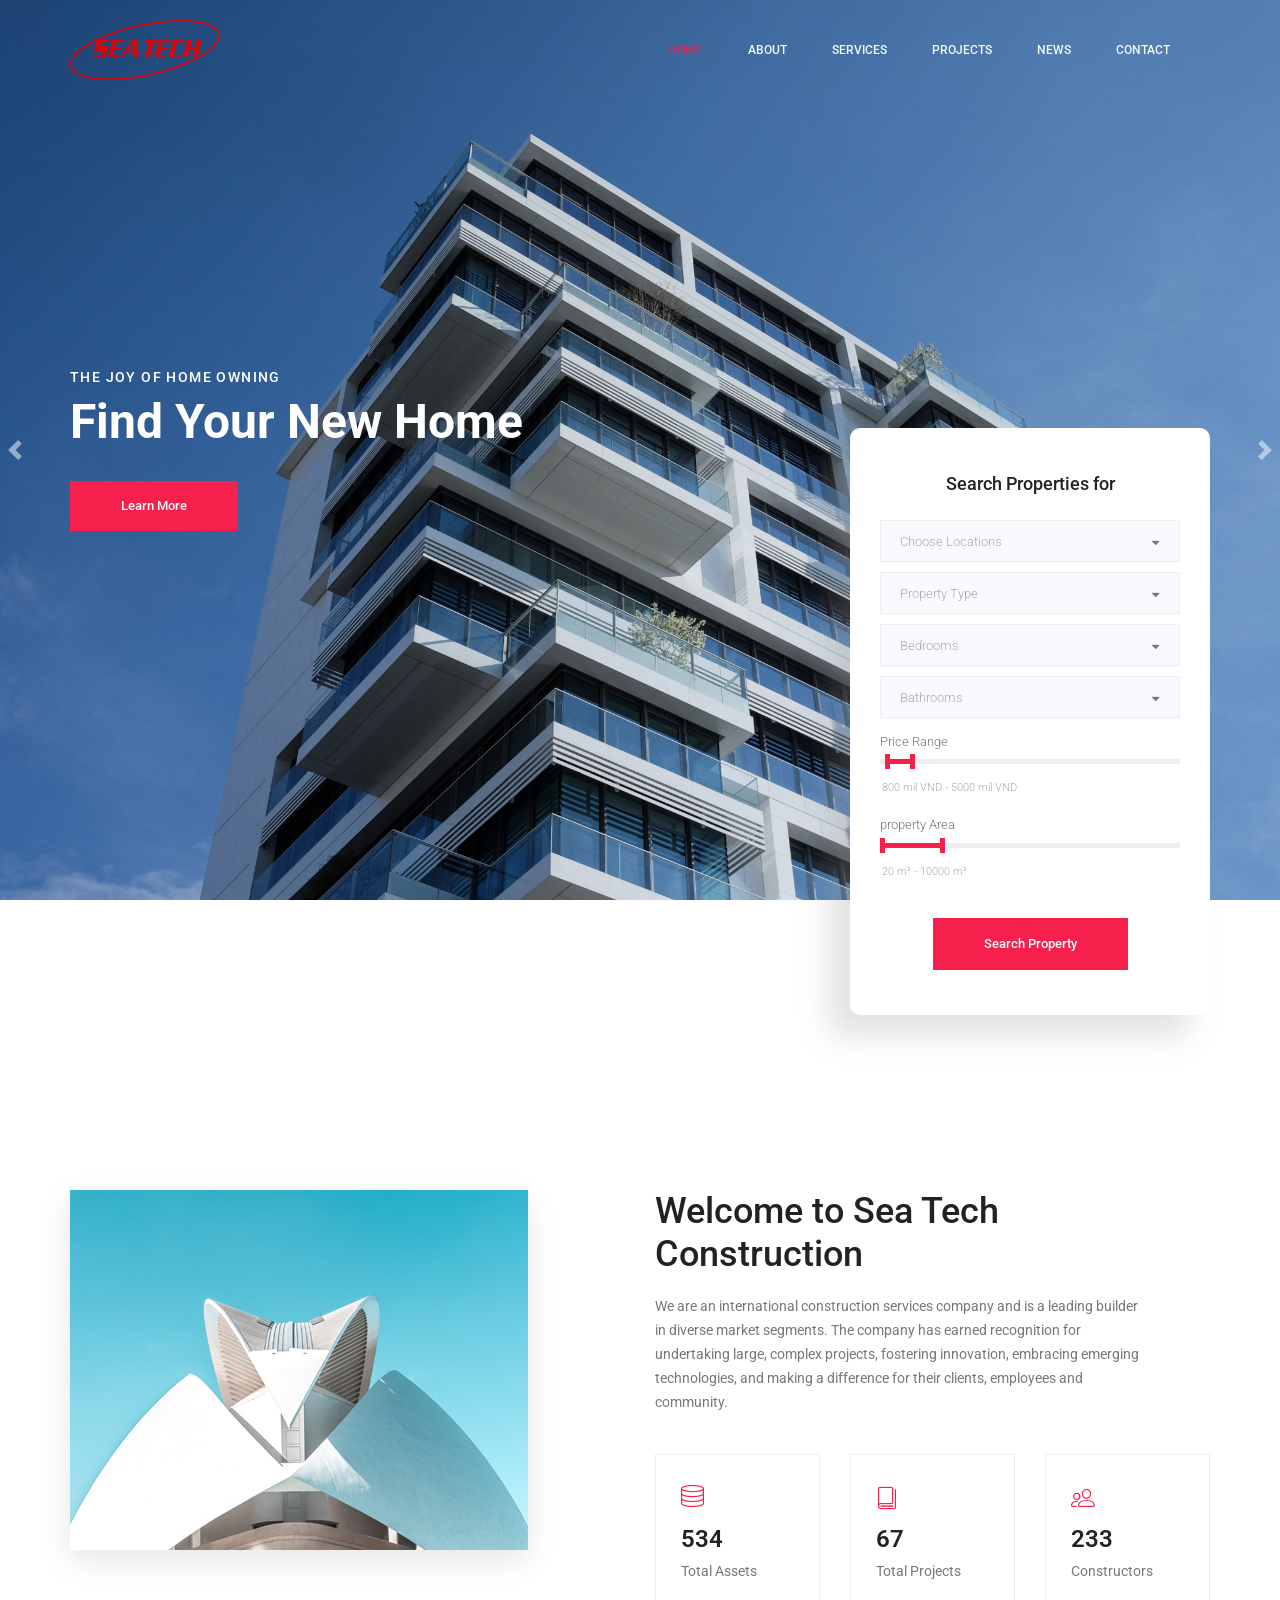
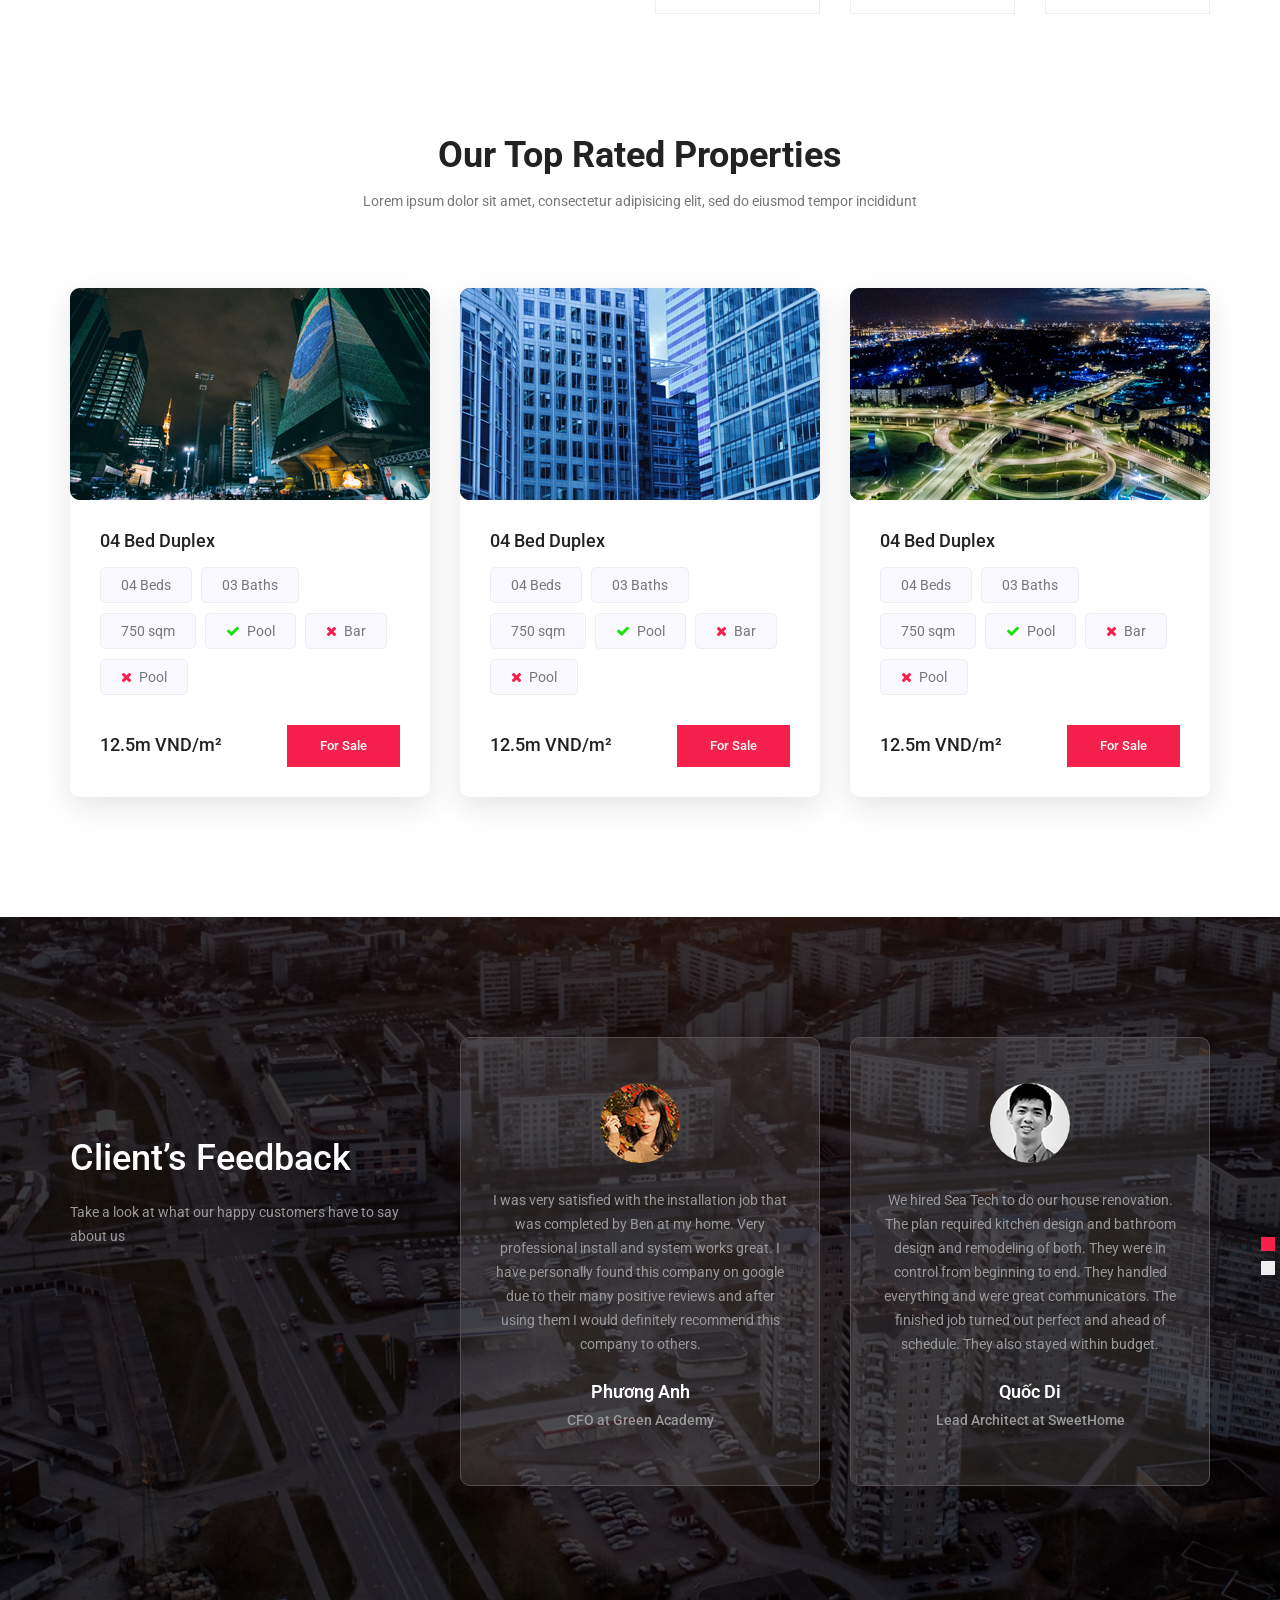
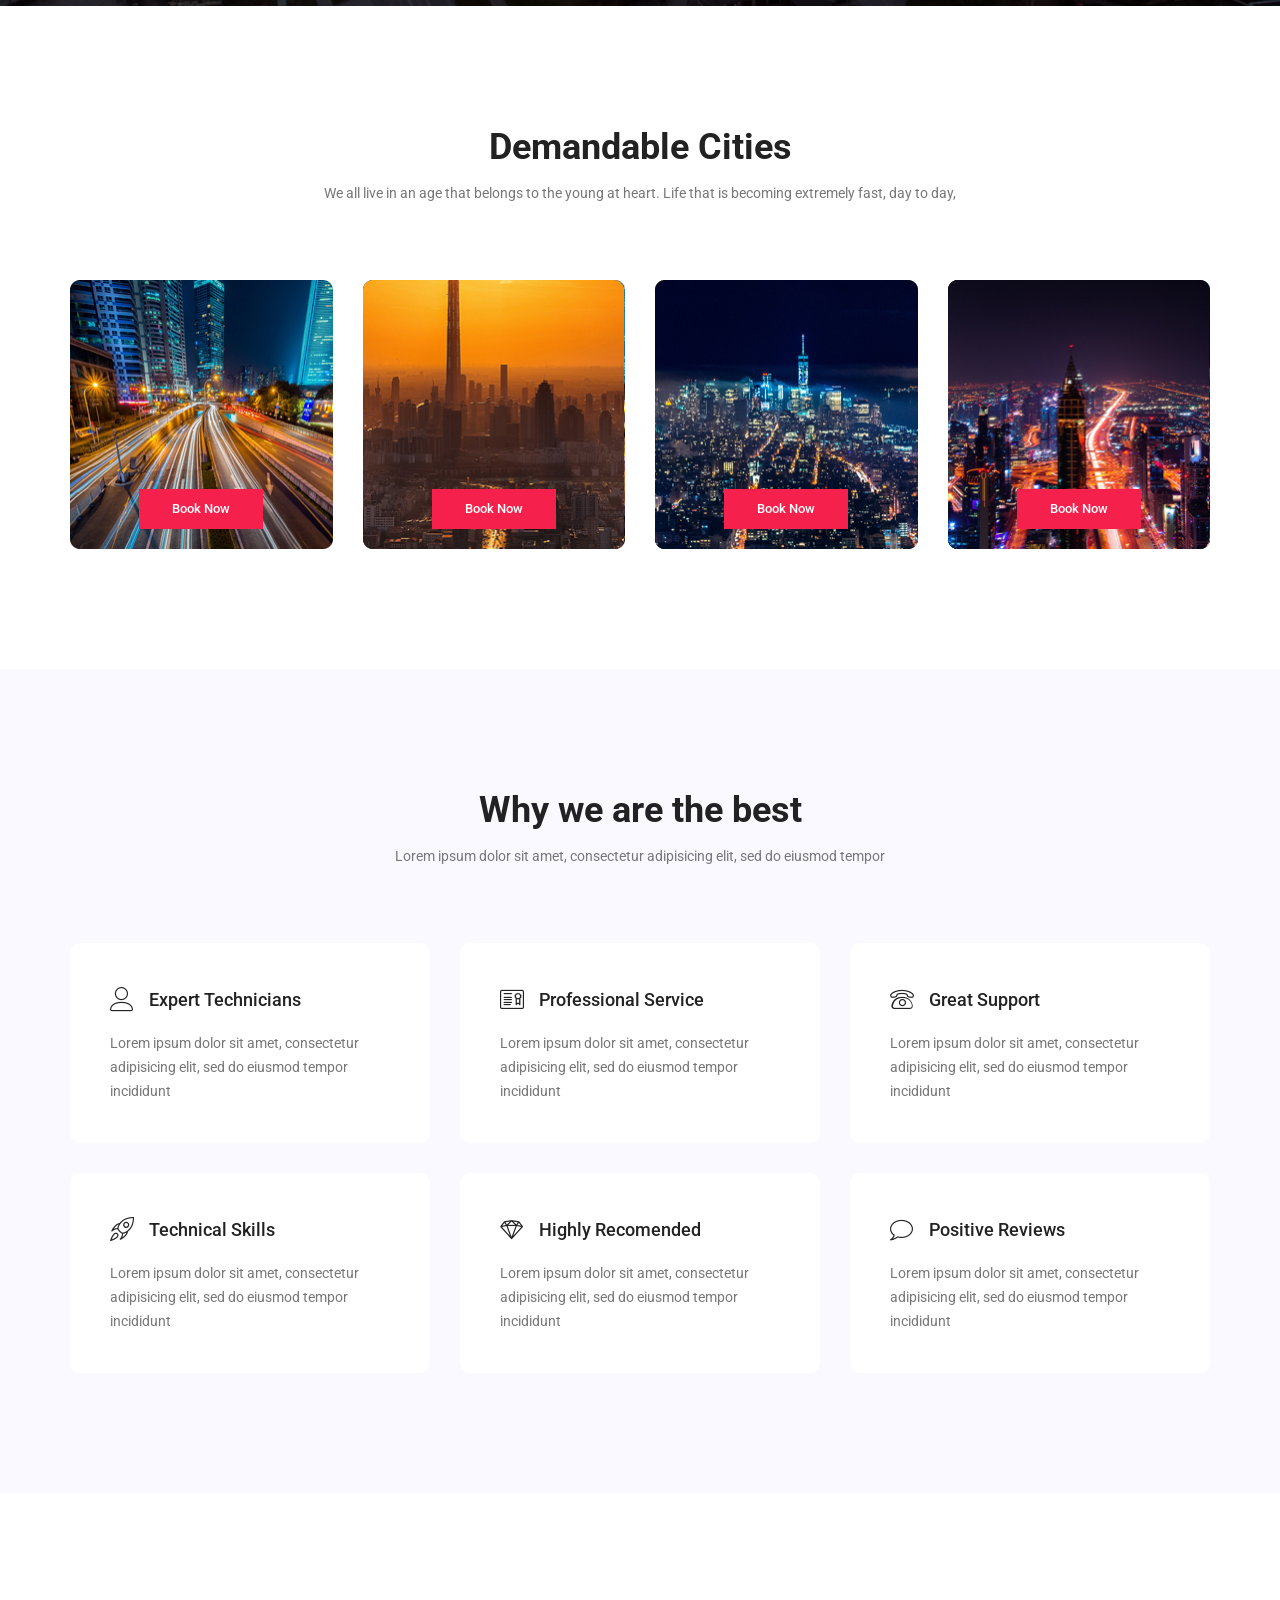
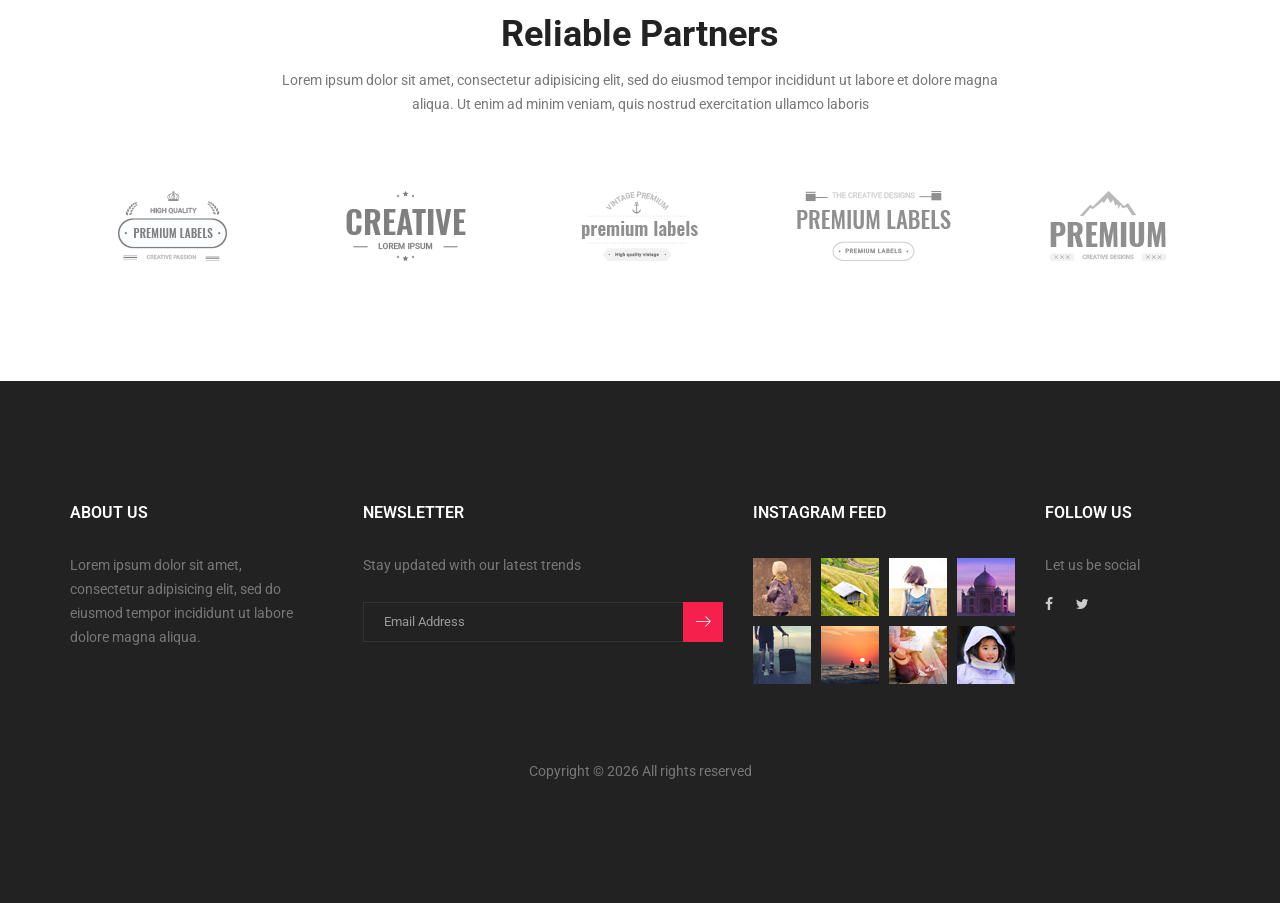
==== public/index.html @ 3224694f "fix slider" ====
<!DOCTYPE html>
<html lang="en">
  <head>
    <!-- Required meta tags -->
    <meta charset="utf-8" />
    <meta
      name="viewport"
      content="width=device-width, initial-scale=1, shrink-to-fit=no"
    />
    <link rel="icon" href="img/myImg/logo-favicon.png" type="image/png" />
    <title>Sea Tech Construction</title>
    <!-- Bootstrap CSS -->
    <link rel="stylesheet" href="css/bootstrap.css" />
    <link rel="stylesheet" href="vendors/linericon/style.css" />
    <link rel="stylesheet" href="css/font-awesome.min.css" />
    <link rel="stylesheet" href="vendors/owl-carousel/owl.carousel.min.css" />
    <link rel="stylesheet" href="vendors/lightbox/simpleLightbox.css" />
    <link rel="stylesheet" href="vendors/nice-select/css/nice-select.css" />
    <link rel="stylesheet" href="vendors/animate-css/animate.css" />
    <link rel="stylesheet" href="vendors/jquery-ui/jquery-ui.css" />
    <!-- main css -->
    <link rel="stylesheet" href="css/style.css" />
    <link rel="stylesheet" href="css/responsive.css" />
  </head>
  <body>
    <!--================Header Menu Area =================-->
    <header class="header_area">
      <div class="main_menu">
        <nav class="navbar fixed-top navbar-expand-lg navbar-light bg-dark">
          <div class="container box_1620">
            <!-- Brand and toggle get grouped for better mobile display -->
            <a class="navbar-brand logo_h" href="index.html"
              ><img
                src="img/myImg/logo.png"
                alt=""
                style="height: 60px; width: auto;"
            /></a>
            <button
              class="navbar-toggler"
              type="button"
              data-toggle="collapse"
              data-target="#navbarSupportedContent"
              aria-controls="navbarSupportedContent"
              aria-expanded="false"
              aria-label="Toggle navigation"
            >
              <span class="icon-bar"></span>
              <span class="icon-bar"></span>
              <span class="icon-bar"></span>
            </button>
            <!-- Collect the nav links, forms, and other content for toggling -->
            <div
              class="collapse navbar-collapse offset"
              id="navbarSupportedContent"
            >
              <ul class="nav navbar-nav menu_nav ml-auto">
                <li class="nav-item active">
                  <a class="nav-link" href="index.html">Home</a>
                </li>
                <li class="nav-item">
                  <a class="nav-link" href="about-us.html">About</a>
                </li>
                <li class="nav-item">
                  <a class="nav-link" href="services.html">Services</a>
                </li>
                <li class="nav-item">
                  <a class="nav-link" href="projects.html">Projects</a>
                </li>
                <!-- <li class="nav-item submenu dropdown">
                  <a
                    href="#"
                    class="nav-link dropdown-toggle"
                    data-toggle="dropdown"
                    role="button"
                    aria-haspopup="true"
                    aria-expanded="false"
                    >Pages</a
                  >
                  <ul class="dropdown-menu">
                    <li class="nav-item">
                      <a class="nav-link" href="elements.html">Elements</a>
                    </li>
                  </ul>
                </li> -->
                <li class="nav-item submenu dropdown">
                  <a
                    href="#"
                    class="nav-link dropdown-toggle"
                    data-toggle="dropdown"
                    role="button"
                    aria-haspopup="true"
                    aria-expanded="false"
                    >News</a
                  >
                  <ul class="dropdown-menu">
                    <li class="nav-item">
                      <a class="nav-link" href="blog.html">Blog</a>
                    </li>
                    <li class="nav-item">
                      <a class="nav-link" href="single-blog.html"
                        >News Details</a
                      >
                    </li>
                  </ul>
                </li>
                <li class="nav-item">
                  <a class="nav-link" href="contact.html">Contact</a>
                </li>
              </ul>
              <ul class="nav navbar-nav navbar-right">
                <li class="nav-item">
                  <a class="search"
                    ><i class="lnr lnr-magnifier" style="display: none;"></i
                  ></a>
                </li>
              </ul>
            </div>
          </div>
        </nav>
      </div>
    </header>
    <!--================Header Menu Area =================-->

    <!--================Home Banner Area =================-->
    <section class="home_banner_area" style="margin-top: 0px; height: 100vh;">
      <!-- slider background -->
      <div
        style="position: absolute; left: 0px; top: 0px; z-index: -1;"
        id="carouselExampleControls"
        class="carousel slide"
        data-ride="carousel"
      >
        <div class="carousel-inner">
          <div class="carousel-item active">
            <img
              class="d-block w-100"
              src="img/myImg/banner-01.jpg"
              alt="First slide"
              style="object-fit: cover; height: 100vh;"
            />
          </div>
          <div class="carousel-item">
            <img
              class="d-block w-100"
              src="img/myImg/banner-02.jpg"
              alt="Second slide"
              style="object-fit: cover; height: 100vh;"
            />
          </div>
          <div class="carousel-item">
            <img
              class="d-block w-100"
              src="img/myImg/banner-03.jpg"
              alt="Third slide"
              style="object-fit: cover; height: 100vh;"
            />
          </div>
          <div class="carousel-item">
            <img
              class="d-block w-100"
              src="img/myImg/banner-04.jpg"
              alt="Third slide"
              style="object-fit: cover; height: 100vh;"
            />
          </div>
          <div class="carousel-item">
            <img
              class="d-block w-100"
              src="img/myImg/banner-05.jpg"
              alt="Third slide"
              style="object-fit: cover; height: 100vh;"
            />
          </div>
        </div>
      </div>
      <!-- end of slider background -->
      <div class="banner_inner d-flex align-items-center">
        <div class="container">
          <div class="banner_content">
            <h5>The joy of home owning</h5>
            <h3>Find Your New Home</h3>
            <a class="main_btn" href="#">Learn More</a>
          </div>
        </div>
        <a
          class="carousel-control-prev"
          href="#carouselExampleControls"
          role="button"
          data-slide="prev"
        >
          <span class="carousel-control-prev-icon" aria-hidden="true"></span>
          <span class="sr-only">Previous</span>
        </a>
        <a
          class="carousel-control-next"
          href="#carouselExampleControls"
          role="button"
          data-slide="next"
        >
          <span class="carousel-control-next-icon" aria-hidden="true"></span>
          <span class="sr-only">Next</span>
        </a>
      </div>
      <div class="container banner-form">
        <div class="advanced_search">
          <h3>Search Properties for</h3>
          <div class="search_select">
            <select class="s_select">
              <option value="1">Choose Locations</option>
              <option value="2">Property Type</option>
              <option value="4">Bedrooms</option>
            </select>
            <select class="s_select">
              <option value="1">Property Type</option>
              <option value="2">Choose Locations</option>
              <option value="4">Bedrooms</option>
            </select>
            <select class="s_select">
              <option value="1">Bedrooms</option>
              <option value="2">Property Type</option>
              <option value="4">Choose Locations</option>
            </select>
            <select class="s_select">
              <option value="1">Bathrooms</option>
              <option value="2">Property Type</option>
              <option value="4">Bedrooms</option>
            </select>
          </div>
          <div class="search_range">
            <div class="range_item">
              <h5>Price Range</h5>
              <div id="slider-range"></div>
              <!-- <span class="d_text">Mil vnd</span> -->
              <input
                type="text"
                id="amount"
                readonly
                style="border: 0;"
                class="amount"
              />
            </div>
            <div class="range_item">
              <h5>property Area</h5>
              <div id="slider-range2"></div>
              <!-- <span class="d_text2">m²</span> -->
              <input
                type="text"
                id="amount2"
                readonly
                style="border: 0;"
                class="amount2"
              />
            </div>
          </div>
          <button type="submit" value="submit" class="btn submit_btn">
            Search Property
          </button>
        </div>
      </div>
    </section>
    <!--================End Home Banner Area =================-->

    <!--================Welcome Area =================-->
    <section class="welcome_area p_120">
      <div class="container">
        <div class="row welcome_inner">
          <div class="col-lg-6">
            <div class="welcome_img">
              <img class="img-fluid" src="img/welcome-1.jpg" alt="" />
            </div>
          </div>
          <div class="col-lg-6">
            <div class="welcome_text">
              <h4>Welcome to Sea Tech Construction</h4>
              <p>
                We are an international construction services company and is a
                leading builder in diverse market segments. The company has
                earned recognition for undertaking large, complex projects,
                fostering innovation, embracing emerging technologies, and
                making a difference for their clients, employees and community.
              </p>
              <div class="row">
                <div class="col-sm-4">
                  <div class="wel_item">
                    <i class="lnr lnr-database"></i>
                    <h4>534</h4>
                    <p>Total Assets</p>
                  </div>
                </div>
                <div class="col-sm-4">
                  <div class="wel_item">
                    <i class="lnr lnr-book"></i>
                    <h4>67</h4>
                    <p>Total Projects</p>
                  </div>
                </div>
                <div class="col-sm-4">
                  <div class="wel_item">
                    <i class="lnr lnr-users"></i>
                    <h4>233</h4>
                    <p>Constructors</p>
                  </div>
                </div>
              </div>
            </div>
          </div>
        </div>
      </div>
    </section>
    <!--================End Welcome Area =================-->

    <!--================Properties Area =================-->
    <section class="properties_area">
      <div class="container">
        <div class="main_title">
          <h2>Our Top Rated Properties</h2>
          <p>
            Lorem ipsum dolor sit amet, consectetur adipisicing elit, sed do
            eiusmod tempor incididunt
          </p>
        </div>
        <div class="row properties_inner">
          <div class="col-lg-4">
            <div class="properties_item">
              <div class="pp_img">
                <img class="img-fluid" src="img/properties/pp-1.jpg" alt="" />
              </div>
              <div class="pp_content">
                <a href="#"><h4>04 Bed Duplex</h4></a>
                <div class="tags">
                  <a href="#">04 Beds</a>
                  <a href="#">03 Baths</a>
                  <a href="#">750 sqm</a>
                  <a href="#"
                    ><i class="fa fa-check" aria-hidden="true"></i>Pool</a
                  >
                  <a href="#"
                    ><i class="fa fa-times" aria-hidden="true"></i>Bar</a
                  >
                  <a href="#"
                    ><i class="fa fa-times" aria-hidden="true"></i>Pool</a
                  >
                </div>
                <div class="pp_footer">
                  <h5>12.5m VND/m²</h5>
                  <a class="main_btn" href="#">For Sale</a>
                </div>
              </div>
            </div>
          </div>
          <div class="col-lg-4">
            <div class="properties_item">
              <div class="pp_img">
                <img class="img-fluid" src="img/properties/pp-2.jpg" alt="" />
              </div>
              <div class="pp_content">
                <a href="#"><h4>04 Bed Duplex</h4></a>
                <div class="tags">
                  <a href="#">04 Beds</a>
                  <a href="#">03 Baths</a>
                  <a href="#">750 sqm</a>
                  <a href="#"
                    ><i class="fa fa-check" aria-hidden="true"></i>Pool</a
                  >
                  <a href="#"
                    ><i class="fa fa-times" aria-hidden="true"></i>Bar</a
                  >
                  <a href="#"
                    ><i class="fa fa-times" aria-hidden="true"></i>Pool</a
                  >
                </div>
                <div class="pp_footer">
                  <h5>12.5m VND/m²</h5>
                  <a class="main_btn" href="#">For Sale</a>
                </div>
              </div>
            </div>
          </div>
          <div class="col-lg-4">
            <div class="properties_item">
              <div class="pp_img">
                <img class="img-fluid" src="img/properties/pp-3.jpg" alt="" />
              </div>
              <div class="pp_content">
                <a href="#"><h4>04 Bed Duplex</h4></a>
                <div class="tags">
                  <a href="#">04 Beds</a>
                  <a href="#">03 Baths</a>
                  <a href="#">750 sqm</a>
                  <a href="#"
                    ><i class="fa fa-check" aria-hidden="true"></i>Pool</a
                  >
                  <a href="#"
                    ><i class="fa fa-times" aria-hidden="true"></i>Bar</a
                  >
                  <a href="#"
                    ><i class="fa fa-times" aria-hidden="true"></i>Pool</a
                  >
                </div>
                <div class="pp_footer">
                  <h5>12.5m VND/m²</h5>
                  <a class="main_btn" href="#">For Sale</a>
                </div>
              </div>
            </div>
          </div>
        </div>
      </div>
    </section>
    <!--================End Properties Area =================-->

    <!--================Testimonials Area =================-->
    <section class="testimonials_area p_120">
      <div class="container">
        <div class="row testimonials_inner">
          <div class="col-lg-4">
            <div class="testi_left_text">
              <h4>Client’s Feedback</h4>
              <p>
                Take a look at what our happy customers have to say about us
              </p>
            </div>
          </div>
          <div class="col-lg-8">
            <div class="testi_slider owl-carousel">
              <div class="item">
                <div class="testi_item">
                  <img
                    src="img/testimonials/testi-1.png"
                    alt=""
                    style="border-radius: 50%;"
                  />
                  <p>
                    I was very satisfied with the installation job that was
                    completed by Ben at my home. Very professional install and
                    system works great. I have personally found this company on
                    google due to their many positive reviews and after using
                    them I would definitely recommend this company to others.
                  </p>
                  <h4>Phương Anh</h4>
                  <h6>CFO at Green Academy</h6>
                </div>
              </div>
              <div class="item">
                <div class="testi_item">
                  <img
                    src="img/testimonials/testi-2.png"
                    alt=""
                    style="border-radius: 50%;"
                  />
                  <p>
                    We hired Sea Tech to do our house renovation. The plan
                    required kitchen design and bathroom design and remodeling
                    of both. They were in control from beginning to end. They
                    handled everything and were great communicators. The
                    finished job turned out perfect and ahead of schedule. They
                    also stayed within budget.
                  </p>
                  <h4>Quốc Di</h4>
                  <h6>Lead Architect at SweetHome</h6>
                </div>
              </div>
              <div class="item">
                <div class="testi_item">
                  <img
                    src="img/testimonials/testi-3.png"
                    alt=""
                    style="border-radius: 50%;"
                  />
                  <p>
                    After Checking many references for a contractor that
                    understood European Style, we went with Sea Tech
                    Construction. We are so glad we did. Our apartment came out
                    so well. Thanks for a great job well done.
                  </p>
                  <h4>Vanny Lương</h4>
                  <h6>COO at High Caliber</h6>
                </div>
              </div>
              <div class="item">
                <div class="testi_item">
                  <img
                    src="img/testimonials/testi-4.png"
                    alt=""
                    style="border-radius: 50%;"
                  />
                  <p>
                    It won’t be a bigger problem to find one video game lover in
                    your neighbor. Since the introduction of Virtual Game, it
                    has been achieving great heights so far as its
                  </p>
                  <h4>Cordelia Barton</h4>
                  <h6>Oversea Manager</h6>
                </div>
              </div>
            </div>
          </div>
        </div>
      </div>
    </section>
    <!--================End Testimonials Area =================-->

    <!--================Cities Area =================-->
    <section class="cities_area p_120">
      <div class="container">
        <div class="main_title">
          <h2>Demandable Cities</h2>
          <p>
            We all live in an age that belongs to the young at heart. Life that
            is becoming extremely fast, day to day,
          </p>
        </div>
        <div class="row cities_inner">
          <div class="col-lg-3 col-md-6">
            <div class="cities_item">
              <img class="img-fluid" src="img/cities/cities-1.jpg" alt="" />
              <a class="main_btn2" href="#">Book Now</a>
            </div>
          </div>
          <div class="col-lg-3 col-md-6">
            <div class="cities_item">
              <img class="img-fluid" src="img/cities/cities-2.jpg" alt="" />
              <a class="main_btn2" href="#">Book Now</a>
            </div>
          </div>
          <div class="col-lg-3 col-md-6">
            <div class="cities_item">
              <img class="img-fluid" src="img/cities/cities-3.jpg" alt="" />
              <a class="main_btn2" href="#">Book Now</a>
            </div>
          </div>
          <div class="col-lg-3 col-md-6">
            <div class="cities_item">
              <img class="img-fluid" src="img/cities/cities-4.jpg" alt="" />
              <a class="main_btn2" href="#">Book Now</a>
            </div>
          </div>
        </div>
      </div>
    </section>
    <!--================End Cities Area =================-->

    <!--================Feature Area =================-->
    <section class="feature_area p_120">
      <div class="container">
        <div class="main_title">
          <h2>Why we are the best</h2>
          <p>
            Lorem ipsum dolor sit amet, consectetur adipisicing elit, sed do
            eiusmod tempor
          </p>
        </div>
        <div class="row feature_inner">
          <div class="col-lg-4 col-md-6">
            <div class="feature_item">
              <h4><i class="lnr lnr-user"></i>Expert Technicians</h4>
              <p>
                Lorem ipsum dolor sit amet, consectetur adipisicing elit, sed do
                eiusmod tempor incididunt
              </p>
            </div>
          </div>
          <div class="col-lg-4 col-md-6">
            <div class="feature_item">
              <h4><i class="lnr lnr-license"></i>Professional Service</h4>
              <p>
                Lorem ipsum dolor sit amet, consectetur adipisicing elit, sed do
                eiusmod tempor incididunt
              </p>
            </div>
          </div>
          <div class="col-lg-4 col-md-6">
            <div class="feature_item">
              <h4><i class="lnr lnr-phone"></i>Great Support</h4>
              <p>
                Lorem ipsum dolor sit amet, consectetur adipisicing elit, sed do
                eiusmod tempor incididunt
              </p>
            </div>
          </div>
          <div class="col-lg-4 col-md-6">
            <div class="feature_item">
              <h4><i class="lnr lnr-rocket"></i>Technical Skills</h4>
              <p>
                Lorem ipsum dolor sit amet, consectetur adipisicing elit, sed do
                eiusmod tempor incididunt
              </p>
            </div>
          </div>
          <div class="col-lg-4 col-md-6">
            <div class="feature_item">
              <h4><i class="lnr lnr-diamond"></i>Highly Recomended</h4>
              <p>
                Lorem ipsum dolor sit amet, consectetur adipisicing elit, sed do
                eiusmod tempor incididunt
              </p>
            </div>
          </div>
          <div class="col-lg-4 col-md-6">
            <div class="feature_item">
              <h4><i class="lnr lnr-bubble"></i>Positive Reviews</h4>
              <p>
                Lorem ipsum dolor sit amet, consectetur adipisicing elit, sed do
                eiusmod tempor incididunt
              </p>
            </div>
          </div>
        </div>
      </div>
    </section>
    <!--================End Feature Area =================-->

    <!--================Clients Logo Area =================-->
    <section class="clients_logo_area p_120">
      <div class="container">
        <div class="main_title">
          <h2>Reliable Partners</h2>
          <p>
            Lorem ipsum dolor sit amet, consectetur adipisicing elit, sed do
            eiusmod tempor incididunt ut labore et dolore magna aliqua. Ut enim
            ad minim veniam, quis nostrud exercitation ullamco laboris
          </p>
        </div>
        <div class="clients_slider owl-carousel">
          <div class="item">
            <img src="img/clients-logo/c-logo-1.png" alt="" />
          </div>
          <div class="item">
            <img src="img/clients-logo/c-logo-2.png" alt="" />
          </div>
          <div class="item">
            <img src="img/clients-logo/c-logo-3.png" alt="" />
          </div>
          <div class="item">
            <img src="img/clients-logo/c-logo-4.png" alt="" />
          </div>
          <div class="item">
            <img src="img/clients-logo/c-logo-5.png" alt="" />
          </div>
        </div>
      </div>
    </section>
    <!--================End Clients Logo Area =================-->

    <!--================ start footer Area  =================-->
    <footer class="footer-area p_120">
      <div class="container">
        <div class="row">
          <div class="col-lg-3 col-md-6 col-sm-6">
            <div class="single-footer-widget">
              <h6 class="footer_title">About Us</h6>
              <p>
                Lorem ipsum dolor sit amet, consectetur adipisicing elit, sed do
                eiusmod tempor incididunt ut labore dolore magna aliqua.
              </p>
            </div>
          </div>
          <div class="col-lg-4 col-md-6 col-sm-6">
            <div class="single-footer-widget">
              <h6 class="footer_title">Newsletter</h6>
              <p>Stay updated with our latest trends</p>
              <div id="mc_embed_signup">
                <form
                  target="_blank"
                  action="https://spondonit.us12.list-manage.com/subscribe/post?u=1462626880ade1ac87bd9c93a&amp;id=92a4423d01"
                  method="get"
                  class="subscribe_form relative"
                >
                  <div class="input-group d-flex flex-row">
                    <input
                      name="EMAIL"
                      placeholder="Email Address"
                      onfocus="this.placeholder = ''"
                      onblur="this.placeholder = 'Email Address '"
                      required=""
                      type="email"
                    />
                    <button class="btn sub-btn">
                      <span class="lnr lnr-arrow-right"></span>
                    </button>
                  </div>
                  <div class="mt-10 info"></div>
                </form>
              </div>
            </div>
          </div>
          <div class="col-lg-3 col-md-6 col-sm-6">
            <div class="single-footer-widget instafeed">
              <h6 class="footer_title">Instagram Feed</h6>
              <ul class="list instafeed d-flex flex-wrap">
                <li><img src="img/instagram/Image-01.jpg" alt="" /></li>
                <li><img src="img/instagram/Image-02.jpg" alt="" /></li>
                <li><img src="img/instagram/Image-03.jpg" alt="" /></li>
                <li><img src="img/instagram/Image-04.jpg" alt="" /></li>
                <li><img src="img/instagram/Image-05.jpg" alt="" /></li>
                <li><img src="img/instagram/Image-06.jpg" alt="" /></li>
                <li><img src="img/instagram/Image-07.jpg" alt="" /></li>
                <li><img src="img/instagram/Image-08.jpg" alt="" /></li>
              </ul>
            </div>
          </div>
          <div class="col-lg-2 col-md-6 col-sm-6">
            <div class="single-footer-widget f_social_wd">
              <h6 class="footer_title">Follow Us</h6>
              <p>Let us be social</p>
              <div class="f_social">
                <a href="#"><i class="fa fa-facebook"></i></a>
                <a href="#"><i class="fa fa-twitter"></i></a>
              </div>
            </div>
          </div>
        </div>
        <div
          class="row footer-bottom d-flex justify-content-between align-items-center"
        >
          <p class="col-lg-12 footer-text text-center">
            Copyright &copy;
            <script>
              document.write(new Date().getFullYear());
            </script>
            All rights reserved
          </p>
        </div>
      </div>
    </footer>
    <!--================ End footer Area  =================-->

    <!-- Optional JavaScript -->
    <!-- jQuery first, then Popper.js, then Bootstrap JS -->
    <script src="js/jquery-3.2.1.min.js"></script>
    <script src="js/popper.js"></script>
    <script src="js/bootstrap.min.js"></script>
    <script src="js/stellar.js"></script>
    <script src="vendors/lightbox/simpleLightbox.min.js"></script>
    <script src="vendors/nice-select/js/jquery.nice-select.min.js"></script>
    <script src="vendors/isotope/imagesloaded.pkgd.min.js"></script>
    <script src="vendors/isotope/isotope-min.js"></script>
    <script src="vendors/owl-carousel/owl.carousel.min.js"></script>
    <script src="vendors/jquery-ui/jquery-ui.js"></script>
    <script src="js/jquery.ajaxchimp.min.js"></script>
    <script src="js/mail-script.js"></script>
    <script src="js/theme.js"></script>
  </body>
</html>
---- public/vendors/linericon/style.css ----
@font-face {
	font-family: 'Linearicons-Free';
	src:url('fonts/Linearicons-Free.eot?w118d');
	src:url('fonts/Linearicons-Free.eot?#iefixw118d') format('embedded-opentype'),
		url('fonts/Linearicons-Free.woff2?w118d') format('woff2'),
		url('fonts/Linearicons-Free.woff?w118d') format('woff'),
		url('fonts/Linearicons-Free.ttf?w118d') format('truetype'),
		url('fonts/Linearicons-Free.svg?w118d#Linearicons-Free') format('svg');
	font-weight: normal;
	font-style: normal;
}

.lnr {
	font-family: 'Linearicons-Free';
	speak: none;
	font-style: normal;
	font-weight: normal;
	font-variant: normal;
	text-transform: none;
	line-height: 1;

	/* Better Font Rendering =========== */
	-webkit-font-smoothing: antialiased;
	-moz-osx-font-smoothing: grayscale;
}

.lnr-home:before {
	content: "\e800";
}
.lnr-apartment:before {
	content: "\e801";
}
.lnr-pencil:before {
	content: "\e802";
}
.lnr-magic-wand:before {
	content: "\e803";
}
.lnr-drop:before {
	content: "\e804";
}
.lnr-lighter:before {
	content: "\e805";
}
.lnr-poop:before {
	content: "\e806";
}
.lnr-sun:before {
	content: "\e807";
}
.lnr-moon:before {
	content: "\e808";
}
.lnr-cloud:before {
	content: "\e809";
}
.lnr-cloud-upload:before {
	content: "\e80a";
}
.lnr-cloud-download:before {
	content: "\e80b";
}
.lnr-cloud-sync:before {
	content: "\e80c";
}
.lnr-cloud-check:before {
	content: "\e80d";
}
.lnr-database:before {
	content: "\e80e";
}
.lnr-lock:before {
	content: "\e80f";
}
.lnr-cog:before {
	content: "\e810";
}
.lnr-trash:before {
	content: "\e811";
}
.lnr-dice:before {
	content: "\e812";
}
.lnr-heart:before {
	content: "\e813";
}
.lnr-star:before {
	content: "\e814";
}
.lnr-star-half:before {
	content: "\e815";
}
.lnr-star-empty:before {
	content: "\e816";
}
.lnr-flag:before {
	content: "\e817";
}
.lnr-envelope:before {
	content: "\e818";
}
.lnr-paperclip:before {
	content: "\e819";
}
.lnr-inbox:before {
	content: "\e81a";
}
.lnr-eye:before {
	content: "\e81b";
}
.lnr-printer:before {
	content: "\e81c";
}
.lnr-file-empty:before {
	content: "\e81d";
}
.lnr-file-add:before {
	content: "\e81e";
}
.lnr-enter:before {
	content: "\e81f";
}
.lnr-exit:before {
	content: "\e820";
}
.lnr-graduation-hat:before {
	content: "\e821";
}
.lnr-license:before {
	content: "\e822";
}
.lnr-music-note:before {
	content: "\e823";
}
.lnr-film-play:before {
	content: "\e824";
}
.lnr-camera-video:before {
	content: "\e825";
}
.lnr-camera:before {
	content: "\e826";
}
.lnr-picture:before {
	content: "\e827";
}
.lnr-book:before {
	content: "\e828";
}
.lnr-bookmark:before {
	content: "\e829";
}
.lnr-user:before {
	content: "\e82a";
}
.lnr-users:before {
	content: "\e82b";
}
.lnr-shirt:before {
	content: "\e82c";
}
.lnr-store:before {
	content: "\e82d";
}
.lnr-cart:before {
	content: "\e82e";
}
.lnr-tag:before {
	content: "\e82f";
}
.lnr-phone-handset:before {
	content: "\e830";
}
.lnr-phone:before {
	content: "\e831";
}
.lnr-pushpin:before {
	content: "\e832";
}
.lnr-map-marker:before {
	content: "\e833";
}
.lnr-map:before {
	content: "\e834";
}
.lnr-location:before {
	content: "\e835";
}
.lnr-calendar-full:before {
	content: "\e836";
}
.lnr-keyboard:before {
	content: "\e837";
}
.lnr-spell-check:before {
	content: "\e838";
}
.lnr-screen:before {
	content: "\e839";
}
.lnr-smartphone:before {
	content: "\e83a";
}
.lnr-tablet:before {
	content: "\e83b";
}
.lnr-laptop:before {
	content: "\e83c";
}
.lnr-laptop-phone:before {
	content: "\e83d";
}
.lnr-power-switch:before {
	content: "\e83e";
}
.lnr-bubble:before {
	content: "\e83f";
}
.lnr-heart-pulse:before {
	content: "\e840";
}
.lnr-construction:before {
	content: "\e841";
}
.lnr-pie-chart:before {
	content: "\e842";
}
.lnr-chart-bars:before {
	content: "\e843";
}
.lnr-gift:before {
	content: "\e844";
}
.lnr-diamond:before {
	content: "\e845";
}
.lnr-linearicons:before {
	content: "\e846";
}
.lnr-dinner:before {
	content: "\e847";
}
.lnr-coffee-cup:before {
	content: "\e848";
}
.lnr-leaf:before {
	content: "\e849";
}
.lnr-paw:before {
	content: "\e84a";
}
.lnr-rocket:before {
	content: "\e84b";
}
.lnr-briefcase:before {
	content: "\e84c";
}
.lnr-bus:before {
	content: "\e84d";
}
.lnr-car:before {
	content: "\e84e";
}
.lnr-train:before {
	content: "\e84f";
}
.lnr-bicycle:before {
	content: "\e850";
}
.lnr-wheelchair:before {
	content: "\e851";
}
.lnr-select:before {
	content: "\e852";
}
.lnr-earth:before {
	content: "\e853";
}
.lnr-smile:before {
	content: "\e854";
}
.lnr-sad:before {
	content: "\e855";
}
.lnr-neutral:before {
	content: "\e856";
}
.lnr-mustache:before {
	content: "\e857";
}
.lnr-alarm:before {
	content: "\e858";
}
.lnr-bullhorn:before {
	content: "\e859";
}
.lnr-volume-high:before {
	content: "\e85a";
}
.lnr-volume-medium:before {
	content: "\e85b";
}
.lnr-volume-low:before {
	content: "\e85c";
}
.lnr-volume:before {
	content: "\e85d";
}
.lnr-mic:before {
	content: "\e85e";
}
.lnr-hourglass:before {
	content: "\e85f";
}
.lnr-undo:before {
	content: "\e860";
}
.lnr-redo:before {
	content: "\e861";
}
.lnr-sync:before {
	content: "\e862";
}
.lnr-history:before {
	content: "\e863";
}
.lnr-clock:before {
	content: "\e864";
}
.lnr-download:before {
	content: "\e865";
}
.lnr-upload:before {
	content: "\e866";
}
.lnr-enter-down:before {
	content: "\e867";
}
.lnr-exit-up:before {
	content: "\e868";
}
.lnr-bug:before {
	content: "\e869";
}
.lnr-code:before {
	content: "\e86a";
}
.lnr-link:before {
	content: "\e86b";
}
.lnr-unlink:before {
	content: "\e86c";
}
.lnr-thumbs-up:before {
	content: "\e86d";
}
.lnr-thumbs-down:before {
	content: "\e86e";
}
.lnr-magnifier:before {
	content: "\e86f";
}
.lnr-cross:before {
	content: "\e870";
}
.lnr-menu:before {
	content: "\e871";
}
.lnr-list:before {
	content: "\e872";
}
.lnr-chevron-up:before {
	content: "\e873";
}
.lnr-chevron-down:before {
	content: "\e874";
}
.lnr-chevron-left:before {
	content: "\e875";
}
.lnr-chevron-right:before {
	content: "\e876";
}
.lnr-arrow-up:before {
	content: "\e877";
}
.lnr-arrow-down:before {
	content: "\e878";
}
.lnr-arrow-left:before {
	content: "\e879";
}
.lnr-arrow-right:before {
	content: "\e87a";
}
.lnr-move:before {
	content: "\e87b";
}
.lnr-warning:before {
	content: "\e87c";
}
.lnr-question-circle:before {
	content: "\e87d";
}
.lnr-menu-circle:before {
	content: "\e87e";
}
.lnr-checkmark-circle:before {
	content: "\e87f";
}
.lnr-cross-circle:before {
	content: "\e880";
}
.lnr-plus-circle:before {
	content: "\e881";
}
.lnr-circle-minus:before {
	content: "\e882";
}
.lnr-arrow-up-circle:before {
	content: "\e883";
}
.lnr-arrow-down-circle:before {
	content: "\e884";
}
.lnr-arrow-left-circle:before {
	content: "\e885";
}
.lnr-arrow-right-circle:before {
	content: "\e886";
}
.lnr-chevron-up-circle:before {
	content: "\e887";
}
.lnr-chevron-down-circle:before {
	content: "\e888";
}
.lnr-chevron-left-circle:before {
	content: "\e889";
}
.lnr-chevron-right-circle:before {
	content: "\e88a";
}
.lnr-crop:before {
	content: "\e88b";
}
.lnr-frame-expand:before {
	content: "\e88c";
}
.lnr-frame-contract:before {
	content: "\e88d";
}
.lnr-layers:before {
	content: "\e88e";
}
.lnr-funnel:before {
	content: "\e88f";
}
.lnr-text-format:before {
	content: "\e890";
}
.lnr-text-format-remove:before {
	content: "\e891";
}
.lnr-text-size:before {
	content: "\e892";
}
.lnr-bold:before {
	content: "\e893";
}
.lnr-italic:before {
	content: "\e894";
}
.lnr-underline:before {
	content: "\e895";
}
.lnr-strikethrough:before {
	content: "\e896";
}
.lnr-highlight:before {
	content: "\e897";
}
.lnr-text-align-left:before {
	content: "\e898";
}
.lnr-text-align-center:before {
	content: "\e899";
}
.lnr-text-align-right:before {
	content: "\e89a";
}
.lnr-text-align-justify:before {
	content: "\e89b";
}
.lnr-line-spacing:before {
	content: "\e89c";
}
.lnr-indent-increase:before {
	content: "\e89d";
}
.lnr-indent-decrease:before {
	content: "\e89e";
}
.lnr-pilcrow:before {
	content: "\e89f";
}
.lnr-direction-ltr:before {
	content: "\e8a0";
}
.lnr-direction-rtl:before {
	content: "\e8a1";
}
.lnr-page-break:before {
	content: "\e8a2";
}
.lnr-sort-alpha-asc:before {
	content: "\e8a3";
}
.lnr-sort-amount-asc:before {
	content: "\e8a4";
}
.lnr-hand:before {
	content: "\e8a5";
}
.lnr-pointer-up:before {
	content: "\e8a6";
}
.lnr-pointer-right:before {
	content: "\e8a7";
}
.lnr-pointer-down:before {
	content: "\e8a8";
}
.lnr-pointer-left:before {
	content: "\e8a9";
}
---- public/vendors/lightbox/simpleLightbox.css ----
.slbOverlay, .slbWrapOuter, .slbWrap {
  position: fixed;
  top: 0;
  right: 0;
  bottom: 0;
  left: 0;
}

.slbOverlay {
  overflow: hidden;
  z-index: 2000;
  background-color: #000;
  opacity: 0.7;
  filter: alpha(opacity=70);
  -webkit-animation: slbOverlay 0.5s;
  -moz-animation: slbOverlay 0.5s;
  animation: slbOverlay 0.5s;
}

.slbWrapOuter {
  overflow-x: hidden;
  overflow-y: auto;
  z-index: 2010;
}

.slbWrap {
  position: absolute;
  text-align: center;
}

.slbWrap:before {
  content: "";
  display: inline-block;
  height: 100%;
  vertical-align: middle;
}

.slbContentOuter {
  display: inline-block;
  vertical-align: middle;
  margin: 0px auto;
  padding: 0 1em;
  box-sizing: border-box;
  z-index: 2020;
  text-align: left;
  max-width: 100%;
}

.slbContentEl .slbContentOuter {
  padding: 5em 1em;
}

.slbContent {
  position: relative;
}

.slbContentEl .slbContent {
  -webkit-animation: slbEnter 0.3s;
  -moz-animation: slbEnter 0.3s;
  animation: slbEnter 0.3s;
  background-color: #fff;
  box-shadow: 0 0.2em 1em rgba(0, 0, 0, 0.4);
}

.slbImageWrap {
  -webkit-animation: slbEnter 0.3s;
  -moz-animation: slbEnter 0.3s;
  animation: slbEnter 0.3s;
  position: relative;
}

.slbImageWrap:after {
  content: "";
  position: absolute;
  left: 0;
  right: 0;
  top: 5em;
  bottom: 5em;
  display: block;
  z-index: -1;
  box-shadow: 0 0.2em 1em rgba(0, 0, 0, 0.6);
  background-color: #FFF;
}

.slbImage {
  width: auto;
  max-width: 100%;
  height: auto;
  display: block;
  line-height: 0;
  box-sizing: border-box;
  padding: 5em 0;
  margin: 0 auto;
}

.slbCaption {
  display: inline-block;
  max-width: 100%;
  overflow: hidden;
  text-overflow: ellipsis;
  white-space: nowrap;
  word-wrap: normal;
  font-size: 1.4em;
  position: absolute;
  left: 0;
  right: 0;
  bottom: 0;
  padding: 0.71429em 0;
  color: #fff;
  color: rgba(255, 255, 255, 0.7);
  text-align: center;
}

.slbCloseBtn, .slbArrow {
  margin: 0;
  padding: 0;
  border: 0;
  cursor: pointer;
  background: none;
}

.slbCloseBtn::-moz-focus-inner, .slbArrow::-moz-focus-inner {
  padding: 0;
  border: 0;
}

.slbCloseBtn:hover, .slbArrow:hover {
  opacity: 0.5;
}

.slbCloseBtn:active, .slbArrow:active {
  opacity: 0.8;
}

.slbCloseBtn {
  -webkit-animation: slbEnter 0.3s;
  -moz-animation: slbEnter 0.3s;
  animation: slbEnter 0.3s;
  font-size: 3em;
  width: 1.66667em;
  height: 1.66667em;
  line-height: 1.66667em;
  position: absolute;
  right: -0.33333em;
  top: 0;
  color: #fff;
  color: rgba(255, 255, 255, 0.7);
  text-align: center;
    outline: none;
    box-shadow: none;
}

.slbLoading .slbCloseBtn {
  display: none;
}

.slbLoadingText {
  font-size: 1.4em;
  color: #fff;
  color: rgba(255, 255, 255, 0.9);
}

.slbArrows {
  position: fixed;
  top: 50%;
  left: 0;
  right: 0;
}

.slbLoading .slbArrows {
  display: none;
}

.slbArrow {
  position: absolute;
  top: 50%;
  margin-top: -5em;
  width: 5em;
  height: 10em;
  opacity: 0.7;
  text-indent: -999em;
  overflow: hidden;
    outline: none;
    box-shadow: none;
}

.slbArrow:before {
  content: "";
  position: absolute;
  top: 50%;
  left: 50%;
  margin: -0.8em 0 0 -0.8em;
  border: 0.8em solid transparent;
}

.slbArrow.next {
  right: 0;
}

.slbArrow.next:before {
  border-left-color: #fff;
}

.slbArrow.prev {
  left: 0;
}

.slbArrow.prev:before {
  border-right-color: #fff;
}

.slbIframeCont {
  width: 80em;
  height: 0;
  overflow: hidden;
  padding-top: 56.25%;
  margin: 5em 0;
}

.slbIframe {
  position: absolute;
  top: 0;
  left: 0;
  width: 100%;
  height: 100%;
  box-shadow: 0 0.2em 1em rgba(0, 0, 0, 0.6);
  background: #000;
}

@-webkit-keyframes slbOverlay {
  from {
    opacity: 0;
  }
  to {
    opacity: 0.7;
  }
}

@-moz-keyframes slbOverlay {
  from {
    opacity: 0;
  }
  to {
    opacity: 0.7;
  }
}

@keyframes slbOverlay {
  from {
    opacity: 0;
  }
  to {
    opacity: 0.7;
  }
}

@-webkit-keyframes slbEnter {
  from {
    opacity: 0;
    -webkit-transform: translate3d(0, -1em, 0);
  }
  to {
    opacity: 1;
    -webkit-transform: translate3d(0, 0, 0);
  }
}

@-moz-keyframes slbEnter {
  from {
    opacity: 0;
    -moz-transform: translate3d(0, -1em, 0);
  }
  to {
    opacity: 1;
    -moz-transform: translate3d(0, 0, 0);
  }
}

@keyframes slbEnter {
  from {
    opacity: 0;
    -webkit-transform: translate3d(0, -1em, 0);
    -moz-transform: translate3d(0, -1em, 0);
    -ms-transform: translate3d(0, -1em, 0);
    -o-transform: translate3d(0, -1em, 0);
    transform: translate3d(0, -1em, 0);
  }
  to {
    opacity: 1;
    -webkit-transform: translate3d(0, 0, 0);
    -moz-transform: translate3d(0, 0, 0);
    -ms-transform: translate3d(0, 0, 0);
    -o-transform: translate3d(0, 0, 0);
    transform: translate3d(0, 0, 0);
  }
}
---- public/css/style.css ----
/*----------------------------------------------------
@File: Default Styles
@Author: Rocky Ahmed
@URL: http://wethemez.com
Author E-mail: rockybd1995@gmail.com

This file contains the styling for the actual theme, this
is the file you need to edit to change the look of the
theme.
---------------------------------------------------- */
/*=====================================================================
@Template Name: Honey Wedding 
@Author: Rocky Ahmed
@Developed By: Rocky Ahmed
@Developer URL: http://rocky.wethemez.com
Author E-mail: rockybd1995@gmail.com

@Default Styles

Table of Content:
01/ Variables
02/ predefin
03/ header
04/ button
05/ banner
06/ breadcrumb
07/ about
08/ team
09/ project 
10/ price 
11/ team 
12/ blog 
13/ video  
14/ features  
15/ career  
16/ contact 
17/ footer

=====================================================================*/
/*----------------------------------------------------*/
/*font Variables*/
/*Color Variables*/
/*=================== fonts ====================*/
@import url('https://fonts.googleapis.com/css?family=Roboto:300,400,500,700,900');
/*---------------------------------------------------- */
/*----------------------------------------------------*/
.list {
  list-style: none;
  margin: 0px;
  padding: 0px;
}

a {
  text-decoration: none;
  -webkit-transition: all 0.3s ease-in-out;
  -o-transition: all 0.3s ease-in-out;
  transition: all 0.3s ease-in-out;
}

a:hover,
a:focus {
  text-decoration: none;
  outline: none;
}

.row.m0 {
  margin: 0px;
}

body {
  line-height: 24px;
  font-size: 14px;
  font-family: 'Roboto', sans-serif;
  font-weight: normal;
  color: #777777;
}

h1,
h2,
h3,
h4,
h5,
h6 {
  font-family: 'Roboto', sans-serif;
  font-weight: 500;
}

button:focus {
  outline: none;
  -webkit-box-shadow: none;
  box-shadow: none;
}

.p_120 {
  padding-top: 120px;
  padding-bottom: 120px;
}

.pad_top {
  padding-top: 120px;
}

.mt-25 {
  margin-top: 25px;
}

@media (min-width: 1200px) {
  .container {
    max-width: 1170px;
  }
}

@media (min-width: 1620px) {
  .box_1620 {
    max-width: 1650px;
    margin: auto;
  }
}

/* Main Title Area css
============================================================================================ */
.main_title {
  text-align: center;
  max-width: 720px;
  margin: 0px auto 75px;
}

.main_title h2 {
  font-weight: bold;
  font-family: 'Roboto', sans-serif;
  font-size: 36px;
  color: #222222;
  margin-bottom: 12px;
}

.main_title p {
  font-size: 14px;
  font-family: 'Roboto', sans-serif;
  font-weight: normal;
  line-height: 24px;
  color: #777777;
  margin-bottom: 0px;
}

/* End Main Title Area css
============================================================================================ */
/*---------------------------------------------------- */
/*----------------------------------------------------*/
.header_area {
  position: absolute;
  width: 100%;
  top: 0;
  left: 0;
  z-index: 99;
  -webkit-transition: background 0.4s, all 0.3s linear;
  -o-transition: background 0.4s, all 0.3s linear;
  transition: background 0.4s, all 0.3s linear;
}

.header_area .navbar {
  background: transparent;
  padding: 0px;
  border: 0px;
  border-radius: 0px;
}

.header_area .navbar .nav .nav-item {
  margin-right: 45px;
}

.header_area .navbar .nav .nav-item .nav-link {
  font: 500 12px/100px 'Roboto', sans-serif;
  text-transform: uppercase;
  color: #222222;
  padding: 0px;
  display: inline-block;
}

.header_area .navbar .nav .nav-item .nav-link:after {
  display: none;
}

.header_area .navbar .nav .nav-item:hover .nav-link,
.header_area .navbar .nav .nav-item.active .nav-link {
  color: #f5204b;
}

.header_area .navbar .nav .nav-item.submenu {
  position: relative;
}

.header_area .navbar .nav .nav-item.submenu ul {
  border: none;
  padding: 0px;
  border-radius: 0px;
  -webkit-box-shadow: none;
  box-shadow: none;
  margin: 0px;
  background: #fff;
}

@media (min-width: 992px) {
  .header_area .navbar .nav .nav-item.submenu ul {
    position: absolute;
    top: 120%;
    left: 0px;
    min-width: 200px;
    text-align: left;
    opacity: 0;
    -webkit-transition: all 300ms ease-in;
    -o-transition: all 300ms ease-in;
    transition: all 300ms ease-in;
    visibility: hidden;
    display: block;
    border: none;
    padding: 0px;
    border-radius: 0px;
  }
}

.header_area .navbar .nav .nav-item.submenu ul:before {
  content: '';
  width: 0;
  height: 0;
  border-style: solid;
  border-width: 10px 10px 0 10px;
  border-color: #eeeeee transparent transparent transparent;
  position: absolute;
  right: 24px;
  top: 45px;
  z-index: 3;
  opacity: 0;
  -webkit-transition: all 400ms linear;
  -o-transition: all 400ms linear;
  transition: all 400ms linear;
}

.header_area .navbar .nav .nav-item.submenu ul .nav-item {
  display: block;
  float: none;
  margin-right: 0px;
  border-bottom: 1px solid #ededed;
  margin-left: 0px;
  -webkit-transition: all 0.4s linear;
  -o-transition: all 0.4s linear;
  transition: all 0.4s linear;
}

.header_area .navbar .nav .nav-item.submenu ul .nav-item .nav-link {
  line-height: 45px;
  color: #222222;
  padding: 0px 30px;
  -webkit-transition: all 150ms linear;
  -o-transition: all 150ms linear;
  transition: all 150ms linear;
  display: block;
  margin-right: 0px;
}

.header_area .navbar .nav .nav-item.submenu ul .nav-item:last-child {
  border-bottom: none;
}

.header_area .navbar .nav .nav-item.submenu ul .nav-item:hover .nav-link {
  background: #f5204b;
  color: #fff;
}

@media (min-width: 992px) {
  .header_area .navbar .nav .nav-item.submenu:hover ul {
    visibility: visible;
    opacity: 1;
    top: 100%;
  }
}

.header_area .navbar .nav .nav-item.submenu:hover ul .nav-item {
  margin-top: 0px;
}

.header_area .navbar .nav .nav-item:last-child {
  margin-right: 0px;
}

.header_area .navbar .search {
  font-size: 12px;
  line-height: 60px;
  display: inline-block;
  color: #222222;
  margin-left: 214px;
}

.header_area .navbar .search i {
  font-weight: 600;
}

.header_area + section,
.header_area + row,
.header_area + div {
  margin-top: 100px;
}

.header_area.navbar_fixed .main_menu {
  position: fixed;
  width: 100%;
  top: -70px;
  left: 0;
  right: 0;
  background: #fff;
  -webkit-transform: translateY(70px);
  -ms-transform: translateY(70px);
  transform: translateY(70px);
  -webkit-transition: background 500ms ease, -webkit-transform 500ms ease;
  transition: background 500ms ease, -webkit-transform 500ms ease;
  -o-transition: transform 500ms ease, background 500ms ease;
  transition: transform 500ms ease, background 500ms ease;
  transition: transform 500ms ease, background 500ms ease,
    -webkit-transform 500ms ease;
  -webkit-transition: transform 500ms ease, background 500ms ease;
  -webkit-box-shadow: 0px 3px 16px 0px rgba(0, 0, 0, 0.1);
  box-shadow: 0px 3px 16px 0px rgba(0, 0, 0, 0.1);
}

.top_menu {
  border-bottom: 1px solid #eeeeee;
}

.top_menu .header_social li {
  display: inline-block;
  margin-right: 15px;
}

.top_menu .header_social li a {
  font-size: 12px;
  color: #ccc;
  display: inline-block;
  line-height: 45px;
  -webkit-transition: all 300ms linear 0s;
  -o-transition: all 300ms linear 0s;
  transition: all 300ms linear 0s;
}

.top_menu .header_social li:last-child {
  margin-right: 0px;
}

.top_menu .header_social li:hover a {
  color: #f5204b;
}

.top_menu .ac_btn {
  line-height: 28px;
  border: 1px solid #eeeeee;
  display: inline-block;
  background: #f9f9ff;
  padding: 0px 19px;
  font-size: 12px;
  font-family: 'Roboto', sans-serif;
  font-weight: 500;
  color: #777777;
  -webkit-transition: all 300ms linear 0s;
  -o-transition: all 300ms linear 0s;
  transition: all 300ms linear 0s;
  margin-right: 1px;
  margin-top: 8px;
}

.top_menu .ac_btn:hover {
  background: #f5204b;
  color: #fff;
  border-color: #f5204b;
}

.top_menu .dn_btn {
  line-height: 28px;
  border: 1px solid #f5204b;
  display: inline-block;
  background: #f5204b;
  padding: 0px 19px;
  font-size: 12px;
  font-family: 'Roboto', sans-serif;
  font-weight: 500;
  color: #fff;
  -webkit-transition: all 300ms linear 0s;
  -o-transition: all 300ms linear 0s;
  transition: all 300ms linear 0s;
}

.top_menu .dn_btn:hover {
  background: transparent;
  color: #777777;
  border-color: #f5204b;
}

.top_menu .lan_pack {
  height: 30px;
  border: 1px solid #eeeeee;
  border-radius: 0px;
  line-height: 28px;
  font-size: 12px;
  font-family: 'Roboto', sans-serif;
  font-weight: 500;
  padding-left: 19px;
  padding-right: 36px;
  color: #777777;
  background: #f9f9ff;
  margin-right: 5px;
  margin-top: 8px;
}

.top_menu .lan_pack .current {
  color: #777777;
}

.top_menu .lan_pack:after {
  content: '\f0d7';
  border: none !important;
  font: normal normal normal 12px/1 FontAwesome;
  -webkit-transform: rotate(0deg);
  -ms-transform: rotate(0deg);
  transform: rotate(0deg);
  height: auto;
  margin-top: -6px;
  right: 20px;
}

/*---------------------------------------------------- */
/*----------------------------------------------------*/
/* Home Banner Area css
============================================================================================ */
.home_banner_area {
  position: relative;
  z-index: 1;
  min-height: 754px;
  margin-bottom: 140px;
}

.home_banner_area .banner_inner {
  position: relative;
  min-height: 754px;
  background: url(../img/banner/home-banner.jpg) no-repeat scroll center center;
}

.home_banner_area .banner_inner .banner_content {
  color: #222222;
}

.home_banner_area .banner_inner .banner_content h5 {
  font-size: 14px;
  font-family: 'Roboto', sans-serif;
  letter-spacing: 1.4px;
  text-transform: uppercase;
  margin-bottom: 0px;
}

.home_banner_area .banner_inner .banner_content h3 {
  color: #222222;
  font-size: 48px;
  font-weight: bold;
  font-family: 'Roboto', sans-serif;
  margin-bottom: 30px;
  margin-top: 7px;
}

.advanced_search {
  background: #fff;
  max-width: 360px;
  border-radius: 10px;
  overflow: hidden;
  float: right;
  margin-top: -472px;
  width: 100%;
  padding: 45px 30px;
  text-align: center;
  -webkit-box-shadow: -21.213px 21.213px 30px 0px rgba(158, 158, 158, 0.3);
  box-shadow: -21.213px 21.213px 30px 0px rgba(158, 158, 158, 0.3);
  position: relative;
}

.advanced_search h3 {
  font-size: 18px;
  font-weight: 500;
  color: #222222;
  font-family: 'Roboto', sans-serif;
  margin-bottom: 25px;
}

.advanced_search .search_select {
  display: block;
  width: 100%;
  clear: both;
}

.advanced_search .search_select .s_select {
  width: 100%;
  border: 1px solid #eeeeee;
  border-radius: 0px;
  margin-bottom: 10px;
  background: #f9f9ff;
  padding-left: 19px;
}

.advanced_search .search_select .s_select:last-child {
  margin-bottom: 0px;
}

.advanced_search .search_select .s_select:after {
  content: '\f0d7';
  font: normal normal normal 14px/1 FontAwesome;
  -webkit-transform: rotate(0deg);
  -ms-transform: rotate(0deg);
  transform: rotate(0deg);
  border: none;
  font-size: 13px;
  color: #777777;
  margin-top: -5px;
  right: 22px;
}

.advanced_search .search_select .s_select .current {
  font-size: 13px;
  font-family: 'Roboto', sans-serif;
  color: #aaaaaa;
  font-weight: 300;
}

.advanced_search .search_select .s_select .list {
  width: 100%;
  border-radius: 0px;
}

.advanced_search .search_select .s_select .list li {
  font-size: 13px;
  font-family: 'Roboto', sans-serif;
  color: #aaaaaa;
  font-weight: 300;
}

.advanced_search .search_range {
  display: block;
  position: relative;
  clear: both;
  text-align: left;
  padding-top: 16px;
}

.advanced_search .search_range .range_item h5 {
  font-size: 13px;
  font-family: 'Roboto', sans-serif;
  font-weight: 300;
  color: #777777;
  margin-bottom: 10px;
}

.advanced_search .search_range .range_item #slider-range,
.advanced_search .search_range .range_item #slider-range2 {
  border: none;
  background: #eeeeee;
  border-radius: 0px;
  height: 5px;
  margin-bottom: 10px;
}

.advanced_search .search_range .range_item #slider-range .ui-slider-range,
.advanced_search .search_range .range_item #slider-range2 .ui-slider-range {
  background: #f5204b;
  border-radius: 0px;
}

.advanced_search .search_range .range_item #slider-range .ui-slider-handle,
.advanced_search .search_range .range_item #slider-range2 .ui-slider-handle {
  border-radius: 0px;
  border: none;
  height: 15px;
  width: 5px;
  background: #f5204b;
  margin: 0px;
  right: 5px;
  top: -5px;
  outline: none;
  -webkit-box-shadow: none;
  box-shadow: none;
  cursor: pointer;
}

.advanced_search .search_range .range_item .d_text {
  font-size: 11px;
  font-family: 'Roboto', sans-serif;
  font-weight: 300;
  color: #aaaaaa;
  padding-right: 16px;
  margin-top: 10px;
}

.advanced_search .search_range .range_item .d_text2 {
  font-size: 11px;
  font-family: 'Roboto', sans-serif;
  font-weight: 300;
  color: #aaaaaa;
  padding-right: 8px;
}

.advanced_search .search_range .range_item .amount {
  max-width: 256px;
  width: 100%;
  display: inline-block;
  overflow: hidden;
  font-size: 11px;
  font-family: 'Roboto', sans-serif;
  font-weight: 300;
  color: #aaaaaa;
}

.advanced_search .search_range .range_item .amount.placeholder {
  font-size: 11px;
  font-family: 'Roboto', sans-serif;
  font-weight: 300;
  color: #aaaaaa;
}

.advanced_search .search_range .range_item .amount:-moz-placeholder {
  font-size: 11px;
  font-family: 'Roboto', sans-serif;
  font-weight: 300;
  color: #aaaaaa;
}

.advanced_search .search_range .range_item .amount::-moz-placeholder {
  font-size: 11px;
  font-family: 'Roboto', sans-serif;
  font-weight: 300;
  color: #aaaaaa;
}

.advanced_search .search_range .range_item .amount::-webkit-input-placeholder {
  font-size: 11px;
  font-family: 'Roboto', sans-serif;
  font-weight: 300;
  color: #aaaaaa;
}

.advanced_search .search_range .range_item .amount2 {
  max-width: 253px;
  width: 100%;
  display: inline-block;
  overflow: hidden;
  font-size: 11px;
  font-family: 'Roboto', sans-serif;
  font-weight: 300;
  color: #aaaaaa;
}

.advanced_search .search_range .range_item .amount2.placeholder {
  font-size: 11px;
  font-family: 'Roboto', sans-serif;
  font-weight: 300;
  color: #aaaaaa;
}

.advanced_search .search_range .range_item .amount2:-moz-placeholder {
  font-size: 11px;
  font-family: 'Roboto', sans-serif;
  font-weight: 300;
  color: #aaaaaa;
}

.advanced_search .search_range .range_item .amount2::-moz-placeholder {
  font-size: 11px;
  font-family: 'Roboto', sans-serif;
  font-weight: 300;
  color: #aaaaaa;
}

.advanced_search .search_range .range_item .amount2::-webkit-input-placeholder {
  font-size: 11px;
  font-family: 'Roboto', sans-serif;
  font-weight: 300;
  color: #aaaaaa;
}

.advanced_search .search_range .range_item:last-child {
  margin-top: 16px;
}

.advanced_search .submit_btn {
  margin-top: 33px;
}

.blog_banner {
  min-height: 780px;
  position: relative;
  z-index: 1;
  overflow: hidden;
  margin-bottom: 0px;
}

.blog_banner .banner_inner {
  background: #04091e;
  position: relative;
  overflow: hidden;
  width: 100%;
  min-height: 780px;
  z-index: 1;
}

.blog_banner .banner_inner .overlay {
  background: url(../img/banner/banner-2.jpg) no-repeat scroll center center;
  opacity: 0.5;
  height: 125%;
  position: absolute;
  left: 0px;
  top: 0px;
  width: 100%;
  z-index: -1;
}

.blog_banner .banner_inner .blog_b_text {
  max-width: 700px;
  margin: auto;
  color: #fff;
  margin-top: 80px;
}

.blog_banner .banner_inner .blog_b_text h2 {
  font-size: 60px;
  font-weight: 500;
  font-family: 'Roboto', sans-serif;
  line-height: 66px;
  margin-bottom: 15px;
}

.blog_banner .banner_inner .blog_b_text p {
  font-size: 16px;
  margin-bottom: 35px;
}

.blog_banner .banner_inner .blog_b_text .white_bg_btn {
  line-height: 42px;
  padding: 0px 45px;
}

.banner_box {
  max-width: 1620px;
  margin: auto;
}

.banner_area {
  position: relative;
  z-index: 1;
  min-height: 300px;
}

.banner_area .banner_inner {
  position: relative;
  overflow: hidden;
  width: 100%;
  min-height: 300px;
  background: #000;
  z-index: 1;
}

.banner_area .banner_inner .overlay {
  background: url(../img/banner/banner.jpg) no-repeat scroll center center;
  position: absolute;
  left: 0;
  right: 0;
  top: 0;
  height: 125%;
  bottom: 0;
  z-index: -1;
  opacity: 1;
}

.banner_area .banner_inner .banner_content h2 {
  color: #222222;
  font-size: 48px;
  font-family: 'Roboto', sans-serif;
  margin-bottom: 0px;
  font-weight: 500;
}

.banner_area .banner_inner .banner_content .page_link a {
  font-size: 14px;
  color: #222222;
  font-family: 'Roboto', sans-serif;
  margin-right: 32px;
  position: relative;
  text-transform: uppercase;
}

.banner_area .banner_inner .banner_content .page_link a:before {
  content: '\f0da';
  font: normal normal normal 14px/1 FontAwesome;
  position: absolute;
  right: -25px;
  top: 50%;
  -webkit-transform: translateY(-50%);
  -ms-transform: translateY(-50%);
  transform: translateY(-50%);
}

.banner_area .banner_inner .banner_content .page_link a:last-child {
  margin-right: 0px;
}

.banner_area .banner_inner .banner_content .page_link a:last-child:before {
  display: none;
}

.banner_area .banner_inner .banner_content .page_link a:hover {
  color: #f5204b;
}

/* End Home Banner Area css
============================================================================================ */
/*---------------------------------------------------- */
/*----------------------------------------------------*/
/* Causes Area css
============================================================================================ */
.causes_slider .owl-dots {
  text-align: center;
  margin-top: 80px;
}

.causes_slider .owl-dots .owl-dot {
  height: 14px;
  width: 14px;
  background: #eeeeee;
  display: inline-block;
  margin-right: 7px;
}

.causes_slider .owl-dots .owl-dot:last-child {
  margin-right: 0px;
}

.causes_slider .owl-dots .owl-dot.active {
  background: #f5204b;
}

.causes_item {
  background: #fff;
}

.causes_item .causes_img {
  position: relative;
}

.causes_item .causes_img .c_parcent {
  position: absolute;
  bottom: 0px;
  width: 100%;
  left: 0px;
  height: 3px;
  background: rgba(255, 255, 255, 0.5);
}

.causes_item .causes_img .c_parcent span {
  width: 70%;
  height: 3px;
  background: #f5204b;
  position: absolute;
  left: 0px;
  bottom: 0px;
}

.causes_item .causes_img .c_parcent span:before {
  content: '75%';
  position: absolute;
  right: -10px;
  bottom: 0px;
  background: #f5204b;
  color: #fff;
  padding: 0px 5px;
}

.causes_item .causes_text {
  padding: 30px 35px 40px 30px;
}

.causes_item .causes_text h4 {
  color: #222222;
  font-family: 'Roboto', sans-serif;
  font-size: 18px;
  font-weight: 600;
  margin-bottom: 15px;
  cursor: pointer;
}

.causes_item .causes_text h4:hover {
  color: #f5204b;
}

.causes_item .causes_text p {
  font-size: 14px;
  line-height: 24px;
  color: #777777;
  font-weight: 300;
  margin-bottom: 0px;
}

.causes_item .causes_bottom a {
  width: 50%;
  border: 1px solid #f5204b;
  text-align: center;
  float: left;
  line-height: 50px;
  background: #f5204b;
  color: #fff;
  font-family: 'Roboto', sans-serif;
  font-size: 14px;
  font-weight: 500;
}

.causes_item .causes_bottom a + a {
  border-color: #eeeeee;
  background: #fff;
  font-size: 14px;
  color: #222222;
}

/* End Causes Area css
============================================================================================ */
/*================= latest_blog_area css =============*/
.latest_blog_area {
  background: #f9f9ff;
}

.single-recent-blog-post {
  margin-bottom: 30px;
}

.single-recent-blog-post .thumb {
  overflow: hidden;
}

.single-recent-blog-post .thumb img {
  -webkit-transition: all 0.7s linear;
  -o-transition: all 0.7s linear;
  transition: all 0.7s linear;
}

.single-recent-blog-post .details {
  padding-top: 30px;
}

.single-recent-blog-post .details .sec_h4 {
  line-height: 24px;
  padding: 10px 0px 13px;
  -webkit-transition: all 0.3s linear;
  -o-transition: all 0.3s linear;
  transition: all 0.3s linear;
}

.single-recent-blog-post .details .sec_h4:hover {
  color: #777777;
}

.single-recent-blog-post .date {
  font-size: 14px;
  line-height: 24px;
  font-weight: 400;
}

.single-recent-blog-post:hover img {
  -webkit-transform: scale(1.23) rotate(10deg);
  -ms-transform: scale(1.23) rotate(10deg);
  transform: scale(1.23) rotate(10deg);
}

.tags .tag_btn {
  font-size: 12px;
  font-weight: 500;
  line-height: 20px;
  border: 1px solid #eeeeee;
  display: inline-block;
  padding: 1px 18px;
  text-align: center;
  color: #222222;
}

.tags .tag_btn:before {
  background: #f5204b;
}

.tags .tag_btn + .tag_btn {
  margin-left: 2px;
}

/*========= blog_categorie_area css ===========*/
.blog_categorie_area {
  padding-top: 80px;
  padding-bottom: 80px;
}

.categories_post {
  position: relative;
  text-align: center;
  cursor: pointer;
}

.categories_post img {
  max-width: 100%;
}

.categories_post .categories_details {
  position: absolute;
  top: 20px;
  left: 20px;
  right: 20px;
  bottom: 20px;
  background: rgba(34, 34, 34, 0.8);
  color: #fff;
  -webkit-transition: all 0.3s linear;
  -o-transition: all 0.3s linear;
  transition: all 0.3s linear;
  display: -webkit-box;
  display: -ms-flexbox;
  display: flex;
  -webkit-box-align: center;
  -ms-flex-align: center;
  align-items: center;
  -webkit-box-pack: center;
  -ms-flex-pack: center;
  justify-content: center;
}

.categories_post .categories_details h5 {
  margin-bottom: 0px;
  font-size: 18px;
  line-height: 26px;
  text-transform: uppercase;
  color: #fff;
  position: relative;
}

.categories_post .categories_details p {
  font-weight: 300;
  font-size: 14px;
  line-height: 26px;
  margin-bottom: 0px;
}

.categories_post .categories_details .border_line {
  margin: 10px 0px;
  background: #fff;
  width: 100%;
  height: 1px;
}

.categories_post:hover .categories_details {
  background: rgba(234, 44, 88, 0.85);
}

/*============ blog_left_sidebar css ==============*/
.blog_item {
  margin-bottom: 40px;
}

.blog_info {
  padding-top: 30px;
}

.blog_info .post_tag {
  padding-bottom: 20px;
}

.blog_info .post_tag a {
  font: 300 14px/21px 'Roboto', sans-serif;
  color: #222222;
}

.blog_info .post_tag a:hover {
  color: #777777;
}

.blog_info .post_tag a.active {
  color: #f5204b;
}

.blog_info .blog_meta li a {
  font: 300 14px/20px 'Roboto', sans-serif;
  color: #777777;
  vertical-align: middle;
  padding-bottom: 12px;
  display: inline-block;
}

.blog_info .blog_meta li a i {
  color: #222222;
  font-size: 16px;
  font-weight: 600;
  padding-left: 15px;
  line-height: 20px;
  vertical-align: middle;
}

.blog_info .blog_meta li a:hover {
  color: #f5204b;
}

.blog_post img {
  max-width: 100%;
}

.blog_details {
  padding-top: 20px;
}

.blog_details h2 {
  font-size: 24px;
  line-height: 36px;
  color: #222222;
  font-weight: 600;
  -webkit-transition: all 0.3s linear;
  -o-transition: all 0.3s linear;
  transition: all 0.3s linear;
}

.blog_details h2:hover {
  color: #f5204b;
}

.blog_details p {
  margin-bottom: 26px;
}

.view_btn {
  font-size: 14px;
  line-height: 36px;
  display: inline-block;
  color: #222222;
  font-weight: 500;
  padding: 0px 30px;
  background: #fff;
}

.blog_right_sidebar {
  border: 1px solid #eeeeee;
  background: #fafaff;
  padding: 30px;
}

.blog_right_sidebar .widget_title {
  font-size: 18px;
  line-height: 25px;
  background: #f5204b;
  text-align: center;
  color: #fff;
  padding: 8px 0px;
  margin-bottom: 30px;
}

.blog_right_sidebar .search_widget .input-group .form-control {
  font-size: 14px;
  line-height: 29px;
  border: 0px;
  width: 100%;
  font-weight: 300;
  color: #fff;
  padding-left: 20px;
  border-radius: 45px;
  z-index: 0;
  background: #f5204b;
}

.blog_right_sidebar .search_widget .input-group .form-control.placeholder {
  color: #fff;
}

.blog_right_sidebar .search_widget .input-group .form-control:-moz-placeholder {
  color: #fff;
}

.blog_right_sidebar
  .search_widget
  .input-group
  .form-control::-moz-placeholder {
  color: #fff;
}

.blog_right_sidebar
  .search_widget
  .input-group
  .form-control::-webkit-input-placeholder {
  color: #fff;
}

.blog_right_sidebar .search_widget .input-group .form-control:focus {
  -webkit-box-shadow: none;
  box-shadow: none;
}

.blog_right_sidebar .search_widget .input-group .btn-default {
  position: absolute;
  right: 20px;
  background: transparent;
  border: 0px;
  -webkit-box-shadow: none;
  box-shadow: none;
  font-size: 14px;
  color: #fff;
  padding: 0px;
  top: 50%;
  -webkit-transform: translateY(-50%);
  -ms-transform: translateY(-50%);
  transform: translateY(-50%);
  z-index: 1;
}

.blog_right_sidebar .author_widget {
  text-align: center;
}

.blog_right_sidebar .author_widget h4 {
  font-size: 18px;
  line-height: 20px;
  color: #222222;
  margin-bottom: 5px;
  margin-top: 30px;
}

.blog_right_sidebar .author_widget p {
  margin-bottom: 0px;
}

.blog_right_sidebar .author_widget .social_icon {
  padding: 7px 0px 15px;
}

.blog_right_sidebar .author_widget .social_icon a {
  font-size: 14px;
  color: #222222;
  -webkit-transition: all 0.2s linear;
  -o-transition: all 0.2s linear;
  transition: all 0.2s linear;
}

.blog_right_sidebar .author_widget .social_icon a + a {
  margin-left: 20px;
}

.blog_right_sidebar .author_widget .social_icon a:hover {
  color: #f5204b;
}

.blog_right_sidebar .popular_post_widget .post_item .media-body {
  -webkit-box-pack: center;
  -ms-flex-pack: center;
  justify-content: center;
  -ms-flex-item-align: center;
  align-self: center;
  padding-left: 20px;
}

.blog_right_sidebar .popular_post_widget .post_item .media-body h3 {
  font-size: 14px;
  line-height: 20px;
  color: #222222;
  margin-bottom: 4px;
  -webkit-transition: all 0.3s linear;
  -o-transition: all 0.3s linear;
  transition: all 0.3s linear;
}

.blog_right_sidebar .popular_post_widget .post_item .media-body h3:hover {
  color: #f5204b;
}

.blog_right_sidebar .popular_post_widget .post_item .media-body p {
  font-size: 12px;
  line-height: 21px;
  margin-bottom: 0px;
}

.blog_right_sidebar .popular_post_widget .post_item + .post_item {
  margin-top: 20px;
}

.blog_right_sidebar .post_category_widget .cat-list li {
  border-bottom: 2px dotted #eee;
  -webkit-transition: all 0.3s ease 0s;
  -o-transition: all 0.3s ease 0s;
  transition: all 0.3s ease 0s;
  padding-bottom: 12px;
}

.blog_right_sidebar .post_category_widget .cat-list li a {
  font-size: 14px;
  line-height: 20px;
  color: #777;
}

.blog_right_sidebar .post_category_widget .cat-list li a p {
  margin-bottom: 0px;
}

.blog_right_sidebar .post_category_widget .cat-list li + li {
  padding-top: 15px;
}

.blog_right_sidebar .post_category_widget .cat-list li:hover {
  border-color: #f5204b;
}

.blog_right_sidebar .post_category_widget .cat-list li:hover a {
  color: #f5204b;
}

.blog_right_sidebar .newsletter_widget {
  text-align: center;
}

.blog_right_sidebar .newsletter_widget .form-group {
  margin-bottom: 8px;
}

.blog_right_sidebar .newsletter_widget .input-group-prepend {
  margin-right: -1px;
}

.blog_right_sidebar .newsletter_widget .input-group-text {
  background: #fff;
  border-radius: 0px;
  vertical-align: top;
  font-size: 12px;
  line-height: 36px;
  padding: 0px 0px 0px 15px;
  border: 1px solid #eeeeee;
  border-right: 0px;
}

.blog_right_sidebar .newsletter_widget .form-control {
  font-size: 12px;
  line-height: 24px;
  color: #cccccc;
  border: 1px solid #eeeeee;
  border-left: 0px;
  border-radius: 0px;
}

.blog_right_sidebar .newsletter_widget .form-control.placeholder {
  color: #cccccc;
}

.blog_right_sidebar .newsletter_widget .form-control:-moz-placeholder {
  color: #cccccc;
}

.blog_right_sidebar .newsletter_widget .form-control::-moz-placeholder {
  color: #cccccc;
}

.blog_right_sidebar
  .newsletter_widget
  .form-control::-webkit-input-placeholder {
  color: #cccccc;
}

.blog_right_sidebar .newsletter_widget .form-control:focus {
  outline: none;
  -webkit-box-shadow: none;
  box-shadow: none;
}

.blog_right_sidebar .newsletter_widget .bbtns {
  background: #f5204b;
  color: #fff;
  font-size: 12px;
  line-height: 38px;
  display: inline-block;
  font-weight: 500;
  padding: 0px 24px 0px 24px;
  border-radius: 0;
}

.blog_right_sidebar .newsletter_widget .text-bottom {
  font-size: 12px;
}

.blog_right_sidebar .tag_cloud_widget ul li {
  display: inline-block;
}

.blog_right_sidebar .tag_cloud_widget ul li a {
  display: inline-block;
  border: 1px solid #eee;
  background: #fff;
  padding: 0px 13px;
  margin-bottom: 8px;
  -webkit-transition: all 0.3s ease 0s;
  -o-transition: all 0.3s ease 0s;
  transition: all 0.3s ease 0s;
  color: #222222;
  font-size: 12px;
}

.blog_right_sidebar .tag_cloud_widget ul li a:hover {
  background: #f5204b;
  color: #fff;
}

.blog_right_sidebar .br {
  width: 100%;
  height: 1px;
  background: #eeeeee;
  margin: 30px 0px;
}

.blog-pagination {
  padding-top: 25px;
  padding-bottom: 95px;
}

.blog-pagination .page-link {
  border-radius: 0;
}

.blog-pagination .page-item {
  border: none;
}

.page-link {
  background: transparent;
  font-weight: 400;
}

.blog-pagination .page-item.active .page-link {
  background-color: #f5204b;
  border-color: transparent;
  color: #fff;
}

.blog-pagination .page-link {
  position: relative;
  display: block;
  padding: 0.5rem 0.75rem;
  margin-left: -1px;
  line-height: 1.25;
  color: #8a8a8a;
  border: none;
}

.blog-pagination .page-link .lnr {
  font-weight: 600;
}

.blog-pagination .page-item:last-child .page-link,
.blog-pagination .page-item:first-child .page-link {
  border-radius: 0;
}

.blog-pagination .page-link:hover {
  color: #fff;
  text-decoration: none;
  background-color: #f5204b;
  border-color: #eee;
}

/*============ Start Blog Single Styles  =============*/
.single-post-area .social-links {
  padding-top: 10px;
}

.single-post-area .social-links li {
  display: inline-block;
  margin-bottom: 10px;
}

.single-post-area .social-links li a {
  color: #cccccc;
  padding: 7px;
  font-size: 14px;
  -webkit-transition: all 0.2s linear;
  -o-transition: all 0.2s linear;
  transition: all 0.2s linear;
}

.single-post-area .social-links li a:hover {
  color: #222222;
}

.single-post-area .blog_details {
  padding-top: 26px;
}

.single-post-area .blog_details p {
  margin-bottom: 10px;
}

.single-post-area .quotes {
  margin-top: 20px;
  margin-bottom: 30px;
  padding: 24px 35px 24px 30px;
  background-color: white;
  -webkit-box-shadow: -20.84px 21.58px 30px 0px rgba(176, 176, 176, 0.1);
  box-shadow: -20.84px 21.58px 30px 0px rgba(176, 176, 176, 0.1);
  font-size: 14px;
  line-height: 24px;
  color: #777;
  font-style: italic;
}

.single-post-area .arrow {
  position: absolute;
}

.single-post-area .arrow .lnr {
  font-size: 20px;
  font-weight: 600;
}

.single-post-area .thumb .overlay-bg {
  background: rgba(0, 0, 0, 0.8);
}

.single-post-area .navigation-area {
  border-top: 1px solid #eee;
  padding-top: 30px;
  margin-top: 60px;
}

.single-post-area .navigation-area p {
  margin-bottom: 0px;
}

.single-post-area .navigation-area h4 {
  font-size: 18px;
  line-height: 25px;
  color: #222222;
  font-weight: 600;
}

.single-post-area .navigation-area .nav-left {
  text-align: left;
}

.single-post-area .navigation-area .nav-left .thumb {
  margin-right: 20px;
  background: #000;
}

.single-post-area .navigation-area .nav-left .thumb img {
  -webkit-transition: all 300ms linear 0s;
  -o-transition: all 300ms linear 0s;
  transition: all 300ms linear 0s;
}

.single-post-area .navigation-area .nav-left .lnr {
  margin-left: 20px;
  opacity: 0;
  -webkit-transition: all 300ms linear 0s;
  -o-transition: all 300ms linear 0s;
  transition: all 300ms linear 0s;
}

.single-post-area .navigation-area .nav-left:hover .lnr {
  opacity: 1;
}

.single-post-area .navigation-area .nav-left:hover .thumb img {
  opacity: 0.5;
}

@media (max-width: 767px) {
  .single-post-area .navigation-area .nav-left {
    margin-bottom: 30px;
  }
}

.single-post-area .navigation-area .nav-right {
  text-align: right;
}

.single-post-area .navigation-area .nav-right .thumb {
  margin-left: 20px;
  background: #000;
}

.single-post-area .navigation-area .nav-right .thumb img {
  -webkit-transition: all 300ms linear 0s;
  -o-transition: all 300ms linear 0s;
  transition: all 300ms linear 0s;
}

.single-post-area .navigation-area .nav-right .lnr {
  margin-right: 20px;
  opacity: 0;
  -webkit-transition: all 300ms linear 0s;
  -o-transition: all 300ms linear 0s;
  transition: all 300ms linear 0s;
}

.single-post-area .navigation-area .nav-right:hover .lnr {
  opacity: 1;
}

.single-post-area .navigation-area .nav-right:hover .thumb img {
  opacity: 0.5;
}

@media (max-width: 991px) {
  .single-post-area .sidebar-widgets {
    padding-bottom: 0px;
  }
}

.comments-area {
  background: #fafaff;
  border: 1px solid #eee;
  padding: 50px 30px;
  margin-top: 50px;
}

@media (max-width: 414px) {
  .comments-area {
    padding: 50px 8px;
  }
}

.comments-area h4 {
  text-align: center;
  margin-bottom: 50px;
  color: #222222;
  font-size: 18px;
}

.comments-area h5 {
  font-size: 16px;
  font-weight: bold;
  margin-bottom: 0px;
}

.comments-area a {
  color: #222222;
}

.comments-area .comment-list {
  padding-bottom: 48px;
}

.comments-area .comment-list:last-child {
  padding-bottom: 0px;
}

.comments-area .comment-list.left-padding {
  padding-left: 25px;
}

@media (max-width: 413px) {
  .comments-area .comment-list .single-comment h5 {
    font-size: 12px;
  }
  .comments-area .comment-list .single-comment .date {
    font-size: 11px;
  }
  .comments-area .comment-list .single-comment .comment {
    font-size: 10px;
  }
}

.comments-area .thumb {
  margin-right: 20px;
}

.comments-area .date {
  font-size: 13px;
  color: #cccccc;
  margin-bottom: 13px;
}

.comments-area .comment {
  color: #777777;
  margin-bottom: 0px;
}

.comments-area .btn-reply {
  background-color: #fff;
  color: #222222;
  border: 1px solid #eee;
  padding: 2px 18px;
  font-size: 12px;
  display: block;
  font-weight: 600;
  -webkit-transition: all 300ms linear 0s;
  -o-transition: all 300ms linear 0s;
  transition: all 300ms linear 0s;
}

.comments-area .btn-reply:hover {
  background-color: #f5204b;
  color: #fff;
}

.comment-form {
  background: #fafaff;
  text-align: center;
  border: 1px solid #eee;
  padding: 47px 30px 43px;
  margin-top: 50px;
  margin-bottom: 40px;
}

.comment-form h4 {
  text-align: center;
  margin-bottom: 50px;
  font-size: 18px;
  line-height: 22px;
  color: #222222;
}

.comment-form .name {
  padding-left: 0px;
}

@media (max-width: 767px) {
  .comment-form .name {
    padding-right: 0px;
    margin-bottom: 1rem;
  }
}

.comment-form .email {
  padding-right: 0px;
}

@media (max-width: 991px) {
  .comment-form .email {
    padding-left: 0px;
  }
}

.comment-form .form-control {
  padding: 8px 20px;
  background: #fff;
  border: none;
  border-radius: 0px;
  width: 100%;
  font-size: 14px;
  color: #777777;
  border: 1px solid transparent;
}

.comment-form .form-control:focus {
  -webkit-box-shadow: none;
  box-shadow: none;
  border: 1px solid #eee;
}

.comment-form textarea.form-control {
  height: 140px;
  resize: none;
}

.comment-form ::-webkit-input-placeholder {
  /* Chrome/Opera/Safari */
  font-size: 13px;
  color: #777;
}

.comment-form ::-moz-placeholder {
  /* Firefox 19+ */
  font-size: 13px;
  color: #777;
}

.comment-form :-ms-input-placeholder {
  /* IE 10+ */
  font-size: 13px;
  color: #777;
}

.comment-form :-moz-placeholder {
  /* Firefox 18- */
  font-size: 13px;
  color: #777;
}

/*============ End Blog Single Styles  =============*/
/*---------------------------------------------------- */
/*----------------------------------------------------*/
/* Reservation Form Area css
============================================================================================ */
.reservation_form_area .res_form_inner {
  max-width: 555px;
  margin: auto;
  -webkit-box-shadow: 0px 10px 30px 0px rgba(153, 153, 153, 0.1);
  box-shadow: 0px 10px 30px 0px rgba(153, 153, 153, 0.1);
  padding: 75px 50px;
  position: relative;
}

.reservation_form_area .res_form_inner:before {
  content: '';
  background: url(../img/contact-shap-1.png);
  position: absolute;
  left: -125px;
  height: 421px;
  width: 98px;
  top: 50%;
  -webkit-transform: translateY(-50%);
  -ms-transform: translateY(-50%);
  transform: translateY(-50%);
}

.reservation_form_area .res_form_inner:after {
  content: '';
  background: url(../img/contact-shap-2.png);
  position: absolute;
  right: -125px;
  height: 421px;
  width: 98px;
  top: 50%;
  -webkit-transform: translateY(-50%);
  -ms-transform: translateY(-50%);
  transform: translateY(-50%);
}

.reservation_form .form-group input {
  height: 40px;
  border-radius: 0px;
  border: 1px solid #eeeeee;
  outline: none;
  -webkit-box-shadow: none;
  box-shadow: none;
  padding: 0px 15px;
  font-size: 13px;
  font-family: 'Roboto', sans-serif;
  font-weight: 300;
  color: #999999;
}

.reservation_form .form-group input.placeholder {
  font-size: 13px;
  font-family: 'Roboto', sans-serif;
  font-weight: 300;
  color: #999999;
}

.reservation_form .form-group input:-moz-placeholder {
  font-size: 13px;
  font-family: 'Roboto', sans-serif;
  font-weight: 300;
  color: #999999;
}

.reservation_form .form-group input::-moz-placeholder {
  font-size: 13px;
  font-family: 'Roboto', sans-serif;
  font-weight: 300;
  color: #999999;
}

.reservation_form .form-group input::-webkit-input-placeholder {
  font-size: 13px;
  font-family: 'Roboto', sans-serif;
  font-weight: 300;
  color: #999999;
}

.reservation_form .form-group .res_select {
  height: 40px;
  border: 1px solid #eeeeee;
  border-radius: 0px;
  width: 100%;
  padding: 0px 15px;
  line-height: 36px;
}

.reservation_form .form-group .res_select .current {
  font-size: 13px;
  font-family: 'Roboto', sans-serif;
  font-weight: 300;
  color: #999999;
}

.reservation_form .form-group .res_select:after {
  content: '\e874';
  font-family: 'Linearicons-Free';
  color: #cccccc;
  -webkit-transform: rotate(0deg);
  -ms-transform: rotate(0deg);
  transform: rotate(0deg);
  border: none;
  margin-top: -17px;
  font-size: 13px;
  right: 22px;
}

.reservation_form .form-group:last-child {
  text-align: center;
}

/* End Reservation Form Area css
============================================================================================ */
/*============== contact_area css ================*/
.mapBox {
  height: 420px;
  margin-bottom: 80px;
}

.contact_info .info_item {
  position: relative;
  padding-left: 45px;
}

.contact_info .info_item i {
  position: absolute;
  left: 0;
  top: 0;
  font-size: 20px;
  line-height: 24px;
  color: #f5204b;
  font-weight: 600;
}

.contact_info .info_item h6 {
  font-size: 16px;
  line-height: 24px;
  color: 'Roboto', sans-serif;
  font-weight: bold;
  margin-bottom: 0px;
  color: #222222;
}

.contact_info .info_item h6 a {
  color: #222222;
}

.contact_info .info_item p {
  font-size: 14px;
  line-height: 24px;
  padding: 2px 0px;
}

.contact_form .form-group {
  margin-bottom: 10px;
}

.contact_form .form-group .form-control {
  font-size: 13px;
  line-height: 26px;
  color: #999;
  border: 1px solid #eeeeee;
  font-family: 'Roboto', sans-serif;
  border-radius: 0px;
  padding-left: 20px;
}

.contact_form .form-group .form-control:focus {
  -webkit-box-shadow: none;
  box-shadow: none;
  outline: none;
}

.contact_form .form-group .form-control.placeholder {
  color: #999;
}

.contact_form .form-group .form-control:-moz-placeholder {
  color: #999;
}

.contact_form .form-group .form-control::-moz-placeholder {
  color: #999;
}

.contact_form .form-group .form-control::-webkit-input-placeholder {
  color: #999;
}

.contact_form .form-group textarea {
  resize: none;
}

.contact_form .form-group textarea.form-control {
  height: 140px;
}

.contact_form .submit_btn {
  margin-top: 20px;
  cursor: pointer;
}

/* Contact Success and error Area css
============================================================================================ */
.modal-message .modal-dialog {
  position: absolute;
  top: 36%;
  left: 50%;
  -webkit-transform: translateX(-50%) translateY(-50%) !important;
  -ms-transform: translateX(-50%) translateY(-50%) !important;
  transform: translateX(-50%) translateY(-50%) !important;
  margin: 0px;
  max-width: 500px;
  width: 100%;
}

.modal-message .modal-dialog .modal-content .modal-header {
  text-align: center;
  display: block;
  border-bottom: none;
  padding-top: 50px;
  padding-bottom: 50px;
}

.modal-message .modal-dialog .modal-content .modal-header .close {
  position: absolute;
  right: -15px;
  top: -15px;
  padding: 0px;
  color: #fff;
  opacity: 1;
  cursor: pointer;
}

.modal-message .modal-dialog .modal-content .modal-header h2 {
  display: block;
  text-align: center;
  color: #f5204b;
  padding-bottom: 10px;
  font-family: 'Roboto', sans-serif;
}

.modal-message .modal-dialog .modal-content .modal-header p {
  display: block;
}

/* End Contact Success and error Area css
============================================================================================ */
/*---------------------------------------------------- */
/*----------------------------------------------------*/
/* Clients Logo Area css
============================================================================================ */
.clients_logo_area .clients_slider .item {
  text-align: center;
}

.clients_logo_area .clients_slider .item img {
  width: auto;
  text-align: center;
  display: block;
  margin: auto;
  line-height: 70px;
  opacity: 0.5;
  -webkit-transition: all 300ms linear 0s;
  -o-transition: all 300ms linear 0s;
  transition: all 300ms linear 0s;
}

.clients_logo_area .clients_slider .item:hover img {
  opacity: 1;
}

/* End Clients Logo Area css
============================================================================================ */
/*---------------------------------------------------- */
/*----------------------------------------------------*/
/*============== Elements Area css ================*/
.mb-20 {
  margin-bottom: 20px;
}

.mb-30 {
  margin-bottom: 30px;
}

.sample-text-area {
  padding: 100px 0px;
}

.sample-text-area .title_color {
  margin-bottom: 30px;
}

.sample-text-area p {
  line-height: 26px;
}

.sample-text-area p b {
  font-weight: bold;
  color: #f5204b;
}

.sample-text-area p i {
  color: #f5204b;
  font-style: italic;
}

.sample-text-area p sup {
  color: #f5204b;
  font-style: italic;
}

.sample-text-area p sub {
  color: #f5204b;
  font-style: italic;
}

.sample-text-area p del {
  color: #f5204b;
}

.sample-text-area p u {
  color: #f5204b;
}

/*============== End Elements Area css ================*/
/*==============Elements Button Area css ================*/
.elements_button .title_color {
  margin-bottom: 30px;
  color: #222222;
}

.title_color {
  color: #222222;
}

.button-group-area {
  margin-top: 15px;
}

.button-group-area:nth-child(odd) {
  margin-top: 40px;
}

.button-group-area:first-child {
  margin-top: 0px;
}

.button-group-area .theme_btn {
  margin-right: 10px;
}

.button-group-area .white_btn {
  margin-right: 10px;
}

.button-group-area .link {
  text-decoration: underline;
  color: #222222;
  background: transparent;
}

.button-group-area .link:hover {
  color: #fff;
}

.button-group-area .disable {
  background: transparent;
  color: #007bff;
  cursor: not-allowed;
}

.button-group-area .disable:before {
  display: none;
}

.primary {
  background: #52c5fd;
}

.primary:before {
  background: #2faae6;
}

.success {
  background: #4cd3e3;
}

.success:before {
  background: #2ebccd;
}

.info {
  background: #38a4ff;
}

.info:before {
  background: #298cdf;
}

.warning {
  background: #f4e700;
}

.warning:before {
  background: #e1d608;
}

.danger {
  background: #f54940;
}

.danger:before {
  background: #e13b33;
}

.primary-border {
  background: transparent;
  border: 1px solid #52c5fd;
  color: #52c5fd;
}

.primary-border:before {
  background: #52c5fd;
}

.success-border {
  background: transparent;
  border: 1px solid #4cd3e3;
  color: #4cd3e3;
}

.success-border:before {
  background: #4cd3e3;
}

.info-border {
  background: transparent;
  border: 1px solid #38a4ff;
  color: #38a4ff;
}

.info-border:before {
  background: #38a4ff;
}

.warning-border {
  background: #fff;
  border: 1px solid #f4e700;
  color: #f4e700;
}

.warning-border:before {
  background: #f4e700;
}

.danger-border {
  background: transparent;
  border: 1px solid #f54940;
  color: #f54940;
}

.danger-border:before {
  background: #f54940;
}

.link-border {
  background: transparent;
  border: 1px solid #f5204b;
  color: #f5204b;
}

.link-border:before {
  background: #f5204b;
}

.radius {
  border-radius: 3px;
}

.circle {
  border-radius: 20px;
}

.arrow span {
  padding-left: 5px;
}

.e-large {
  line-height: 50px;
  padding-top: 0px;
  padding-bottom: 0px;
}

.large {
  line-height: 45px;
  padding-top: 0px;
  padding-bottom: 0px;
}

.medium {
  line-height: 30px;
  padding-top: 0px;
  padding-bottom: 0px;
}

.small {
  line-height: 25px;
  padding-top: 0px;
  padding-bottom: 0px;
}

.general {
  line-height: 38px;
  padding-top: 0px;
  padding-bottom: 0px;
}

/*==============End Elements Button Area css ================*/
/* =================================== */
/*  Elements Page Styles
/* =================================== */
/*---------- Start Elements Page -------------*/
.generic-banner {
  margin-top: 60px;
  text-align: center;
}

.generic-banner .height {
  height: 600px;
}

@media (max-width: 767.98px) {
  .generic-banner .height {
    height: 400px;
  }
}

.generic-banner .generic-banner-content h2 {
  line-height: 1.2em;
  margin-bottom: 20px;
}

@media (max-width: 991.98px) {
  .generic-banner .generic-banner-content h2 br {
    display: none;
  }
}

.generic-banner .generic-banner-content p {
  text-align: center;
  font-size: 16px;
}

@media (max-width: 991.98px) {
  .generic-banner .generic-banner-content p br {
    display: none;
  }
}

.generic-content h1 {
  font-weight: 600;
}

.about-generic-area {
  background: #fff;
}

.about-generic-area p {
  margin-bottom: 20px;
}

.white-bg {
  background: #fff;
}

.section-top-border {
  padding: 50px 0;
  border-top: 1px dotted #eee;
}

.switch-wrap {
  margin-bottom: 10px;
}

.switch-wrap p {
  margin: 0;
}

/*---------- End Elements Page -------------*/
.sample-text-area {
  padding: 100px 0 70px 0;
}

.sample-text {
  margin-bottom: 0;
}

.text-heading {
  margin-bottom: 30px;
  font-size: 24px;
}

.typo-list {
  margin-bottom: 10px;
}

@media (max-width: 767px) {
  .typo-sec {
    margin-bottom: 30px;
  }
}

@media (max-width: 767px) {
  .element-wrap {
    margin-top: 30px;
  }
}

b,
sup,
sub,
u,
del {
  color: #f8b600;
}

h1 {
  font-size: 36px;
}

h2 {
  font-size: 30px;
}

h3 {
  font-size: 24px;
}

h4 {
  font-size: 18px;
}

h5 {
  font-size: 16px;
}

h6 {
  font-size: 14px;
}

.typography h1,
.typography h2,
.typography h3,
.typography h4,
.typography h5,
.typography h6 {
  color: #777777;
}

.button-area .border-top-generic {
  padding: 70px 15px;
  border-top: 1px dotted #eee;
}

.button-group-area .genric-btn {
  margin-right: 10px;
  margin-top: 10px;
}

.button-group-area .genric-btn:last-child {
  margin-right: 0;
}

.circle {
  border-radius: 20px;
}

.genric-btn {
  display: inline-block;
  outline: none;
  line-height: 40px;
  padding: 0 30px;
  font-size: 0.8em;
  text-align: center;
  text-decoration: none;
  font-weight: 500;
  cursor: pointer;
  -webkit-transition: all 0.3s ease 0s;
  -moz-transition: all 0.3s ease 0s;
  -o-transition: all 0.3s ease 0s;
  transition: all 0.3s ease 0s;
}

.genric-btn:focus {
  outline: none;
}

.genric-btn.e-large {
  padding: 0 40px;
  line-height: 50px;
}

.genric-btn.large {
  line-height: 45px;
}

.genric-btn.medium {
  line-height: 30px;
}

.genric-btn.small {
  line-height: 25px;
}

.genric-btn.radius {
  border-radius: 3px;
}

.genric-btn.circle {
  border-radius: 20px;
}

.genric-btn.arrow {
  display: -webkit-inline-box;
  display: -ms-inline-flexbox;
  display: inline-flex;
  -webkit-box-align: center;
  -ms-flex-align: center;
  align-items: center;
}

.genric-btn.arrow span {
  margin-left: 10px;
}

.genric-btn.default {
  color: #222222;
  background: #f9f9ff;
  border: 1px solid transparent;
}

.genric-btn.default:hover {
  border: 1px solid #f9f9ff;
  background: #fff;
}

.genric-btn.default-border {
  border: 1px solid #f9f9ff;
  background: #fff;
}

.genric-btn.default-border:hover {
  color: #222222;
  background: #f9f9ff;
  border: 1px solid transparent;
}

.genric-btn.primary {
  color: #fff;
  background: #f8b600;
  border: 1px solid transparent;
}

.genric-btn.primary:hover {
  color: #f8b600;
  border: 1px solid #f8b600;
  background: #fff;
}

.genric-btn.primary-border {
  color: #f8b600;
  border: 1px solid #f8b600;
  background: #fff;
}

.genric-btn.primary-border:hover {
  color: #fff;
  background: #f8b600;
  border: 1px solid transparent;
}

.genric-btn.success {
  color: #fff;
  background: #4cd3e3;
  border: 1px solid transparent;
}

.genric-btn.success:hover {
  color: #4cd3e3;
  border: 1px solid #4cd3e3;
  background: #fff;
}

.genric-btn.success-border {
  color: #4cd3e3;
  border: 1px solid #4cd3e3;
  background: #fff;
}

.genric-btn.success-border:hover {
  color: #fff;
  background: #4cd3e3;
  border: 1px solid transparent;
}

.genric-btn.info {
  color: #fff;
  background: #38a4ff;
  border: 1px solid transparent;
}

.genric-btn.info:hover {
  color: #38a4ff;
  border: 1px solid #38a4ff;
  background: #fff;
}

.genric-btn.info-border {
  color: #38a4ff;
  border: 1px solid #38a4ff;
  background: #fff;
}

.genric-btn.info-border:hover {
  color: #fff;
  background: #38a4ff;
  border: 1px solid transparent;
}

.genric-btn.warning {
  color: #fff;
  background: #f4e700;
  border: 1px solid transparent;
}

.genric-btn.warning:hover {
  color: #f4e700;
  border: 1px solid #f4e700;
  background: #fff;
}

.genric-btn.warning-border {
  color: #f4e700;
  border: 1px solid #f4e700;
  background: #fff;
}

.genric-btn.warning-border:hover {
  color: #fff;
  background: #f4e700;
  border: 1px solid transparent;
}

.genric-btn.danger {
  color: #fff;
  background: #f44a40;
  border: 1px solid transparent;
}

.genric-btn.danger:hover {
  color: #f44a40;
  border: 1px solid #f44a40;
  background: #fff;
}

.genric-btn.danger-border {
  color: #f44a40;
  border: 1px solid #f44a40;
  background: #fff;
}

.genric-btn.danger-border:hover {
  color: #fff;
  background: #f44a40;
  border: 1px solid transparent;
}

.genric-btn.link {
  color: #222222;
  background: #f9f9ff;
  text-decoration: underline;
  border: 1px solid transparent;
}

.genric-btn.link:hover {
  color: #222222;
  border: 1px solid #f9f9ff;
  background: #fff;
}

.genric-btn.link-border {
  color: #222222;
  border: 1px solid #f9f9ff;
  background: #fff;
  text-decoration: underline;
}

.genric-btn.link-border:hover {
  color: #222222;
  background: #f9f9ff;
  border: 1px solid transparent;
}

.genric-btn.disable {
  color: #222222, 0.3;
  background: #f9f9ff;
  border: 1px solid transparent;
  cursor: not-allowed;
}

.generic-blockquote {
  padding: 30px 50px 30px 30px;
  background: #fff;
  border-left: 2px solid #f8b600;
}

@media (max-width: 991px) {
  .progress-table-wrap {
    overflow-x: scroll;
  }
}

.progress-table {
  background: #fff;
  padding: 15px 0px 30px 0px;
  min-width: 800px;
}

.progress-table .serial {
  width: 11.83%;
  padding-left: 30px;
}

.progress-table .country {
  width: 28.07%;
}

.progress-table .visit {
  width: 19.74%;
}

.progress-table .percentage {
  width: 40.36%;
  padding-right: 50px;
}

.progress-table .table-head {
  display: -webkit-box;
  display: -ms-flexbox;
  display: flex;
}

.progress-table .table-head .serial,
.progress-table .table-head .country,
.progress-table .table-head .visit,
.progress-table .table-head .percentage {
  color: #222222;
  line-height: 40px;
  text-transform: uppercase;
  font-weight: 500;
}

.progress-table .table-row {
  padding: 15px 0;
  border-top: 1px solid #edf3fd;
  display: -webkit-box;
  display: -ms-flexbox;
  display: flex;
}

.progress-table .table-row .serial,
.progress-table .table-row .country,
.progress-table .table-row .visit,
.progress-table .table-row .percentage {
  display: -webkit-box;
  display: -ms-flexbox;
  display: flex;
  -webkit-box-align: center;
  -ms-flex-align: center;
  align-items: center;
}

.progress-table .table-row .country img {
  margin-right: 15px;
}

.progress-table .table-row .percentage .progress {
  width: 80%;
  border-radius: 0px;
  background: transparent;
}

.progress-table .table-row .percentage .progress .progress-bar {
  height: 5px;
  line-height: 5px;
}

.progress-table .table-row .percentage .progress .progress-bar.color-1 {
  background-color: #6382e6;
}

.progress-table .table-row .percentage .progress .progress-bar.color-2 {
  background-color: #e66686;
}

.progress-table .table-row .percentage .progress .progress-bar.color-3 {
  background-color: #f09359;
}

.progress-table .table-row .percentage .progress .progress-bar.color-4 {
  background-color: #73fbaf;
}

.progress-table .table-row .percentage .progress .progress-bar.color-5 {
  background-color: #73fbaf;
}

.progress-table .table-row .percentage .progress .progress-bar.color-6 {
  background-color: #6382e6;
}

.progress-table .table-row .percentage .progress .progress-bar.color-7 {
  background-color: #a367e7;
}

.progress-table .table-row .percentage .progress .progress-bar.color-8 {
  background-color: #e66686;
}

.single-gallery-image {
  margin-top: 30px;
  background-repeat: no-repeat !important;
  background-position: center center !important;
  background-size: cover !important;
  height: 200px;
  -webkit-transition: all 0.3s ease 0s;
  -moz-transition: all 0.3s ease 0s;
  -o-transition: all 0.3s ease 0s;
  transition: all 0.3s ease 0s;
}

.single-gallery-image:hover {
  opacity: 0.8;
}

.list-style {
  width: 14px;
  height: 14px;
}

.unordered-list li {
  position: relative;
  padding-left: 30px;
  line-height: 1.82em !important;
}

.unordered-list li:before {
  content: '';
  position: absolute;
  width: 14px;
  height: 14px;
  border: 3px solid #f8b600;
  background: #fff;
  top: 4px;
  left: 0;
  border-radius: 50%;
}

.ordered-list {
  margin-left: 30px;
}

.ordered-list li {
  list-style-type: decimal-leading-zero;
  color: #f8b600;
  font-weight: 500;
  line-height: 1.82em !important;
}

.ordered-list li span {
  font-weight: 300;
  color: #777777;
}

.ordered-list-alpha li {
  margin-left: 30px;
  list-style-type: lower-alpha;
  color: #f8b600;
  font-weight: 500;
  line-height: 1.82em !important;
}

.ordered-list-alpha li span {
  font-weight: 300;
  color: #777777;
}

.ordered-list-roman li {
  margin-left: 30px;
  list-style-type: lower-roman;
  color: #f8b600;
  font-weight: 500;
  line-height: 1.82em !important;
}

.ordered-list-roman li span {
  font-weight: 300;
  color: #777777;
}

.single-input {
  display: block;
  width: 100%;
  line-height: 40px;
  border: none;
  outline: none;
  background: #f9f9ff;
  padding: 0 20px;
}

.single-input:focus {
  outline: none;
}

.input-group-icon {
  position: relative;
}

.input-group-icon .icon {
  position: absolute;
  left: 20px;
  top: 0;
  line-height: 40px;
  z-index: 3;
}

.input-group-icon .icon i {
  color: #797979;
}

.input-group-icon .single-input {
  padding-left: 45px;
}

.single-textarea {
  display: block;
  width: 100%;
  line-height: 40px;
  border: none;
  outline: none;
  background: #f9f9ff;
  padding: 0 20px;
  height: 100px;
  resize: none;
}

.single-textarea:focus {
  outline: none;
}

.single-input-primary {
  display: block;
  width: 100%;
  line-height: 40px;
  border: 1px solid transparent;
  outline: none;
  background: #f9f9ff;
  padding: 0 20px;
}

.single-input-primary:focus {
  outline: none;
  border: 1px solid #f8b600;
}

.single-input-accent {
  display: block;
  width: 100%;
  line-height: 40px;
  border: 1px solid transparent;
  outline: none;
  background: #f9f9ff;
  padding: 0 20px;
}

.single-input-accent:focus {
  outline: none;
  border: 1px solid #eb6b55;
}

.single-input-secondary {
  display: block;
  width: 100%;
  line-height: 40px;
  border: 1px solid transparent;
  outline: none;
  background: #f9f9ff;
  padding: 0 20px;
}

.single-input-secondary:focus {
  outline: none;
  border: 1px solid #f09359;
}

.default-switch {
  width: 35px;
  height: 17px;
  border-radius: 8.5px;
  background: #fff;
  position: relative;
  cursor: pointer;
}

.default-switch input {
  position: absolute;
  left: 0;
  top: 0;
  right: 0;
  bottom: 0;
  width: 100%;
  height: 100%;
  opacity: 0;
  cursor: pointer;
}

.default-switch input + label {
  position: absolute;
  top: 1px;
  left: 1px;
  width: 15px;
  height: 15px;
  border-radius: 50%;
  background: #f8b600;
  -webkit-transition: all 0.2s;
  -moz-transition: all 0.2s;
  -o-transition: all 0.2s;
  transition: all 0.2s;
  -webkit-box-shadow: 0px 4px 5px 0px rgba(0, 0, 0, 0.2);
  box-shadow: 0px 4px 5px 0px rgba(0, 0, 0, 0.2);
  cursor: pointer;
}

.default-switch input:checked + label {
  left: 19px;
}

.single-element-widget {
  margin-bottom: 30px;
}

.primary-switch {
  width: 35px;
  height: 17px;
  border-radius: 8.5px;
  background: #fff;
  position: relative;
  cursor: pointer;
}

.primary-switch input {
  position: absolute;
  left: 0;
  top: 0;
  right: 0;
  bottom: 0;
  width: 100%;
  height: 100%;
  opacity: 0;
}

.primary-switch input + label {
  position: absolute;
  left: 0;
  top: 0;
  right: 0;
  bottom: 0;
  width: 100%;
  height: 100%;
}

.primary-switch input + label:before {
  content: '';
  position: absolute;
  left: 0;
  top: 0;
  right: 0;
  bottom: 0;
  width: 100%;
  height: 100%;
  background: transparent;
  border-radius: 8.5px;
  cursor: pointer;
  -webkit-transition: all 0.2s;
  -moz-transition: all 0.2s;
  -o-transition: all 0.2s;
  transition: all 0.2s;
}

.primary-switch input + label:after {
  content: '';
  position: absolute;
  top: 1px;
  left: 1px;
  width: 15px;
  height: 15px;
  border-radius: 50%;
  background: #fff;
  -webkit-transition: all 0.2s;
  -moz-transition: all 0.2s;
  -o-transition: all 0.2s;
  transition: all 0.2s;
  -webkit-box-shadow: 0px 4px 5px 0px rgba(0, 0, 0, 0.2);
  box-shadow: 0px 4px 5px 0px rgba(0, 0, 0, 0.2);
  cursor: pointer;
}

.primary-switch input:checked + label:after {
  left: 19px;
}

.primary-switch input:checked + label:before {
  background: #f8b600;
}

.confirm-switch {
  width: 35px;
  height: 17px;
  border-radius: 8.5px;
  background: #fff;
  position: relative;
  cursor: pointer;
}

.confirm-switch input {
  position: absolute;
  left: 0;
  top: 0;
  right: 0;
  bottom: 0;
  width: 100%;
  height: 100%;
  opacity: 0;
}

.confirm-switch input + label {
  position: absolute;
  left: 0;
  top: 0;
  right: 0;
  bottom: 0;
  width: 100%;
  height: 100%;
}

.confirm-switch input + label:before {
  content: '';
  position: absolute;
  left: 0;
  top: 0;
  right: 0;
  bottom: 0;
  width: 100%;
  height: 100%;
  background: transparent;
  border-radius: 8.5px;
  -webkit-transition: all 0.2s;
  -moz-transition: all 0.2s;
  -o-transition: all 0.2s;
  transition: all 0.2s;
  cursor: pointer;
}

.confirm-switch input + label:after {
  content: '';
  position: absolute;
  top: 1px;
  left: 1px;
  width: 15px;
  height: 15px;
  border-radius: 50%;
  background: #fff;
  -webkit-transition: all 0.2s;
  -moz-transition: all 0.2s;
  -o-transition: all 0.2s;
  transition: all 0.2s;
  -webkit-box-shadow: 0px 4px 5px 0px rgba(0, 0, 0, 0.2);
  box-shadow: 0px 4px 5px 0px rgba(0, 0, 0, 0.2);
  cursor: pointer;
}

.confirm-switch input:checked + label:after {
  left: 19px;
}

.confirm-switch input:checked + label:before {
  background: #4cd3e3;
}

.primary-checkbox {
  width: 16px;
  height: 16px;
  border-radius: 3px;
  background: #fff;
  position: relative;
  cursor: pointer;
}

.primary-checkbox input {
  position: absolute;
  left: 0;
  top: 0;
  right: 0;
  bottom: 0;
  width: 100%;
  height: 100%;
  opacity: 0;
}

.primary-checkbox input + label {
  position: absolute;
  left: 0;
  top: 0;
  right: 0;
  bottom: 0;
  width: 100%;
  height: 100%;
  border-radius: 3px;
  cursor: pointer;
  border: 1px solid #f1f1f1;
}

.single-defination h4 {
  color: #222222;
}

.primary-checkbox input:checked + label {
  background: url(../img/elements/primary-check.png) no-repeat center
    center/cover;
  border: none;
}

.confirm-checkbox {
  width: 16px;
  height: 16px;
  border-radius: 3px;
  background: #fff;
  position: relative;
  cursor: pointer;
}

.confirm-checkbox input {
  position: absolute;
  left: 0;
  top: 0;
  right: 0;
  bottom: 0;
  width: 100%;
  height: 100%;
  opacity: 0;
}

.confirm-checkbox input + label {
  position: absolute;
  left: 0;
  top: 0;
  right: 0;
  bottom: 0;
  width: 100%;
  height: 100%;
  border-radius: 3px;
  cursor: pointer;
  border: 1px solid #f1f1f1;
}

.confirm-checkbox input:checked + label {
  background: url(../img/elements/success-check.png) no-repeat center
    center/cover;
  border: none;
}

.disabled-checkbox {
  width: 16px;
  height: 16px;
  border-radius: 3px;
  background: #fff;
  position: relative;
  cursor: pointer;
}

.disabled-checkbox input {
  position: absolute;
  left: 0;
  top: 0;
  right: 0;
  bottom: 0;
  width: 100%;
  height: 100%;
  opacity: 0;
}

.disabled-checkbox input + label {
  position: absolute;
  left: 0;
  top: 0;
  right: 0;
  bottom: 0;
  width: 100%;
  height: 100%;
  border-radius: 3px;
  cursor: pointer;
  border: 1px solid #f1f1f1;
}

.disabled-checkbox input:disabled {
  cursor: not-allowed;
  z-index: 3;
}

.disabled-checkbox input:checked + label {
  background: url(../img/elements/disabled-check.png) no-repeat center
    center/cover;
  border: none;
}

.primary-radio {
  width: 16px;
  height: 16px;
  border-radius: 8px;
  background: #fff;
  position: relative;
  cursor: pointer;
}

.primary-radio input {
  position: absolute;
  left: 0;
  top: 0;
  right: 0;
  bottom: 0;
  width: 100%;
  height: 100%;
  opacity: 0;
}

.primary-radio input + label {
  position: absolute;
  left: 0;
  top: 0;
  right: 0;
  bottom: 0;
  width: 100%;
  height: 100%;
  border-radius: 8px;
  cursor: pointer;
  border: 1px solid #f1f1f1;
}

.primary-radio input:checked + label {
  background: url(../img/elements/primary-radio.png) no-repeat center
    center/cover;
  border: none;
}

.confirm-radio {
  width: 16px;
  height: 16px;
  border-radius: 8px;
  background: #fff;
  position: relative;
  cursor: pointer;
}

.confirm-radio input {
  position: absolute;
  left: 0;
  top: 0;
  right: 0;
  bottom: 0;
  width: 100%;
  height: 100%;
  opacity: 0;
}

.confirm-radio input + label {
  position: absolute;
  left: 0;
  top: 0;
  right: 0;
  bottom: 0;
  width: 100%;
  height: 100%;
  border-radius: 8px;
  cursor: pointer;
  border: 1px solid #f1f1f1;
}

.confirm-radio input:checked + label {
  background: url(../img/elements/success-radio.png) no-repeat center
    center/cover;
  border: none;
}

.disabled-radio {
  width: 16px;
  height: 16px;
  border-radius: 8px;
  background: #fff;
  position: relative;
  cursor: pointer;
}

.disabled-radio input {
  position: absolute;
  left: 0;
  top: 0;
  right: 0;
  bottom: 0;
  width: 100%;
  height: 100%;
  opacity: 0;
}

.disabled-radio input + label {
  position: absolute;
  left: 0;
  top: 0;
  right: 0;
  bottom: 0;
  width: 100%;
  height: 100%;
  border-radius: 8px;
  cursor: pointer;
  border: 1px solid #f1f1f1;
}

.disabled-radio input:disabled {
  cursor: not-allowed;
  z-index: 3;
}

.unordered-list {
  list-style: none;
  padding: 0px;
  margin: 0px;
}

.ordered-list {
  list-style: none;
  padding: 0px;
}

.disabled-radio input:checked + label {
  background: url(../img/elements/disabled-radio.png) no-repeat center
    center/cover;
  border: none;
}

.default-select {
  height: 40px;
}

.default-select .nice-select {
  border: none;
  border-radius: 0px;
  height: 40px;
  background: #fff;
  padding-left: 20px;
  padding-right: 40px;
}

.default-select .nice-select .list {
  margin-top: 0;
  border: none;
  border-radius: 0px;
  -webkit-box-shadow: none;
  box-shadow: none;
  width: 100%;
  padding: 10px 0 10px 0px;
}

.default-select .nice-select .list .option {
  font-weight: 300;
  -webkit-transition: all 0.3s ease 0s;
  -moz-transition: all 0.3s ease 0s;
  -o-transition: all 0.3s ease 0s;
  transition: all 0.3s ease 0s;
  line-height: 28px;
  min-height: 28px;
  font-size: 12px;
  padding-left: 20px;
}

.default-select .nice-select .list .option.selected {
  color: #f8b600;
  background: transparent;
}

.default-select .nice-select .list .option:hover {
  color: #f8b600;
  background: transparent;
}

.default-select .current {
  margin-right: 50px;
  font-weight: 300;
}

.default-select .nice-select::after {
  right: 20px;
}

@media (max-width: 991px) {
  .left-align-p p {
    margin-top: 20px;
  }
}

.form-select {
  height: 40px;
  width: 100%;
}

.form-select .nice-select {
  border: none;
  border-radius: 0px;
  height: 40px;
  background: #f9f9ff !important;
  padding-left: 45px;
  padding-right: 40px;
  width: 100%;
}

.form-select .nice-select .list {
  margin-top: 0;
  border: none;
  border-radius: 0px;
  -webkit-box-shadow: none;
  box-shadow: none;
  width: 100%;
  padding: 10px 0 10px 0px;
}

.mt-10 {
  margin-top: 10px;
}

.form-select .nice-select .list .option {
  font-weight: 300;
  -webkit-transition: all 0.3s ease 0s;
  -moz-transition: all 0.3s ease 0s;
  -o-transition: all 0.3s ease 0s;
  transition: all 0.3s ease 0s;
  line-height: 28px;
  min-height: 28px;
  font-size: 12px;
  padding-left: 45px;
}

.form-select .nice-select .list .option.selected {
  color: #f8b600;
  background: transparent;
}

.form-select .nice-select .list .option:hover {
  color: #f8b600;
  background: transparent;
}

.form-select .current {
  margin-right: 50px;
  font-weight: 300;
}

.form-select .nice-select::after {
  right: 20px;
}

/*---------------------------------------------------- */
/*----------------------------------------------------*/
/* Main Button Area css
============================================================================================ */
.main_btn {
  display: inline-block;
  background: #f5204b;
  padding: 0px 50px;
  color: #fff;
  font-family: 'Roboto', sans-serif;
  font-size: 13px;
  font-weight: 500;
  line-height: 48px;
  border-radius: 0px;
  outline: none !important;
  -webkit-box-shadow: none !important;
  box-shadow: none !important;
  text-align: center;
  border: 1px solid #f5204b;
  cursor: pointer;
  -webkit-transition: all 300ms linear 0s;
  -o-transition: all 300ms linear 0s;
  transition: all 300ms linear 0s;
}

.main_btn:hover {
  background: transparent;
  color: #f5204b;
}

.main_btn2 {
  display: inline-block;
  background: #f5204b;
  padding: 0px 32px;
  color: #fff;
  font-family: 'Roboto', sans-serif;
  font-size: 13px;
  font-weight: 500;
  line-height: 38px;
  border-radius: 0px;
  outline: none !important;
  -webkit-box-shadow: none !important;
  box-shadow: none !important;
  text-align: center;
  border: 1px solid #f5204b;
  cursor: pointer;
  -webkit-transition: all 300ms linear 0s;
  -o-transition: all 300ms linear 0s;
  transition: all 300ms linear 0s;
}

.main_btn2:hover {
  background: transparent;
  color: #f5204b;
}

.submit_btn {
  width: auto;
  display: inline-block;
  background: #f5204b;
  padding: 0px 50px;
  color: #fff;
  font-family: 'Roboto', sans-serif;
  font-size: 13px;
  font-weight: 500;
  line-height: 50px;
  border-radius: 0px;
  outline: none !important;
  -webkit-box-shadow: none !important;
  box-shadow: none !important;
  text-align: center;
  border: 1px solid #f5204b;
  cursor: pointer;
  -webkit-transition: all 300ms linear 0s;
  -o-transition: all 300ms linear 0s;
  transition: all 300ms linear 0s;
}

.submit_btn:hover {
  background: transparent;
  color: #f5204b;
}

.white_bg_btn {
  display: inline-block;
  background: #f9f9ff;
  padding: 0px 35px;
  color: #222222;
  font-family: 'Roboto', sans-serif;
  font-size: 13px;
  font-weight: 500;
  line-height: 34px;
  border-radius: 0px;
  outline: none !important;
  -webkit-box-shadow: none !important;
  box-shadow: none !important;
  text-align: center;
  border: 1px solid #eeeeee;
  cursor: pointer;
  -webkit-transition: all 300ms linear 0s;
  -o-transition: all 300ms linear 0s;
  transition: all 300ms linear 0s;
}

.white_bg_btn:hover {
  background: #f5204b;
  color: #fff;
  border-color: #f5204b;
}

/* End Main Button Area css
============================================================================================ */
/*---------------------------------------------------- */
/*----------------------------------------------------*/
/* Welcome Area css
============================================================================================ */
.welcome_area {
  padding-top: 150px;
}

.welcome_inner .welcome_img {
  -webkit-box-shadow: 0px 10px 30px 0px rgba(0, 0, 0, 0.1);
  box-shadow: 0px 10px 30px 0px rgba(0, 0, 0, 0.1);
  display: inline-block;
}

.welcome_inner .welcome_img img {
  margin-top: 0px;
}

.welcome_text h4 {
  color: #222222;
  font-family: 'Roboto', sans-serif;
  font-size: 36px;
  margin-bottom: 18px;
}

.welcome_text p {
  max-width: 495px;
  line-height: 24px;
  font-family: 'Roboto', sans-serif;
  font-size: 14px;
  font-weight: normal;
  margin-bottom: 40px;
}

.wel_item {
  border: 1px solid #eeeeee;
  padding: 30px 25px;
}

.wel_item i {
  font-size: 24px;
  color: #f5204b;
}

.wel_item h4 {
  font-size: 24px;
  font-family: 'Roboto', sans-serif;
  font-weight: 600;
  color: #222222;
  margin-bottom: 5px;
  margin-top: 10px;
}

.wel_item p {
  font-size: 14px;
  font-family: 'Roboto', sans-serif;
  color: #777777;
  margin-bottom: 0px;
}

/* End Welcome Area css
============================================================================================ */
/* End Welcome Area css
============================================================================================ */
.properties_area {
  padding-bottom: 120px;
}

.properties_item {
  -webkit-box-shadow: 0px 10px 30px 0px rgba(0, 0, 0, 0.1);
  box-shadow: 0px 10px 30px 0px rgba(0, 0, 0, 0.1);
  border-radius: 10px;
}

.properties_item .pp_content {
  padding: 30px;
}

.properties_item .pp_content h4 {
  font-size: 18px;
  font-family: 'Roboto', sans-serif;
  font-weight: 500;
  color: #222222;
  margin-bottom: 15px;
}

.properties_item .pp_content .tags {
  margin-right: -6px;
  overflow: hidden;
  margin-bottom: 20px;
}

.properties_item .pp_content .tags a {
  display: inline-block;
  margin-right: 6px;
  margin-bottom: 10px;
  padding: 0px 20px;
  line-height: 34px;
  border: 1px solid #eeeeee;
  border-radius: 3px;
  background: #f9f9ff;
  font-size: 14px;
  color: #777777;
  font-family: 'Roboto', sans-serif;
  border-radius: 5px;
}

.properties_item .pp_content .tags a i {
  padding-right: 7px;
}

.properties_item .pp_content .tags a i.fa-check {
  color: #1fe111;
}

.properties_item .pp_content .tags a i.fa-times {
  color: #f5204b;
}

.properties_item .pp_content .pp_footer {
  overflow: hidden;
}

.properties_item .pp_content .pp_footer h5 {
  display: inline-block;
  font-weight: 500;
  font-family: 'Roboto', sans-serif;
  font-size: 18px;
  color: #222222;
  position: relative;
  top: 9px;
}

.properties_item .pp_content .pp_footer .main_btn {
  float: right;
  padding: 0px 32px;
  line-height: 40px;
}

/* End Welcome Area css
============================================================================================ */
/* Cities Area css
============================================================================================ */
.cities_item {
  position: relative;
}

.cities_item .main_btn2 {
  position: absolute;
  left: 50%;
  -webkit-transform: translateX(-50%);
  -ms-transform: translateX(-50%);
  transform: translateX(-50%);
  bottom: 20px;
}

.cities_item .main_btn2:hover {
  background: #fff;
  border-color: #fff;
}

/* End Cities Area css
============================================================================================ */
/* Feature Area css
============================================================================================ */
.feature_area {
  background: #f9f9ff;
}

.feature_inner {
  margin-bottom: -30px;
}

.feature_item {
  background: #fff;
  border-radius: 10px;
  padding: 40px 60px 40px 40px;
  margin-bottom: 30px;
  -webkit-transition: all 300ms linear 0s;
  -o-transition: all 300ms linear 0s;
  transition: all 300ms linear 0s;
}

.feature_item h4 {
  font-size: 18px;
  font-family: 'Roboto', sans-serif;
  font-weight: 500;
  color: #222222;
  margin-bottom: 20px;
}

.feature_item h4 i {
  font-size: 24px;
  padding-right: 15px;
  position: relative;
  top: 4px;
}

.feature_item p {
  margin-bottom: 0px;
}

.feature_item:hover {
  background: #f5204b;
  color: #fff;
}

.feature_item:hover h4 {
  color: #fff;
}

/* End Feature Area css
============================================================================================ */
/*---------------------------------------------------- */
/*----------------------------------------------------*/
/* Testimonials Area css
============================================================================================ */
.testimonials_area {
  background: -webkit-gradient(
      linear,
      left top,
      left bottom,
      color-stop(100%, rgba(0, 0, 0, 0.75)),
      to(rgba(0, 0, 0, 0.75))
    ),
    url('../img/testimonials/testi-bg.jpg') no-repeat scroll center center;
  background: -webkit-linear-gradient(
      rgba(0, 0, 0, 0.75) 100%,
      rgba(0, 0, 0, 0.75) 100%
    ),
    url('../img/testimonials/testi-bg.jpg') no-repeat scroll center center;
  background: -o-linear-gradient(
      rgba(0, 0, 0, 0.75) 100%,
      rgba(0, 0, 0, 0.75) 100%
    ),
    url('../img/testimonials/testi-bg.jpg') no-repeat scroll center center;
  background: linear-gradient(
      rgba(0, 0, 0, 0.75) 100%,
      rgba(0, 0, 0, 0.75) 100%
    ),
    url('../img/testimonials/testi-bg.jpg') no-repeat scroll center center;
  background-size: cover;
}

.testimonials_inner .testi_left_text {
  max-width: 335px;
  margin-top: 100px;
}

.testimonials_inner .testi_left_text h4 {
  font-size: 36px;
  color: #fff;
  font-weight: 500;
  padding-right: 20px;
  margin-bottom: 20px;
}

.testimonials_inner .testi_left_text p {
  color: #999999;
  line-height: 24px;
  font-size: 14px;
}

.testi_slider .owl-dots {
  text-align: center;
  position: absolute;
  right: -65px;
  top: 50%;
  -webkit-transform: translateY(-50%);
  -ms-transform: translateY(-50%);
  transform: translateY(-50%);
}

.testi_slider .owl-dots .owl-dot {
  height: 14px;
  width: 14px;
  background: #eeeeee;
  display: block;
  margin-bottom: 10px;
}

.testi_slider .owl-dots .owl-dot:last-child {
  margin-right: 0px;
}

.testi_slider .owl-dots .owl-dot.active {
  background: #f5204b;
}

.testi_item {
  background: rgba(255, 255, 255, 0.1);
  text-align: center;
  padding: 45px 30px;
  border-radius: 10px;
  border: 1px solid #544e50;
}

.testi_item img {
  width: auto !important;
  margin: auto;
  margin-bottom: 25px;
}

.testi_item p {
  line-height: 24px;
  color: #999;
  font-family: 'Roboto', sans-serif;
  margin-bottom: 25px;
}

.testi_item h4 {
  font-size: 18px;
  color: #fff;
  font-family: 'Roboto', sans-serif;
  font-weight: 600;
  margin-bottom: 5px;
  -webkit-transition: all 300ms linear 0s;
  -o-transition: all 300ms linear 0s;
  transition: all 300ms linear 0s;
}

.testi_item h4:hover {
  color: #f5204b;
}

.testi_item h6 {
  line-height: 24px;
  color: #999999;
  font-family: 'Roboto', sans-serif;
  font-size: 14px;
}

/* End Testimonials Area css
============================================================================================ */
/*---------------------------------------------------- */
/*----------------------------------------------------*/
/* Team Area css
============================================================================================ */
.team_item {
  position: relative;
  text-align: center;
}

.team_item .team_img {
  position: relative;
}

.team_item .team_img:before {
  content: '';
  background: rgba(245, 32, 75, 0.85);
  position: absolute;
  left: 0px;
  top: 0px;
  height: 100%;
  width: 100%;
  opacity: 0;
  -webkit-transition: all 300ms ease;
  -o-transition: all 300ms ease;
  transition: all 300ms ease;
}

.team_item .team_img .hover {
  position: absolute;
  left: 0px;
  width: 100%;
  top: 50%;
  -webkit-transform: translateY(-50%);
  -ms-transform: translateY(-50%);
  transform: translateY(-50%);
  text-align: center;
  opacity: 0;
  -webkit-transition: all 300ms linear 0s;
  -o-transition: all 300ms linear 0s;
  transition: all 300ms linear 0s;
}

.team_item .team_img .hover a {
  font-size: 14px;
  color: #fff;
  margin-right: 20px;
  opacity: 0.3;
}

.team_item .team_img .hover a:last-child {
  margin-right: 0px;
}

.team_item .team_img .hover a:hover {
  opacity: 1;
}

.team_item .team_name {
  text-align: center;
  margin-top: 30px;
}

.team_item .team_name h4 {
  margin-bottom: 5px;
  color: #222222;
  font-family: 'Roboto', sans-serif;
  font-weight: 500;
  font-size: 18px;
}

.team_item .team_name p {
  font-size: 14px;
  font-family: 'Roboto', sans-serif;
  color: #777777;
  margin-bottom: 0px;
}

.team_item:hover .team_img:before {
  opacity: 1;
}

.team_item:hover .team_img .hover {
  opacity: 1;
}

/* End Team Area css
============================================================================================ */
/*---------------------------------------------------- */
/*----------------------------------------------------*/
/*============== footer-area css ===============*/
.footer-area {
  background: #222222;
}

.single-footer-widget p {
  margin-bottom: 0px;
  color: #777777;
  max-width: 235px;
}

.single-footer-widget ul li a {
  line-height: 25px;
  display: inline-block;
  color: #777;
  -webkit-transition: all 0.3s linear;
  -o-transition: all 0.3s linear;
  transition: all 0.3s linear;
  margin-bottom: 13px;
}

.single-footer-widget ul li a:hover {
  color: #f5204b;
}

.single-footer-widget .instafeed {
  margin-left: -5px;
  margin-right: -5px;
}

.single-footer-widget .instafeed li {
  margin: 5px;
}

.single-footer-widget .subscribe_form {
  padding-top: 25px;
}

.single-footer-widget .input-group {
  display: block !important;
}

.single-footer-widget input {
  width: 100%;
  border: 1px solid #333333;
  font-size: 13px;
  line-height: 30px;
  padding-right: 40px;
  height: 40px;
  color: #999999;
  background: transparent;
  padding-left: 20px;
}

.single-footer-widget input.placeholder {
  color: #999999;
}

.single-footer-widget input:-moz-placeholder {
  color: #999999;
}

.single-footer-widget input::-moz-placeholder {
  color: #999999;
}

.single-footer-widget input::-webkit-input-placeholder {
  color: #999999;
}

.single-footer-widget input:focus {
  outline: none;
}

.single-footer-widget .sub-btn {
  background: #f5204b;
  color: #fff;
  font-weight: 300;
  border-radius: 0;
  line-height: 34px;
  padding: 4px 11px 0px;
  cursor: pointer;
  position: absolute;
  right: 0px;
  top: 0px;
}

.single-footer-widget .sub-btn span {
  position: relative;
  top: -1px;
}

.footer_title {
  font-size: 16px;
  line-height: 24px;
  font-weight: 600;
  color: #fff;
  text-transform: uppercase;
  margin-bottom: 28px;
}

.border_line {
  width: 100%;
  height: 1px;
  background: #333333;
  margin-top: 30px;
}

.footer-bottom {
  padding-top: 70px;
}

.footer-bottom .footer-text {
  margin-bottom: 0px;
}

.footer-bottom .footer-text a {
  color: #f5204b;
}

.footer-bottom .footer-social {
  text-align: right;
}

.footer-bottom .footer-social a {
  font-size: 18px;
  line-height: 30px;
  color: #82848f;
  margin-left: 25px;
  -webkit-transition: all 0.3s linear;
  -o-transition: all 0.3s linear;
  transition: all 0.3s linear;
}

.footer-bottom .footer-social a:hover {
  color: #f5204b;
}

.f_social_wd p {
  font-size: 14px;
  color: #777777;
  margin-bottom: 15px;
}

.f_social_wd .f_social a {
  font-size: 14px;
  color: #cccccc;
  -webkit-transition: all 0.3s linear;
  -o-transition: all 0.3s linear;
  transition: all 0.3s linear;
  margin-right: 20px;
}

.f_social_wd .f_social a:hover {
  color: #f5204b;
}

.f_social_wd .f_social a:last-child {
  margin-right: 0px;
}

/*---------------------------------------------------- */

/*# sourceMappingURL=style.css.map */

.home_banner_area {
  position: relative;
  z-index: 1;
  min-height: 100vh;
  margin-bottom: 140px;
}

.home_banner_area .banner_inner {
  position: relative;
  min-height: 100vh;
  /* background: url(../img/myImg/1.jpg) no-repeat scroll center center; */
  background: transparent;
}

@media (max-width: 992px) {
  .banner-form {
    display: none;
  }
}

@media (max-width: 992px) {
  #navbarSupportedContent {
    background-color: #262626;
    opacity: 0.95;
  }

  .nav-item {
    padding-left: 12px;
  }
}

.header_area .navbar .nav .nav-item .nav-link {
  font: 500 12px/100px 'Roboto', sans-serif;
  text-transform: uppercase;
  color: white;
  padding: 0px;
  display: inline-block;
}

.home_banner_area .banner_inner .banner_content h3 {
  color: white;
  font-size: 48px;
  font-weight: bold;
  font-family: 'Roboto', sans-serif;
  margin-bottom: 30px;
  margin-top: 7px;
}

.home_banner_area .banner_inner .banner_content {
  color: white;
}

.bg-dark {
  background: transparent !important;
  opacity: 0.95;
  transition: 0.5s ease;
}
.bg-dark.scrolled {
  background: #262626 !important;
}

.carousel-control-prev,
.carousel-control-next {
  width: 30px;
}
---- public/css/responsive.css ----
@media (max-width: 1619px) {
  /* Main Menu Area css
	============================================================================================ */
  .header_area .navbar .search {
    margin-left: 40px;
  }
  /* End Main Menu Area css
	============================================================================================ */
}
@media (max-width: 1199px) {
  /* Main Menu Area css
	============================================================================================ */
  .header_area .navbar .nav .nav-item {
    margin-right: 28px;
  }
  /* End Main Menu Area css
	============================================================================================ */
  /* Home Banner Area css
	============================================================================================ */
  .home_banner_area {
    min-height: 700px;
  }
  .home_banner_area .banner_inner {
    min-height: 100vh;
  }
  /* End Home Banner Area css
	============================================================================================ */
  .cities_item .main_btn2 {
    max-width: 105px;
    padding: 0px;
    width: 100%;
  }
  .feature_item {
    padding: 40px 40px 40px 40px;
  }
}

@media (max-width: 991px) {
  /* Main Menu Area css
	============================================================================================ */
  .navbar-toggler {
    border: none;
    border-radius: 0px;
    padding: 0px;
    cursor: pointer;
    margin-top: 27px;
    margin-bottom: 23px;
  }
  .header_area .navbar {
    background: transparent;
  }
  .navbar-toggler[aria-expanded='false'] span:nth-child(2) {
    opacity: 1;
  }
  .navbar-toggler[aria-expanded='true'] span:nth-child(2) {
    opacity: 0;
  }
  .navbar-toggler[aria-expanded='true'] span:first-child {
    transform: rotate(-45deg);
    position: relative;
    top: 7.5px;
  }
  .navbar-toggler[aria-expanded='true'] span:last-child {
    transform: rotate(45deg);
    bottom: 6px;
    position: relative;
  }
  .navbar-toggler span {
    display: block;
    width: 25px;
    height: 3px;
    background: #ea2c58;
    margin: auto;
    margin-bottom: 4px;
    transition: all 400ms linear;
    cursor: pointer;
  }
  .navbar .container {
    padding-left: 15px;
    padding-right: 15px;
  }
  .nav {
    padding: 0px 0px;
  }
  .header_area + section,
  .header_area + row,
  .header_area + div {
    margin-top: 117px;
  }
  .header_top .nav {
    padding: 0px;
  }
  .header_area .navbar .nav .nav-item .nav-link {
    line-height: 40px;
    margin-right: 0px;
    display: block;
    border-bottom: 1px solid #ededed33;
    border-radius: 0px;
  }
  .header_area .navbar .search {
    margin-left: 0px;
  }
  .header_area .navbar-collapse {
    max-height: 340px;
    overflow-y: scroll;
  }
  .header_area .navbar .nav .nav-item.submenu ul .nav-item .nav-link {
    padding: 0px 15px;
  }
  .header_area .navbar .nav .nav-item {
    margin-right: 0px;
  }
  .header_area + section,
  .header_area + row,
  .header_area + div {
    margin-top: 71px;
  }
  /* End Main Menu Area css
	============================================================================================ */
  /* Blog page Area css
	============================================================================================ */
  .categories_post img {
    width: 100%;
  }
  .categories_post {
    max-width: 360px;
    margin: 0 auto;
  }
  .blog_categorie_area .col-lg-4 {
    margin-top: 30px;
  }
  .blog_area {
    padding-bottom: 80px;
  }
  .single-post-area .blog_right_sidebar {
    margin-top: 30px;
  }
  /* End Blog page Area css
	============================================================================================ */

  /* Contact Page Area css
	============================================================================================ */
  .contact_info {
    margin-bottom: 50px;
  }
  /* End Contact page Area css
	============================================================================================ */
  .home_banner_area .donation_inner {
    margin-bottom: -30px;
  }
  .home_banner_area .dontation_item {
    max-width: 350px;
    margin: auto;
  }
  /* Footer Area css
	============================================================================================ */
  .footer-area .col-sm-6 {
    margin-bottom: 30px;
  }
  /* End End Footer Area css
	============================================================================================ */
  .advanced_search {
    float: none;
    margin-top: 0px;
    margin: auto;
  }
  .home_banner_area {
    background-size: cover;
    margin-bottom: 0px;
  }
  .welcome_text {
    margin-top: 50px;
  }
  .properties_item {
    max-width: 360px;
    margin: 0px auto 30px;
  }
  .properties_inner {
    margin-bottom: -30px;
  }
  .testimonials_inner .testi_left_text {
    margin-top: 0px;
    margin-bottom: 50px;
  }
  .cities_item {
    max-width: 263px;
    margin: 0px auto 30px;
  }
  .cities_inner {
    margin-bottom: -30px;
  }
  .team_inner {
    margin-bottom: -30px;
  }
  .team_item {
    max-width: 263px;
    margin: 0px auto 30px;
  }
}
@media (max-width: 767px) {
  .home_banner_area {
    min-height: 500px;
  }
  .home_banner_area .banner_inner {
    min-height: 100vh;
  }
  .home_banner_area .banner_inner .banner_content {
    margin-top: 0px;
  }
  /* Blog Page Area css
	============================================================================================ */
  .blog_banner .banner_inner .blog_b_text h2 {
    font-size: 40px;
    line-height: 50px;
  }
  .blog_info.text-right {
    text-align: left !important;
    margin-bottom: 10px;
  }
  /* End Blog Page Area css
	============================================================================================ */
  .home_banner_area .banner_inner .banner_content h3 {
    font-size: 30px;
  }
  .home_banner_area .banner_inner .banner_content p br {
    display: none;
  }
  /* Footer Area css
	============================================================================================ */
  .footer-bottom {
    text-align: center;
  }
  .footer-bottom .footer-social {
    text-align: center;
    margin-top: 15px;
  }
  /* End End Footer Area css
	============================================================================================ */
  .footer_area .container.box_1620 {
    width: 100%;
    max-width: 100%;
    padding: 0px;
  }
  .footer_inner .f_menu li {
    margin-right: 18px;
  }
  .footer_inner {
    padding-left: 15px;
    padding-right: 15px;
  }
  .testi_slider .owl-dots {
    top: auto;
    bottom: -60px;
    transform: translateY(0);
    text-align: center;
    right: auto;
    left: 0px;
    width: 100%;
  }
  .testi_slider .owl-dots .owl-dot {
    display: inline-block;
    margin-bottom: 0px;
    margin-right: 10px;
  }
}
@media (max-width: 575px) {
  .top_menu {
    display: none;
  }
  .header_area + section,
  .header_area + row,
  .header_area + div {
    margin-top: 71px;
  }
  /* Home Banner Area css
	============================================================================================ */
  .home_banner_area .banner_inner .banner_content h2 {
    font-size: 28px;
  }
  .home_banner_area {
    min-height: 500px;
  }
  .home_banner_area .banner_inner {
    min-height: 100vh;
  }
  .blog_banner .banner_inner .blog_b_text {
    margin-top: 0px;
  }
  .home_banner_area .banner_inner .banner_content img {
    display: none;
  }
  .home_banner_area .banner_inner .banner_content h5 {
    margin-top: 0px;
  }
  /* End Home Banner Area css
	============================================================================================ */
  .p_120 {
    padding-top: 70px;
    padding-bottom: 70px;
  }
  .main_title h2 {
    font-size: 25px;
  }
  /* Elements Area css
	============================================================================================ */
  .sample-text-area {
    padding: 70px 0 70px 0;
  }
  /* End Elements Area css
	============================================================================================ */

  /* Blog Page Area css
	============================================================================================ */
  .blog_details h2 {
    font-size: 20px;
    line-height: 30px;
  }
  .blog_banner .banner_inner .blog_b_text h2 {
    font-size: 28px;
    line-height: 38px;
  }
  /* End Blog Page Area css
	============================================================================================ */
  /* Footer Area css
	============================================================================================ */
  .footer-area {
    padding: 70px 0px;
  }
  /* End End Footer Area css
	============================================================================================ */
  .pad_top {
    padding-top: 70px;
  }
}

@media (max-width: 480px) {
  /* Main Menu Area css
	============================================================================================ */
  .header_area .navbar-collapse {
    max-height: 250px;
  }
  /* End Main Menu Area css
	============================================================================================ */

  /* Home Banner Area css
	============================================================================================ */
  .home_banner_area .banner_inner .banner_content {
    padding: 30px 15px;
    margin-top: 0px;
  }
  .banner_content .white_btn {
    display: block;
  }
  .home_banner_area .banner_inner .banner_content h3 {
    font-size: 24px;
  }
  /* End Home Banner Area css
	============================================================================================ */
  .banner_area .banner_inner .banner_content h2 {
    font-size: 32px;
  }
  /* Blog Page Area css
	============================================================================================ */
  .comments-area .thumb {
    margin-right: 10px;
  }

  /* End Blog Page Area css
	============================================================================================ */
  .home_banner_area {
    min-height: 400px;
  }
  .home_banner_area .banner_inner {
    min-height: 100vh;
  }
}
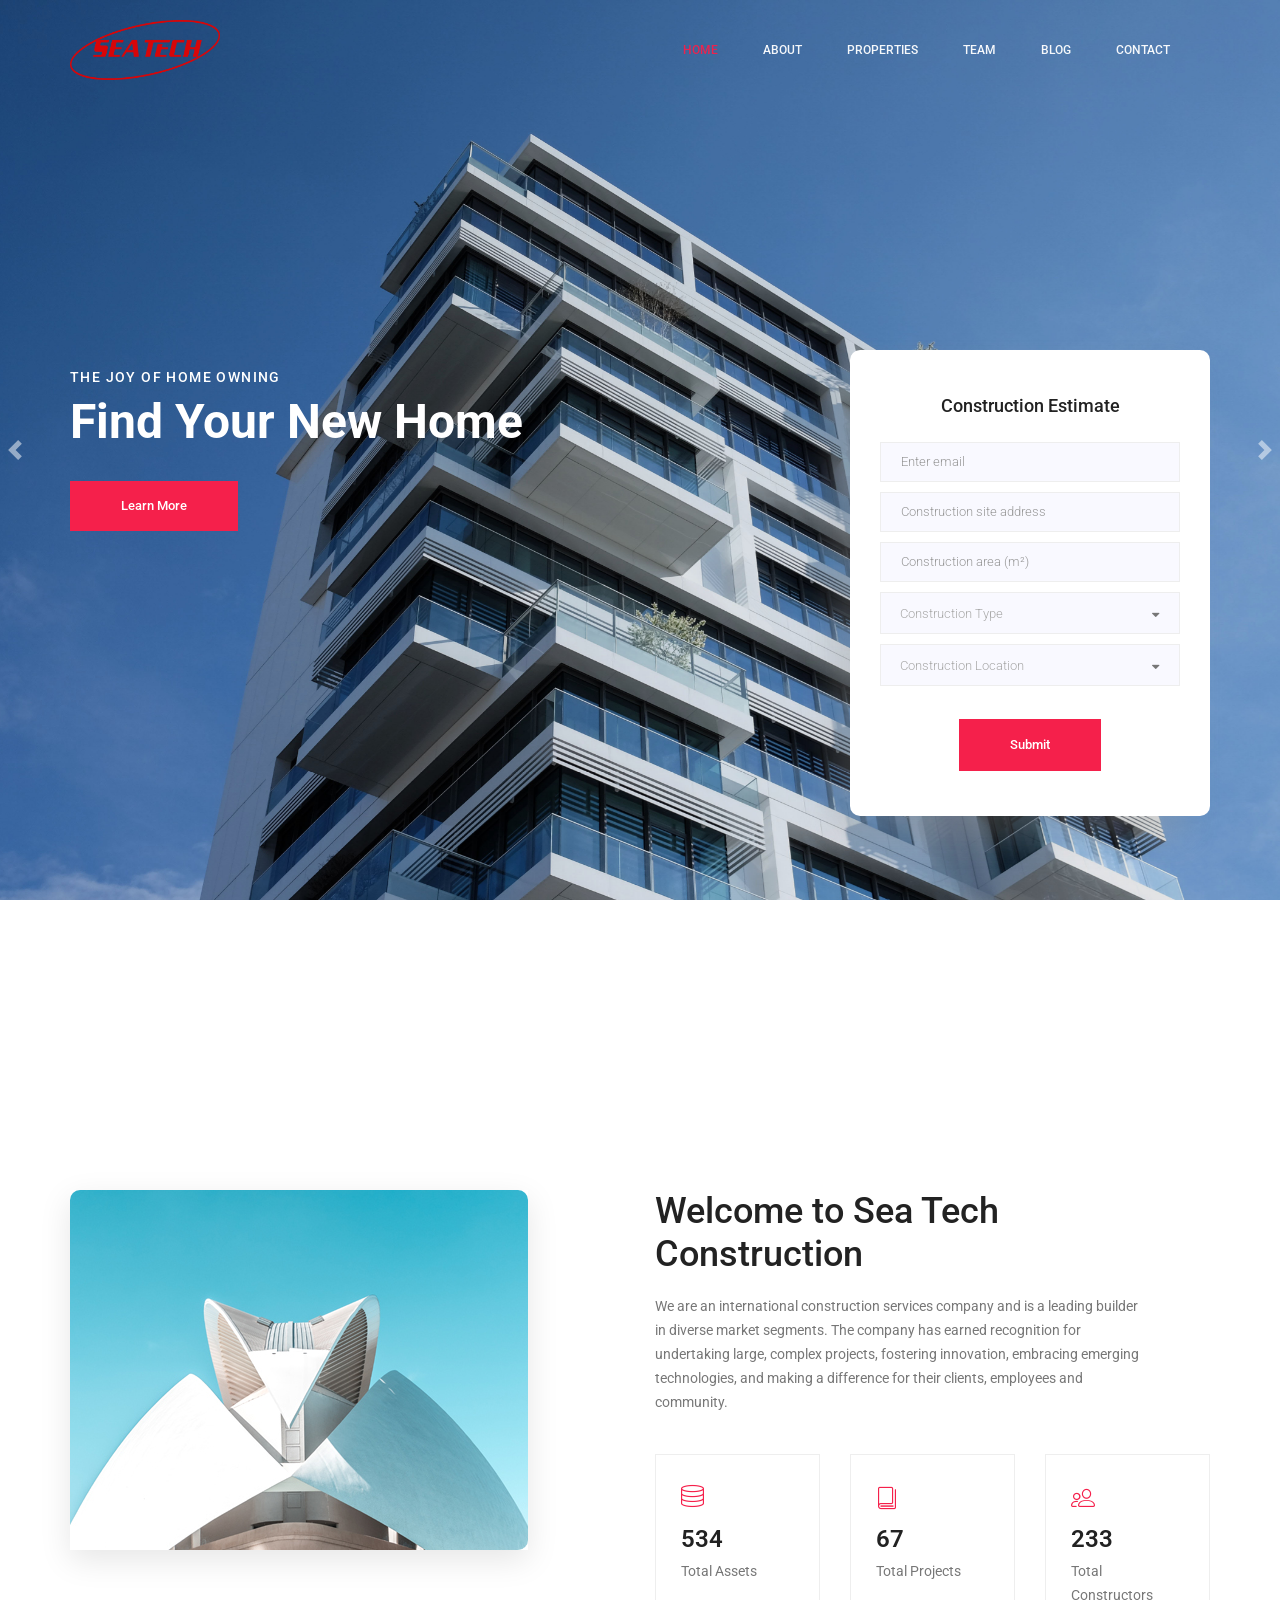
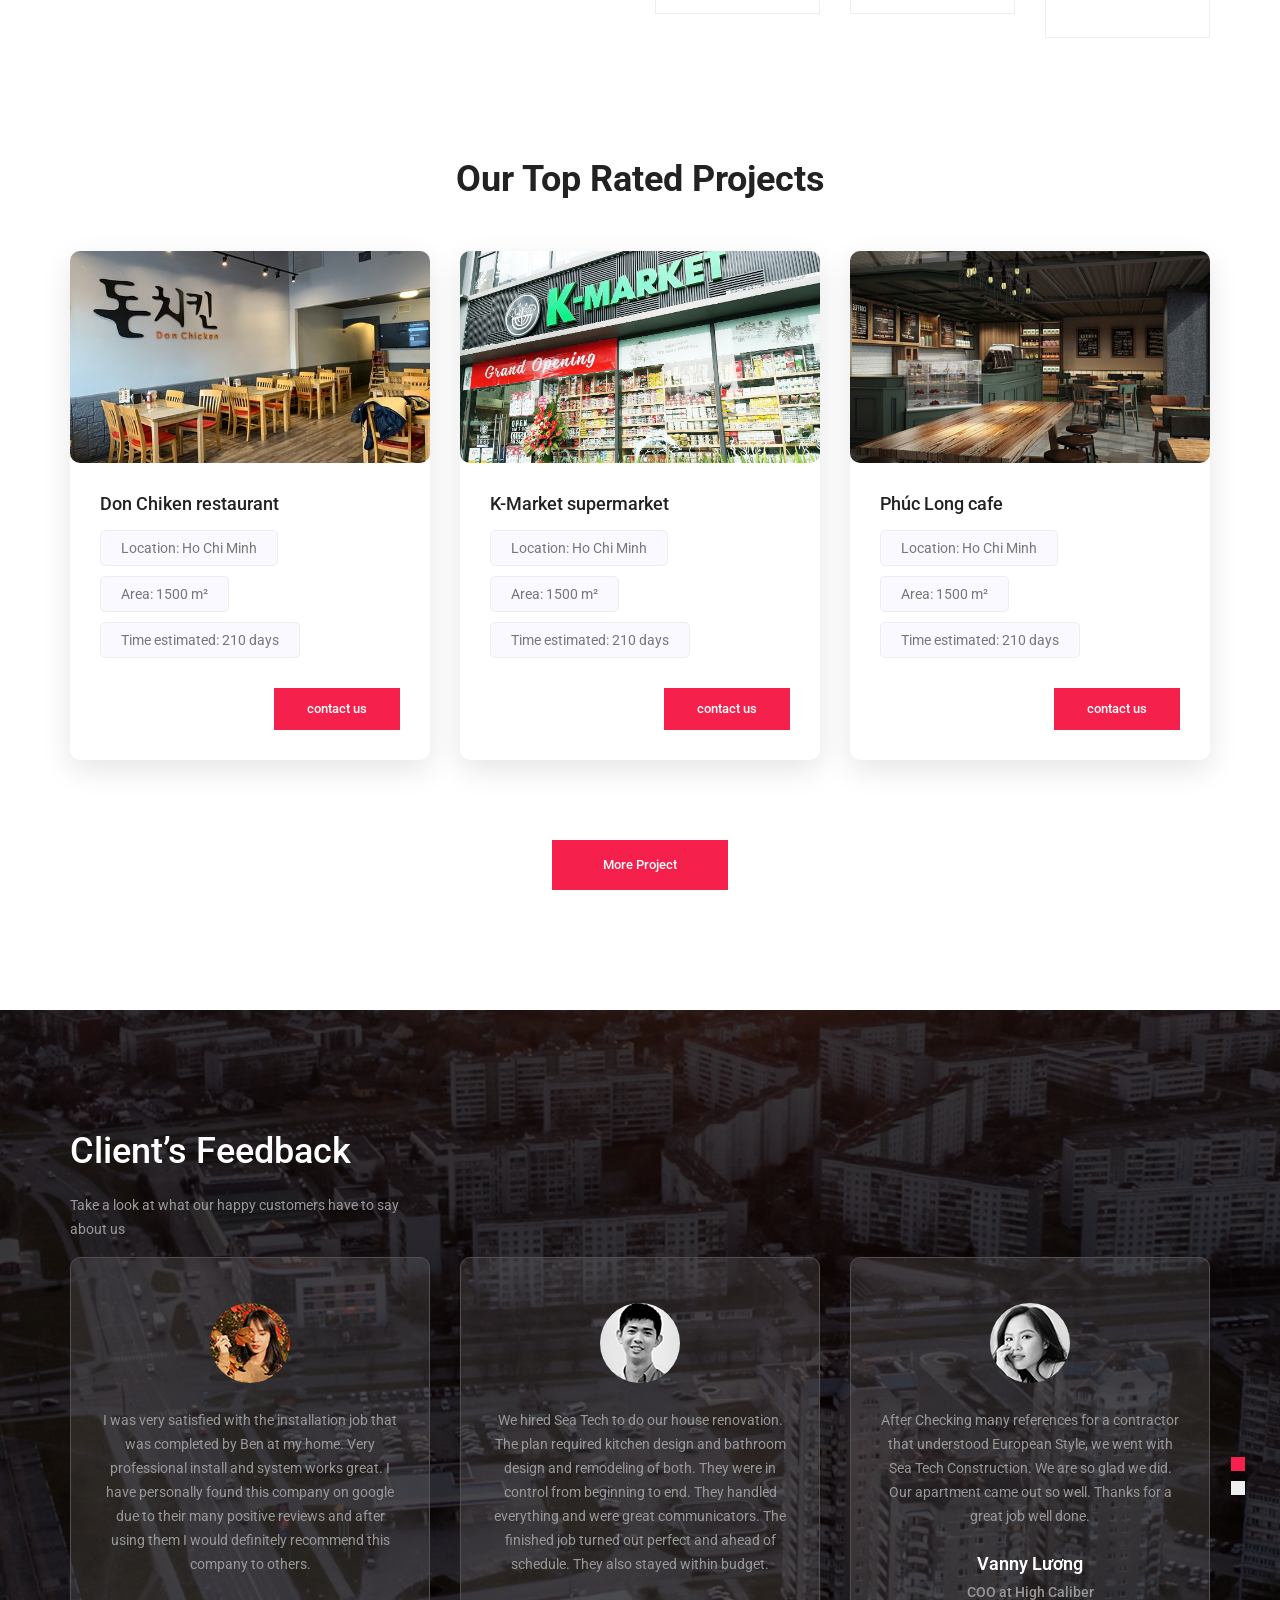
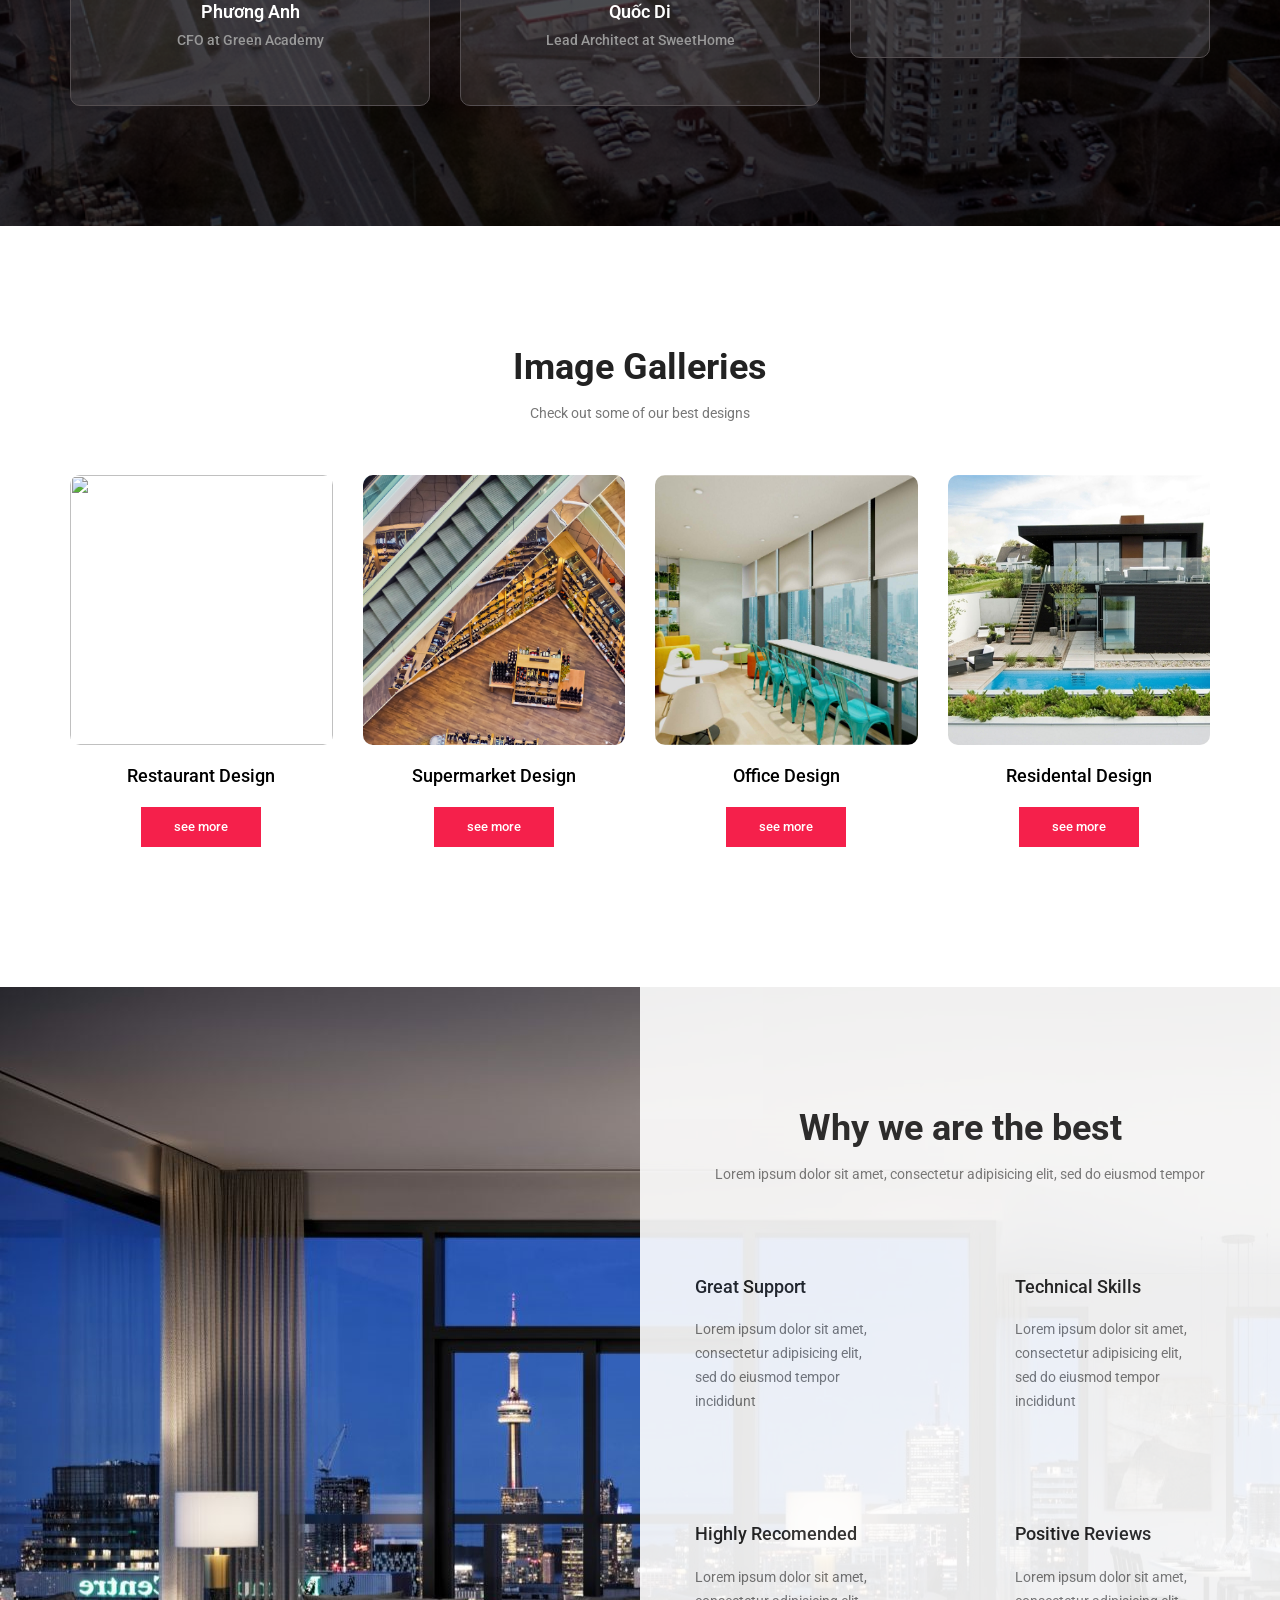
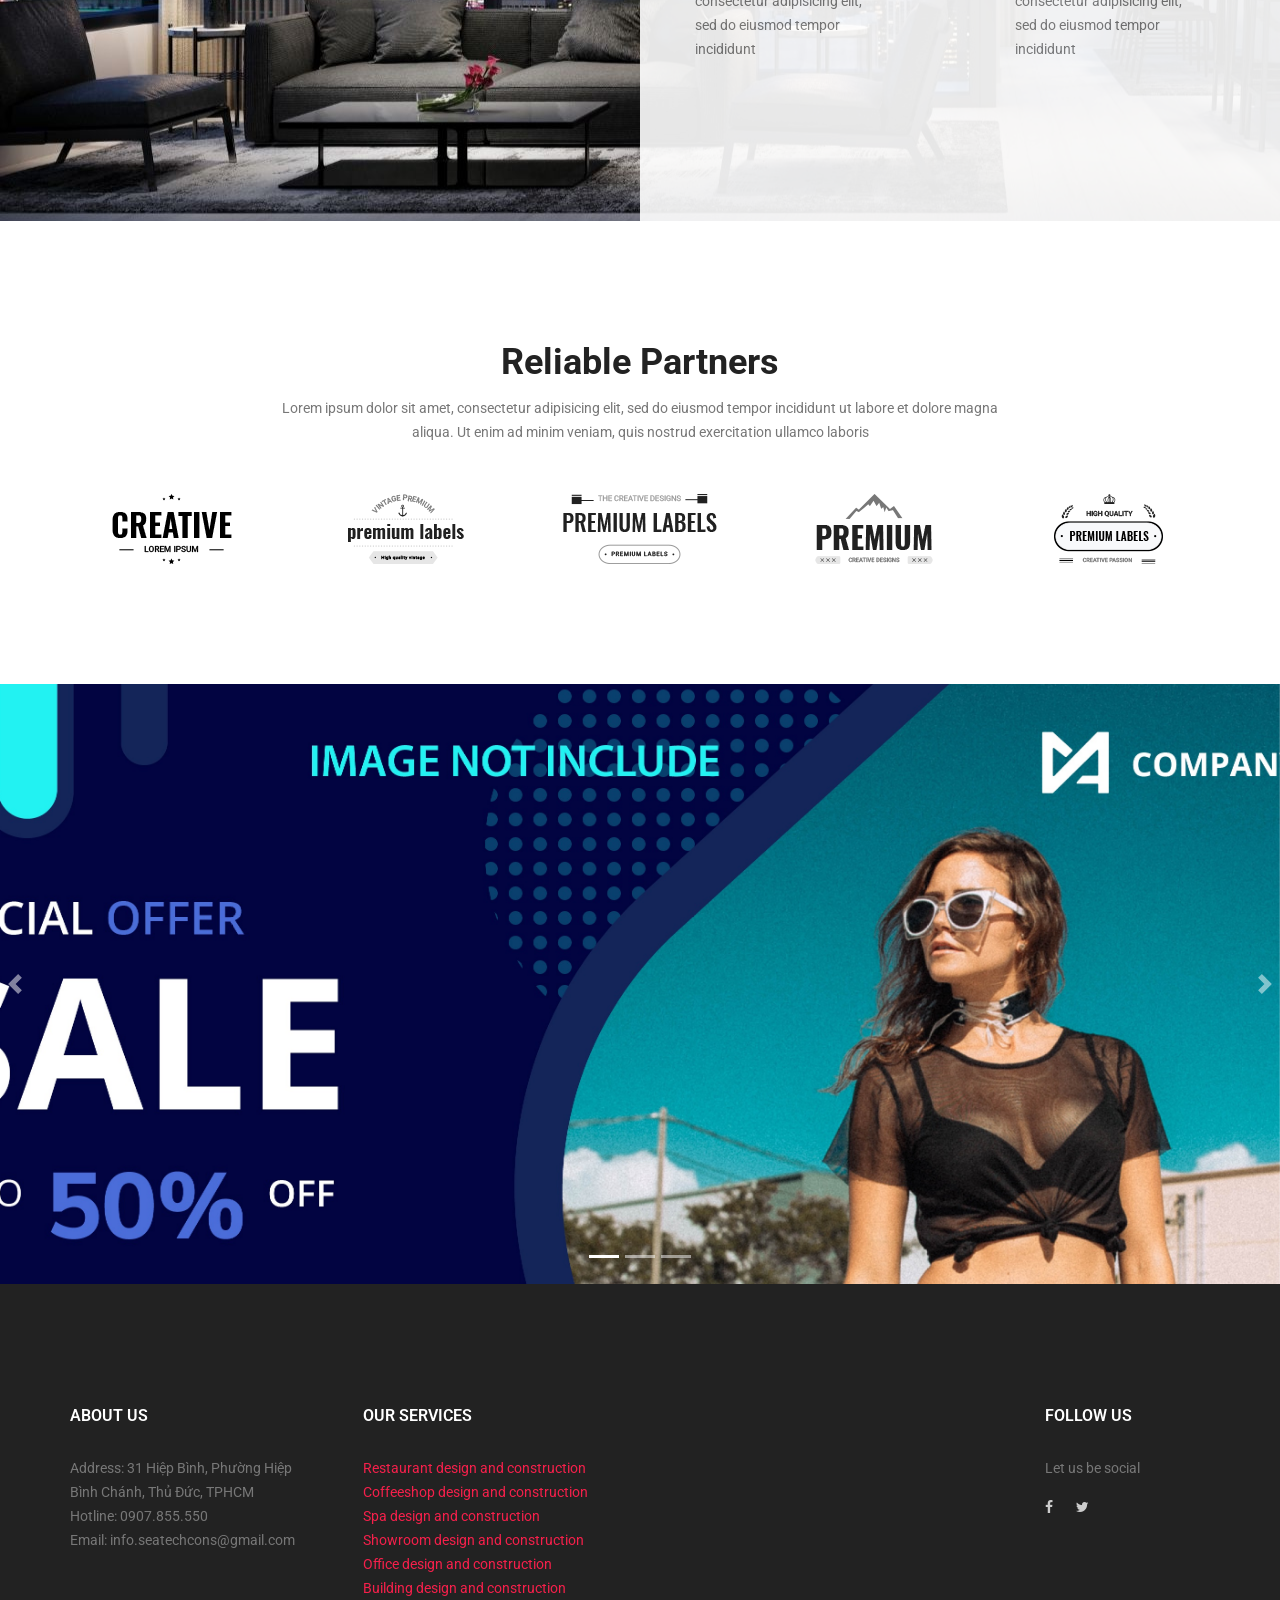
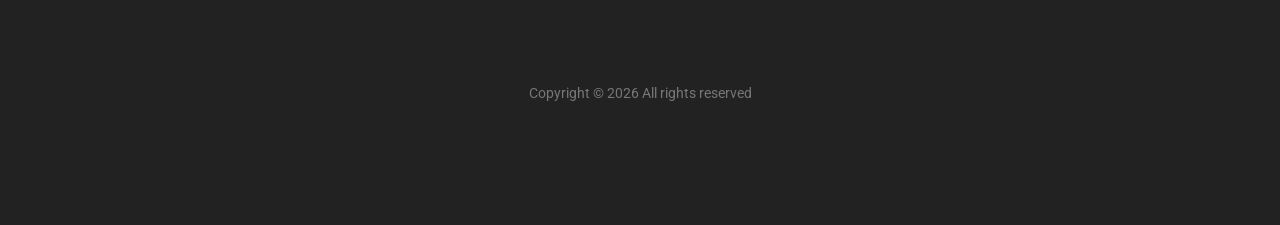
==== commit b9a2c4aa: "yas" ====
--- a/public/index.html
+++ b/public/index.html
@@ -1,72 +1,63 @@
 <!DOCTYPE html>
 <html lang="en">
-  <head>
-    <!-- Required meta tags -->
-    <meta charset="utf-8" />
-    <meta
-      name="viewport"
-      content="width=device-width, initial-scale=1, shrink-to-fit=no"
-    />
-    <link rel="icon" href="img/myImg/logo-favicon.png" type="image/png" />
-    <title>Sea Tech Construction</title>
-    <!-- Bootstrap CSS -->
-    <link rel="stylesheet" href="css/bootstrap.css" />
-    <link rel="stylesheet" href="vendors/linericon/style.css" />
-    <link rel="stylesheet" href="css/font-awesome.min.css" />
-    <link rel="stylesheet" href="vendors/owl-carousel/owl.carousel.min.css" />
-    <link rel="stylesheet" href="vendors/lightbox/simpleLightbox.css" />
-    <link rel="stylesheet" href="vendors/nice-select/css/nice-select.css" />
-    <link rel="stylesheet" href="vendors/animate-css/animate.css" />
-    <link rel="stylesheet" href="vendors/jquery-ui/jquery-ui.css" />
-    <!-- main css -->
-    <link rel="stylesheet" href="css/style.css" />
-    <link rel="stylesheet" href="css/responsive.css" />
-  </head>
-  <body>
-    <!--================Header Menu Area =================-->
-    <header class="header_area">
-      <div class="main_menu">
-        <nav class="navbar fixed-top navbar-expand-lg navbar-light bg-dark">
-          <div class="container box_1620">
-            <!-- Brand and toggle get grouped for better mobile display -->
-            <a class="navbar-brand logo_h" href="index.html"
-              ><img
-                src="img/myImg/logo.png"
-                alt=""
-                style="height: 60px; width: auto;"
-            /></a>
-            <button
-              class="navbar-toggler"
-              type="button"
-              data-toggle="collapse"
-              data-target="#navbarSupportedContent"
-              aria-controls="navbarSupportedContent"
-              aria-expanded="false"
-              aria-label="Toggle navigation"
-            >
-              <span class="icon-bar"></span>
-              <span class="icon-bar"></span>
-              <span class="icon-bar"></span>
-            </button>
-            <!-- Collect the nav links, forms, and other content for toggling -->
-            <div
-              class="collapse navbar-collapse offset"
-              id="navbarSupportedContent"
-            >
-              <ul class="nav navbar-nav menu_nav ml-auto">
-                <li class="nav-item active">
-                  <a class="nav-link" href="index.html">Home</a>
-                </li>
-                <li class="nav-item">
-                  <a class="nav-link" href="about-us.html">About</a>
-                </li>
-                <li class="nav-item">
-                  <a class="nav-link" href="services.html">Services</a>
-                </li>
-                <li class="nav-item">
-                  <a class="nav-link" href="projects.html">Projects</a>
-                </li>
-                <!-- <li class="nav-item submenu dropdown">
+
+<head>
+  <!-- Required meta tags -->
+  <meta charset="utf-8" />
+  <meta name="viewport" content="width=device-width, initial-scale=1, shrink-to-fit=no" />
+  <link rel="icon" href="img/myImg/logo-favicon.png" type="image/png" />
+  <title>Sea Tech Construction</title>
+  <!-- Bootstrap CSS -->
+  <link rel="stylesheet" href="css/bootstrap.css" />
+  <link rel="stylesheet" href="vendors/linericon/style.css" />
+  <link rel="stylesheet" href="css/font-awesome.min.css" />
+  <link rel="stylesheet" href="vendors/owl-carousel/owl.carousel.min.css" />
+  <link rel="stylesheet" href="vendors/lightbox/simpleLightbox.css" />
+  <link rel="stylesheet" href="vendors/nice-select/css/nice-select.css" />
+  <link rel="stylesheet" href="vendors/animate-css/animate.css" />
+  <link rel="stylesheet" href="vendors/jquery-ui/jquery-ui.css" />
+  <!-- main css -->
+  <link rel="stylesheet" href="css/style.css" />
+  <link rel="stylesheet" href="css/responsive.css" />
+</head>
+
+<body>
+  <!--Facebook shit-->
+  <!-- <div id="fb-root"></div>
+  <script async defer crossorigin="anonymous"
+    src="https://connect.facebook.net/en_US/sdk.js#xfbml=1&version=v8.0&appId=1813573518863293&autoLogAppEvents=1"
+    nonce="BqL27mRE"></script> -->
+
+  <!--================Header Menu Area =================-->
+  <header class="header_area">
+    <div class="main_menu">
+      <nav class="navbar fixed-top navbar-expand-lg navbar-light bg-dark">
+        <div class="container box_1620">
+          <!-- Brand and toggle get grouped for better mobile display -->
+          <a class="navbar-brand logo_h" href="index.html"><img src="img/myImg/logo.png" alt=""
+              style="height: 60px; width: auto" /></a>
+          <button class="navbar-toggler" type="button" data-toggle="collapse" data-target="#navbarSupportedContent"
+            aria-controls="navbarSupportedContent" aria-expanded="false" aria-label="Toggle navigation">
+            <span class="icon-bar"></span>
+            <span class="icon-bar"></span>
+            <span class="icon-bar"></span>
+          </button>
+          <!-- Collect the nav links, forms, and other content for toggling -->
+          <div class="collapse navbar-collapse offset" id="navbarSupportedContent">
+            <ul class="nav navbar-nav menu_nav ml-auto">
+              <li class="nav-item active">
+                <a class="nav-link" href="index.html">Home</a>
+              </li>
+              <li class="nav-item">
+                <a class="nav-link" href="about-us.html">About</a>
+              </li>
+              <li class="nav-item">
+                <a class="nav-link" href="properties.html">Properties</a>
+              </li>
+              <li class="nav-item">
+                <a class="nav-link" href="agents.html">Team</a>
+              </li>
+              <!-- <li class="nav-item submenu dropdown">
                   <a
                     href="#"
                     class="nav-link dropdown-toggle"
@@ -82,663 +73,595 @@
                     </li>
                   </ul>
                 </li> -->
-                <li class="nav-item submenu dropdown">
-                  <a
-                    href="#"
-                    class="nav-link dropdown-toggle"
-                    data-toggle="dropdown"
-                    role="button"
-                    aria-haspopup="true"
-                    aria-expanded="false"
-                    >News</a
-                  >
-                  <ul class="dropdown-menu">
-                    <li class="nav-item">
-                      <a class="nav-link" href="blog.html">Blog</a>
-                    </li>
-                    <li class="nav-item">
-                      <a class="nav-link" href="single-blog.html"
-                        >News Details</a
-                      >
-                    </li>
-                  </ul>
-                </li>
-                <li class="nav-item">
-                  <a class="nav-link" href="contact.html">Contact</a>
-                </li>
-              </ul>
-              <ul class="nav navbar-nav navbar-right">
-                <li class="nav-item">
-                  <a class="search"
-                    ><i class="lnr lnr-magnifier" style="display: none;"></i
-                  ></a>
-                </li>
-              </ul>
-            </div>
-          </div>
-        </nav>
-      </div>
-    </header>
-    <!--================Header Menu Area =================-->
-
-    <!--================Home Banner Area =================-->
-    <section class="home_banner_area" style="margin-top: 0px; height: 100vh;">
-      <!-- slider background -->
-      <div
-        style="position: absolute; left: 0px; top: 0px; z-index: -1;"
-        id="carouselExampleControls"
-        class="carousel slide"
-        data-ride="carousel"
-      >
-        <div class="carousel-inner">
-          <div class="carousel-item active">
-            <img
-              class="d-block w-100"
-              src="img/myImg/banner-01.jpg"
-              alt="First slide"
-              style="object-fit: cover; height: 100vh;"
-            />
-          </div>
-          <div class="carousel-item">
-            <img
-              class="d-block w-100"
-              src="img/myImg/banner-02.jpg"
-              alt="Second slide"
-              style="object-fit: cover; height: 100vh;"
-            />
-          </div>
-          <div class="carousel-item">
-            <img
-              class="d-block w-100"
-              src="img/myImg/banner-03.jpg"
-              alt="Third slide"
-              style="object-fit: cover; height: 100vh;"
-            />
-          </div>
-          <div class="carousel-item">
-            <img
-              class="d-block w-100"
-              src="img/myImg/banner-04.jpg"
-              alt="Third slide"
-              style="object-fit: cover; height: 100vh;"
-            />
-          </div>
-          <div class="carousel-item">
-            <img
-              class="d-block w-100"
-              src="img/myImg/banner-05.jpg"
-              alt="Third slide"
-              style="object-fit: cover; height: 100vh;"
-            />
-          </div>
-        </div>
-      </div>
-      <!-- end of slider background -->
-      <div class="banner_inner d-flex align-items-center">
-        <div class="container">
-          <div class="banner_content">
-            <h5>The joy of home owning</h5>
-            <h3>Find Your New Home</h3>
-            <a class="main_btn" href="#">Learn More</a>
-          </div>
-        </div>
-        <a
-          class="carousel-control-prev"
-          href="#carouselExampleControls"
-          role="button"
-          data-slide="prev"
-        >
-          <span class="carousel-control-prev-icon" aria-hidden="true"></span>
-          <span class="sr-only">Previous</span>
-        </a>
-        <a
-          class="carousel-control-next"
-          href="#carouselExampleControls"
-          role="button"
-          data-slide="next"
-        >
-          <span class="carousel-control-next-icon" aria-hidden="true"></span>
-          <span class="sr-only">Next</span>
-        </a>
-      </div>
-      <div class="container banner-form">
-        <div class="advanced_search">
-          <h3>Search Properties for</h3>
-          <div class="search_select">
-            <select class="s_select">
-              <option value="1">Choose Locations</option>
-              <option value="2">Property Type</option>
-              <option value="4">Bedrooms</option>
-            </select>
-            <select class="s_select">
-              <option value="1">Property Type</option>
-              <option value="2">Choose Locations</option>
-              <option value="4">Bedrooms</option>
-            </select>
-            <select class="s_select">
-              <option value="1">Bedrooms</option>
-              <option value="2">Property Type</option>
-              <option value="4">Choose Locations</option>
-            </select>
-            <select class="s_select">
-              <option value="1">Bathrooms</option>
-              <option value="2">Property Type</option>
-              <option value="4">Bedrooms</option>
-            </select>
-          </div>
-          <div class="search_range">
-            <div class="range_item">
-              <h5>Price Range</h5>
-              <div id="slider-range"></div>
-              <!-- <span class="d_text">Mil vnd</span> -->
-              <input
-                type="text"
-                id="amount"
-                readonly
-                style="border: 0;"
-                class="amount"
-              />
-            </div>
-            <div class="range_item">
-              <h5>property Area</h5>
-              <div id="slider-range2"></div>
-              <!-- <span class="d_text2">m²</span> -->
-              <input
-                type="text"
-                id="amount2"
-                readonly
-                style="border: 0;"
-                class="amount2"
-              />
-            </div>
-          </div>
-          <button type="submit" value="submit" class="btn submit_btn">
-            Search Property
-          </button>
-        </div>
-      </div>
-    </section>
-    <!--================End Home Banner Area =================-->
-
-    <!--================Welcome Area =================-->
-    <section class="welcome_area p_120">
+              <li class="nav-item submenu dropdown">
+                <a href="#" class="nav-link dropdown-toggle" data-toggle="dropdown" role="button" aria-haspopup="true"
+                  aria-expanded="false">Blog</a>
+                <ul class="dropdown-menu">
+                  <li class="nav-item">
+                    <a class="nav-link" href="blog.html">Blog</a>
+                  </li>
+                  <li class="nav-item">
+                    <a class="nav-link" href="single-blog.html">Blog Details</a>
+                  </li>
+                </ul>
+              </li>
+              <li class="nav-item">
+                <a class="nav-link" href="contact.html">Contact</a>
+              </li>
+            </ul>
+            <ul class="nav navbar-nav navbar-right">
+              <li class="nav-item">
+                <a class="search"><i class="lnr lnr-magnifier" style="display: none"></i></a>
+              </li>
+            </ul>
+          </div>
+        </div>
+      </nav>
+    </div>
+  </header>
+  <!--================Header Menu Area =================-->
+
+  <!--================Home Banner Area =================-->
+  <section class="home_banner_area" style="margin-top: 0px; height: 100vh">
+    <!-- slider background -->
+    <div style="position: absolute; left: 0px; top: 0px; z-index: -1" id="carouselExampleControls"
+      class="carousel slide" data-ride="carousel">
+      <div class="carousel-inner">
+        <div class="carousel-item active">
+          <img class="d-block w-100" src="img/myImg/banner-01.jpg" alt="First slide"
+            style="object-fit: cover; height: 100vh" />
+        </div>
+        <div class="carousel-item">
+          <img class="d-block w-100" src="img/myImg/banner-02.jpg" alt="Second slide"
+            style="object-fit: cover; height: 100vh" />
+        </div>
+        <div class="carousel-item">
+          <img class="d-block w-100" src="img/myImg/banner-03.jpg" alt="Third slide"
+            style="object-fit: cover; height: 100vh" />
+        </div>
+        <div class="carousel-item">
+          <img class="d-block w-100" src="img/myImg/banner-04.jpg" alt="Third slide"
+            style="object-fit: cover; height: 100vh" />
+        </div>
+        <div class="carousel-item">
+          <img class="d-block w-100" src="img/myImg/banner-05.jpg" alt="Third slide"
+            style="object-fit: cover; height: 100vh" />
+        </div>
+      </div>
+    </div>
+    <!-- end of slider background -->
+    <div class="banner_inner d-flex align-items-center">
       <div class="container">
-        <div class="row welcome_inner">
-          <div class="col-lg-6">
-            <div class="welcome_img">
-              <img class="img-fluid" src="img/welcome-1.jpg" alt="" />
-            </div>
-          </div>
-          <div class="col-lg-6">
-            <div class="welcome_text">
-              <h4>Welcome to Sea Tech Construction</h4>
-              <p>
-                We are an international construction services company and is a
-                leading builder in diverse market segments. The company has
-                earned recognition for undertaking large, complex projects,
-                fostering innovation, embracing emerging technologies, and
-                making a difference for their clients, employees and community.
-              </p>
-              <div class="row">
-                <div class="col-sm-4">
-                  <div class="wel_item">
-                    <i class="lnr lnr-database"></i>
-                    <h4>534</h4>
-                    <p>Total Assets</p>
-                  </div>
+        <div class="banner_content">
+          <h5>The joy of home owning</h5>
+          <h3>Find Your New Home</h3>
+          <a class="main_btn" href="#">Learn More</a>
+        </div>
+      </div>
+      <!--new form goes here-->
+
+      <!--new form goes here-->
+      <a class="carousel-control-prev" href="#carouselExampleControls" role="button" data-slide="prev">
+        <span class="carousel-control-prev-icon" aria-hidden="true"></span>
+        <span class="sr-only">Previous</span>
+      </a>
+      <a class="carousel-control-next" href="#carouselExampleControls" role="button" data-slide="next">
+        <span class="carousel-control-next-icon" aria-hidden="true"></span>
+        <span class="sr-only">Next</span>
+      </a>
+    </div>
+    <div class="container banner-form">
+      <div class="advanced_search">
+        <h3>Construction Estimate</h3>
+        <div class="search_select">
+          <div class="contact_form">
+            <div class="form-group">
+              <input type="email" class="form-control" id="exampleInputEmail1" aria-describedby="emailHelp"
+                placeholder="Enter email" />
+            </div>
+            <div class="form-group">
+              <input type="text" class="form-control" id="exampleInputPassword1"
+                placeholder="Construction site address" />
+            </div>
+            <div class="form-group">
+              <input type="password" class="form-control" id="exampleInputPassword1"
+                placeholder="Construction area (m²)" />
+            </div>
+          </div>
+          <select class="s_select">
+            <option value="1">Construction Type</option>
+            <option value="2">Empty lot</option>
+            <option value="3">Light modification</option>
+            <option value="4">Heavy modification</option>
+          </select>
+          <select class="s_select">
+            <option value="1">Construction Location</option>
+            <option value="2">Ho Chi Minh</option>
+            <option value="4">Ha Noi</option>
+            <option value="4">Dang Nang</option>
+          </select>
+        </div>
+        <button type="submit" value="submit" class="btn submit_btn">
+          Submit
+        </button>
+      </div>
+    </div>
+  </section>
+  <!--================End Home Banner Area =================-->
+
+  <!--================Welcome Area =================-->
+  <section class="welcome_area p_120">
+    <div class="container">
+      <div class="row welcome_inner">
+        <div class="col-lg-6">
+          <div class="welcome_img">
+            <img class="img-fluid" src="img/welcome-1.jpg" alt="" />
+          </div>
+        </div>
+        <div class="col-lg-6">
+          <div class="welcome_text">
+            <h4>Welcome to Sea Tech Construction</h4>
+            <p>
+              We are an international construction services company and is a
+              leading builder in diverse market segments. The company has
+              earned recognition for undertaking large, complex projects,
+              fostering innovation, embracing emerging technologies, and
+              making a difference for their clients, employees and community.
+            </p>
+            <div class="row">
+              <div class="col-sm-4">
+                <div class="wel_item">
+                  <i class="lnr lnr-database"></i>
+                  <h4>534</h4>
+                  <p>Total Assets</p>
                 </div>
-                <div class="col-sm-4">
-                  <div class="wel_item">
-                    <i class="lnr lnr-book"></i>
-                    <h4>67</h4>
-                    <p>Total Projects</p>
-                  </div>
+              </div>
+              <div class="col-sm-4">
+                <div class="wel_item">
+                  <i class="lnr lnr-book"></i>
+                  <h4>67</h4>
+                  <p>Total Projects</p>
                 </div>
-                <div class="col-sm-4">
-                  <div class="wel_item">
-                    <i class="lnr lnr-users"></i>
-                    <h4>233</h4>
-                    <p>Constructors</p>
-                  </div>
+              </div>
+              <div class="col-sm-4">
+                <div class="wel_item">
+                  <i class="lnr lnr-users"></i>
+                  <h4>233</h4>
+                  <p>Total Constructors</p>
                 </div>
               </div>
             </div>
           </div>
         </div>
       </div>
-    </section>
-    <!--================End Welcome Area =================-->
-
-    <!--================Properties Area =================-->
-    <section class="properties_area">
-      <div class="container">
-        <div class="main_title">
-          <h2>Our Top Rated Properties</h2>
-          <p>
-            Lorem ipsum dolor sit amet, consectetur adipisicing elit, sed do
-            eiusmod tempor incididunt
-          </p>
-        </div>
-        <div class="row properties_inner">
-          <div class="col-lg-4">
-            <div class="properties_item">
-              <div class="pp_img">
-                <img class="img-fluid" src="img/properties/pp-1.jpg" alt="" />
-              </div>
-              <div class="pp_content">
-                <a href="#"><h4>04 Bed Duplex</h4></a>
-                <div class="tags">
-                  <a href="#">04 Beds</a>
-                  <a href="#">03 Baths</a>
-                  <a href="#">750 sqm</a>
-                  <a href="#"
-                    ><i class="fa fa-check" aria-hidden="true"></i>Pool</a
-                  >
-                  <a href="#"
-                    ><i class="fa fa-times" aria-hidden="true"></i>Bar</a
-                  >
-                  <a href="#"
-                    ><i class="fa fa-times" aria-hidden="true"></i>Pool</a
-                  >
-                </div>
-                <div class="pp_footer">
-                  <h5>12.5m VND/m²</h5>
-                  <a class="main_btn" href="#">For Sale</a>
-                </div>
-              </div>
-            </div>
-          </div>
-          <div class="col-lg-4">
-            <div class="properties_item">
-              <div class="pp_img">
-                <img class="img-fluid" src="img/properties/pp-2.jpg" alt="" />
-              </div>
-              <div class="pp_content">
-                <a href="#"><h4>04 Bed Duplex</h4></a>
-                <div class="tags">
-                  <a href="#">04 Beds</a>
-                  <a href="#">03 Baths</a>
-                  <a href="#">750 sqm</a>
-                  <a href="#"
-                    ><i class="fa fa-check" aria-hidden="true"></i>Pool</a
-                  >
-                  <a href="#"
-                    ><i class="fa fa-times" aria-hidden="true"></i>Bar</a
-                  >
-                  <a href="#"
-                    ><i class="fa fa-times" aria-hidden="true"></i>Pool</a
-                  >
-                </div>
-                <div class="pp_footer">
-                  <h5>12.5m VND/m²</h5>
-                  <a class="main_btn" href="#">For Sale</a>
-                </div>
-              </div>
-            </div>
-          </div>
-          <div class="col-lg-4">
-            <div class="properties_item">
-              <div class="pp_img">
-                <img class="img-fluid" src="img/properties/pp-3.jpg" alt="" />
-              </div>
-              <div class="pp_content">
-                <a href="#"><h4>04 Bed Duplex</h4></a>
-                <div class="tags">
-                  <a href="#">04 Beds</a>
-                  <a href="#">03 Baths</a>
-                  <a href="#">750 sqm</a>
-                  <a href="#"
-                    ><i class="fa fa-check" aria-hidden="true"></i>Pool</a
-                  >
-                  <a href="#"
-                    ><i class="fa fa-times" aria-hidden="true"></i>Bar</a
-                  >
-                  <a href="#"
-                    ><i class="fa fa-times" aria-hidden="true"></i>Pool</a
-                  >
-                </div>
-                <div class="pp_footer">
-                  <h5>12.5m VND/m²</h5>
-                  <a class="main_btn" href="#">For Sale</a>
-                </div>
-              </div>
-            </div>
-          </div>
-        </div>
-      </div>
-    </section>
-    <!--================End Properties Area =================-->
-
-    <!--================Testimonials Area =================-->
-    <section class="testimonials_area p_120">
-      <div class="container">
-        <div class="row testimonials_inner">
-          <div class="col-lg-4">
-            <div class="testi_left_text">
-              <h4>Client’s Feedback</h4>
-              <p>
-                Take a look at what our happy customers have to say about us
-              </p>
-            </div>
-          </div>
-          <div class="col-lg-8">
-            <div class="testi_slider owl-carousel">
-              <div class="item">
-                <div class="testi_item">
-                  <img
-                    src="img/testimonials/testi-1.png"
-                    alt=""
-                    style="border-radius: 50%;"
-                  />
-                  <p>
-                    I was very satisfied with the installation job that was
-                    completed by Ben at my home. Very professional install and
-                    system works great. I have personally found this company on
-                    google due to their many positive reviews and after using
-                    them I would definitely recommend this company to others.
-                  </p>
-                  <h4>Phương Anh</h4>
-                  <h6>CFO at Green Academy</h6>
-                </div>
-              </div>
-              <div class="item">
-                <div class="testi_item">
-                  <img
-                    src="img/testimonials/testi-2.png"
-                    alt=""
-                    style="border-radius: 50%;"
-                  />
-                  <p>
-                    We hired Sea Tech to do our house renovation. The plan
-                    required kitchen design and bathroom design and remodeling
-                    of both. They were in control from beginning to end. They
-                    handled everything and were great communicators. The
-                    finished job turned out perfect and ahead of schedule. They
-                    also stayed within budget.
-                  </p>
-                  <h4>Quốc Di</h4>
-                  <h6>Lead Architect at SweetHome</h6>
-                </div>
-              </div>
-              <div class="item">
-                <div class="testi_item">
-                  <img
-                    src="img/testimonials/testi-3.png"
-                    alt=""
-                    style="border-radius: 50%;"
-                  />
-                  <p>
-                    After Checking many references for a contractor that
-                    understood European Style, we went with Sea Tech
-                    Construction. We are so glad we did. Our apartment came out
-                    so well. Thanks for a great job well done.
-                  </p>
-                  <h4>Vanny Lương</h4>
-                  <h6>COO at High Caliber</h6>
-                </div>
-              </div>
-              <div class="item">
-                <div class="testi_item">
-                  <img
-                    src="img/testimonials/testi-4.png"
-                    alt=""
-                    style="border-radius: 50%;"
-                  />
-                  <p>
-                    It won’t be a bigger problem to find one video game lover in
-                    your neighbor. Since the introduction of Virtual Game, it
-                    has been achieving great heights so far as its
-                  </p>
-                  <h4>Cordelia Barton</h4>
-                  <h6>Oversea Manager</h6>
-                </div>
-              </div>
-            </div>
-          </div>
-        </div>
-      </div>
-    </section>
-    <!--================End Testimonials Area =================-->
-
-    <!--================Cities Area =================-->
-    <section class="cities_area p_120">
-      <div class="container">
-        <div class="main_title">
-          <h2>Demandable Cities</h2>
-          <p>
-            We all live in an age that belongs to the young at heart. Life that
-            is becoming extremely fast, day to day,
-          </p>
-        </div>
-        <div class="row cities_inner">
-          <div class="col-lg-3 col-md-6">
-            <div class="cities_item">
-              <img class="img-fluid" src="img/cities/cities-1.jpg" alt="" />
-              <a class="main_btn2" href="#">Book Now</a>
-            </div>
-          </div>
-          <div class="col-lg-3 col-md-6">
-            <div class="cities_item">
-              <img class="img-fluid" src="img/cities/cities-2.jpg" alt="" />
-              <a class="main_btn2" href="#">Book Now</a>
-            </div>
-          </div>
-          <div class="col-lg-3 col-md-6">
-            <div class="cities_item">
-              <img class="img-fluid" src="img/cities/cities-3.jpg" alt="" />
-              <a class="main_btn2" href="#">Book Now</a>
-            </div>
-          </div>
-          <div class="col-lg-3 col-md-6">
-            <div class="cities_item">
-              <img class="img-fluid" src="img/cities/cities-4.jpg" alt="" />
-              <a class="main_btn2" href="#">Book Now</a>
-            </div>
-          </div>
-        </div>
-      </div>
-    </section>
-    <!--================End Cities Area =================-->
-
-    <!--================Feature Area =================-->
-    <section class="feature_area p_120">
-      <div class="container">
-        <div class="main_title">
-          <h2>Why we are the best</h2>
-          <p>
-            Lorem ipsum dolor sit amet, consectetur adipisicing elit, sed do
-            eiusmod tempor
-          </p>
-        </div>
-        <div class="row feature_inner">
-          <div class="col-lg-4 col-md-6">
-            <div class="feature_item">
-              <h4><i class="lnr lnr-user"></i>Expert Technicians</h4>
-              <p>
-                Lorem ipsum dolor sit amet, consectetur adipisicing elit, sed do
-                eiusmod tempor incididunt
-              </p>
-            </div>
-          </div>
-          <div class="col-lg-4 col-md-6">
-            <div class="feature_item">
-              <h4><i class="lnr lnr-license"></i>Professional Service</h4>
-              <p>
-                Lorem ipsum dolor sit amet, consectetur adipisicing elit, sed do
-                eiusmod tempor incididunt
-              </p>
-            </div>
-          </div>
-          <div class="col-lg-4 col-md-6">
-            <div class="feature_item">
-              <h4><i class="lnr lnr-phone"></i>Great Support</h4>
-              <p>
-                Lorem ipsum dolor sit amet, consectetur adipisicing elit, sed do
-                eiusmod tempor incididunt
-              </p>
-            </div>
-          </div>
-          <div class="col-lg-4 col-md-6">
-            <div class="feature_item">
-              <h4><i class="lnr lnr-rocket"></i>Technical Skills</h4>
-              <p>
-                Lorem ipsum dolor sit amet, consectetur adipisicing elit, sed do
-                eiusmod tempor incididunt
-              </p>
-            </div>
-          </div>
-          <div class="col-lg-4 col-md-6">
-            <div class="feature_item">
-              <h4><i class="lnr lnr-diamond"></i>Highly Recomended</h4>
-              <p>
-                Lorem ipsum dolor sit amet, consectetur adipisicing elit, sed do
-                eiusmod tempor incididunt
-              </p>
-            </div>
-          </div>
-          <div class="col-lg-4 col-md-6">
-            <div class="feature_item">
-              <h4><i class="lnr lnr-bubble"></i>Positive Reviews</h4>
-              <p>
-                Lorem ipsum dolor sit amet, consectetur adipisicing elit, sed do
-                eiusmod tempor incididunt
-              </p>
-            </div>
-          </div>
-        </div>
-      </div>
-    </section>
-    <!--================End Feature Area =================-->
-
-    <!--================Clients Logo Area =================-->
-    <section class="clients_logo_area p_120">
-      <div class="container">
-        <div class="main_title">
-          <h2>Reliable Partners</h2>
-          <p>
-            Lorem ipsum dolor sit amet, consectetur adipisicing elit, sed do
-            eiusmod tempor incididunt ut labore et dolore magna aliqua. Ut enim
-            ad minim veniam, quis nostrud exercitation ullamco laboris
-          </p>
-        </div>
-        <div class="clients_slider owl-carousel">
-          <div class="item">
-            <img src="img/clients-logo/c-logo-1.png" alt="" />
-          </div>
-          <div class="item">
-            <img src="img/clients-logo/c-logo-2.png" alt="" />
-          </div>
-          <div class="item">
-            <img src="img/clients-logo/c-logo-3.png" alt="" />
-          </div>
-          <div class="item">
-            <img src="img/clients-logo/c-logo-4.png" alt="" />
-          </div>
-          <div class="item">
-            <img src="img/clients-logo/c-logo-5.png" alt="" />
-          </div>
-        </div>
-      </div>
-    </section>
-    <!--================End Clients Logo Area =================-->
-
-    <!--================ start footer Area  =================-->
-    <footer class="footer-area p_120">
-      <div class="container">
-        <div class="row">
-          <div class="col-lg-3 col-md-6 col-sm-6">
-            <div class="single-footer-widget">
-              <h6 class="footer_title">About Us</h6>
-              <p>
-                Lorem ipsum dolor sit amet, consectetur adipisicing elit, sed do
-                eiusmod tempor incididunt ut labore dolore magna aliqua.
-              </p>
-            </div>
-          </div>
-          <div class="col-lg-4 col-md-6 col-sm-6">
-            <div class="single-footer-widget">
-              <h6 class="footer_title">Newsletter</h6>
-              <p>Stay updated with our latest trends</p>
-              <div id="mc_embed_signup">
-                <form
-                  target="_blank"
-                  action="https://spondonit.us12.list-manage.com/subscribe/post?u=1462626880ade1ac87bd9c93a&amp;id=92a4423d01"
-                  method="get"
-                  class="subscribe_form relative"
-                >
-                  <div class="input-group d-flex flex-row">
-                    <input
-                      name="EMAIL"
-                      placeholder="Email Address"
-                      onfocus="this.placeholder = ''"
-                      onblur="this.placeholder = 'Email Address '"
-                      required=""
-                      type="email"
-                    />
-                    <button class="btn sub-btn">
-                      <span class="lnr lnr-arrow-right"></span>
-                    </button>
-                  </div>
-                  <div class="mt-10 info"></div>
-                </form>
-              </div>
-            </div>
-          </div>
-          <div class="col-lg-3 col-md-6 col-sm-6">
-            <div class="single-footer-widget instafeed">
-              <h6 class="footer_title">Instagram Feed</h6>
-              <ul class="list instafeed d-flex flex-wrap">
-                <li><img src="img/instagram/Image-01.jpg" alt="" /></li>
-                <li><img src="img/instagram/Image-02.jpg" alt="" /></li>
-                <li><img src="img/instagram/Image-03.jpg" alt="" /></li>
-                <li><img src="img/instagram/Image-04.jpg" alt="" /></li>
-                <li><img src="img/instagram/Image-05.jpg" alt="" /></li>
-                <li><img src="img/instagram/Image-06.jpg" alt="" /></li>
-                <li><img src="img/instagram/Image-07.jpg" alt="" /></li>
-                <li><img src="img/instagram/Image-08.jpg" alt="" /></li>
-              </ul>
-            </div>
-          </div>
-          <div class="col-lg-2 col-md-6 col-sm-6">
-            <div class="single-footer-widget f_social_wd">
-              <h6 class="footer_title">Follow Us</h6>
-              <p>Let us be social</p>
-              <div class="f_social">
-                <a href="#"><i class="fa fa-facebook"></i></a>
-                <a href="#"><i class="fa fa-twitter"></i></a>
-              </div>
-            </div>
-          </div>
-        </div>
-        <div
-          class="row footer-bottom d-flex justify-content-between align-items-center"
-        >
-          <p class="col-lg-12 footer-text text-center">
-            Copyright &copy;
-            <script>
-              document.write(new Date().getFullYear());
-            </script>
-            All rights reserved
-          </p>
-        </div>
-      </div>
-    </footer>
-    <!--================ End footer Area  =================-->
-
-    <!-- Optional JavaScript -->
-    <!-- jQuery first, then Popper.js, then Bootstrap JS -->
-    <script src="js/jquery-3.2.1.min.js"></script>
-    <script src="js/popper.js"></script>
-    <script src="js/bootstrap.min.js"></script>
-    <script src="js/stellar.js"></script>
-    <script src="vendors/lightbox/simpleLightbox.min.js"></script>
-    <script src="vendors/nice-select/js/jquery.nice-select.min.js"></script>
-    <script src="vendors/isotope/imagesloaded.pkgd.min.js"></script>
-    <script src="vendors/isotope/isotope-min.js"></script>
-    <script src="vendors/owl-carousel/owl.carousel.min.js"></script>
-    <script src="vendors/jquery-ui/jquery-ui.js"></script>
-    <script src="js/jquery.ajaxchimp.min.js"></script>
-    <script src="js/mail-script.js"></script>
-    <script src="js/theme.js"></script>
-  </body>
-</html>
+    </div>
+  </section>
+  <!--================End Welcome Area =================-->
+
+  <!--================Properties Area =================-->
+  <section class="properties_area">
+    <div class="container">
+      <div class="main_title">
+        <h2>Our Top Rated Projects</h2>
+        <!-- <p>
+          Lorem ipsum dolor sit amet, consectetur adipisicing elit, sed do
+          eiusmod tempor incididunt
+        </p> -->
+      </div>
+      <div class="row properties_inner">
+        <div class="col-lg-4">
+          <div class="properties_item">
+            <div class="pp_img">
+              <img class="img-fluid" src="img/properties/don-chicken.jpg" alt="" />
+            </div>
+            <div class="pp_content">
+              <!-- <a href="#">
+                <h4>DON Chicken</h4>
+              </a>
+              <div class="tags">
+                <a href="#">04 Beds</a>
+                <a href="#">03 Baths</a>
+                <a href="#">750 sqm</a>
+                <a href="#"><i class="fa fa-check" aria-hidden="true"></i>Pool</a>
+                <a href="#"><i class="fa fa-times" aria-hidden="true"></i>Bar</a>
+                <a href="#"><i class="fa fa-times" aria-hidden="true"></i>Pool</a>
+              </div>
+              <div class="pp_footer">
+                <h5>Total: $3.5M</h5>
+                <a class="main_btn" href="#">For Sale</a>
+              </div> -->
+              <a href="#">
+                <h4>Don Chiken restaurant</h4>
+              </a>
+              <div class="tags">
+                <a href="#">Location: Ho Chi Minh</a>
+                <a href="#">Area: 1500 m²</a>
+                <a href="#">Time estimated: 210 days</a>
+              </div>
+              <div class="pp_footer">
+                <a class="main_btn" href="#">contact us</a>
+              </div>
+            </div>
+          </div>
+        </div>
+        <div class="col-lg-4">
+          <div class="properties_item">
+            <div class="pp_img">
+              <img class="img-fluid" src="img/properties/k-market.jpg" alt="" />
+            </div>
+            <div class="pp_content">
+              <a href="#">
+                <h4>K-Market supermarket</h4>
+              </a>
+              <div class="tags">
+                <a href="#">Location: Ho Chi Minh</a>
+                <a href="#">Area: 1500 m²</a>
+                <a href="#">Time estimated: 210 days</a>
+              </div>
+              <div class="pp_footer">
+                <a class="main_btn" href="#">contact us</a>
+              </div>
+            </div>
+          </div>
+        </div>
+        <div class="col-lg-4">
+          <div class="properties_item">
+            <div class="pp_img">
+              <img class="img-fluid" src="img/properties/phuc_long.jpg" alt="" />
+            </div>
+            <div class="pp_content">
+              <a href="#">
+                <h4>Phúc Long cafe</h4>
+              </a>
+              <div class="tags">
+                <a href="#">Location: Ho Chi Minh</a>
+                <a href="#">Area: 1500 m²</a>
+                <a href="#">Time estimated: 210 days</a>
+              </div>
+              <div class="pp_footer">
+                <a class="main_btn" href="#">contact us</a>
+              </div>
+            </div>
+          </div>
+        </div>
+        <div class="col-12 d-flex justify-content-center" style="padding: 0px; margin-top: 80px">
+          <a class="main_btn" href="#">More Project</a>
+        </div>
+      </div>
+    </div>
+  </section>
+  <!--================End Properties Area =================-->
+
+  <!--================Testimonials Area =================-->
+  <section class="testimonials_area p_120">
+    <div class="container">
+      <div class="row testimonials_inner">
+        <div class="col-lg-12">
+          <div class="testi_left_text">
+            <h4>Client’s Feedback</h4>
+            <p>
+              Take a look at what our happy customers have to say about us
+            </p>
+          </div>
+        </div>
+        <div class="col-lg-12">
+          <div class="testi_slider owl-carousel">
+            <div class="item">
+              <div class="testi_item">
+                <img src="img/testimonials/testi-1.png" alt="" style="border-radius: 50%" />
+                <p>
+                  I was very satisfied with the installation job that was
+                  completed by Ben at my home. Very professional install and
+                  system works great. I have personally found this company on
+                  google due to their many positive reviews and after using
+                  them I would definitely recommend this company to others.
+                </p>
+                <h4>Phương Anh</h4>
+                <h6>CFO at Green Academy</h6>
+              </div>
+            </div>
+            <div class="item">
+              <div class="testi_item">
+                <img src="img/testimonials/testi-2.png" alt="" style="border-radius: 50%" />
+                <p>
+                  We hired Sea Tech to do our house renovation. The plan
+                  required kitchen design and bathroom design and remodeling
+                  of both. They were in control from beginning to end. They
+                  handled everything and were great communicators. The
+                  finished job turned out perfect and ahead of schedule. They
+                  also stayed within budget.
+                </p>
+                <h4>Quốc Di</h4>
+                <h6>Lead Architect at SweetHome</h6>
+              </div>
+            </div>
+            <div class="item">
+              <div class="testi_item">
+                <img src="img/testimonials/testi-3.png" alt="" style="border-radius: 50%" />
+                <p>
+                  After Checking many references for a contractor that
+                  understood European Style, we went with Sea Tech
+                  Construction. We are so glad we did. Our apartment came out
+                  so well. Thanks for a great job well done.
+                </p>
+                <h4>Vanny Lương</h4>
+                <h6>COO at High Caliber</h6>
+              </div>
+            </div>
+            <div class="item">
+              <div class="testi_item">
+                <img src="img/testimonials/testi-4.png" alt="" style="border-radius: 50%" />
+                <p>
+                  It won’t be a bigger problem to find one video game lover in
+                  your neighbor. Since the introduction of Virtual Game, it
+                  has been achieving great heights so far as its
+                </p>
+                <h4>Cordelia Barton</h4>
+                <h6>Oversea Manager</h6>
+              </div>
+            </div>
+          </div>
+        </div>
+      </div>
+    </div>
+  </section>
+  <!--================End Testimonials Area =================-->
+
+  <!--================Cities Area =================-->
+  <section class="cities_area p_120">
+    <div class="container">
+      <div class="main_title">
+        <h2>Image Galleries</h2>
+        <p>Check out some of our best designs</p>
+      </div>
+      <div class="row cities_inner text-center">
+        <div class="col-lg-3 col-md-6">
+          <div class="cities_item">
+            <img class="img-fluid" src="img/cities/restaurant.jpg" alt="" />
+          </div>
+          <h4 class="gal_title">Restaurant Design</h4>
+          <a class="main_btn2" href="#">see more</a>
+        </div>
+        <div class="col-lg-3 col-md-6">
+          <div class="cities_item">
+            <img class="img-fluid" src="img/cities/supermarket.jpg" alt="" />
+          </div>
+          <h4 class="gal_title">Supermarket Design</h4>
+          <a class="main_btn2" href="#">see more</a>
+        </div>
+        <div class="col-lg-3 col-md-6">
+          <div class="cities_item">
+            <img class="img-fluid" src="img/cities/office.png" alt="" />
+          </div>
+          <h4 class="gal_title">Office Design</h4>
+          <a class="main_btn2" href="#">see more</a>
+        </div>
+        <div class="col-lg-3 col-md-6">
+          <div class="cities_item">
+            <img class="img-fluid" src="img/cities/villa.jpg" alt="" />
+          </div>
+          <h4 class="gal_title">Residental Design</h4>
+          <a class="main_btn2" href="#">see more</a>
+        </div>
+      </div>
+    </div>
+  </section>
+  <!--================End Cities Area =================-->
+
+  <!--================Feature Area =================-->
+  <section class="feature_area p_120 whyus_banner">
+    <div class="container-fluid">
+      <div class="row">
+        <div class="col-lg-6 col-md-0"></div>
+        <div class="col-lg-6 col-md-12 white-background">
+          <div class="main_title">
+            <h2>Why we are the best</h2>
+            <p>
+              Lorem ipsum dolor sit amet, consectetur adipisicing elit, sed do
+              eiusmod tempor
+            </p>
+          </div>
+          <div class="row feature_inner">
+            <div class="col-lg-6">
+              <div class="feature_item">
+                <h4>Great Support</h4>
+                <p>
+                  Lorem ipsum dolor sit amet, consectetur adipisicing elit, sed do
+                  eiusmod tempor incididunt
+                </p>
+              </div>
+            </div>
+            <div class="col-lg-6">
+              <div class="feature_item">
+                <h4>Technical Skills</h4>
+                <p>
+                  Lorem ipsum dolor sit amet, consectetur adipisicing elit, sed do
+                  eiusmod tempor incididunt
+                </p>
+              </div>
+            </div>
+            <div class="col-lg-6">
+              <div class="feature_item">
+                <h4>Highly Recomended</h4>
+                <p>
+                  Lorem ipsum dolor sit amet, consectetur adipisicing elit, sed do
+                  eiusmod tempor incididunt
+                </p>
+              </div>
+            </div>
+            <div class="col-lg-6">
+              <div class="feature_item">
+                <h4>Positive Reviews</h4>
+                <p>
+                  Lorem ipsum dolor sit amet, consectetur adipisicing elit, sed do
+                  eiusmod tempor incididunt
+                </p>
+              </div>
+            </div>
+          </div>
+        </div>
+      </div>
+    </div>
+  </section>
+  <!--================End Feature Area =================-->
+
+  <!--================Clients Logo Area =================-->
+  <section class="clients_logo_area p_120">
+    <div class="container">
+      <div class="main_title">
+        <h2>Reliable Partners</h2>
+        <p>
+          Lorem ipsum dolor sit amet, consectetur adipisicing elit, sed do
+          eiusmod tempor incididunt ut labore et dolore magna aliqua. Ut enim
+          ad minim veniam, quis nostrud exercitation ullamco laboris
+        </p>
+      </div>
+      <div class="clients_slider owl-carousel">
+        <div class="item">
+          <img src="img/clients-logo/c-logo-1.png" alt="" />
+        </div>
+        <div class="item">
+          <img src="img/clients-logo/c-logo-2.png" alt="" />
+        </div>
+        <div class="item">
+          <img src="img/clients-logo/c-logo-3.png" alt="" />
+        </div>
+        <div class="item">
+          <img src="img/clients-logo/c-logo-4.png" alt="" />
+        </div>
+        <div class="item">
+          <img src="img/clients-logo/c-logo-5.png" alt="" />
+        </div>
+        <div class="item">
+          <img src="img/clients-logo/c-logo-1.png" alt="" />
+        </div>
+        <div class="item">
+          <img src="img/clients-logo/c-logo-2.png" alt="" />
+        </div>
+        <div class="item">
+          <img src="img/clients-logo/c-logo-3.png" alt="" />
+        </div>
+        <div class="item">
+          <img src="img/clients-logo/c-logo-4.png" alt="" />
+        </div>
+        <div class="item">
+          <img src="img/clients-logo/c-logo-5.png" alt="" />
+        </div>
+      </div>
+    </div>
+  </section>
+  <!--================End Clients Logo Area =================-->
+
+  <!--================Promo Banner Area =================-->
+  <div class="container-fluid">
+    <div class="row">
+      <div class="col-12" style="padding-left: 0px; padding-right: 0px">
+        <div id="carouselExampleIndicators" class="carousel slide" data-ride="carousel">
+          <ol class="carousel-indicators">
+            <li data-target="#carouselExampleIndicators" data-slide-to="0" class="active"></li>
+            <li data-target="#carouselExampleIndicators" data-slide-to="1"></li>
+            <li data-target="#carouselExampleIndicators" data-slide-to="2"></li>
+          </ol>
+          <div class="carousel-inner">
+            <div class="carousel-item active promo_banner">
+              <img class="d-block w-100" src="img/promoBanner/promo_banner_1.jpg" alt="First slide">
+            </div>
+            <div class="carousel-item promo_banner">
+              <img class="d-block w-100" src="img/promoBanner/promo_banner_2.jpg" alt="Second slide">
+            </div>
+            <div class="carousel-item promo_banner">
+              <img class="d-block w-100" src="img/promoBanner/promo_banner_3.jpg" alt="Third slide">
+            </div>
+          </div>
+          <a class="carousel-control-prev" href="#carouselExampleIndicators" role="button" data-slide="prev">
+            <span class="carousel-control-prev-icon" aria-hidden="true"></span>
+            <span class="sr-only">Previous</span>
+          </a>
+          <a class="carousel-control-next" href="#carouselExampleIndicators" role="button" data-slide="next">
+            <span class="carousel-control-next-icon" aria-hidden="true"></span>
+            <span class="sr-only">Next</span>
+          </a>
+        </div>
+      </div>
+    </div>
+  </div>
+  <!--================End Promo Banner Area =================-->
+
+  <!--================ start footer Area  =================-->
+  <footer class="footer-area p_120">
+    <div class="container">
+      <div class="row">
+        <div class="col-lg-3 col-md-6 col-sm-6">
+          <div class="single-footer-widget">
+            <h6 class="footer_title">About Us</h6>
+            <p>Address: 31 Hiệp Bình, Phường Hiệp Bình Chánh, Thủ Đức, TPHCM</p>
+            <p>Hotline: 0907.855.550</p>
+            <p>Email: info.seatechcons@gmail.com</p>
+          </div>
+        </div>
+        <div class="col-lg-3 col-md-6 col-sm-6">
+          <div class="single-footer-widget">
+            <h6 class="footer_title">Our services</h6>
+            <a href="#">Restaurant design and construction</a>
+            <br />
+            <a href="#">Coffeeshop design and construction</a>
+            <br />
+            <a href="#">Spa design and construction</a>
+            <br />
+            <a href="#">Showroom design and construction</a>
+            <br />
+            <a href="#">Office design and construction</a>
+            <br />
+            <a href="#">Building design and construction</a>
+            <br />
+          </div>
+        </div>
+        <div class="col-lg-4 col-md-6 col-sm-6">
+
+          <iframe src="https://www.facebook.com/plugins/page.php?href=https%3A%2F%2Fwww.facebook.com%2Ffacebook&width=340&height=500&small_header=false&adapt_container_width=true&hide_cover=false&show_facepile=true&appId=1813573518863293" width="100%" height="200" style="border:none;overflow:hidden" scrolling="no" frameborder="0" allowTransparency="true" allow="encrypted-media"></iframe>
+
+        </div>
+
+        <div class="col-lg-2 col-md-6 col-sm-6">
+          <div class="single-footer-widget f_social_wd">
+            <h6 class="footer_title">Follow Us</h6>
+            <p>Let us be social</p>
+            <div class="f_social">
+              <a href="#"><i class="fa fa-facebook"></i></a>
+              <a href="#"><i class="fa fa-twitter"></i></a>
+            </div>
+          </div>
+        </div>
+        
+      </div>
+      <div class="row footer-bottom d-flex justify-content-between align-items-center">
+        <p class="col-lg-12 footer-text text-center">
+          Copyright &copy;
+          <script>
+            document.write(new Date().getFullYear());
+          </script>
+          All rights reserved
+        </p>
+      </div>
+    </div>
+  </footer>
+  <!--================ End footer Area  =================-->
+
+  <!-- Optional JavaScript -->
+  <!-- jQuery first, then Popper.js, then Bootstrap JS -->
+  <script src="js/jquery-3.2.1.min.js"></script>
+  <script src="js/popper.js"></script>
+  <script src="js/bootstrap.min.js"></script>
+  <script src="js/stellar.js"></script>
+  <script src="vendors/lightbox/simpleLightbox.min.js"></script>
+  <script src="vendors/nice-select/js/jquery.nice-select.min.js"></script>
+  <script src="vendors/isotope/imagesloaded.pkgd.min.js"></script>
+  <script src="vendors/isotope/isotope-min.js"></script>
+  <script src="vendors/owl-carousel/owl.carousel.min.js"></script>
+  <script src="vendors/jquery-ui/jquery-ui.js"></script>
+  <script src="js/jquery.ajaxchimp.min.js"></script>
+  <script src="js/mail-script.js"></script>
+  <script src="js/theme.js"></script>
+</body>
+
+</html>
--- a/public/css/style.css
+++ b/public/css/style.css
@@ -42,6 +42,7 @@
 /*Color Variables*/
 /*=================== fonts ====================*/
 @import url('https://fonts.googleapis.com/css?family=Roboto:300,400,500,700,900');
+
 /*---------------------------------------------------- */
 /*----------------------------------------------------*/
 .list {
@@ -96,6 +97,13 @@
   padding-bottom: 120px;
 }
 
+.cities_area.p_120 {
+  padding-top: 0px;
+  padding-bottom: 0px;
+  margin-top: 120px;
+  margin-bottom: 120px;
+}
+
 .pad_top {
   padding-top: 120px;
 }
@@ -122,7 +130,7 @@
 .main_title {
   text-align: center;
   max-width: 720px;
-  margin: 0px auto 75px;
+  margin: 0px auto 50px;
 }
 
 .main_title h2 {
@@ -294,9 +302,9 @@
   font-weight: 600;
 }
 
-.header_area + section,
-.header_area + row,
-.header_area + div {
+.header_area+section,
+.header_area+row,
+.header_area+div {
   margin-top: 100px;
 }
 
@@ -468,7 +476,7 @@
   border-radius: 10px;
   overflow: hidden;
   float: right;
-  margin-top: -472px;
+  margin-top: -700px;
   width: 100%;
   padding: 45px 30px;
   text-align: center;
@@ -760,12 +768,12 @@
 }
 
 .banner_area .banner_inner .overlay {
-  background: url(../img/banner/banner.jpg) no-repeat scroll center center;
+  background: url(../img/myImg/pexels-aleksejs-bergmanis-681335.jpg) no-repeat scroll center center;
   position: absolute;
   left: 0;
   right: 0;
   top: 0;
-  height: 125%;
+  height: 63vh;
   bottom: 0;
   z-index: -1;
   opacity: 1;
@@ -912,7 +920,7 @@
   font-weight: 500;
 }
 
-.causes_item .causes_bottom a + a {
+.causes_item .causes_bottom a+a {
   border-color: #eeeeee;
   background: #fff;
   font-size: 14px;
@@ -983,7 +991,7 @@
   background: #f5204b;
 }
 
-.tags .tag_btn + .tag_btn {
+.tags .tag_btn+.tag_btn {
   margin-left: 2px;
 }
 
@@ -1172,17 +1180,11 @@
   color: #fff;
 }
 
-.blog_right_sidebar
-  .search_widget
-  .input-group
-  .form-control::-moz-placeholder {
+.blog_right_sidebar .search_widget .input-group .form-control::-moz-placeholder {
   color: #fff;
 }
 
-.blog_right_sidebar
-  .search_widget
-  .input-group
-  .form-control::-webkit-input-placeholder {
+.blog_right_sidebar .search_widget .input-group .form-control::-webkit-input-placeholder {
   color: #fff;
 }
 
@@ -1236,7 +1238,7 @@
   transition: all 0.2s linear;
 }
 
-.blog_right_sidebar .author_widget .social_icon a + a {
+.blog_right_sidebar .author_widget .social_icon a+a {
   margin-left: 20px;
 }
 
@@ -1273,7 +1275,7 @@
   margin-bottom: 0px;
 }
 
-.blog_right_sidebar .popular_post_widget .post_item + .post_item {
+.blog_right_sidebar .popular_post_widget .post_item+.post_item {
   margin-top: 20px;
 }
 
@@ -1295,7 +1297,7 @@
   margin-bottom: 0px;
 }
 
-.blog_right_sidebar .post_category_widget .cat-list li + li {
+.blog_right_sidebar .post_category_widget .cat-list li+li {
   padding-top: 15px;
 }
 
@@ -1351,9 +1353,7 @@
   color: #cccccc;
 }
 
-.blog_right_sidebar
-  .newsletter_widget
-  .form-control::-webkit-input-placeholder {
+.blog_right_sidebar .newsletter_widget .form-control::-webkit-input-placeholder {
   color: #cccccc;
 }
 
@@ -1651,9 +1651,11 @@
   .comments-area .comment-list .single-comment h5 {
     font-size: 12px;
   }
+
   .comments-area .comment-list .single-comment .date {
     font-size: 11px;
   }
+
   .comments-area .comment-list .single-comment .comment {
     font-size: 10px;
   }
@@ -2042,7 +2044,7 @@
   display: block;
   margin: auto;
   line-height: 70px;
-  opacity: 0.5;
+  opacity: 1;
   -webkit-transition: all 300ms linear 0s;
   -o-transition: all 300ms linear 0s;
   transition: all 300ms linear 0s;
@@ -3007,7 +3009,7 @@
   cursor: pointer;
 }
 
-.default-switch input + label {
+.default-switch input+label {
   position: absolute;
   top: 1px;
   left: 1px;
@@ -3024,7 +3026,7 @@
   cursor: pointer;
 }
 
-.default-switch input:checked + label {
+.default-switch input:checked+label {
   left: 19px;
 }
 
@@ -3052,7 +3054,7 @@
   opacity: 0;
 }
 
-.primary-switch input + label {
+.primary-switch input+label {
   position: absolute;
   left: 0;
   top: 0;
@@ -3062,7 +3064,7 @@
   height: 100%;
 }
 
-.primary-switch input + label:before {
+.primary-switch input+label:before {
   content: '';
   position: absolute;
   left: 0;
@@ -3080,7 +3082,7 @@
   transition: all 0.2s;
 }
 
-.primary-switch input + label:after {
+.primary-switch input+label:after {
   content: '';
   position: absolute;
   top: 1px;
@@ -3098,11 +3100,11 @@
   cursor: pointer;
 }
 
-.primary-switch input:checked + label:after {
+.primary-switch input:checked+label:after {
   left: 19px;
 }
 
-.primary-switch input:checked + label:before {
+.primary-switch input:checked+label:before {
   background: #f8b600;
 }
 
@@ -3126,7 +3128,7 @@
   opacity: 0;
 }
 
-.confirm-switch input + label {
+.confirm-switch input+label {
   position: absolute;
   left: 0;
   top: 0;
@@ -3136,7 +3138,7 @@
   height: 100%;
 }
 
-.confirm-switch input + label:before {
+.confirm-switch input+label:before {
   content: '';
   position: absolute;
   left: 0;
@@ -3154,7 +3156,7 @@
   cursor: pointer;
 }
 
-.confirm-switch input + label:after {
+.confirm-switch input+label:after {
   content: '';
   position: absolute;
   top: 1px;
@@ -3172,11 +3174,11 @@
   cursor: pointer;
 }
 
-.confirm-switch input:checked + label:after {
+.confirm-switch input:checked+label:after {
   left: 19px;
 }
 
-.confirm-switch input:checked + label:before {
+.confirm-switch input:checked+label:before {
   background: #4cd3e3;
 }
 
@@ -3200,7 +3202,7 @@
   opacity: 0;
 }
 
-.primary-checkbox input + label {
+.primary-checkbox input+label {
   position: absolute;
   left: 0;
   top: 0;
@@ -3217,9 +3219,8 @@
   color: #222222;
 }
 
-.primary-checkbox input:checked + label {
-  background: url(../img/elements/primary-check.png) no-repeat center
-    center/cover;
+.primary-checkbox input:checked+label {
+  background: url(../img/elements/primary-check.png) no-repeat center center/cover;
   border: none;
 }
 
@@ -3243,7 +3244,7 @@
   opacity: 0;
 }
 
-.confirm-checkbox input + label {
+.confirm-checkbox input+label {
   position: absolute;
   left: 0;
   top: 0;
@@ -3256,9 +3257,8 @@
   border: 1px solid #f1f1f1;
 }
 
-.confirm-checkbox input:checked + label {
-  background: url(../img/elements/success-check.png) no-repeat center
-    center/cover;
+.confirm-checkbox input:checked+label {
+  background: url(../img/elements/success-check.png) no-repeat center center/cover;
   border: none;
 }
 
@@ -3282,7 +3282,7 @@
   opacity: 0;
 }
 
-.disabled-checkbox input + label {
+.disabled-checkbox input+label {
   position: absolute;
   left: 0;
   top: 0;
@@ -3300,9 +3300,8 @@
   z-index: 3;
 }
 
-.disabled-checkbox input:checked + label {
-  background: url(../img/elements/disabled-check.png) no-repeat center
-    center/cover;
+.disabled-checkbox input:checked+label {
+  background: url(../img/elements/disabled-check.png) no-repeat center center/cover;
   border: none;
 }
 
@@ -3326,7 +3325,7 @@
   opacity: 0;
 }
 
-.primary-radio input + label {
+.primary-radio input+label {
   position: absolute;
   left: 0;
   top: 0;
@@ -3339,9 +3338,8 @@
   border: 1px solid #f1f1f1;
 }
 
-.primary-radio input:checked + label {
-  background: url(../img/elements/primary-radio.png) no-repeat center
-    center/cover;
+.primary-radio input:checked+label {
+  background: url(../img/elements/primary-radio.png) no-repeat center center/cover;
   border: none;
 }
 
@@ -3365,7 +3363,7 @@
   opacity: 0;
 }
 
-.confirm-radio input + label {
+.confirm-radio input+label {
   position: absolute;
   left: 0;
   top: 0;
@@ -3378,9 +3376,8 @@
   border: 1px solid #f1f1f1;
 }
 
-.confirm-radio input:checked + label {
-  background: url(../img/elements/success-radio.png) no-repeat center
-    center/cover;
+.confirm-radio input:checked+label {
+  background: url(../img/elements/success-radio.png) no-repeat center center/cover;
   border: none;
 }
 
@@ -3404,7 +3401,7 @@
   opacity: 0;
 }
 
-.disabled-radio input + label {
+.disabled-radio input+label {
   position: absolute;
   left: 0;
   top: 0;
@@ -3433,9 +3430,8 @@
   padding: 0px;
 }
 
-.disabled-radio input:checked + label {
-  background: url(../img/elements/disabled-radio.png) no-repeat center
-    center/cover;
+.disabled-radio input:checked+label {
+  background: url(../img/elements/disabled-radio.png) no-repeat center center/cover;
   border: none;
 }
 
@@ -3889,35 +3885,27 @@
 /* Testimonials Area css
 ============================================================================================ */
 .testimonials_area {
-  background: -webkit-gradient(
-      linear,
+  background: -webkit-gradient(linear,
       left top,
       left bottom,
       color-stop(100%, rgba(0, 0, 0, 0.75)),
-      to(rgba(0, 0, 0, 0.75))
-    ),
+      to(rgba(0, 0, 0, 0.75))),
     url('../img/testimonials/testi-bg.jpg') no-repeat scroll center center;
-  background: -webkit-linear-gradient(
-      rgba(0, 0, 0, 0.75) 100%,
-      rgba(0, 0, 0, 0.75) 100%
-    ),
+  background: -webkit-linear-gradient(rgba(0, 0, 0, 0.75) 100%,
+      rgba(0, 0, 0, 0.75) 100%),
     url('../img/testimonials/testi-bg.jpg') no-repeat scroll center center;
-  background: -o-linear-gradient(
-      rgba(0, 0, 0, 0.75) 100%,
-      rgba(0, 0, 0, 0.75) 100%
-    ),
+  background: -o-linear-gradient(rgba(0, 0, 0, 0.75) 100%,
+      rgba(0, 0, 0, 0.75) 100%),
     url('../img/testimonials/testi-bg.jpg') no-repeat scroll center center;
-  background: linear-gradient(
-      rgba(0, 0, 0, 0.75) 100%,
-      rgba(0, 0, 0, 0.75) 100%
-    ),
+  background: linear-gradient(rgba(0, 0, 0, 0.75) 100%,
+      rgba(0, 0, 0, 0.75) 100%),
     url('../img/testimonials/testi-bg.jpg') no-repeat scroll center center;
   background-size: cover;
 }
 
 .testimonials_inner .testi_left_text {
   max-width: 335px;
-  margin-top: 100px;
+  margin-top: 0px;
 }
 
 .testimonials_inner .testi_left_text h4 {
@@ -3937,7 +3925,7 @@
 .testi_slider .owl-dots {
   text-align: center;
   position: absolute;
-  right: -65px;
+  right: -35px;
   top: 50%;
   -webkit-transform: translateY(-50%);
   -ms-transform: translateY(-50%);
@@ -4279,17 +4267,6 @@
   }
 }
 
-@media (max-width: 992px) {
-  #navbarSupportedContent {
-    background-color: #262626;
-    opacity: 0.95;
-  }
-
-  .nav-item {
-    padding-left: 12px;
-  }
-}
-
 .header_area .navbar .nav .nav-item .nav-link {
   font: 500 12px/100px 'Roboto', sans-serif;
   text-transform: uppercase;
@@ -4316,6 +4293,7 @@
   opacity: 0.95;
   transition: 0.5s ease;
 }
+
 .bg-dark.scrolled {
   background: #262626 !important;
 }
@@ -4324,3 +4302,116 @@
 .carousel-control-next {
   width: 30px;
 }
+
+.header_area+section,
+.header_area+row,
+.header_area+div {
+  margin-top: 0px;
+}
+
+.banner_inner {
+  height: 63vh;
+}
+
+
+@media (max-height: 900px) {
+  .advanced_search {
+    margin-top: -550px;
+  }
+}
+
+.advanced_search .search_select .s_select .current {
+  font-size: 13px;
+  font-family: 'Roboto', sans-serif;
+  color: #aaaaaa;
+  font-weight: 300;
+}
+
+.contact_form .form-group .form-control {
+  font-size: 13px;
+  font-family: 'Roboto', sans-serif;
+  color: #aaaaaa;
+  font-weight: 300;
+  border: 1px solid #eeeeee;
+  background-color: #f9f9ff;
+}
+
+.pp_img {
+  height: 212px;
+  width: 100%;
+}
+
+.img-fluid {
+  height: 100%;
+  width: 100%;
+  object-fit: cover;
+  border-radius: 10px;
+}
+
+.gal_title {
+  margin: 20px auto;
+  color: black;
+}
+
+.cities_area a {
+  margin-bottom: 20px;
+}
+
+.cities_item {
+  width: 100%;
+  height: 270px;
+}
+
+@media (max-width: 1200px) {
+  .cities_item {
+    height: 215px;
+  }
+}
+
+@media (max-width: 992px) {
+  .cities_item {
+    height: 270px;
+  }
+}
+
+.whyus_banner {
+  background-image: url(../img/myImg/whyus_banner.jpg);
+}
+
+.p_120.whyus_banner {
+  padding-top: 0px;
+  padding-bottom: 0px;
+}
+
+.white-background {
+  background-color: white;
+  opacity: 0.9;
+  padding-top: 120px;
+  padding-bottom: 120px;
+}
+
+.promo_banner {
+  height: 600px;
+  width: 100vw;
+}
+
+@media (max-width: 500px) {
+  .promo_banner {
+    height: 250px;
+    width: 100vw;
+  }
+}
+
+.promo_banner img {
+  width: 100%;
+  height: 100%;
+  object-fit: cover;
+}
+
+.single-footer-widget a {
+  color: #f5204b;
+}
+
+.single-footer-widget a:hover {
+  color: white;
+}
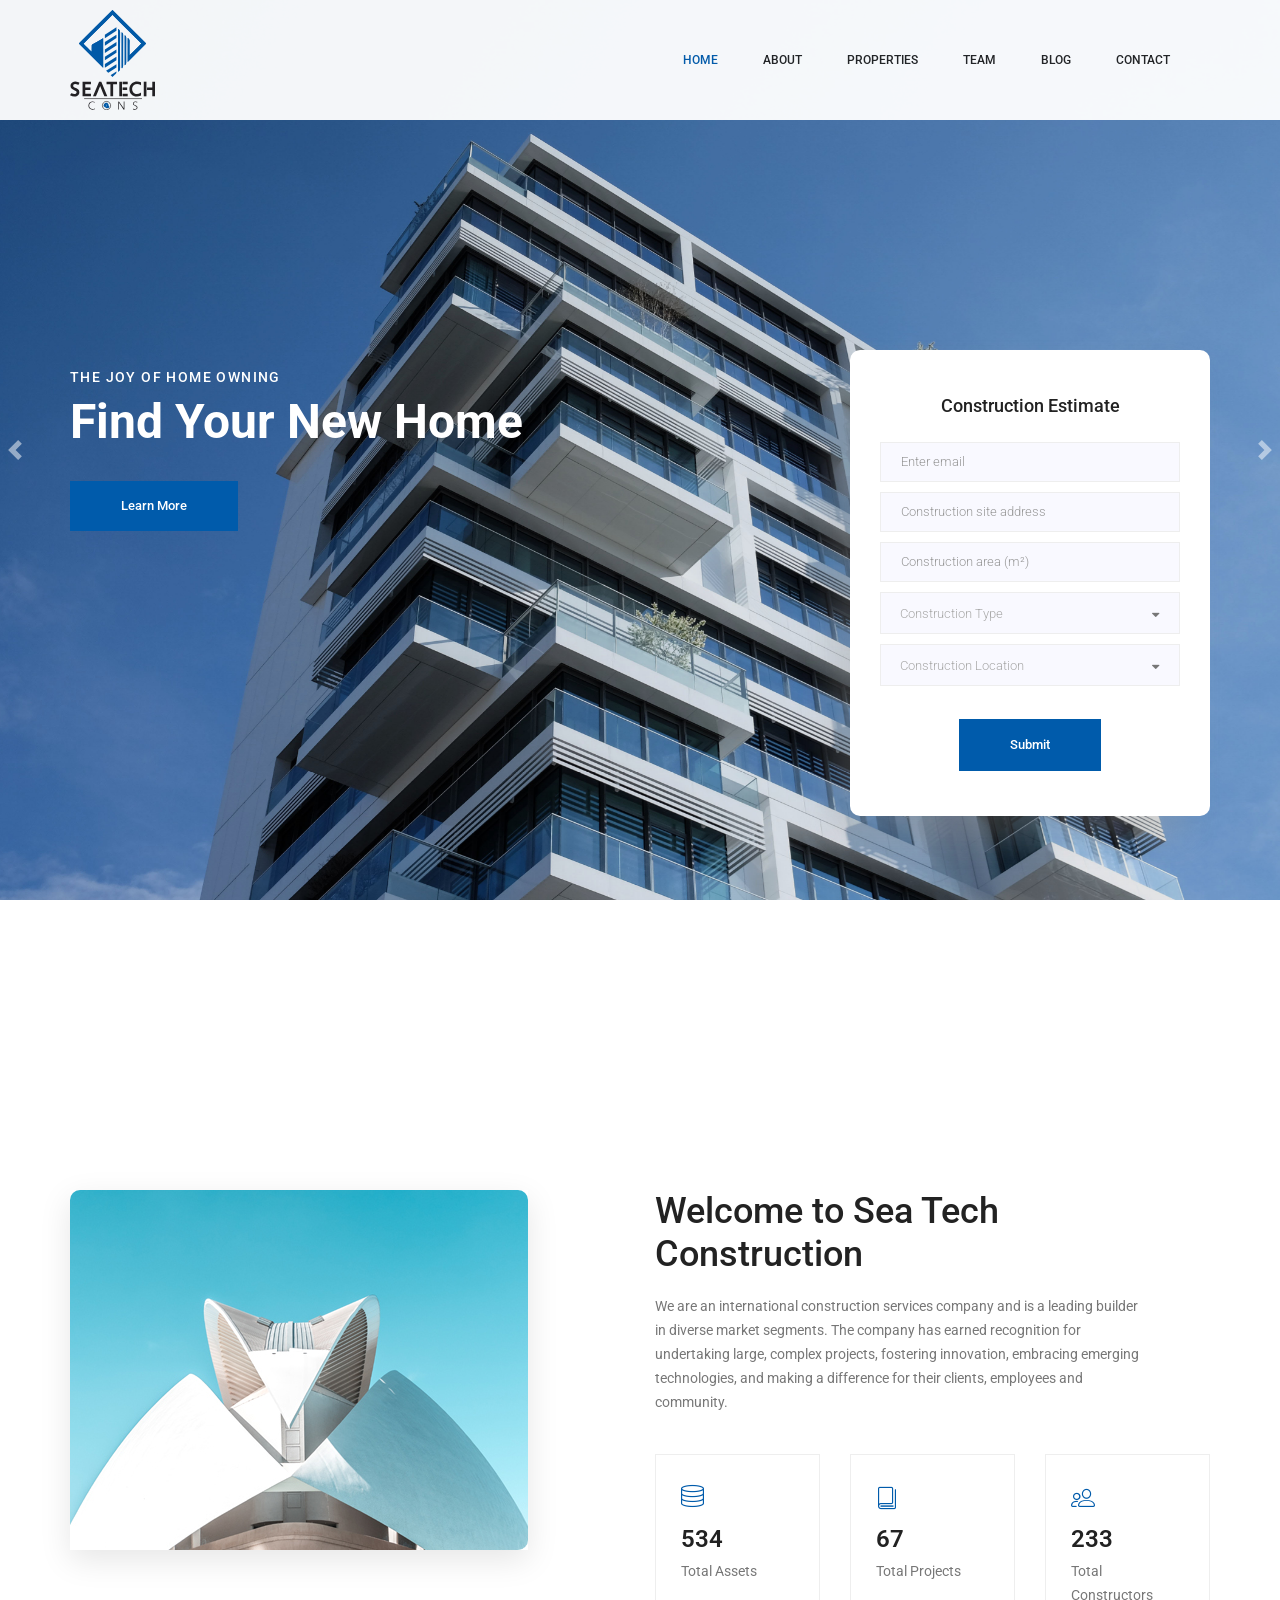
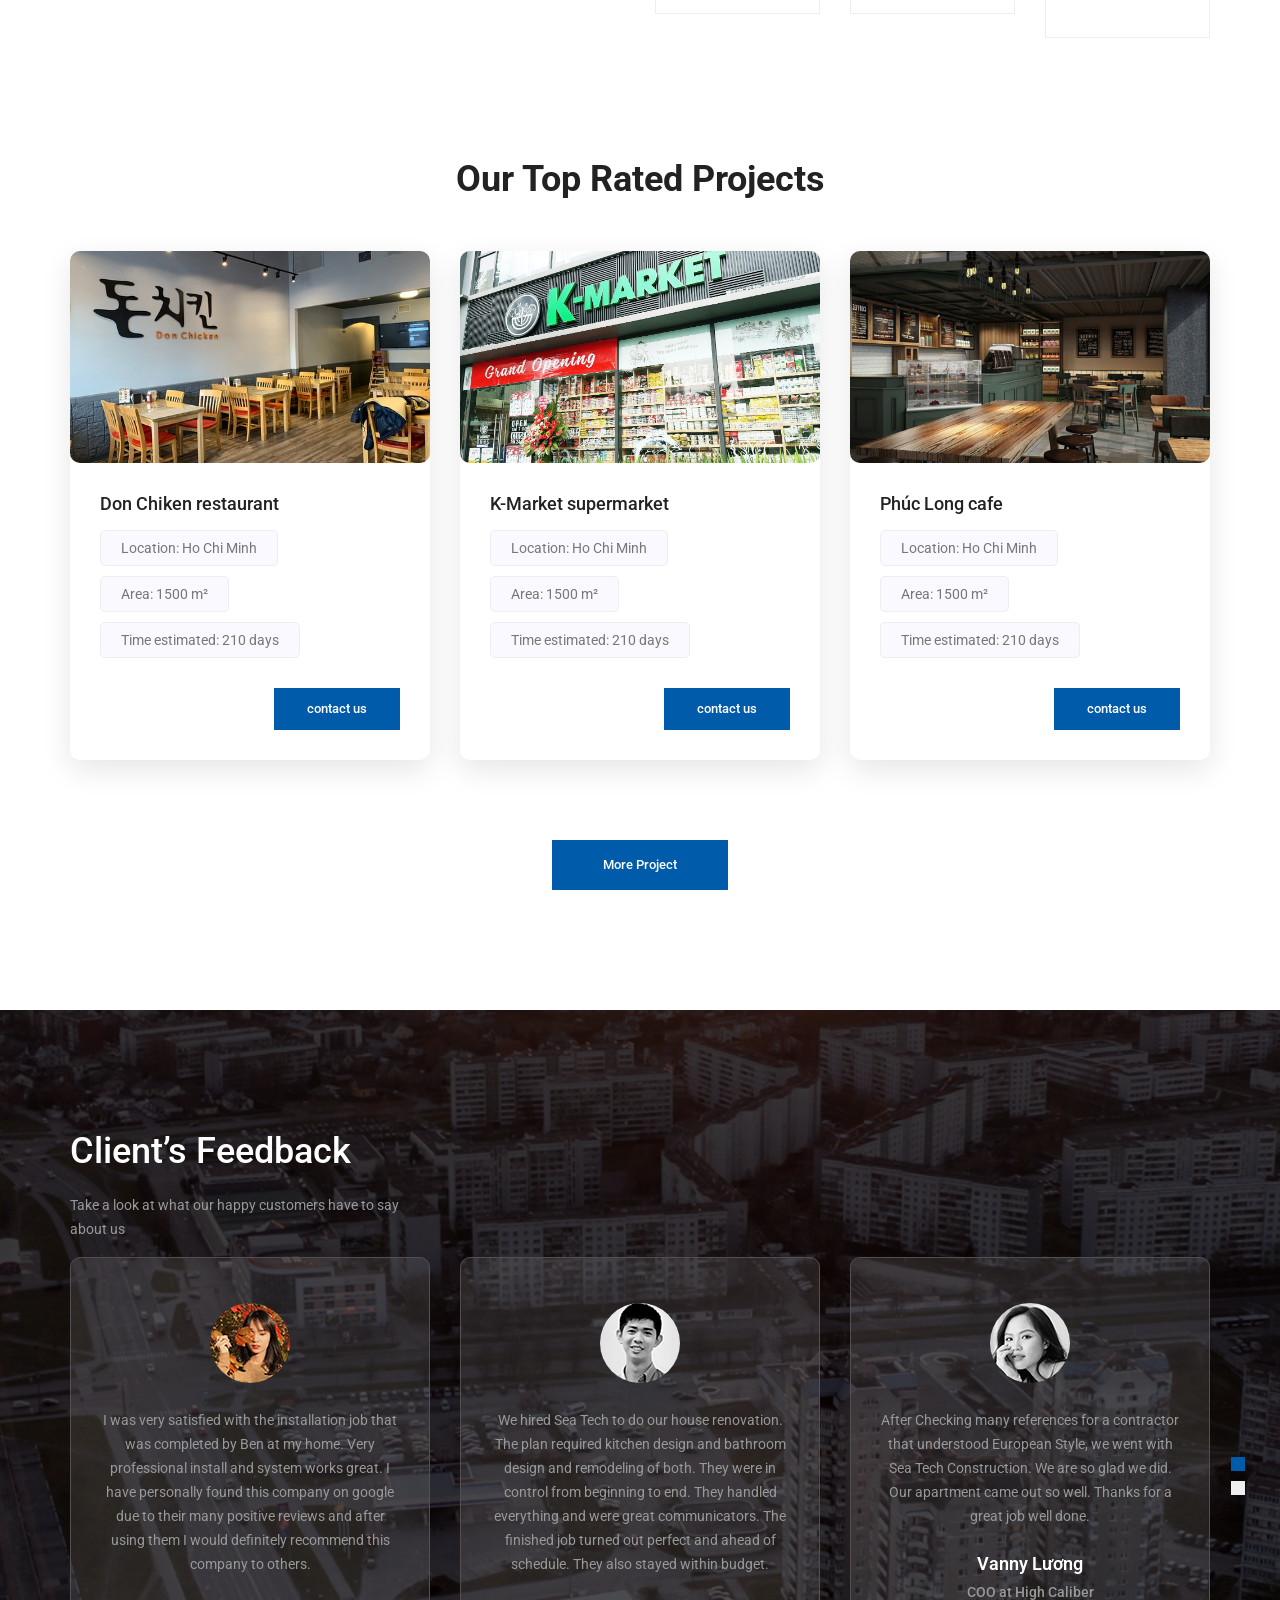
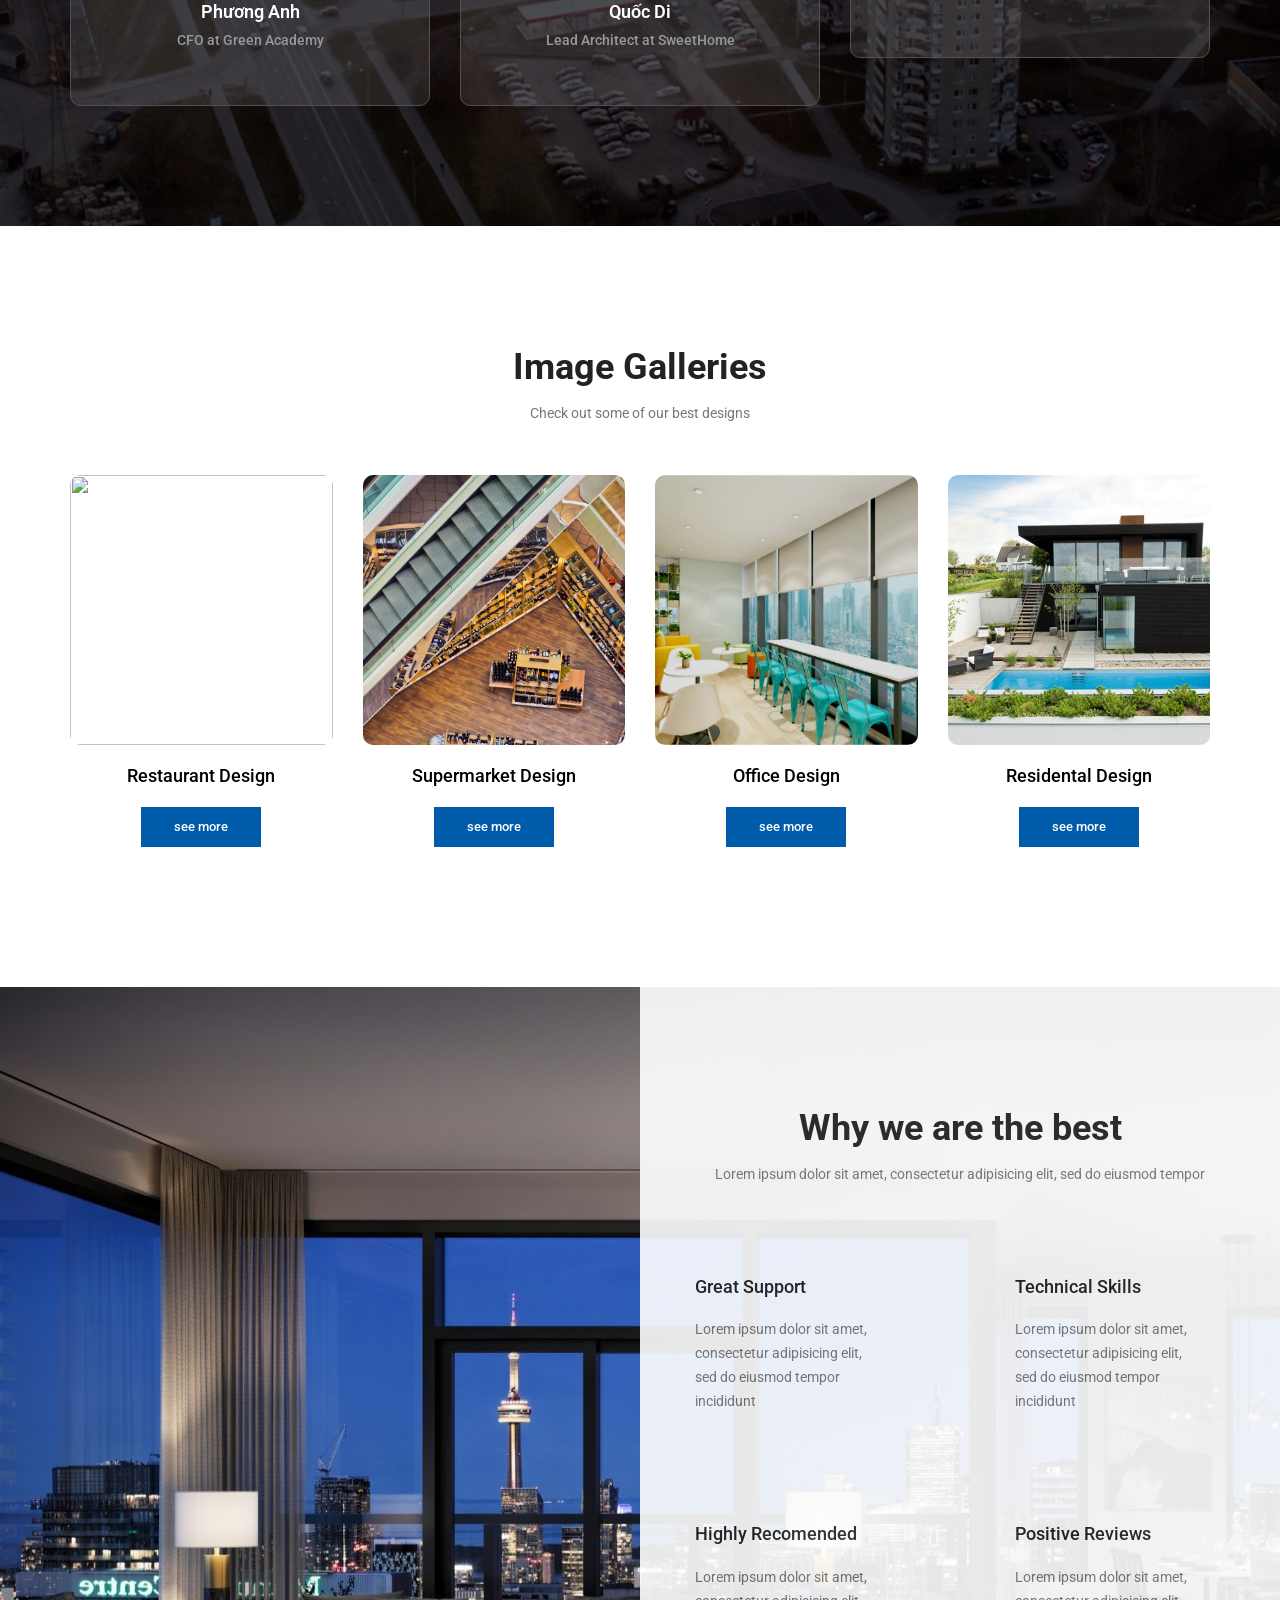
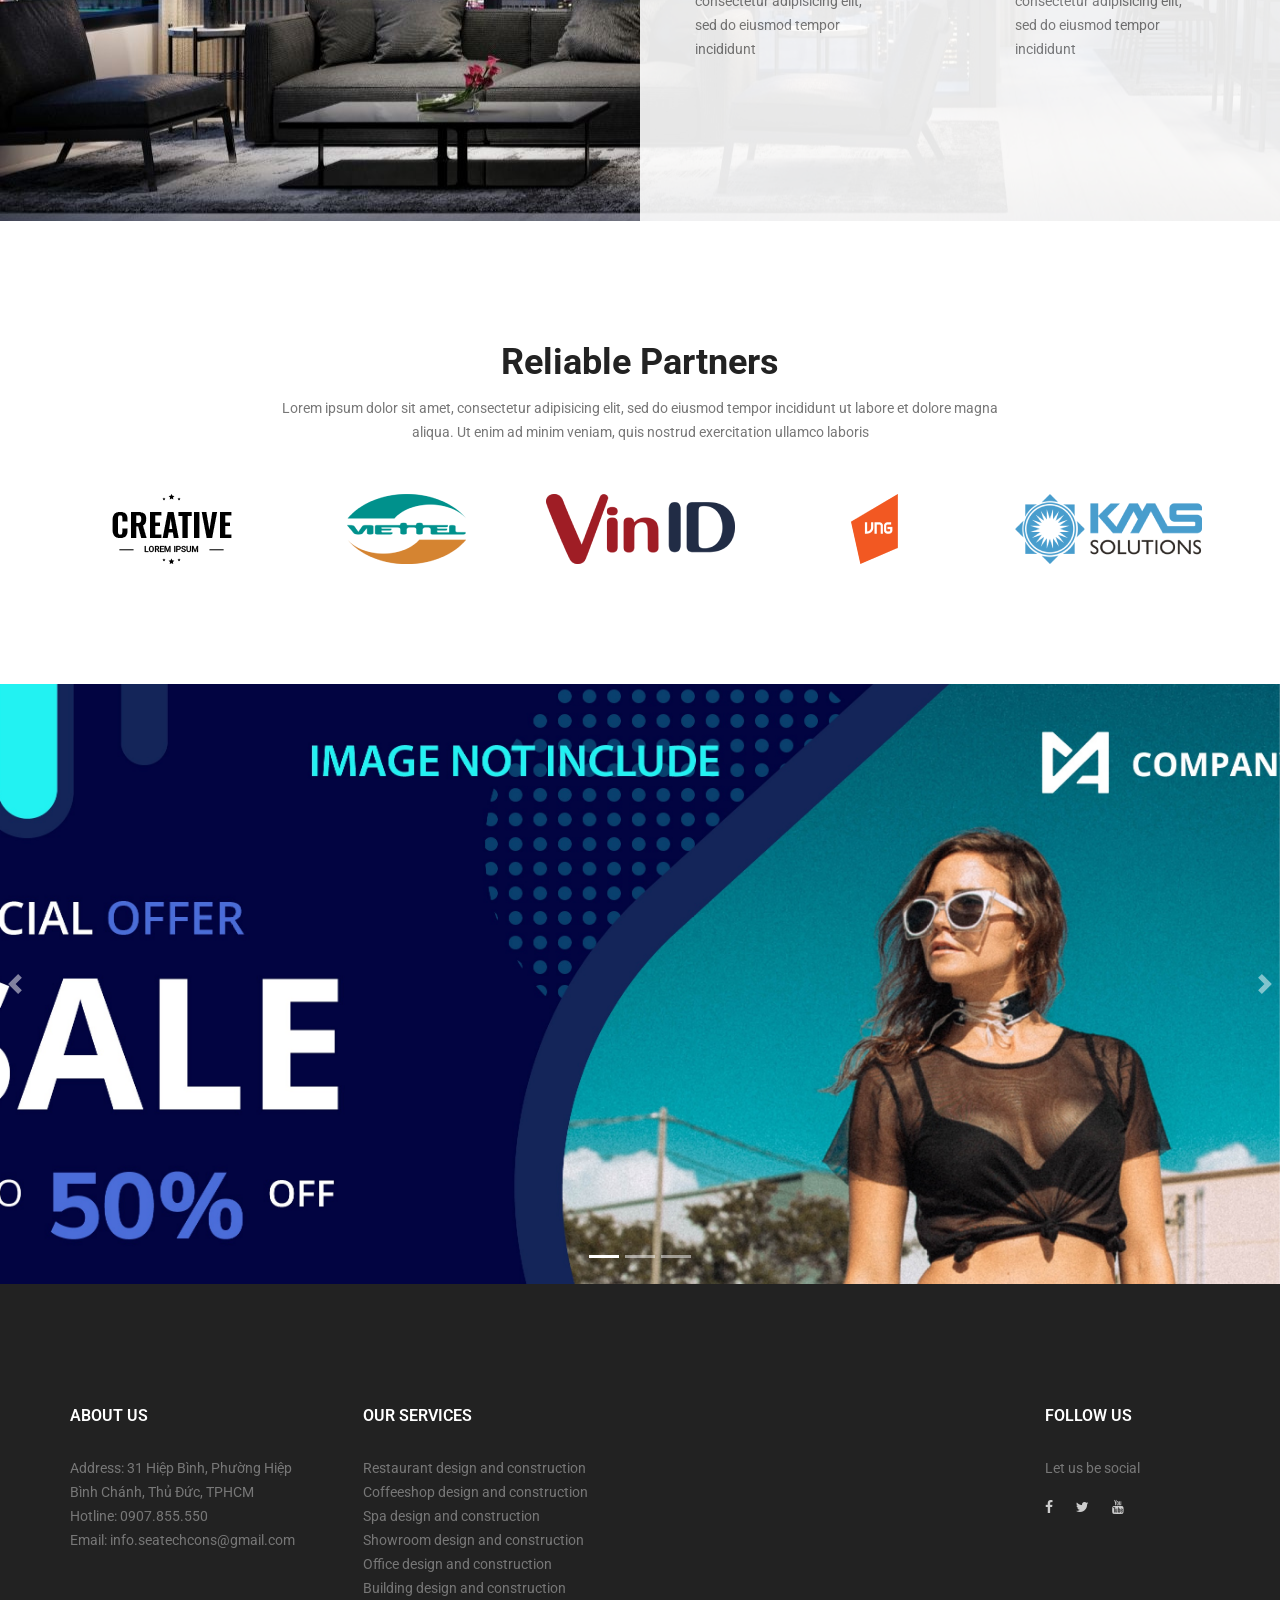
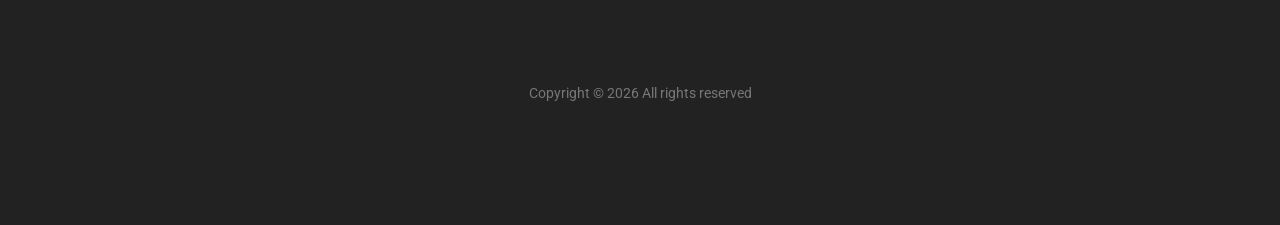
==== commit 92a3536d: "update color" ====
--- a/public/index.html
+++ b/public/index.html
@@ -1,63 +1,82 @@
 <!DOCTYPE html>
 <html lang="en">
-
-<head>
-  <!-- Required meta tags -->
-  <meta charset="utf-8" />
-  <meta name="viewport" content="width=device-width, initial-scale=1, shrink-to-fit=no" />
-  <link rel="icon" href="img/myImg/logo-favicon.png" type="image/png" />
-  <title>Sea Tech Construction</title>
-  <!-- Bootstrap CSS -->
-  <link rel="stylesheet" href="css/bootstrap.css" />
-  <link rel="stylesheet" href="vendors/linericon/style.css" />
-  <link rel="stylesheet" href="css/font-awesome.min.css" />
-  <link rel="stylesheet" href="vendors/owl-carousel/owl.carousel.min.css" />
-  <link rel="stylesheet" href="vendors/lightbox/simpleLightbox.css" />
-  <link rel="stylesheet" href="vendors/nice-select/css/nice-select.css" />
-  <link rel="stylesheet" href="vendors/animate-css/animate.css" />
-  <link rel="stylesheet" href="vendors/jquery-ui/jquery-ui.css" />
-  <!-- main css -->
-  <link rel="stylesheet" href="css/style.css" />
-  <link rel="stylesheet" href="css/responsive.css" />
-</head>
-
-<body>
-  <!--Facebook shit-->
-  <!-- <div id="fb-root"></div>
+  <head>
+    <!-- Required meta tags -->
+    <meta charset="utf-8" />
+    <meta
+      name="viewport"
+      content="width=device-width, initial-scale=1, shrink-to-fit=no"
+    />
+    <link rel="icon" href="img/myImg/logo-favicon.png" type="image/png" />
+    <title>Sea Tech Construction</title>
+    <!-- Bootstrap CSS -->
+    <link rel="stylesheet" href="css/bootstrap.css" />
+    <link rel="stylesheet" href="vendors/linericon/style.css" />
+    <link rel="stylesheet" href="css/font-awesome.min.css" />
+    <link rel="stylesheet" href="vendors/owl-carousel/owl.carousel.min.css" />
+    <link rel="stylesheet" href="vendors/lightbox/simpleLightbox.css" />
+    <link rel="stylesheet" href="vendors/nice-select/css/nice-select.css" />
+    <link rel="stylesheet" href="vendors/animate-css/animate.css" />
+    <link rel="stylesheet" href="vendors/jquery-ui/jquery-ui.css" />
+    <!-- main css -->
+    <link rel="stylesheet" href="css/style.css" />
+    <link rel="stylesheet" href="css/responsive.css" />
+  </head>
+
+  <body>
+    <!--Facebook shit-->
+    <!-- <div id="fb-root"></div>
   <script async defer crossorigin="anonymous"
     src="https://connect.facebook.net/en_US/sdk.js#xfbml=1&version=v8.0&appId=1813573518863293&autoLogAppEvents=1"
     nonce="BqL27mRE"></script> -->
 
-  <!--================Header Menu Area =================-->
-  <header class="header_area">
-    <div class="main_menu">
-      <nav class="navbar fixed-top navbar-expand-lg navbar-light bg-dark">
-        <div class="container box_1620">
-          <!-- Brand and toggle get grouped for better mobile display -->
-          <a class="navbar-brand logo_h" href="index.html"><img src="img/myImg/logo.png" alt=""
-              style="height: 60px; width: auto" /></a>
-          <button class="navbar-toggler" type="button" data-toggle="collapse" data-target="#navbarSupportedContent"
-            aria-controls="navbarSupportedContent" aria-expanded="false" aria-label="Toggle navigation">
-            <span class="icon-bar"></span>
-            <span class="icon-bar"></span>
-            <span class="icon-bar"></span>
-          </button>
-          <!-- Collect the nav links, forms, and other content for toggling -->
-          <div class="collapse navbar-collapse offset" id="navbarSupportedContent">
-            <ul class="nav navbar-nav menu_nav ml-auto">
-              <li class="nav-item active">
-                <a class="nav-link" href="index.html">Home</a>
-              </li>
-              <li class="nav-item">
-                <a class="nav-link" href="about-us.html">About</a>
-              </li>
-              <li class="nav-item">
-                <a class="nav-link" href="properties.html">Properties</a>
-              </li>
-              <li class="nav-item">
-                <a class="nav-link" href="agents.html">Team</a>
-              </li>
-              <!-- <li class="nav-item submenu dropdown">
+    <!--================Header Menu Area =================-->
+    <header class="header_area">
+      <div class="main_menu">
+        <nav
+          class="navbar fixed-top navbar-expand-lg navbar-light bg-white-custom"
+          style="padding-top: 5px; padding-bottom: 5px"
+        >
+          <div class="container box_1620">
+            <!-- Brand and toggle get grouped for better mobile display -->
+            <a class="navbar-brand logo_h" href="index.html"
+              ><img
+                src="img/myImg/LogoSeatech.svg"
+                alt=""
+                style="height: 100px; width: auto"
+            /></a>
+            <button
+              class="navbar-toggler"
+              type="button"
+              data-toggle="collapse"
+              data-target="#navbarSupportedContent"
+              aria-controls="navbarSupportedContent"
+              aria-expanded="false"
+              aria-label="Toggle navigation"
+            >
+              <span class="icon-bar"></span>
+              <span class="icon-bar"></span>
+              <span class="icon-bar"></span>
+            </button>
+            <!-- Collect the nav links, forms, and other content for toggling -->
+            <div
+              class="collapse navbar-collapse offset"
+              id="navbarSupportedContent"
+            >
+              <ul class="nav navbar-nav menu_nav ml-auto">
+                <li class="nav-item active">
+                  <a class="nav-link" href="index.html">Home</a>
+                </li>
+                <li class="nav-item">
+                  <a class="nav-link" href="about-us.html">About</a>
+                </li>
+                <li class="nav-item">
+                  <a class="nav-link" href="properties.html">Properties</a>
+                </li>
+                <li class="nav-item">
+                  <a class="nav-link" href="agents.html">Team</a>
+                </li>
+                <!-- <li class="nav-item submenu dropdown">
                   <a
                     href="#"
                     class="nav-link dropdown-toggle"
@@ -73,189 +92,248 @@
                     </li>
                   </ul>
                 </li> -->
-              <li class="nav-item submenu dropdown">
-                <a href="#" class="nav-link dropdown-toggle" data-toggle="dropdown" role="button" aria-haspopup="true"
-                  aria-expanded="false">Blog</a>
-                <ul class="dropdown-menu">
-                  <li class="nav-item">
-                    <a class="nav-link" href="blog.html">Blog</a>
-                  </li>
-                  <li class="nav-item">
-                    <a class="nav-link" href="single-blog.html">Blog Details</a>
-                  </li>
-                </ul>
-              </li>
-              <li class="nav-item">
-                <a class="nav-link" href="contact.html">Contact</a>
-              </li>
-            </ul>
-            <ul class="nav navbar-nav navbar-right">
-              <li class="nav-item">
-                <a class="search"><i class="lnr lnr-magnifier" style="display: none"></i></a>
-              </li>
-            </ul>
-          </div>
-        </div>
-      </nav>
-    </div>
-  </header>
-  <!--================Header Menu Area =================-->
-
-  <!--================Home Banner Area =================-->
-  <section class="home_banner_area" style="margin-top: 0px; height: 100vh">
-    <!-- slider background -->
-    <div style="position: absolute; left: 0px; top: 0px; z-index: -1" id="carouselExampleControls"
-      class="carousel slide" data-ride="carousel">
-      <div class="carousel-inner">
-        <div class="carousel-item active">
-          <img class="d-block w-100" src="img/myImg/banner-01.jpg" alt="First slide"
-            style="object-fit: cover; height: 100vh" />
-        </div>
-        <div class="carousel-item">
-          <img class="d-block w-100" src="img/myImg/banner-02.jpg" alt="Second slide"
-            style="object-fit: cover; height: 100vh" />
-        </div>
-        <div class="carousel-item">
-          <img class="d-block w-100" src="img/myImg/banner-03.jpg" alt="Third slide"
-            style="object-fit: cover; height: 100vh" />
-        </div>
-        <div class="carousel-item">
-          <img class="d-block w-100" src="img/myImg/banner-04.jpg" alt="Third slide"
-            style="object-fit: cover; height: 100vh" />
-        </div>
-        <div class="carousel-item">
-          <img class="d-block w-100" src="img/myImg/banner-05.jpg" alt="Third slide"
-            style="object-fit: cover; height: 100vh" />
-        </div>
-      </div>
-    </div>
-    <!-- end of slider background -->
-    <div class="banner_inner d-flex align-items-center">
+                <li class="nav-item submenu dropdown">
+                  <a
+                    href="#"
+                    class="nav-link dropdown-toggle"
+                    data-toggle="dropdown"
+                    role="button"
+                    aria-haspopup="true"
+                    aria-expanded="false"
+                    >Blog</a
+                  >
+                  <ul class="dropdown-menu">
+                    <li class="nav-item">
+                      <a class="nav-link" href="blog.html">Blog</a>
+                    </li>
+                    <li class="nav-item">
+                      <a class="nav-link" href="single-blog.html"
+                        >Blog Details</a
+                      >
+                    </li>
+                  </ul>
+                </li>
+                <li class="nav-item">
+                  <a class="nav-link" href="contact.html">Contact</a>
+                </li>
+              </ul>
+              <ul class="nav navbar-nav navbar-right">
+                <li class="nav-item">
+                  <a class="search"
+                    ><i class="lnr lnr-magnifier" style="display: none"></i
+                  ></a>
+                </li>
+              </ul>
+            </div>
+          </div>
+        </nav>
+      </div>
+    </header>
+    <!--================Header Menu Area =================-->
+
+    <!--================Home Banner Area =================-->
+    <section class="home_banner_area" style="margin-top: 0px; height: 100vh">
+      <!-- slider background -->
+      <div
+        style="position: absolute; left: 0px; top: 0px; z-index: -1"
+        id="carouselExampleControls"
+        class="carousel slide"
+        data-ride="carousel"
+      >
+        <div class="carousel-inner">
+          <div class="carousel-item active">
+            <img
+              class="d-block w-100"
+              src="img/myImg/banner-01.jpg"
+              alt="First slide"
+              style="object-fit: cover; height: 100vh"
+            />
+          </div>
+          <div class="carousel-item">
+            <img
+              class="d-block w-100"
+              src="img/myImg/banner-02.jpg"
+              alt="Second slide"
+              style="object-fit: cover; height: 100vh"
+            />
+          </div>
+          <div class="carousel-item">
+            <img
+              class="d-block w-100"
+              src="img/myImg/banner-03.jpg"
+              alt="Third slide"
+              style="object-fit: cover; height: 100vh"
+            />
+          </div>
+          <div class="carousel-item">
+            <img
+              class="d-block w-100"
+              src="img/myImg/banner-04.jpg"
+              alt="Third slide"
+              style="object-fit: cover; height: 100vh"
+            />
+          </div>
+          <div class="carousel-item">
+            <img
+              class="d-block w-100"
+              src="img/myImg/banner-05.jpg"
+              alt="Third slide"
+              style="object-fit: cover; height: 100vh"
+            />
+          </div>
+        </div>
+      </div>
+      <!-- end of slider background -->
+      <div class="banner_inner d-flex align-items-center">
+        <div class="container">
+          <div class="banner_content">
+            <h5>The joy of home owning</h5>
+            <h3>Find Your New Home</h3>
+            <a class="main_btn" href="#">Learn More</a>
+          </div>
+        </div>
+        <!--new form goes here-->
+
+        <!--new form goes here-->
+        <a
+          class="carousel-control-prev"
+          href="#carouselExampleControls"
+          role="button"
+          data-slide="prev"
+        >
+          <span class="carousel-control-prev-icon" aria-hidden="true"></span>
+          <span class="sr-only">Previous</span>
+        </a>
+        <a
+          class="carousel-control-next"
+          href="#carouselExampleControls"
+          role="button"
+          data-slide="next"
+        >
+          <span class="carousel-control-next-icon" aria-hidden="true"></span>
+          <span class="sr-only">Next</span>
+        </a>
+      </div>
+      <div class="container banner-form">
+        <div class="advanced_search">
+          <h3>Construction Estimate</h3>
+          <div class="search_select">
+            <div class="contact_form">
+              <div class="form-group">
+                <input
+                  type="email"
+                  class="form-control"
+                  id="exampleInputEmail1"
+                  aria-describedby="emailHelp"
+                  placeholder="Enter email"
+                />
+              </div>
+              <div class="form-group">
+                <input
+                  type="text"
+                  class="form-control"
+                  id="exampleInputPassword1"
+                  placeholder="Construction site address"
+                />
+              </div>
+              <div class="form-group">
+                <input
+                  type="password"
+                  class="form-control"
+                  id="exampleInputPassword1"
+                  placeholder="Construction area (m²)"
+                />
+              </div>
+            </div>
+            <select class="s_select">
+              <option value="1">Construction Type</option>
+              <option value="2">Empty lot</option>
+              <option value="3">Light modification</option>
+              <option value="4">Heavy modification</option>
+            </select>
+            <select class="s_select" id="stateList">
+              <option value="0">Construction Location</option>
+            </select>
+          </div>
+          <button type="submit" value="submit" class="btn submit_btn">
+            Submit
+          </button>
+        </div>
+      </div>
+    </section>
+    <!--================End Home Banner Area =================-->
+
+    <!--================Welcome Area =================-->
+    <section class="welcome_area p_120">
       <div class="container">
-        <div class="banner_content">
-          <h5>The joy of home owning</h5>
-          <h3>Find Your New Home</h3>
-          <a class="main_btn" href="#">Learn More</a>
-        </div>
-      </div>
-      <!--new form goes here-->
-
-      <!--new form goes here-->
-      <a class="carousel-control-prev" href="#carouselExampleControls" role="button" data-slide="prev">
-        <span class="carousel-control-prev-icon" aria-hidden="true"></span>
-        <span class="sr-only">Previous</span>
-      </a>
-      <a class="carousel-control-next" href="#carouselExampleControls" role="button" data-slide="next">
-        <span class="carousel-control-next-icon" aria-hidden="true"></span>
-        <span class="sr-only">Next</span>
-      </a>
-    </div>
-    <div class="container banner-form">
-      <div class="advanced_search">
-        <h3>Construction Estimate</h3>
-        <div class="search_select">
-          <div class="contact_form">
-            <div class="form-group">
-              <input type="email" class="form-control" id="exampleInputEmail1" aria-describedby="emailHelp"
-                placeholder="Enter email" />
-            </div>
-            <div class="form-group">
-              <input type="text" class="form-control" id="exampleInputPassword1"
-                placeholder="Construction site address" />
-            </div>
-            <div class="form-group">
-              <input type="password" class="form-control" id="exampleInputPassword1"
-                placeholder="Construction area (m²)" />
-            </div>
-          </div>
-          <select class="s_select">
-            <option value="1">Construction Type</option>
-            <option value="2">Empty lot</option>
-            <option value="3">Light modification</option>
-            <option value="4">Heavy modification</option>
-          </select>
-          <select class="s_select">
-            <option value="1">Construction Location</option>
-            <option value="2">Ho Chi Minh</option>
-            <option value="4">Ha Noi</option>
-            <option value="4">Dang Nang</option>
-          </select>
-        </div>
-        <button type="submit" value="submit" class="btn submit_btn">
-          Submit
-        </button>
-      </div>
-    </div>
-  </section>
-  <!--================End Home Banner Area =================-->
-
-  <!--================Welcome Area =================-->
-  <section class="welcome_area p_120">
-    <div class="container">
-      <div class="row welcome_inner">
-        <div class="col-lg-6">
-          <div class="welcome_img">
-            <img class="img-fluid" src="img/welcome-1.jpg" alt="" />
-          </div>
-        </div>
-        <div class="col-lg-6">
-          <div class="welcome_text">
-            <h4>Welcome to Sea Tech Construction</h4>
-            <p>
-              We are an international construction services company and is a
-              leading builder in diverse market segments. The company has
-              earned recognition for undertaking large, complex projects,
-              fostering innovation, embracing emerging technologies, and
-              making a difference for their clients, employees and community.
-            </p>
-            <div class="row">
-              <div class="col-sm-4">
-                <div class="wel_item">
-                  <i class="lnr lnr-database"></i>
-                  <h4>534</h4>
-                  <p>Total Assets</p>
-                </div>
-              </div>
-              <div class="col-sm-4">
-                <div class="wel_item">
-                  <i class="lnr lnr-book"></i>
-                  <h4>67</h4>
-                  <p>Total Projects</p>
-                </div>
-              </div>
-              <div class="col-sm-4">
-                <div class="wel_item">
-                  <i class="lnr lnr-users"></i>
-                  <h4>233</h4>
-                  <p>Total Constructors</p>
-                </div>
-              </div>
-            </div>
-          </div>
-        </div>
-      </div>
-    </div>
-  </section>
-  <!--================End Welcome Area =================-->
-
-  <!--================Properties Area =================-->
-  <section class="properties_area">
-    <div class="container">
-      <div class="main_title">
-        <h2>Our Top Rated Projects</h2>
-        <!-- <p>
+        <div class="row welcome_inner">
+          <div class="col-lg-6">
+            <div class="welcome_img">
+              <img class="img-fluid" src="img/welcome-1.jpg" alt="" />
+            </div>
+          </div>
+          <div class="col-lg-6">
+            <div class="welcome_text">
+              <h4>Welcome to Sea Tech Construction</h4>
+              <p>
+                We are an international construction services company and is a
+                leading builder in diverse market segments. The company has
+                earned recognition for undertaking large, complex projects,
+                fostering innovation, embracing emerging technologies, and
+                making a difference for their clients, employees and community.
+              </p>
+              <div class="row">
+                <div class="col-sm-4">
+                  <div class="wel_item">
+                    <i class="lnr lnr-database"></i>
+                    <h4>534</h4>
+                    <p>Total Assets</p>
+                  </div>
+                </div>
+                <div class="col-sm-4">
+                  <div class="wel_item">
+                    <i class="lnr lnr-book"></i>
+                    <h4>67</h4>
+                    <p>Total Projects</p>
+                  </div>
+                </div>
+                <div class="col-sm-4">
+                  <div class="wel_item">
+                    <i class="lnr lnr-users"></i>
+                    <h4>233</h4>
+                    <p>Total Constructors</p>
+                  </div>
+                </div>
+              </div>
+            </div>
+          </div>
+        </div>
+      </div>
+    </section>
+    <!--================End Welcome Area =================-->
+
+    <!--================Properties Area =================-->
+    <section class="properties_area">
+      <div class="container">
+        <div class="main_title">
+          <h2>Our Top Rated Projects</h2>
+          <!-- <p>
           Lorem ipsum dolor sit amet, consectetur adipisicing elit, sed do
           eiusmod tempor incididunt
         </p> -->
-      </div>
-      <div class="row properties_inner">
-        <div class="col-lg-4">
-          <div class="properties_item">
-            <div class="pp_img">
-              <img class="img-fluid" src="img/properties/don-chicken.jpg" alt="" />
-            </div>
-            <div class="pp_content">
-              <!-- <a href="#">
+        </div>
+        <div class="row properties_inner">
+          <div class="col-lg-4">
+            <div class="properties_item">
+              <div class="pp_img">
+                <img
+                  class="img-fluid"
+                  src="img/properties/don-chicken.jpg"
+                  alt=""
+                />
+              </div>
+              <div class="pp_content">
+                <!-- <a href="#">
                 <h4>DON Chicken</h4>
               </a>
               <div class="tags">
@@ -270,398 +348,478 @@
                 <h5>Total: $3.5M</h5>
                 <a class="main_btn" href="#">For Sale</a>
               </div> -->
-              <a href="#">
-                <h4>Don Chiken restaurant</h4>
-              </a>
-              <div class="tags">
-                <a href="#">Location: Ho Chi Minh</a>
-                <a href="#">Area: 1500 m²</a>
-                <a href="#">Time estimated: 210 days</a>
-              </div>
-              <div class="pp_footer">
-                <a class="main_btn" href="#">contact us</a>
-              </div>
-            </div>
-          </div>
-        </div>
-        <div class="col-lg-4">
-          <div class="properties_item">
-            <div class="pp_img">
-              <img class="img-fluid" src="img/properties/k-market.jpg" alt="" />
-            </div>
-            <div class="pp_content">
-              <a href="#">
-                <h4>K-Market supermarket</h4>
-              </a>
-              <div class="tags">
-                <a href="#">Location: Ho Chi Minh</a>
-                <a href="#">Area: 1500 m²</a>
-                <a href="#">Time estimated: 210 days</a>
-              </div>
-              <div class="pp_footer">
-                <a class="main_btn" href="#">contact us</a>
-              </div>
-            </div>
-          </div>
-        </div>
-        <div class="col-lg-4">
-          <div class="properties_item">
-            <div class="pp_img">
-              <img class="img-fluid" src="img/properties/phuc_long.jpg" alt="" />
-            </div>
-            <div class="pp_content">
-              <a href="#">
-                <h4>Phúc Long cafe</h4>
-              </a>
-              <div class="tags">
-                <a href="#">Location: Ho Chi Minh</a>
-                <a href="#">Area: 1500 m²</a>
-                <a href="#">Time estimated: 210 days</a>
-              </div>
-              <div class="pp_footer">
-                <a class="main_btn" href="#">contact us</a>
-              </div>
-            </div>
-          </div>
-        </div>
-        <div class="col-12 d-flex justify-content-center" style="padding: 0px; margin-top: 80px">
-          <a class="main_btn" href="#">More Project</a>
-        </div>
-      </div>
-    </div>
-  </section>
-  <!--================End Properties Area =================-->
-
-  <!--================Testimonials Area =================-->
-  <section class="testimonials_area p_120">
-    <div class="container">
-      <div class="row testimonials_inner">
-        <div class="col-lg-12">
-          <div class="testi_left_text">
-            <h4>Client’s Feedback</h4>
-            <p>
-              Take a look at what our happy customers have to say about us
-            </p>
-          </div>
-        </div>
-        <div class="col-lg-12">
-          <div class="testi_slider owl-carousel">
-            <div class="item">
-              <div class="testi_item">
-                <img src="img/testimonials/testi-1.png" alt="" style="border-radius: 50%" />
-                <p>
-                  I was very satisfied with the installation job that was
-                  completed by Ben at my home. Very professional install and
-                  system works great. I have personally found this company on
-                  google due to their many positive reviews and after using
-                  them I would definitely recommend this company to others.
-                </p>
-                <h4>Phương Anh</h4>
-                <h6>CFO at Green Academy</h6>
-              </div>
-            </div>
-            <div class="item">
-              <div class="testi_item">
-                <img src="img/testimonials/testi-2.png" alt="" style="border-radius: 50%" />
-                <p>
-                  We hired Sea Tech to do our house renovation. The plan
-                  required kitchen design and bathroom design and remodeling
-                  of both. They were in control from beginning to end. They
-                  handled everything and were great communicators. The
-                  finished job turned out perfect and ahead of schedule. They
-                  also stayed within budget.
-                </p>
-                <h4>Quốc Di</h4>
-                <h6>Lead Architect at SweetHome</h6>
-              </div>
-            </div>
-            <div class="item">
-              <div class="testi_item">
-                <img src="img/testimonials/testi-3.png" alt="" style="border-radius: 50%" />
-                <p>
-                  After Checking many references for a contractor that
-                  understood European Style, we went with Sea Tech
-                  Construction. We are so glad we did. Our apartment came out
-                  so well. Thanks for a great job well done.
-                </p>
-                <h4>Vanny Lương</h4>
-                <h6>COO at High Caliber</h6>
-              </div>
-            </div>
-            <div class="item">
-              <div class="testi_item">
-                <img src="img/testimonials/testi-4.png" alt="" style="border-radius: 50%" />
-                <p>
-                  It won’t be a bigger problem to find one video game lover in
-                  your neighbor. Since the introduction of Virtual Game, it
-                  has been achieving great heights so far as its
-                </p>
-                <h4>Cordelia Barton</h4>
-                <h6>Oversea Manager</h6>
-              </div>
-            </div>
-          </div>
-        </div>
-      </div>
-    </div>
-  </section>
-  <!--================End Testimonials Area =================-->
-
-  <!--================Cities Area =================-->
-  <section class="cities_area p_120">
-    <div class="container">
-      <div class="main_title">
-        <h2>Image Galleries</h2>
-        <p>Check out some of our best designs</p>
-      </div>
-      <div class="row cities_inner text-center">
-        <div class="col-lg-3 col-md-6">
-          <div class="cities_item">
-            <img class="img-fluid" src="img/cities/restaurant.jpg" alt="" />
-          </div>
-          <h4 class="gal_title">Restaurant Design</h4>
-          <a class="main_btn2" href="#">see more</a>
-        </div>
-        <div class="col-lg-3 col-md-6">
-          <div class="cities_item">
-            <img class="img-fluid" src="img/cities/supermarket.jpg" alt="" />
-          </div>
-          <h4 class="gal_title">Supermarket Design</h4>
-          <a class="main_btn2" href="#">see more</a>
-        </div>
-        <div class="col-lg-3 col-md-6">
-          <div class="cities_item">
-            <img class="img-fluid" src="img/cities/office.png" alt="" />
-          </div>
-          <h4 class="gal_title">Office Design</h4>
-          <a class="main_btn2" href="#">see more</a>
-        </div>
-        <div class="col-lg-3 col-md-6">
-          <div class="cities_item">
-            <img class="img-fluid" src="img/cities/villa.jpg" alt="" />
-          </div>
-          <h4 class="gal_title">Residental Design</h4>
-          <a class="main_btn2" href="#">see more</a>
-        </div>
-      </div>
-    </div>
-  </section>
-  <!--================End Cities Area =================-->
-
-  <!--================Feature Area =================-->
-  <section class="feature_area p_120 whyus_banner">
+                <a href="#">
+                  <h4>Don Chiken restaurant</h4>
+                </a>
+                <div class="tags">
+                  <a href="#">Location: Ho Chi Minh</a>
+                  <a href="#">Area: 1500 m²</a>
+                  <a href="#">Time estimated: 210 days</a>
+                </div>
+                <div class="pp_footer">
+                  <a class="main_btn" href="#">contact us</a>
+                </div>
+              </div>
+            </div>
+          </div>
+          <div class="col-lg-4">
+            <div class="properties_item">
+              <div class="pp_img">
+                <img
+                  class="img-fluid"
+                  src="img/properties/k-market.jpg"
+                  alt=""
+                />
+              </div>
+              <div class="pp_content">
+                <a href="#">
+                  <h4>K-Market supermarket</h4>
+                </a>
+                <div class="tags">
+                  <a href="#">Location: Ho Chi Minh</a>
+                  <a href="#">Area: 1500 m²</a>
+                  <a href="#">Time estimated: 210 days</a>
+                </div>
+                <div class="pp_footer">
+                  <a class="main_btn" href="#">contact us</a>
+                </div>
+              </div>
+            </div>
+          </div>
+          <div class="col-lg-4">
+            <div class="properties_item">
+              <div class="pp_img">
+                <img
+                  class="img-fluid"
+                  src="img/properties/phuc_long.jpg"
+                  alt=""
+                />
+              </div>
+              <div class="pp_content">
+                <a href="#">
+                  <h4>Phúc Long cafe</h4>
+                </a>
+                <div class="tags">
+                  <a href="#">Location: Ho Chi Minh</a>
+                  <a href="#">Area: 1500 m²</a>
+                  <a href="#">Time estimated: 210 days</a>
+                </div>
+                <div class="pp_footer">
+                  <a class="main_btn" href="#">contact us</a>
+                </div>
+              </div>
+            </div>
+          </div>
+          <div
+            class="col-12 d-flex justify-content-center"
+            style="padding: 0px; margin-top: 80px"
+          >
+            <a class="main_btn" href="#">More Project</a>
+          </div>
+        </div>
+      </div>
+    </section>
+    <!--================End Properties Area =================-->
+
+    <!--================Testimonials Area =================-->
+    <section class="testimonials_area p_120">
+      <div class="container">
+        <div class="row testimonials_inner">
+          <div class="col-lg-12">
+            <div class="testi_left_text">
+              <h4>Client’s Feedback</h4>
+              <p>
+                Take a look at what our happy customers have to say about us
+              </p>
+            </div>
+          </div>
+          <div class="col-lg-12">
+            <div class="testi_slider owl-carousel">
+              <div class="item">
+                <div class="testi_item">
+                  <img
+                    src="img/testimonials/testi-1.png"
+                    alt=""
+                    style="border-radius: 50%"
+                  />
+                  <p>
+                    I was very satisfied with the installation job that was
+                    completed by Ben at my home. Very professional install and
+                    system works great. I have personally found this company on
+                    google due to their many positive reviews and after using
+                    them I would definitely recommend this company to others.
+                  </p>
+                  <h4>Phương Anh</h4>
+                  <h6>CFO at Green Academy</h6>
+                </div>
+              </div>
+              <div class="item">
+                <div class="testi_item">
+                  <img
+                    src="img/testimonials/testi-2.png"
+                    alt=""
+                    style="border-radius: 50%"
+                  />
+                  <p>
+                    We hired Sea Tech to do our house renovation. The plan
+                    required kitchen design and bathroom design and remodeling
+                    of both. They were in control from beginning to end. They
+                    handled everything and were great communicators. The
+                    finished job turned out perfect and ahead of schedule. They
+                    also stayed within budget.
+                  </p>
+                  <h4>Quốc Di</h4>
+                  <h6>Lead Architect at SweetHome</h6>
+                </div>
+              </div>
+              <div class="item">
+                <div class="testi_item">
+                  <img
+                    src="img/testimonials/testi-3.png"
+                    alt=""
+                    style="border-radius: 50%"
+                  />
+                  <p>
+                    After Checking many references for a contractor that
+                    understood European Style, we went with Sea Tech
+                    Construction. We are so glad we did. Our apartment came out
+                    so well. Thanks for a great job well done.
+                  </p>
+                  <h4>Vanny Lương</h4>
+                  <h6>COO at High Caliber</h6>
+                </div>
+              </div>
+              <div class="item">
+                <div class="testi_item">
+                  <img
+                    src="img/testimonials/testi-4.png"
+                    alt=""
+                    style="border-radius: 50%"
+                  />
+                  <p>
+                    It won’t be a bigger problem to find one video game lover in
+                    your neighbor. Since the introduction of Virtual Game, it
+                    has been achieving great heights so far as its
+                  </p>
+                  <h4>Cordelia Barton</h4>
+                  <h6>Oversea Manager</h6>
+                </div>
+              </div>
+            </div>
+          </div>
+        </div>
+      </div>
+    </section>
+    <!--================End Testimonials Area =================-->
+
+    <!--================Cities Area =================-->
+    <section class="cities_area p_120">
+      <div class="container">
+        <div class="main_title">
+          <h2>Image Galleries</h2>
+          <p>Check out some of our best designs</p>
+        </div>
+        <div class="row cities_inner text-center">
+          <div class="col-lg-3 col-md-6">
+            <div class="cities_item">
+              <img class="img-fluid" src="img/cities/restaurant.jpg" alt="" />
+            </div>
+            <h4 class="gal_title">Restaurant Design</h4>
+            <a class="main_btn2" href="#">see more</a>
+          </div>
+          <div class="col-lg-3 col-md-6">
+            <div class="cities_item">
+              <img class="img-fluid" src="img/cities/supermarket.jpg" alt="" />
+            </div>
+            <h4 class="gal_title">Supermarket Design</h4>
+            <a class="main_btn2" href="#">see more</a>
+          </div>
+          <div class="col-lg-3 col-md-6">
+            <div class="cities_item">
+              <img class="img-fluid" src="img/cities/office.png" alt="" />
+            </div>
+            <h4 class="gal_title">Office Design</h4>
+            <a class="main_btn2" href="#">see more</a>
+          </div>
+          <div class="col-lg-3 col-md-6">
+            <div class="cities_item">
+              <img class="img-fluid" src="img/cities/villa.jpg" alt="" />
+            </div>
+            <h4 class="gal_title">Residental Design</h4>
+            <a class="main_btn2" href="#">see more</a>
+          </div>
+        </div>
+      </div>
+    </section>
+    <!--================End Cities Area =================-->
+
+    <!--================Feature Area =================-->
+    <section class="feature_area p_120 whyus_banner">
+      <div class="container-fluid">
+        <div class="row">
+          <div class="col-lg-6 col-md-0"></div>
+          <div class="col-lg-6 col-md-12 white-background">
+            <div class="main_title">
+              <h2>Why we are the best</h2>
+              <p>
+                Lorem ipsum dolor sit amet, consectetur adipisicing elit, sed do
+                eiusmod tempor
+              </p>
+            </div>
+            <div class="row feature_inner">
+              <div class="col-lg-6">
+                <div class="feature_item">
+                  <h4>Great Support</h4>
+                  <p>
+                    Lorem ipsum dolor sit amet, consectetur adipisicing elit,
+                    sed do eiusmod tempor incididunt
+                  </p>
+                </div>
+              </div>
+              <div class="col-lg-6">
+                <div class="feature_item">
+                  <h4>Technical Skills</h4>
+                  <p>
+                    Lorem ipsum dolor sit amet, consectetur adipisicing elit,
+                    sed do eiusmod tempor incididunt
+                  </p>
+                </div>
+              </div>
+              <div class="col-lg-6">
+                <div class="feature_item">
+                  <h4>Highly Recomended</h4>
+                  <p>
+                    Lorem ipsum dolor sit amet, consectetur adipisicing elit,
+                    sed do eiusmod tempor incididunt
+                  </p>
+                </div>
+              </div>
+              <div class="col-lg-6">
+                <div class="feature_item">
+                  <h4>Positive Reviews</h4>
+                  <p>
+                    Lorem ipsum dolor sit amet, consectetur adipisicing elit,
+                    sed do eiusmod tempor incididunt
+                  </p>
+                </div>
+              </div>
+            </div>
+          </div>
+        </div>
+      </div>
+    </section>
+    <!--================End Feature Area =================-->
+
+    <!--================Clients Logo Area =================-->
+    <section class="clients_logo_area p_120">
+      <div class="container">
+        <div class="main_title">
+          <h2>Reliable Partners</h2>
+          <p>
+            Lorem ipsum dolor sit amet, consectetur adipisicing elit, sed do
+            eiusmod tempor incididunt ut labore et dolore magna aliqua. Ut enim
+            ad minim veniam, quis nostrud exercitation ullamco laboris
+          </p>
+        </div>
+        <div class="clients_slider owl-carousel">
+          <div class="item">
+            <img src="img/clients-logo/cl-1.png" alt="" />
+          </div>
+          <div class="item">
+            <img src="img/clients-logo/c-logo-2.png" alt="" />
+          </div>
+          <div class="item">
+            <img src="img/clients-logo/cl-3.png" alt="" />
+          </div>
+          <div class="item">
+            <img src="img/clients-logo/cl-4.png" alt="" />
+          </div>
+          <div class="item">
+            <img src="img/clients-logo/cl-5.png" alt="" />
+          </div>
+          <div class="item">
+            <img src="img/clients-logo/cl-1.png" alt="" />
+          </div>
+          <div class="item">
+            <img src="img/clients-logo/c-logo-2.png" alt="" />
+          </div>
+          <div class="item">
+            <img src="img/clients-logo/cl-3.png" alt="" />
+          </div>
+          <div class="item">
+            <img src="img/clients-logo/cl-4.png" alt="" />
+          </div>
+          <div class="item">
+            <img src="img/clients-logo/cl-5.png" alt="" />
+          </div>
+        </div>
+      </div>
+    </section>
+    <!--================End Clients Logo Area =================-->
+
+    <!--================Promo Banner Area =================-->
     <div class="container-fluid">
       <div class="row">
-        <div class="col-lg-6 col-md-0"></div>
-        <div class="col-lg-6 col-md-12 white-background">
-          <div class="main_title">
-            <h2>Why we are the best</h2>
-            <p>
-              Lorem ipsum dolor sit amet, consectetur adipisicing elit, sed do
-              eiusmod tempor
-            </p>
-          </div>
-          <div class="row feature_inner">
-            <div class="col-lg-6">
-              <div class="feature_item">
-                <h4>Great Support</h4>
-                <p>
-                  Lorem ipsum dolor sit amet, consectetur adipisicing elit, sed do
-                  eiusmod tempor incididunt
-                </p>
-              </div>
-            </div>
-            <div class="col-lg-6">
-              <div class="feature_item">
-                <h4>Technical Skills</h4>
-                <p>
-                  Lorem ipsum dolor sit amet, consectetur adipisicing elit, sed do
-                  eiusmod tempor incididunt
-                </p>
-              </div>
-            </div>
-            <div class="col-lg-6">
-              <div class="feature_item">
-                <h4>Highly Recomended</h4>
-                <p>
-                  Lorem ipsum dolor sit amet, consectetur adipisicing elit, sed do
-                  eiusmod tempor incididunt
-                </p>
-              </div>
-            </div>
-            <div class="col-lg-6">
-              <div class="feature_item">
-                <h4>Positive Reviews</h4>
-                <p>
-                  Lorem ipsum dolor sit amet, consectetur adipisicing elit, sed do
-                  eiusmod tempor incididunt
-                </p>
-              </div>
-            </div>
+        <div class="col-12" style="padding-left: 0px; padding-right: 0px">
+          <div
+            id="carouselExampleIndicators"
+            class="carousel slide"
+            data-ride="carousel"
+          >
+            <ol class="carousel-indicators">
+              <li
+                data-target="#carouselExampleIndicators"
+                data-slide-to="0"
+                class="active"
+              ></li>
+              <li
+                data-target="#carouselExampleIndicators"
+                data-slide-to="1"
+              ></li>
+              <li
+                data-target="#carouselExampleIndicators"
+                data-slide-to="2"
+              ></li>
+            </ol>
+            <div class="carousel-inner">
+              <div class="carousel-item active promo_banner">
+                <img
+                  class="d-block w-100"
+                  src="img/promoBanner/promo_banner_1.jpg"
+                  alt="First slide"
+                />
+              </div>
+              <div class="carousel-item promo_banner">
+                <img
+                  class="d-block w-100"
+                  src="img/promoBanner/promo_banner_2.jpg"
+                  alt="Second slide"
+                />
+              </div>
+              <div class="carousel-item promo_banner">
+                <img
+                  class="d-block w-100"
+                  src="img/promoBanner/promo_banner_3.jpg"
+                  alt="Third slide"
+                />
+              </div>
+            </div>
+            <a
+              class="carousel-control-prev"
+              href="#carouselExampleIndicators"
+              role="button"
+              data-slide="prev"
+            >
+              <span
+                class="carousel-control-prev-icon"
+                aria-hidden="true"
+              ></span>
+              <span class="sr-only">Previous</span>
+            </a>
+            <a
+              class="carousel-control-next"
+              href="#carouselExampleIndicators"
+              role="button"
+              data-slide="next"
+            >
+              <span
+                class="carousel-control-next-icon"
+                aria-hidden="true"
+              ></span>
+              <span class="sr-only">Next</span>
+            </a>
           </div>
         </div>
       </div>
     </div>
-  </section>
-  <!--================End Feature Area =================-->
-
-  <!--================Clients Logo Area =================-->
-  <section class="clients_logo_area p_120">
-    <div class="container">
-      <div class="main_title">
-        <h2>Reliable Partners</h2>
-        <p>
-          Lorem ipsum dolor sit amet, consectetur adipisicing elit, sed do
-          eiusmod tempor incididunt ut labore et dolore magna aliqua. Ut enim
-          ad minim veniam, quis nostrud exercitation ullamco laboris
-        </p>
-      </div>
-      <div class="clients_slider owl-carousel">
-        <div class="item">
-          <img src="img/clients-logo/c-logo-1.png" alt="" />
-        </div>
-        <div class="item">
-          <img src="img/clients-logo/c-logo-2.png" alt="" />
-        </div>
-        <div class="item">
-          <img src="img/clients-logo/c-logo-3.png" alt="" />
-        </div>
-        <div class="item">
-          <img src="img/clients-logo/c-logo-4.png" alt="" />
-        </div>
-        <div class="item">
-          <img src="img/clients-logo/c-logo-5.png" alt="" />
-        </div>
-        <div class="item">
-          <img src="img/clients-logo/c-logo-1.png" alt="" />
-        </div>
-        <div class="item">
-          <img src="img/clients-logo/c-logo-2.png" alt="" />
-        </div>
-        <div class="item">
-          <img src="img/clients-logo/c-logo-3.png" alt="" />
-        </div>
-        <div class="item">
-          <img src="img/clients-logo/c-logo-4.png" alt="" />
-        </div>
-        <div class="item">
-          <img src="img/clients-logo/c-logo-5.png" alt="" />
-        </div>
-      </div>
-    </div>
-  </section>
-  <!--================End Clients Logo Area =================-->
-
-  <!--================Promo Banner Area =================-->
-  <div class="container-fluid">
-    <div class="row">
-      <div class="col-12" style="padding-left: 0px; padding-right: 0px">
-        <div id="carouselExampleIndicators" class="carousel slide" data-ride="carousel">
-          <ol class="carousel-indicators">
-            <li data-target="#carouselExampleIndicators" data-slide-to="0" class="active"></li>
-            <li data-target="#carouselExampleIndicators" data-slide-to="1"></li>
-            <li data-target="#carouselExampleIndicators" data-slide-to="2"></li>
-          </ol>
-          <div class="carousel-inner">
-            <div class="carousel-item active promo_banner">
-              <img class="d-block w-100" src="img/promoBanner/promo_banner_1.jpg" alt="First slide">
-            </div>
-            <div class="carousel-item promo_banner">
-              <img class="d-block w-100" src="img/promoBanner/promo_banner_2.jpg" alt="Second slide">
-            </div>
-            <div class="carousel-item promo_banner">
-              <img class="d-block w-100" src="img/promoBanner/promo_banner_3.jpg" alt="Third slide">
-            </div>
-          </div>
-          <a class="carousel-control-prev" href="#carouselExampleIndicators" role="button" data-slide="prev">
-            <span class="carousel-control-prev-icon" aria-hidden="true"></span>
-            <span class="sr-only">Previous</span>
-          </a>
-          <a class="carousel-control-next" href="#carouselExampleIndicators" role="button" data-slide="next">
-            <span class="carousel-control-next-icon" aria-hidden="true"></span>
-            <span class="sr-only">Next</span>
-          </a>
-        </div>
-      </div>
-    </div>
-  </div>
-  <!--================End Promo Banner Area =================-->
-
-  <!--================ start footer Area  =================-->
-  <footer class="footer-area p_120">
-    <div class="container">
-      <div class="row">
-        <div class="col-lg-3 col-md-6 col-sm-6">
-          <div class="single-footer-widget">
-            <h6 class="footer_title">About Us</h6>
-            <p>Address: 31 Hiệp Bình, Phường Hiệp Bình Chánh, Thủ Đức, TPHCM</p>
-            <p>Hotline: 0907.855.550</p>
-            <p>Email: info.seatechcons@gmail.com</p>
-          </div>
-        </div>
-        <div class="col-lg-3 col-md-6 col-sm-6">
-          <div class="single-footer-widget">
-            <h6 class="footer_title">Our services</h6>
-            <a href="#">Restaurant design and construction</a>
-            <br />
-            <a href="#">Coffeeshop design and construction</a>
-            <br />
-            <a href="#">Spa design and construction</a>
-            <br />
-            <a href="#">Showroom design and construction</a>
-            <br />
-            <a href="#">Office design and construction</a>
-            <br />
-            <a href="#">Building design and construction</a>
-            <br />
-          </div>
-        </div>
-        <div class="col-lg-4 col-md-6 col-sm-6">
-
-          <iframe src="https://www.facebook.com/plugins/page.php?href=https%3A%2F%2Fwww.facebook.com%2Ffacebook&width=340&height=500&small_header=false&adapt_container_width=true&hide_cover=false&show_facepile=true&appId=1813573518863293" width="100%" height="200" style="border:none;overflow:hidden" scrolling="no" frameborder="0" allowTransparency="true" allow="encrypted-media"></iframe>
-
-        </div>
-
-        <div class="col-lg-2 col-md-6 col-sm-6">
-          <div class="single-footer-widget f_social_wd">
-            <h6 class="footer_title">Follow Us</h6>
-            <p>Let us be social</p>
-            <div class="f_social">
-              <a href="#"><i class="fa fa-facebook"></i></a>
-              <a href="#"><i class="fa fa-twitter"></i></a>
-            </div>
-          </div>
-        </div>
-        
-      </div>
-      <div class="row footer-bottom d-flex justify-content-between align-items-center">
-        <p class="col-lg-12 footer-text text-center">
-          Copyright &copy;
-          <script>
-            document.write(new Date().getFullYear());
-          </script>
-          All rights reserved
-        </p>
-      </div>
-    </div>
-  </footer>
-  <!--================ End footer Area  =================-->
-
-  <!-- Optional JavaScript -->
-  <!-- jQuery first, then Popper.js, then Bootstrap JS -->
-  <script src="js/jquery-3.2.1.min.js"></script>
-  <script src="js/popper.js"></script>
-  <script src="js/bootstrap.min.js"></script>
-  <script src="js/stellar.js"></script>
-  <script src="vendors/lightbox/simpleLightbox.min.js"></script>
-  <script src="vendors/nice-select/js/jquery.nice-select.min.js"></script>
-  <script src="vendors/isotope/imagesloaded.pkgd.min.js"></script>
-  <script src="vendors/isotope/isotope-min.js"></script>
-  <script src="vendors/owl-carousel/owl.carousel.min.js"></script>
-  <script src="vendors/jquery-ui/jquery-ui.js"></script>
-  <script src="js/jquery.ajaxchimp.min.js"></script>
-  <script src="js/mail-script.js"></script>
-  <script src="js/theme.js"></script>
-</body>
-
-</html>+    <!--================End Promo Banner Area =================-->
+
+    <!--================ start footer Area  =================-->
+    <footer class="footer-area p_120">
+      <div class="container">
+        <div class="row">
+          <div class="col-lg-3 col-md-6 col-sm-6">
+            <div class="single-footer-widget">
+              <h6 class="footer_title">About Us</h6>
+              <p>
+                Address: 31 Hiệp Bình, Phường Hiệp Bình Chánh, Thủ Đức, TPHCM
+              </p>
+              <p>Hotline: 0907.855.550</p>
+              <p>Email: info.seatechcons@gmail.com</p>
+            </div>
+          </div>
+          <div class="col-lg-3 col-md-6 col-sm-6">
+            <div class="single-footer-widget">
+              <h6 class="footer_title">Our services</h6>
+              <a href="#">Restaurant design and construction</a>
+              <br />
+              <a href="#">Coffeeshop design and construction</a>
+              <br />
+              <a href="#">Spa design and construction</a>
+              <br />
+              <a href="#">Showroom design and construction</a>
+              <br />
+              <a href="#">Office design and construction</a>
+              <br />
+              <a href="#">Building design and construction</a>
+              <br />
+            </div>
+          </div>
+          <div class="col-lg-4 col-md-6 col-sm-6">
+            <iframe
+              src="https://www.facebook.com/plugins/page.php?href=https%3A%2F%2Fwww.facebook.com%2Ffacebook&width=340&height=500&small_header=false&adapt_container_width=true&hide_cover=false&show_facepile=true&appId=1813573518863293"
+              width="100%"
+              height="200"
+              style="border: none; overflow: hidden"
+              scrolling="no"
+              frameborder="0"
+              allowTransparency="true"
+              allow="encrypted-media"
+            ></iframe>
+          </div>
+
+          <div class="col-lg-2 col-md-6 col-sm-6">
+            <div class="single-footer-widget f_social_wd">
+              <h6 class="footer_title">Follow Us</h6>
+              <p>Let us be social</p>
+              <div class="f_social">
+                <a href="#"><i class="fa fa-facebook"></i></a>
+                <a href="#"><i class="fa fa-twitter"></i></a>
+                <a href="#"><i class="fa fa-youtube"></i></a>
+              </div>
+            </div>
+          </div>
+        </div>
+        <div
+          class="row footer-bottom d-flex justify-content-between align-items-center"
+        >
+          <p class="col-lg-12 footer-text text-center">
+            Copyright &copy;
+            <script>
+              document.write(new Date().getFullYear());
+            </script>
+            All rights reserved
+          </p>
+        </div>
+      </div>
+    </footer>
+    <!--================ End footer Area  =================-->
+
+    <!-- Optional JavaScript -->
+    <!-- jQuery first, then Popper.js, then Bootstrap JS -->
+    <script src="js/jquery-3.2.1.min.js"></script>
+    <script src="js/popper.js"></script>
+    <script src="js/bootstrap.min.js"></script>
+    <script src="js/stellar.js"></script>
+    <script src="vendors/lightbox/simpleLightbox.min.js"></script>
+    <script src="vendors/nice-select/js/jquery.nice-select.min.js"></script>
+    <script src="vendors/isotope/imagesloaded.pkgd.min.js"></script>
+    <script src="vendors/isotope/isotope-min.js"></script>
+    <script src="vendors/owl-carousel/owl.carousel.min.js"></script>
+    <script src="vendors/jquery-ui/jquery-ui.js"></script>
+    <script src="js/jquery.ajaxchimp.min.js"></script>
+    <script src="js/mail-script.js"></script>
+    <script src="js/theme.js"></script>
+    <link rel="stylesheet" href="css/jsStyle.css" />
+  </body>
+</html>
--- a/public/css/style.css
+++ b/public/css/style.css
@@ -166,7 +166,7 @@
 }
 
 .header_area .navbar {
-  background: transparent;
+  /* background: transparent; */
   padding: 0px;
   border: 0px;
   border-radius: 0px;
@@ -190,7 +190,7 @@
 
 .header_area .navbar .nav .nav-item:hover .nav-link,
 .header_area .navbar .nav .nav-item.active .nav-link {
-  color: #f5204b;
+  color: #005bab;
 }
 
 .header_area .navbar .nav .nav-item.submenu {
@@ -270,7 +270,7 @@
 }
 
 .header_area .navbar .nav .nav-item.submenu ul .nav-item:hover .nav-link {
-  background: #f5204b;
+  background: #005bab;
   color: #fff;
 }
 
@@ -302,9 +302,9 @@
   font-weight: 600;
 }
 
-.header_area+section,
-.header_area+row,
-.header_area+div {
+.header_area + section,
+.header_area + row,
+.header_area + div {
   margin-top: 100px;
 }
 
@@ -353,7 +353,7 @@
 }
 
 .top_menu .header_social li:hover a {
-  color: #f5204b;
+  color: #005bab;
 }
 
 .top_menu .ac_btn {
@@ -374,16 +374,16 @@
 }
 
 .top_menu .ac_btn:hover {
-  background: #f5204b;
+  background: #005bab;
   color: #fff;
-  border-color: #f5204b;
+  border-color: #005bab;
 }
 
 .top_menu .dn_btn {
   line-height: 28px;
-  border: 1px solid #f5204b;
+  border: 1px solid #005bab;
   display: inline-block;
-  background: #f5204b;
+  background: #005bab;
   padding: 0px 19px;
   font-size: 12px;
   font-family: 'Roboto', sans-serif;
@@ -397,7 +397,7 @@
 .top_menu .dn_btn:hover {
   background: transparent;
   color: #777777;
-  border-color: #f5204b;
+  border-color: #005bab;
 }
 
 .top_menu .lan_pack {
@@ -471,10 +471,10 @@
 }
 
 .advanced_search {
+  /* overflow: hidden; */
   background: #fff;
   max-width: 360px;
   border-radius: 10px;
-  overflow: hidden;
   float: right;
   margin-top: -700px;
   width: 100%;
@@ -571,7 +571,7 @@
 
 .advanced_search .search_range .range_item #slider-range .ui-slider-range,
 .advanced_search .search_range .range_item #slider-range2 .ui-slider-range {
-  background: #f5204b;
+  background: #005bab;
   border-radius: 0px;
 }
 
@@ -581,7 +581,7 @@
   border: none;
   height: 15px;
   width: 5px;
-  background: #f5204b;
+  background: #005bab;
   margin: 0px;
   right: 5px;
   top: -5px;
@@ -768,7 +768,8 @@
 }
 
 .banner_area .banner_inner .overlay {
-  background: url(../img/myImg/pexels-aleksejs-bergmanis-681335.jpg) no-repeat scroll center center;
+  background: url(../img/myImg/pexels-aleksejs-bergmanis-681335.jpg) no-repeat
+    scroll center center;
   position: absolute;
   left: 0;
   right: 0;
@@ -816,7 +817,7 @@
 }
 
 .banner_area .banner_inner .banner_content .page_link a:hover {
-  color: #f5204b;
+  color: #005bab;
 }
 
 /* End Home Banner Area css
@@ -843,7 +844,7 @@
 }
 
 .causes_slider .owl-dots .owl-dot.active {
-  background: #f5204b;
+  background: #005bab;
 }
 
 .causes_item {
@@ -866,7 +867,7 @@
 .causes_item .causes_img .c_parcent span {
   width: 70%;
   height: 3px;
-  background: #f5204b;
+  background: #005bab;
   position: absolute;
   left: 0px;
   bottom: 0px;
@@ -877,7 +878,7 @@
   position: absolute;
   right: -10px;
   bottom: 0px;
-  background: #f5204b;
+  background: #005bab;
   color: #fff;
   padding: 0px 5px;
 }
@@ -896,7 +897,7 @@
 }
 
 .causes_item .causes_text h4:hover {
-  color: #f5204b;
+  color: #005bab;
 }
 
 .causes_item .causes_text p {
@@ -909,18 +910,18 @@
 
 .causes_item .causes_bottom a {
   width: 50%;
-  border: 1px solid #f5204b;
+  border: 1px solid #005bab;
   text-align: center;
   float: left;
   line-height: 50px;
-  background: #f5204b;
+  background: #005bab;
   color: #fff;
   font-family: 'Roboto', sans-serif;
   font-size: 14px;
   font-weight: 500;
 }
 
-.causes_item .causes_bottom a+a {
+.causes_item .causes_bottom a + a {
   border-color: #eeeeee;
   background: #fff;
   font-size: 14px;
@@ -988,10 +989,10 @@
 }
 
 .tags .tag_btn:before {
-  background: #f5204b;
-}
-
-.tags .tag_btn+.tag_btn {
+  background: #005bab;
+}
+
+.tags .tag_btn + .tag_btn {
   margin-left: 2px;
 }
 
@@ -1083,7 +1084,7 @@
 }
 
 .blog_info .post_tag a.active {
-  color: #f5204b;
+  color: #005bab;
 }
 
 .blog_info .blog_meta li a {
@@ -1104,7 +1105,7 @@
 }
 
 .blog_info .blog_meta li a:hover {
-  color: #f5204b;
+  color: #005bab;
 }
 
 .blog_post img {
@@ -1126,7 +1127,7 @@
 }
 
 .blog_details h2:hover {
-  color: #f5204b;
+  color: #005bab;
 }
 
 .blog_details p {
@@ -1152,7 +1153,7 @@
 .blog_right_sidebar .widget_title {
   font-size: 18px;
   line-height: 25px;
-  background: #f5204b;
+  background: #005bab;
   text-align: center;
   color: #fff;
   padding: 8px 0px;
@@ -1169,7 +1170,7 @@
   padding-left: 20px;
   border-radius: 45px;
   z-index: 0;
-  background: #f5204b;
+  background: #005bab;
 }
 
 .blog_right_sidebar .search_widget .input-group .form-control.placeholder {
@@ -1180,11 +1181,17 @@
   color: #fff;
 }
 
-.blog_right_sidebar .search_widget .input-group .form-control::-moz-placeholder {
+.blog_right_sidebar
+  .search_widget
+  .input-group
+  .form-control::-moz-placeholder {
   color: #fff;
 }
 
-.blog_right_sidebar .search_widget .input-group .form-control::-webkit-input-placeholder {
+.blog_right_sidebar
+  .search_widget
+  .input-group
+  .form-control::-webkit-input-placeholder {
   color: #fff;
 }
 
@@ -1238,12 +1245,12 @@
   transition: all 0.2s linear;
 }
 
-.blog_right_sidebar .author_widget .social_icon a+a {
+.blog_right_sidebar .author_widget .social_icon a + a {
   margin-left: 20px;
 }
 
 .blog_right_sidebar .author_widget .social_icon a:hover {
-  color: #f5204b;
+  color: #005bab;
 }
 
 .blog_right_sidebar .popular_post_widget .post_item .media-body {
@@ -1266,7 +1273,7 @@
 }
 
 .blog_right_sidebar .popular_post_widget .post_item .media-body h3:hover {
-  color: #f5204b;
+  color: #005bab;
 }
 
 .blog_right_sidebar .popular_post_widget .post_item .media-body p {
@@ -1275,7 +1282,7 @@
   margin-bottom: 0px;
 }
 
-.blog_right_sidebar .popular_post_widget .post_item+.post_item {
+.blog_right_sidebar .popular_post_widget .post_item + .post_item {
   margin-top: 20px;
 }
 
@@ -1297,16 +1304,16 @@
   margin-bottom: 0px;
 }
 
-.blog_right_sidebar .post_category_widget .cat-list li+li {
+.blog_right_sidebar .post_category_widget .cat-list li + li {
   padding-top: 15px;
 }
 
 .blog_right_sidebar .post_category_widget .cat-list li:hover {
-  border-color: #f5204b;
+  border-color: #005bab;
 }
 
 .blog_right_sidebar .post_category_widget .cat-list li:hover a {
-  color: #f5204b;
+  color: #005bab;
 }
 
 .blog_right_sidebar .newsletter_widget {
@@ -1353,7 +1360,9 @@
   color: #cccccc;
 }
 
-.blog_right_sidebar .newsletter_widget .form-control::-webkit-input-placeholder {
+.blog_right_sidebar
+  .newsletter_widget
+  .form-control::-webkit-input-placeholder {
   color: #cccccc;
 }
 
@@ -1364,7 +1373,7 @@
 }
 
 .blog_right_sidebar .newsletter_widget .bbtns {
-  background: #f5204b;
+  background: #005bab;
   color: #fff;
   font-size: 12px;
   line-height: 38px;
@@ -1396,7 +1405,7 @@
 }
 
 .blog_right_sidebar .tag_cloud_widget ul li a:hover {
-  background: #f5204b;
+  background: #005bab;
   color: #fff;
 }
 
@@ -1426,7 +1435,7 @@
 }
 
 .blog-pagination .page-item.active .page-link {
-  background-color: #f5204b;
+  background-color: #005bab;
   border-color: transparent;
   color: #fff;
 }
@@ -1453,7 +1462,7 @@
 .blog-pagination .page-link:hover {
   color: #fff;
   text-decoration: none;
-  background-color: #f5204b;
+  background-color: #005bab;
   border-color: #eee;
 }
 
@@ -1690,7 +1699,7 @@
 }
 
 .comments-area .btn-reply:hover {
-  background-color: #f5204b;
+  background-color: #005bab;
   color: #fff;
 }
 
@@ -1912,7 +1921,7 @@
   top: 0;
   font-size: 20px;
   line-height: 24px;
-  color: #f5204b;
+  color: #005bab;
   font-weight: 600;
 }
 
@@ -2019,7 +2028,7 @@
 .modal-message .modal-dialog .modal-content .modal-header h2 {
   display: block;
   text-align: center;
-  color: #f5204b;
+  color: #005bab;
   padding-bottom: 10px;
   font-family: 'Roboto', sans-serif;
 }
@@ -2081,30 +2090,30 @@
 
 .sample-text-area p b {
   font-weight: bold;
-  color: #f5204b;
+  color: #005bab;
 }
 
 .sample-text-area p i {
-  color: #f5204b;
+  color: #005bab;
   font-style: italic;
 }
 
 .sample-text-area p sup {
-  color: #f5204b;
+  color: #005bab;
   font-style: italic;
 }
 
 .sample-text-area p sub {
-  color: #f5204b;
+  color: #005bab;
   font-style: italic;
 }
 
 .sample-text-area p del {
-  color: #f5204b;
+  color: #005bab;
 }
 
 .sample-text-area p u {
-  color: #f5204b;
+  color: #005bab;
 }
 
 /*============== End Elements Area css ================*/
@@ -2250,12 +2259,12 @@
 
 .link-border {
   background: transparent;
-  border: 1px solid #f5204b;
-  color: #f5204b;
+  border: 1px solid #005bab;
+  color: #005bab;
 }
 
 .link-border:before {
-  background: #f5204b;
+  background: #005bab;
 }
 
 .radius {
@@ -3009,7 +3018,7 @@
   cursor: pointer;
 }
 
-.default-switch input+label {
+.default-switch input + label {
   position: absolute;
   top: 1px;
   left: 1px;
@@ -3026,7 +3035,7 @@
   cursor: pointer;
 }
 
-.default-switch input:checked+label {
+.default-switch input:checked + label {
   left: 19px;
 }
 
@@ -3054,7 +3063,7 @@
   opacity: 0;
 }
 
-.primary-switch input+label {
+.primary-switch input + label {
   position: absolute;
   left: 0;
   top: 0;
@@ -3064,7 +3073,7 @@
   height: 100%;
 }
 
-.primary-switch input+label:before {
+.primary-switch input + label:before {
   content: '';
   position: absolute;
   left: 0;
@@ -3082,7 +3091,7 @@
   transition: all 0.2s;
 }
 
-.primary-switch input+label:after {
+.primary-switch input + label:after {
   content: '';
   position: absolute;
   top: 1px;
@@ -3100,11 +3109,11 @@
   cursor: pointer;
 }
 
-.primary-switch input:checked+label:after {
+.primary-switch input:checked + label:after {
   left: 19px;
 }
 
-.primary-switch input:checked+label:before {
+.primary-switch input:checked + label:before {
   background: #f8b600;
 }
 
@@ -3128,7 +3137,7 @@
   opacity: 0;
 }
 
-.confirm-switch input+label {
+.confirm-switch input + label {
   position: absolute;
   left: 0;
   top: 0;
@@ -3138,7 +3147,7 @@
   height: 100%;
 }
 
-.confirm-switch input+label:before {
+.confirm-switch input + label:before {
   content: '';
   position: absolute;
   left: 0;
@@ -3156,7 +3165,7 @@
   cursor: pointer;
 }
 
-.confirm-switch input+label:after {
+.confirm-switch input + label:after {
   content: '';
   position: absolute;
   top: 1px;
@@ -3174,11 +3183,11 @@
   cursor: pointer;
 }
 
-.confirm-switch input:checked+label:after {
+.confirm-switch input:checked + label:after {
   left: 19px;
 }
 
-.confirm-switch input:checked+label:before {
+.confirm-switch input:checked + label:before {
   background: #4cd3e3;
 }
 
@@ -3202,7 +3211,7 @@
   opacity: 0;
 }
 
-.primary-checkbox input+label {
+.primary-checkbox input + label {
   position: absolute;
   left: 0;
   top: 0;
@@ -3219,8 +3228,9 @@
   color: #222222;
 }
 
-.primary-checkbox input:checked+label {
-  background: url(../img/elements/primary-check.png) no-repeat center center/cover;
+.primary-checkbox input:checked + label {
+  background: url(../img/elements/primary-check.png) no-repeat center
+    center/cover;
   border: none;
 }
 
@@ -3244,7 +3254,7 @@
   opacity: 0;
 }
 
-.confirm-checkbox input+label {
+.confirm-checkbox input + label {
   position: absolute;
   left: 0;
   top: 0;
@@ -3257,8 +3267,9 @@
   border: 1px solid #f1f1f1;
 }
 
-.confirm-checkbox input:checked+label {
-  background: url(../img/elements/success-check.png) no-repeat center center/cover;
+.confirm-checkbox input:checked + label {
+  background: url(../img/elements/success-check.png) no-repeat center
+    center/cover;
   border: none;
 }
 
@@ -3282,7 +3293,7 @@
   opacity: 0;
 }
 
-.disabled-checkbox input+label {
+.disabled-checkbox input + label {
   position: absolute;
   left: 0;
   top: 0;
@@ -3300,8 +3311,9 @@
   z-index: 3;
 }
 
-.disabled-checkbox input:checked+label {
-  background: url(../img/elements/disabled-check.png) no-repeat center center/cover;
+.disabled-checkbox input:checked + label {
+  background: url(../img/elements/disabled-check.png) no-repeat center
+    center/cover;
   border: none;
 }
 
@@ -3325,7 +3337,7 @@
   opacity: 0;
 }
 
-.primary-radio input+label {
+.primary-radio input + label {
   position: absolute;
   left: 0;
   top: 0;
@@ -3338,8 +3350,9 @@
   border: 1px solid #f1f1f1;
 }
 
-.primary-radio input:checked+label {
-  background: url(../img/elements/primary-radio.png) no-repeat center center/cover;
+.primary-radio input:checked + label {
+  background: url(../img/elements/primary-radio.png) no-repeat center
+    center/cover;
   border: none;
 }
 
@@ -3363,7 +3376,7 @@
   opacity: 0;
 }
 
-.confirm-radio input+label {
+.confirm-radio input + label {
   position: absolute;
   left: 0;
   top: 0;
@@ -3376,8 +3389,9 @@
   border: 1px solid #f1f1f1;
 }
 
-.confirm-radio input:checked+label {
-  background: url(../img/elements/success-radio.png) no-repeat center center/cover;
+.confirm-radio input:checked + label {
+  background: url(../img/elements/success-radio.png) no-repeat center
+    center/cover;
   border: none;
 }
 
@@ -3401,7 +3415,7 @@
   opacity: 0;
 }
 
-.disabled-radio input+label {
+.disabled-radio input + label {
   position: absolute;
   left: 0;
   top: 0;
@@ -3430,8 +3444,9 @@
   padding: 0px;
 }
 
-.disabled-radio input:checked+label {
-  background: url(../img/elements/disabled-radio.png) no-repeat center center/cover;
+.disabled-radio input:checked + label {
+  background: url(../img/elements/disabled-radio.png) no-repeat center
+    center/cover;
   border: none;
 }
 
@@ -3561,7 +3576,7 @@
 ============================================================================================ */
 .main_btn {
   display: inline-block;
-  background: #f5204b;
+  background: #005bab;
   padding: 0px 50px;
   color: #fff;
   font-family: 'Roboto', sans-serif;
@@ -3573,7 +3588,7 @@
   -webkit-box-shadow: none !important;
   box-shadow: none !important;
   text-align: center;
-  border: 1px solid #f5204b;
+  border: 1px solid #005bab;
   cursor: pointer;
   -webkit-transition: all 300ms linear 0s;
   -o-transition: all 300ms linear 0s;
@@ -3582,12 +3597,12 @@
 
 .main_btn:hover {
   background: transparent;
-  color: #f5204b;
+  color: #005bab;
 }
 
 .main_btn2 {
   display: inline-block;
-  background: #f5204b;
+  background: #005bab;
   padding: 0px 32px;
   color: #fff;
   font-family: 'Roboto', sans-serif;
@@ -3599,7 +3614,7 @@
   -webkit-box-shadow: none !important;
   box-shadow: none !important;
   text-align: center;
-  border: 1px solid #f5204b;
+  border: 1px solid #005bab;
   cursor: pointer;
   -webkit-transition: all 300ms linear 0s;
   -o-transition: all 300ms linear 0s;
@@ -3608,13 +3623,13 @@
 
 .main_btn2:hover {
   background: transparent;
-  color: #f5204b;
+  color: #005bab;
 }
 
 .submit_btn {
   width: auto;
   display: inline-block;
-  background: #f5204b;
+  background: #005bab;
   padding: 0px 50px;
   color: #fff;
   font-family: 'Roboto', sans-serif;
@@ -3626,7 +3641,7 @@
   -webkit-box-shadow: none !important;
   box-shadow: none !important;
   text-align: center;
-  border: 1px solid #f5204b;
+  border: 1px solid #005bab;
   cursor: pointer;
   -webkit-transition: all 300ms linear 0s;
   -o-transition: all 300ms linear 0s;
@@ -3635,7 +3650,7 @@
 
 .submit_btn:hover {
   background: transparent;
-  color: #f5204b;
+  color: #005bab;
 }
 
 .white_bg_btn {
@@ -3660,9 +3675,9 @@
 }
 
 .white_bg_btn:hover {
-  background: #f5204b;
+  background: #005bab;
   color: #fff;
-  border-color: #f5204b;
+  border-color: #005bab;
 }
 
 /* End Main Button Area css
@@ -3708,7 +3723,7 @@
 
 .wel_item i {
   font-size: 24px;
-  color: #f5204b;
+  color: #005bab;
 }
 
 .wel_item h4 {
@@ -3783,7 +3798,7 @@
 }
 
 .properties_item .pp_content .tags a i.fa-times {
-  color: #f5204b;
+  color: #005bab;
 }
 
 .properties_item .pp_content .pp_footer {
@@ -3870,7 +3885,7 @@
 }
 
 .feature_item:hover {
-  background: #f5204b;
+  background: #005bab;
   color: #fff;
 }
 
@@ -3885,20 +3900,28 @@
 /* Testimonials Area css
 ============================================================================================ */
 .testimonials_area {
-  background: -webkit-gradient(linear,
+  background: -webkit-gradient(
+      linear,
       left top,
       left bottom,
       color-stop(100%, rgba(0, 0, 0, 0.75)),
-      to(rgba(0, 0, 0, 0.75))),
+      to(rgba(0, 0, 0, 0.75))
+    ),
     url('../img/testimonials/testi-bg.jpg') no-repeat scroll center center;
-  background: -webkit-linear-gradient(rgba(0, 0, 0, 0.75) 100%,
-      rgba(0, 0, 0, 0.75) 100%),
+  background: -webkit-linear-gradient(
+      rgba(0, 0, 0, 0.75) 100%,
+      rgba(0, 0, 0, 0.75) 100%
+    ),
     url('../img/testimonials/testi-bg.jpg') no-repeat scroll center center;
-  background: -o-linear-gradient(rgba(0, 0, 0, 0.75) 100%,
-      rgba(0, 0, 0, 0.75) 100%),
+  background: -o-linear-gradient(
+      rgba(0, 0, 0, 0.75) 100%,
+      rgba(0, 0, 0, 0.75) 100%
+    ),
     url('../img/testimonials/testi-bg.jpg') no-repeat scroll center center;
-  background: linear-gradient(rgba(0, 0, 0, 0.75) 100%,
-      rgba(0, 0, 0, 0.75) 100%),
+  background: linear-gradient(
+      rgba(0, 0, 0, 0.75) 100%,
+      rgba(0, 0, 0, 0.75) 100%
+    ),
     url('../img/testimonials/testi-bg.jpg') no-repeat scroll center center;
   background-size: cover;
 }
@@ -3945,7 +3968,7 @@
 }
 
 .testi_slider .owl-dots .owl-dot.active {
-  background: #f5204b;
+  background: #005bab;
 }
 
 .testi_item {
@@ -3981,7 +4004,7 @@
 }
 
 .testi_item h4:hover {
-  color: #f5204b;
+  color: #005bab;
 }
 
 .testi_item h6 {
@@ -4104,7 +4127,7 @@
 }
 
 .single-footer-widget ul li a:hover {
-  color: #f5204b;
+  color: #005bab;
 }
 
 .single-footer-widget .instafeed {
@@ -4157,7 +4180,7 @@
 }
 
 .single-footer-widget .sub-btn {
-  background: #f5204b;
+  background: #005bab;
   color: #fff;
   font-weight: 300;
   border-radius: 0;
@@ -4199,7 +4222,7 @@
 }
 
 .footer-bottom .footer-text a {
-  color: #f5204b;
+  color: #005bab;
 }
 
 .footer-bottom .footer-social {
@@ -4217,7 +4240,7 @@
 }
 
 .footer-bottom .footer-social a:hover {
-  color: #f5204b;
+  color: #005bab;
 }
 
 .f_social_wd p {
@@ -4236,7 +4259,7 @@
 }
 
 .f_social_wd .f_social a:hover {
-  color: #f5204b;
+  color: #005bab;
 }
 
 .f_social_wd .f_social a:last-child {
@@ -4270,7 +4293,7 @@
 .header_area .navbar .nav .nav-item .nav-link {
   font: 500 12px/100px 'Roboto', sans-serif;
   text-transform: uppercase;
-  color: white;
+  color: #212121;
   padding: 0px;
   display: inline-block;
 }
@@ -4284,35 +4307,20 @@
   margin-top: 7px;
 }
 
-.home_banner_area .banner_inner .banner_content {
-  color: white;
-}
-
-.bg-dark {
-  background: transparent !important;
-  opacity: 0.95;
-  transition: 0.5s ease;
-}
-
-.bg-dark.scrolled {
-  background: #262626 !important;
-}
-
 .carousel-control-prev,
 .carousel-control-next {
   width: 30px;
 }
 
-.header_area+section,
-.header_area+row,
-.header_area+div {
+.header_area + section,
+.header_area + row,
+.header_area + div {
   margin-top: 0px;
 }
 
 .banner_inner {
   height: 63vh;
 }
-
 
 @media (max-height: 900px) {
   .advanced_search {
@@ -4409,9 +4417,28 @@
 }
 
 .single-footer-widget a {
-  color: #f5204b;
+  color: #777777;
 }
 
 .single-footer-widget a:hover {
+  color: #005bab;
+}
+
+.banner_area .banner_inner .banner_content h2,
+.banner_area .banner_inner .banner_content .page_link a {
+  color: #fff !important;
+}
+
+.home_banner_area .banner_inner .banner_content {
   color: white;
-}+}
+
+.bg-white-custom {
+  background: transparent;
+  opacity: 0.95;
+  transition: 0.5s ease;
+}
+
+.bg-white-custom.scrolled {
+  background: #fff !important;
+}
--- a/public/css/responsive.css
+++ b/public/css/responsive.css
@@ -1,3 +1,7 @@
+/* .header_area .navbar {
+  background: transparent;
+} */
+
 @media (max-width: 1619px) {
   /* Main Menu Area css
 	============================================================================================ */
@@ -47,7 +51,7 @@
     margin-bottom: 23px;
   }
   .header_area .navbar {
-    background: transparent;
+    background: #fff;
   }
   .navbar-toggler[aria-expanded='false'] span:nth-child(2) {
     opacity: 1;
@@ -69,7 +73,7 @@
     display: block;
     width: 25px;
     height: 3px;
-    background: #ea2c58;
+    background: #005bab;
     margin: auto;
     margin-bottom: 4px;
     transition: all 400ms linear;
--- a/public/css/jsStyle.css
+++ b/public/css/jsStyle.css
@@ -0,0 +1,18 @@
+.nice-select ul.list {
+  height: 300px;
+  overflow: scroll;
+}
+
+.home_banner_area .banner_inner .banner_content {
+  color: white;
+}
+
+.bg-white-custom {
+  background: transparent;
+  opacity: 0.95;
+  transition: 0.5s ease;
+}
+
+/* .bg-white-custom.scrolled {
+  background: #fff !important;
+} */
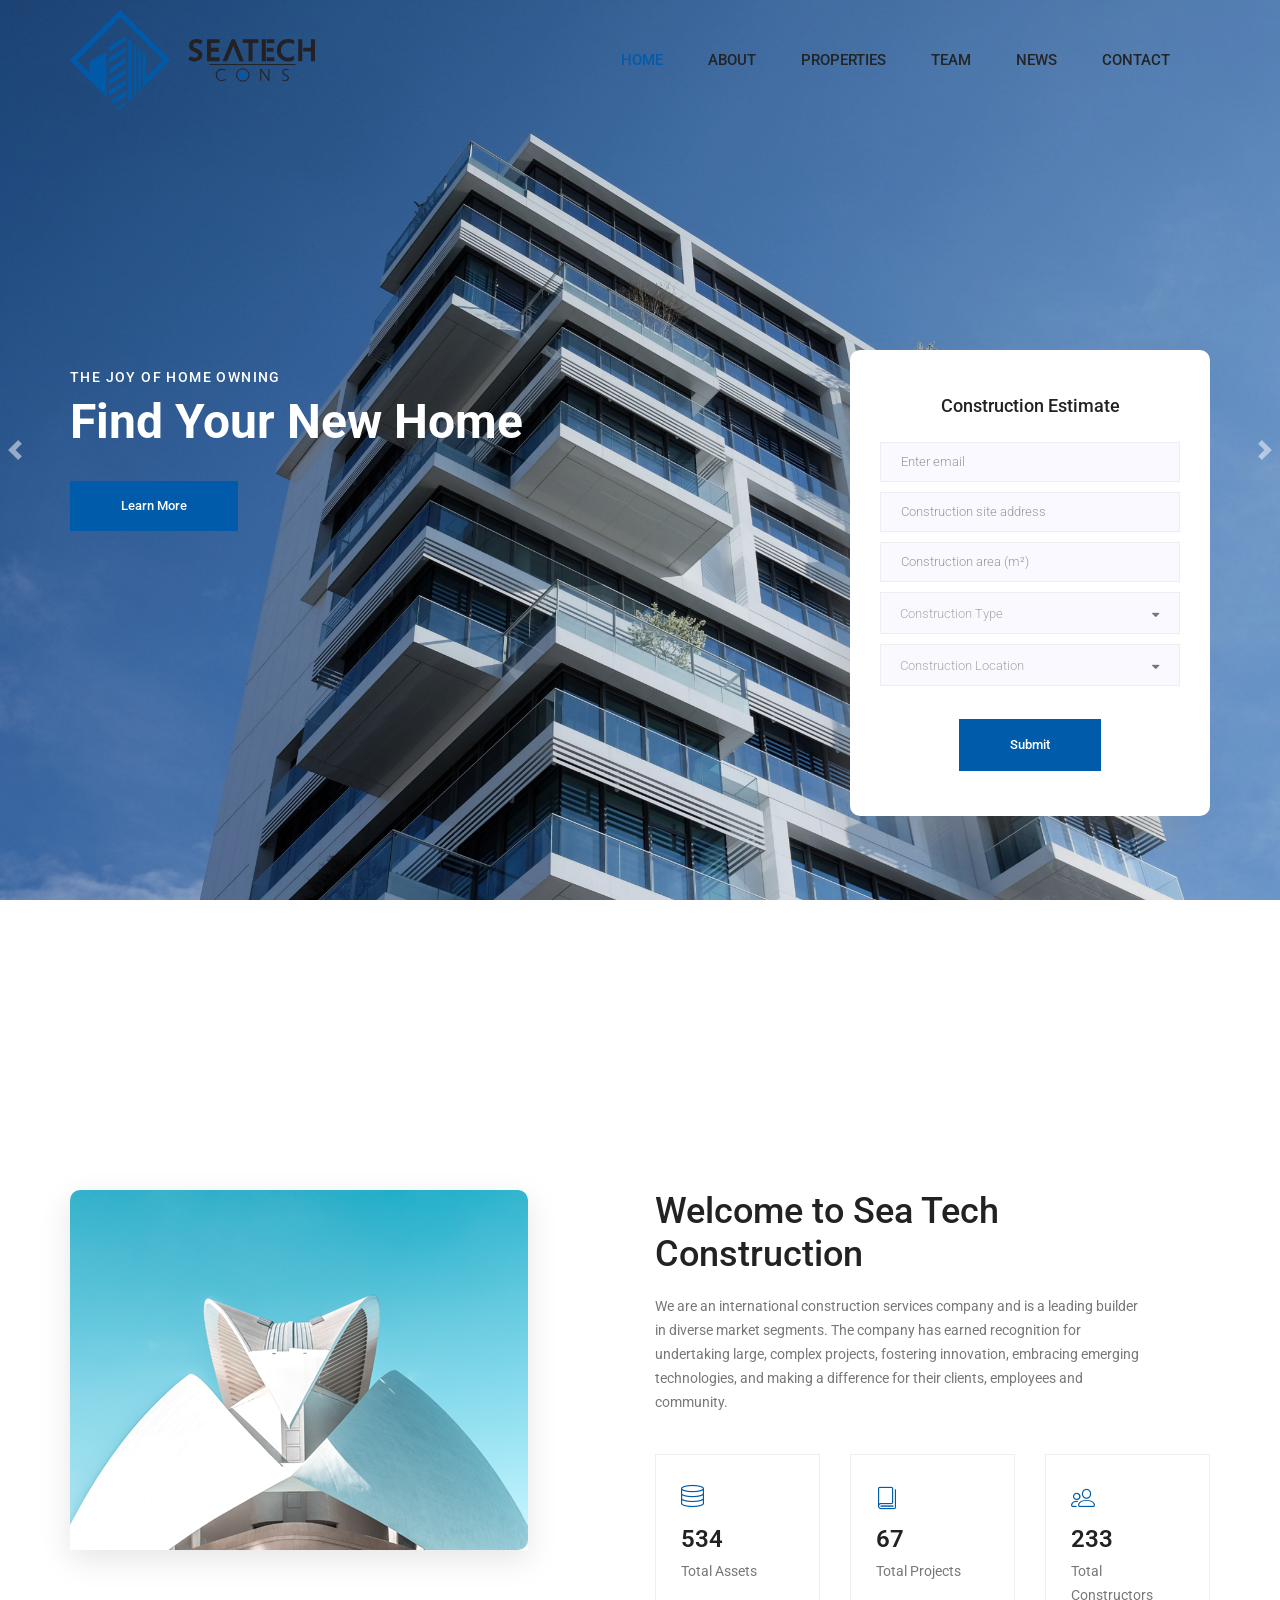
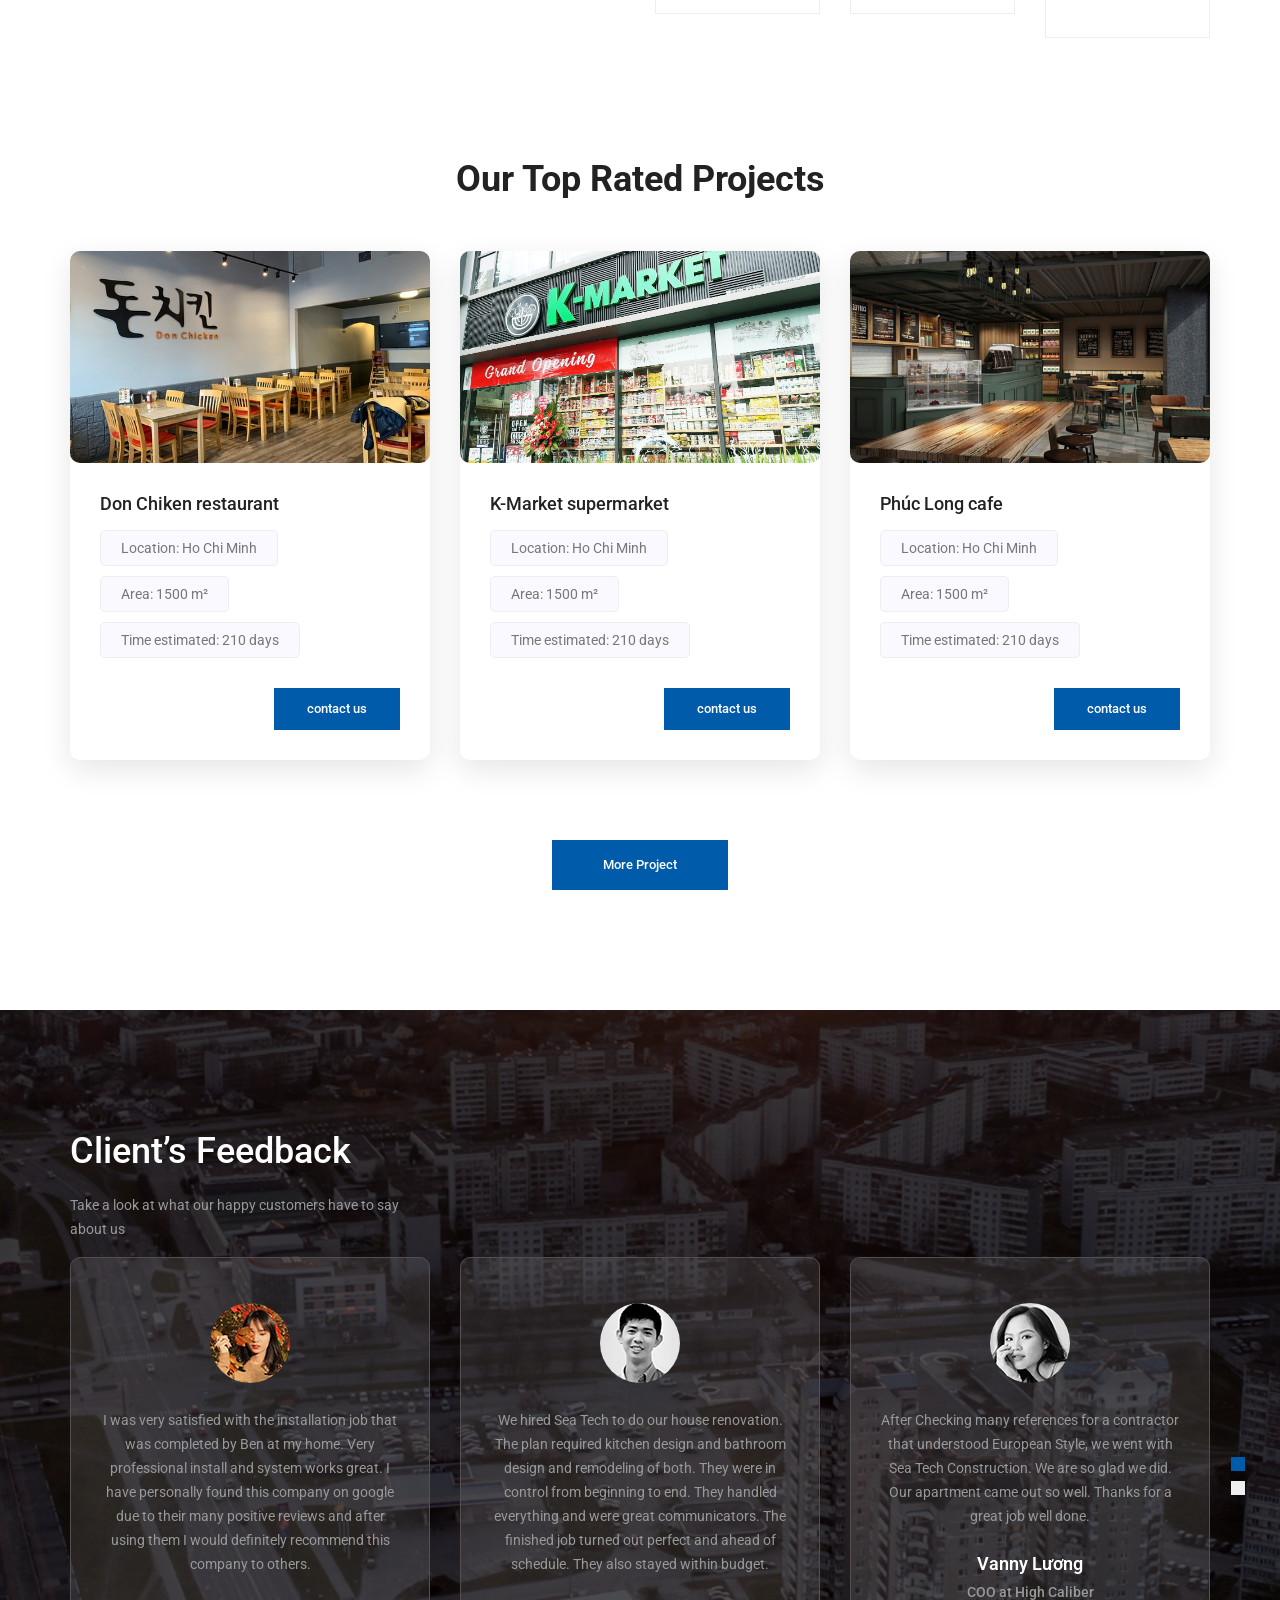
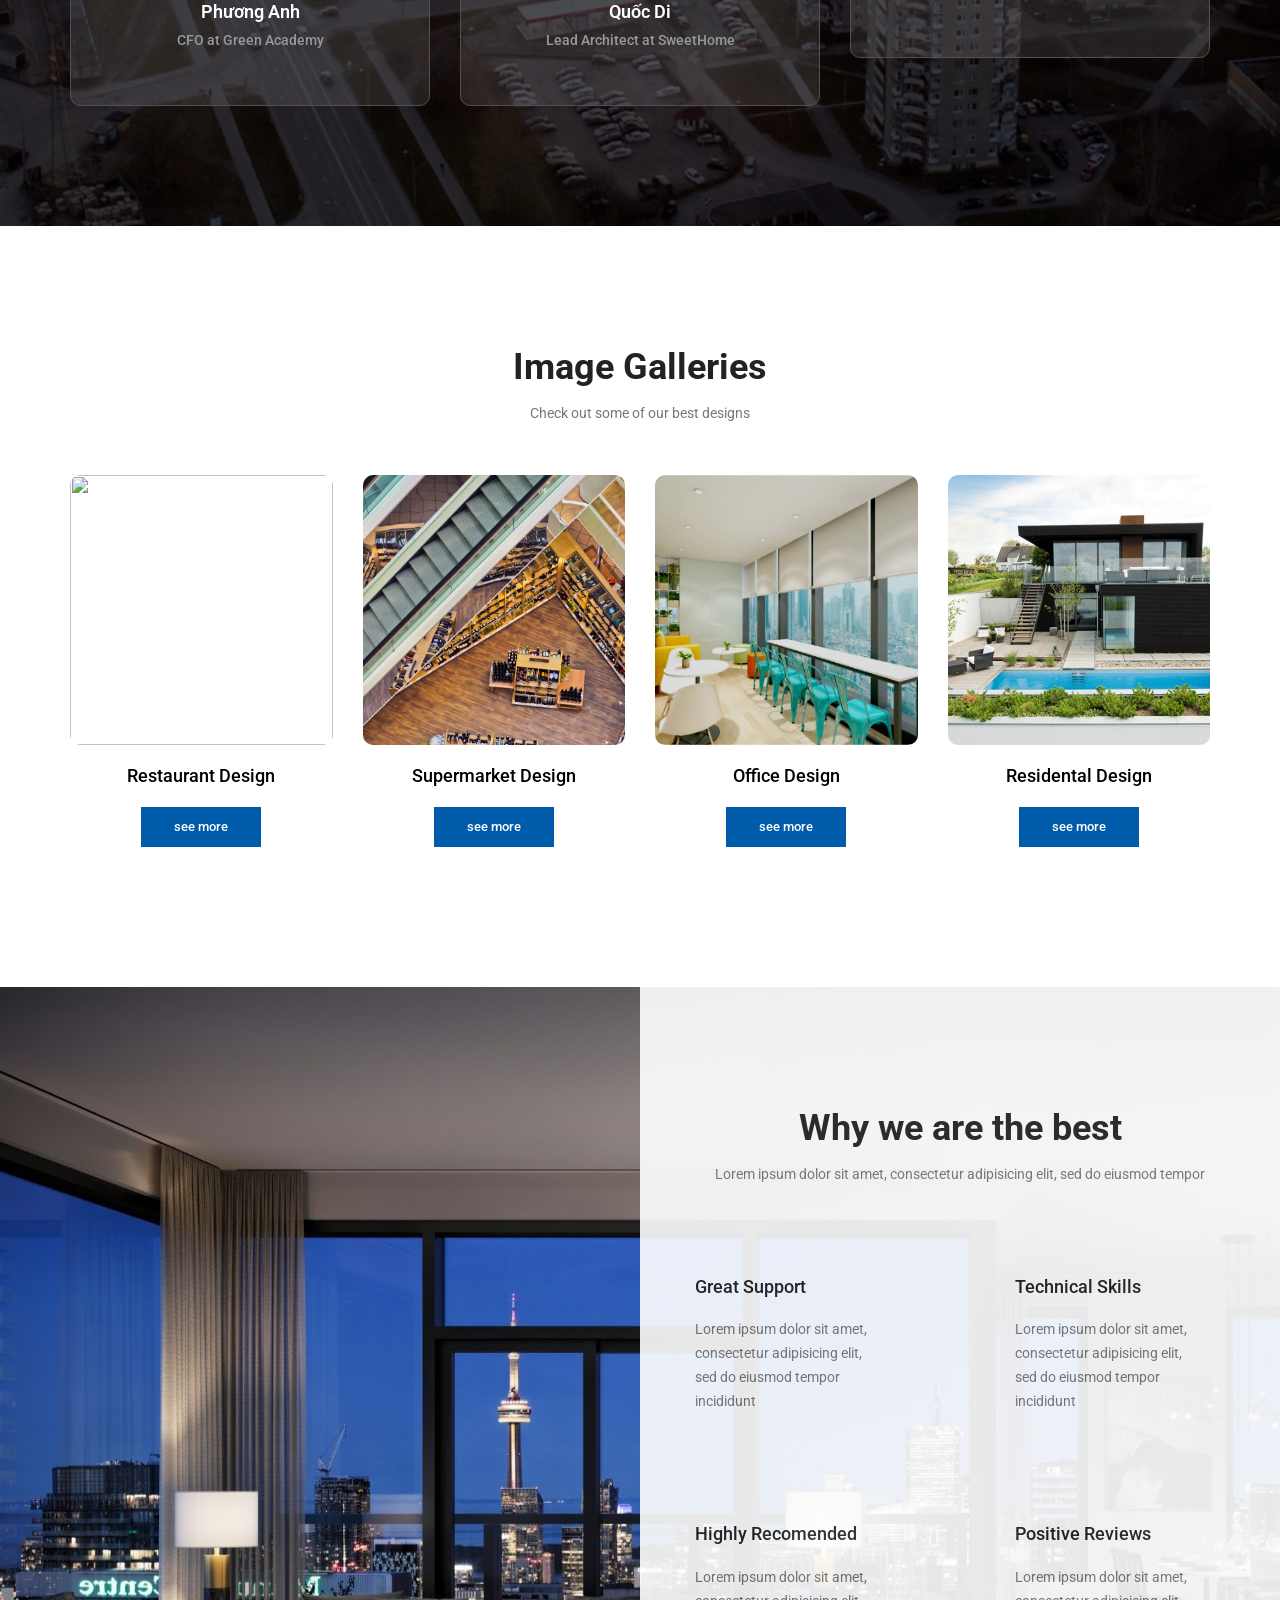
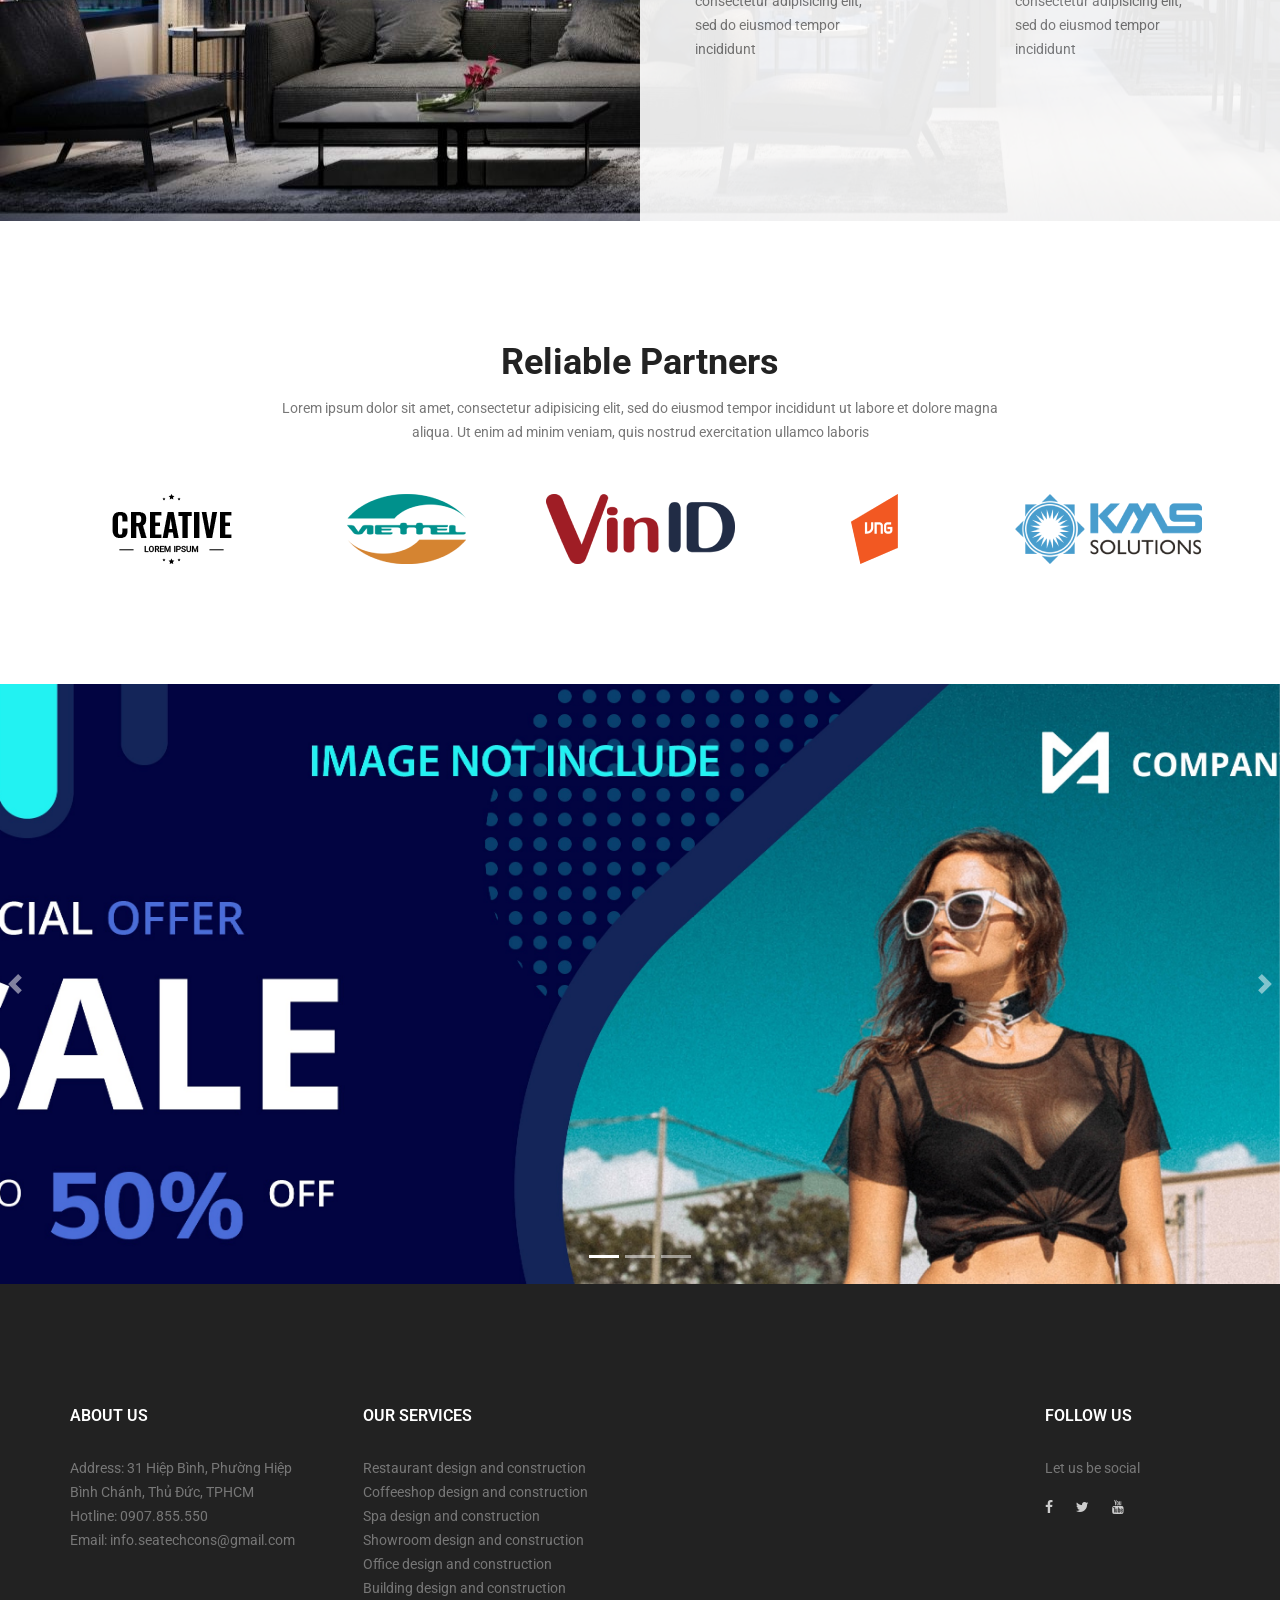
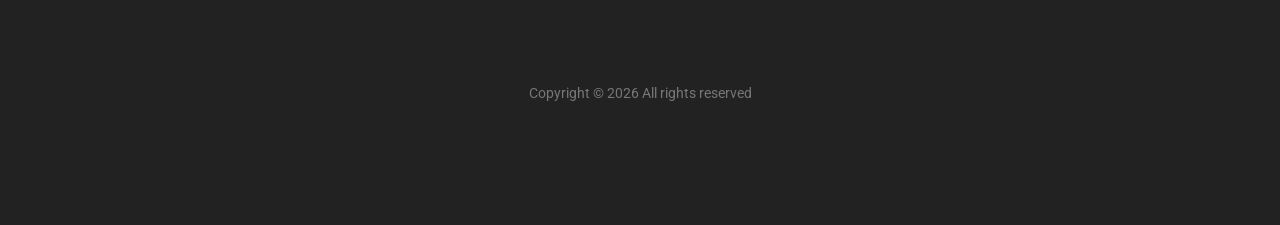
==== commit bab54994: "new demo" ====
--- a/public/index.html
+++ b/public/index.html
@@ -100,15 +100,15 @@
                     role="button"
                     aria-haspopup="true"
                     aria-expanded="false"
-                    >Blog</a
+                    >News</a
                   >
                   <ul class="dropdown-menu">
                     <li class="nav-item">
-                      <a class="nav-link" href="blog.html">Blog</a>
+                      <a class="nav-link" href="blog.html">News</a>
                     </li>
                     <li class="nav-item">
                       <a class="nav-link" href="single-blog.html"
-                        >Blog Details</a
+                        >News Details</a
                       >
                     </li>
                   </ul>
--- a/public/css/style.css
+++ b/public/css/style.css
@@ -768,8 +768,8 @@
 }
 
 .banner_area .banner_inner .overlay {
-  background: url(../img/myImg/pexels-aleksejs-bergmanis-681335.jpg) no-repeat
-    scroll center center;
+  background: url(../img/myImg/pexels-pixabay-259950.jpg) no-repeat scroll
+    center center;
   position: absolute;
   left: 0;
   right: 0;
@@ -4291,7 +4291,7 @@
 }
 
 .header_area .navbar .nav .nav-item .nav-link {
-  font: 500 12px/100px 'Roboto', sans-serif;
+  font: 500 15px/100px 'Roboto', sans-serif;
   text-transform: uppercase;
   color: #212121;
   padding: 0px;
@@ -4442,3 +4442,42 @@
 .bg-white-custom.scrolled {
   background: #fff !important;
 }
+
+.square-aspect {
+  width: 100%;
+  background-size: cover;
+  display: flex;
+  justify-content: center;
+  align-items: center;
+  box-shadow: inset 0 0 0 1000px rgba(117, 117, 117, 0.308);
+  -webkit-transition: box-shadow 0.5s; /* For Safari 3.0 to 6.0 */
+  transition: box-shadow 0.5s;
+}
+
+.square-aspect:hover {
+  box-shadow: none;
+}
+
+.square-pad {
+  padding: 10px;
+}
+
+.square-aspect .inner-square {
+  color: white;
+  padding: 10px;
+  display: flex;
+  flex-direction: column;
+  justify-content: center;
+  align-items: center;
+  height: 83%;
+  width: 83%;
+  border: 1px rgba(179, 179, 179, 0.747) solid;
+  background-color: rgba(117, 117, 117, 0.308);
+}
+
+.square-aspect a {
+  color: white;
+  padding: 5px 30px;
+  background: transparent;
+  border: 1px solid white;
+}
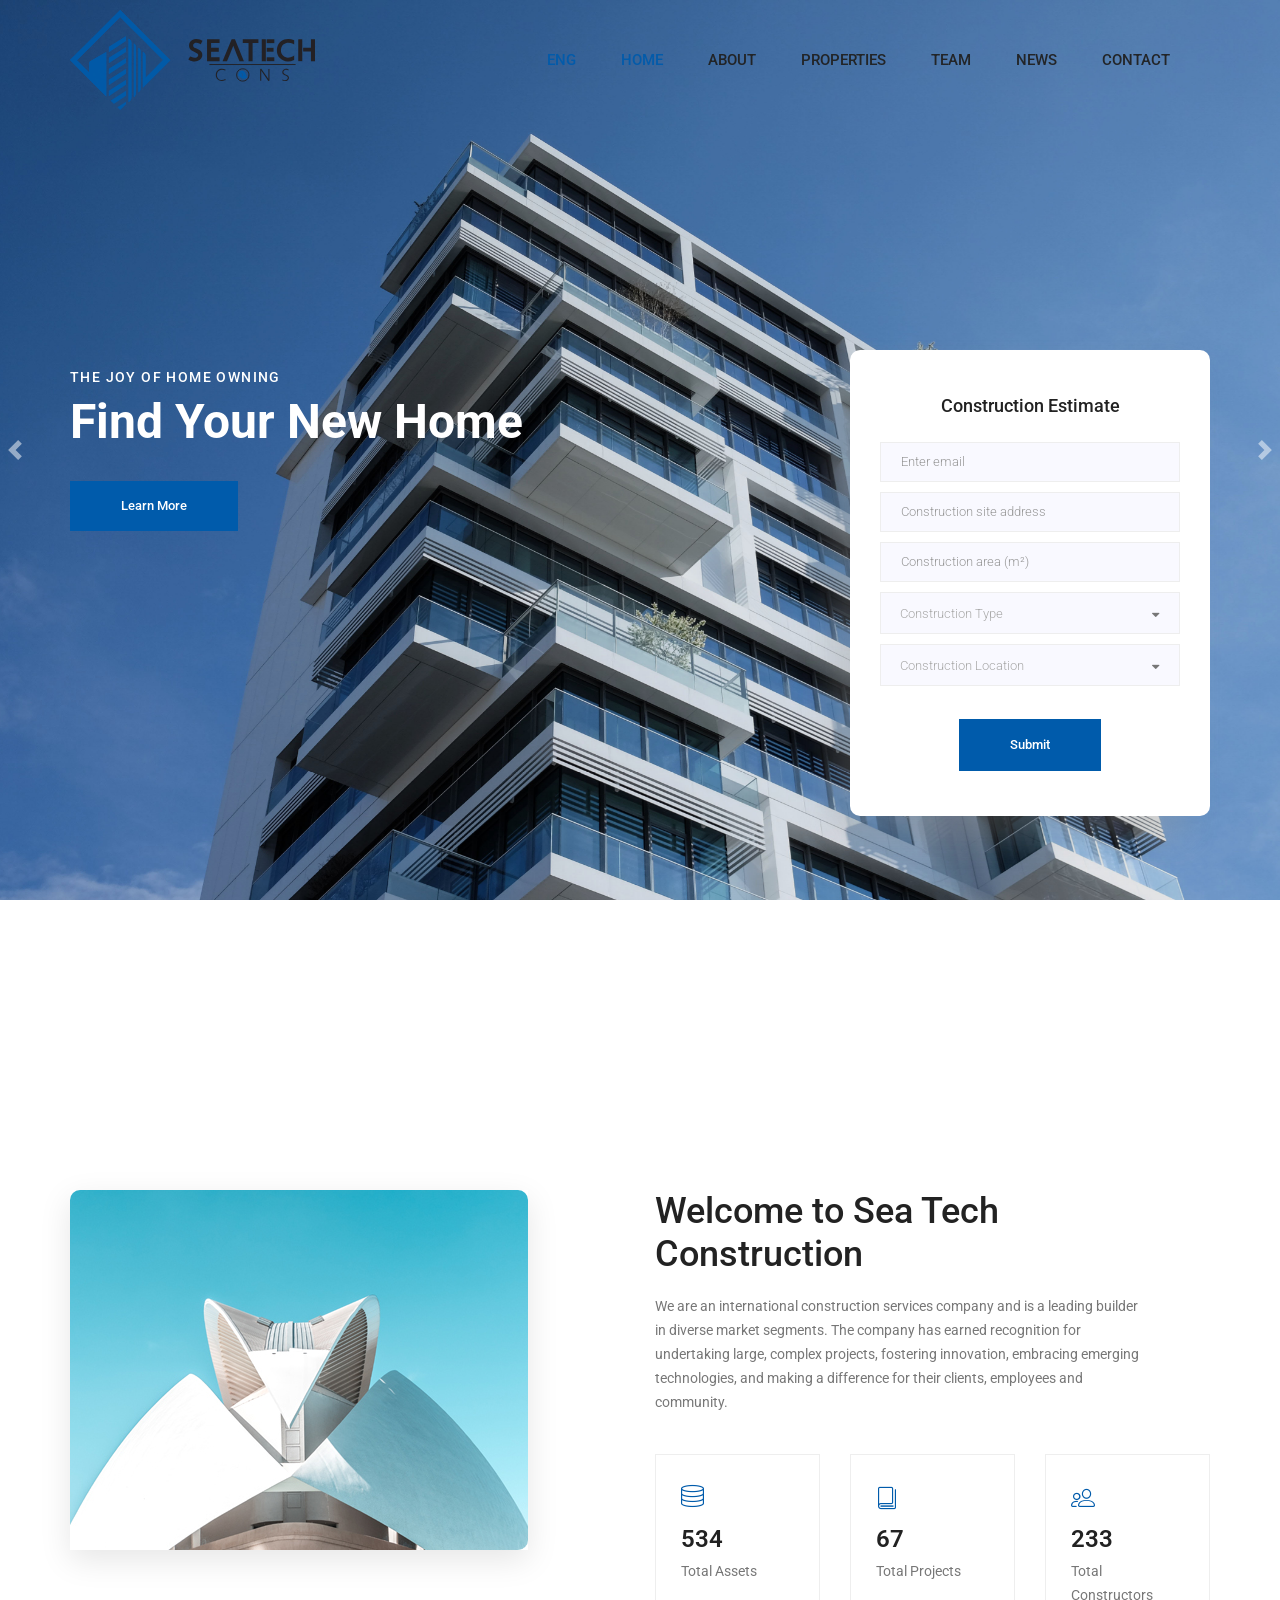
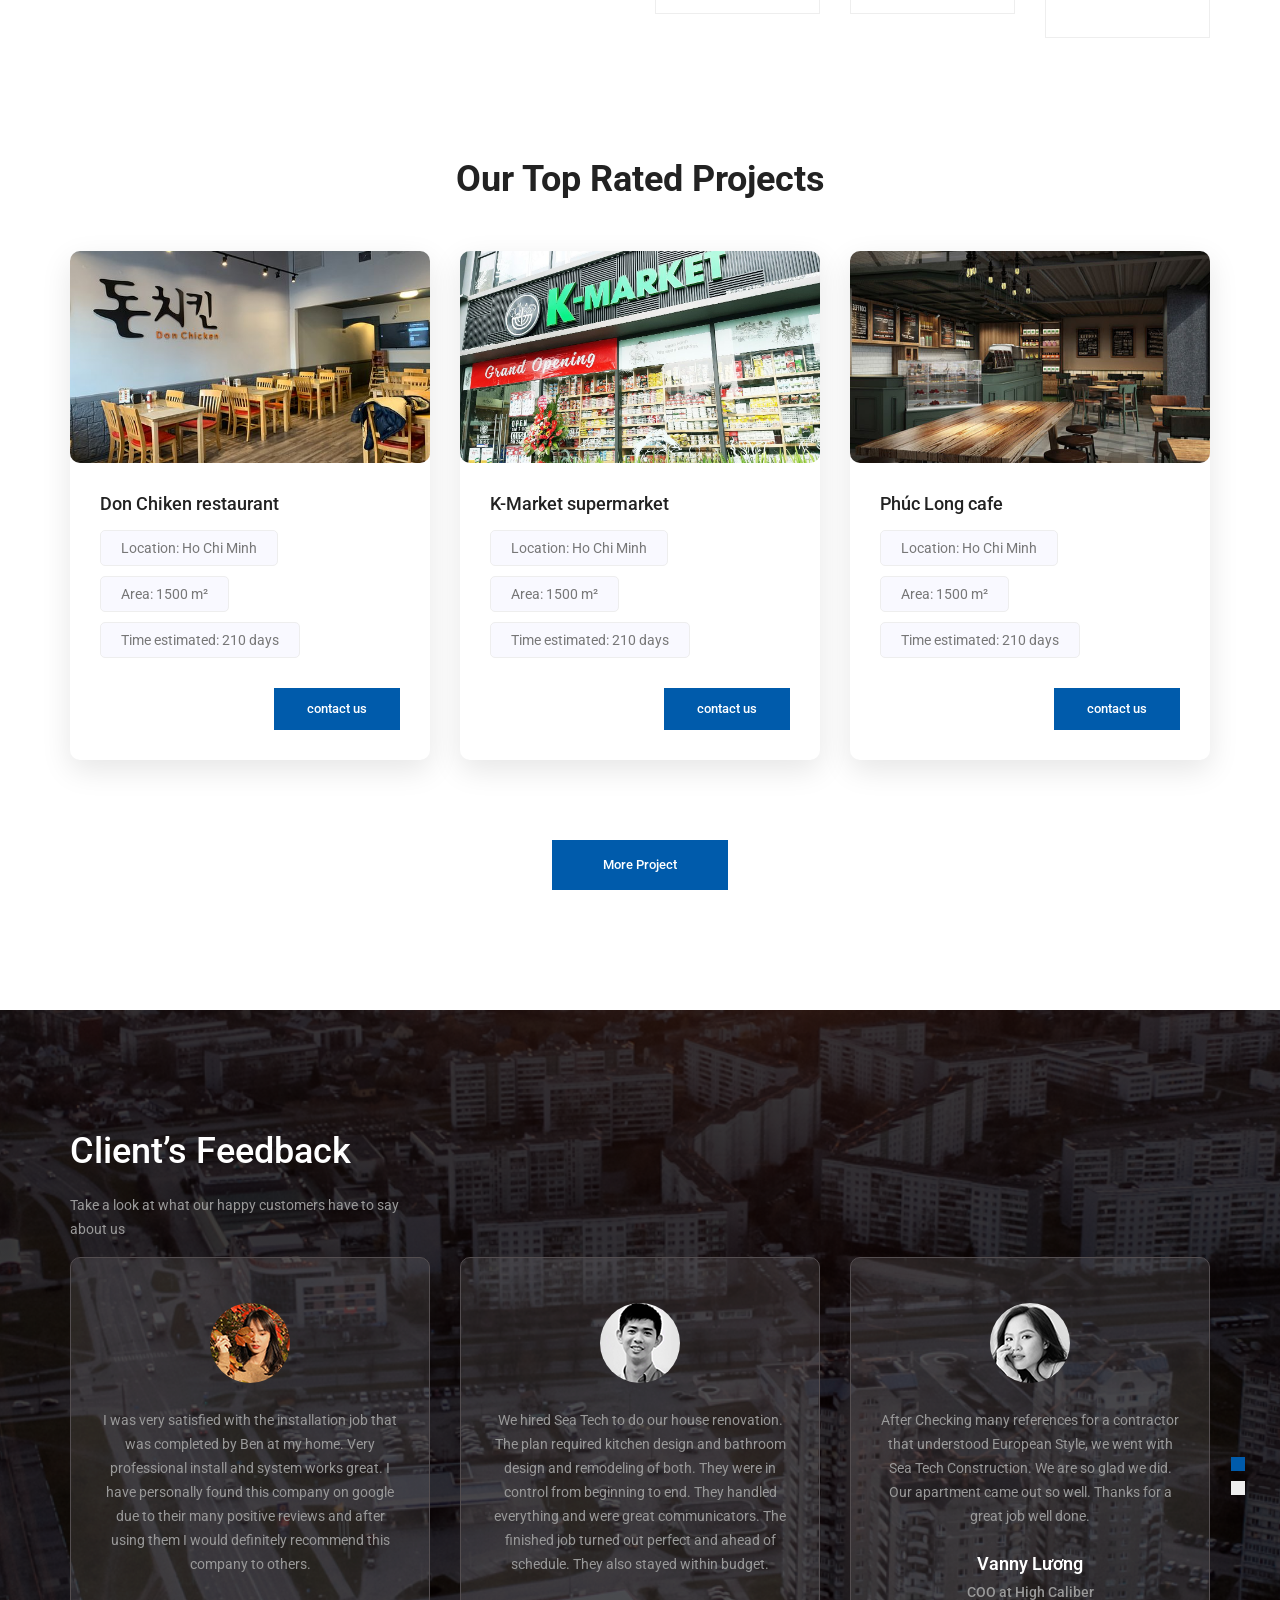
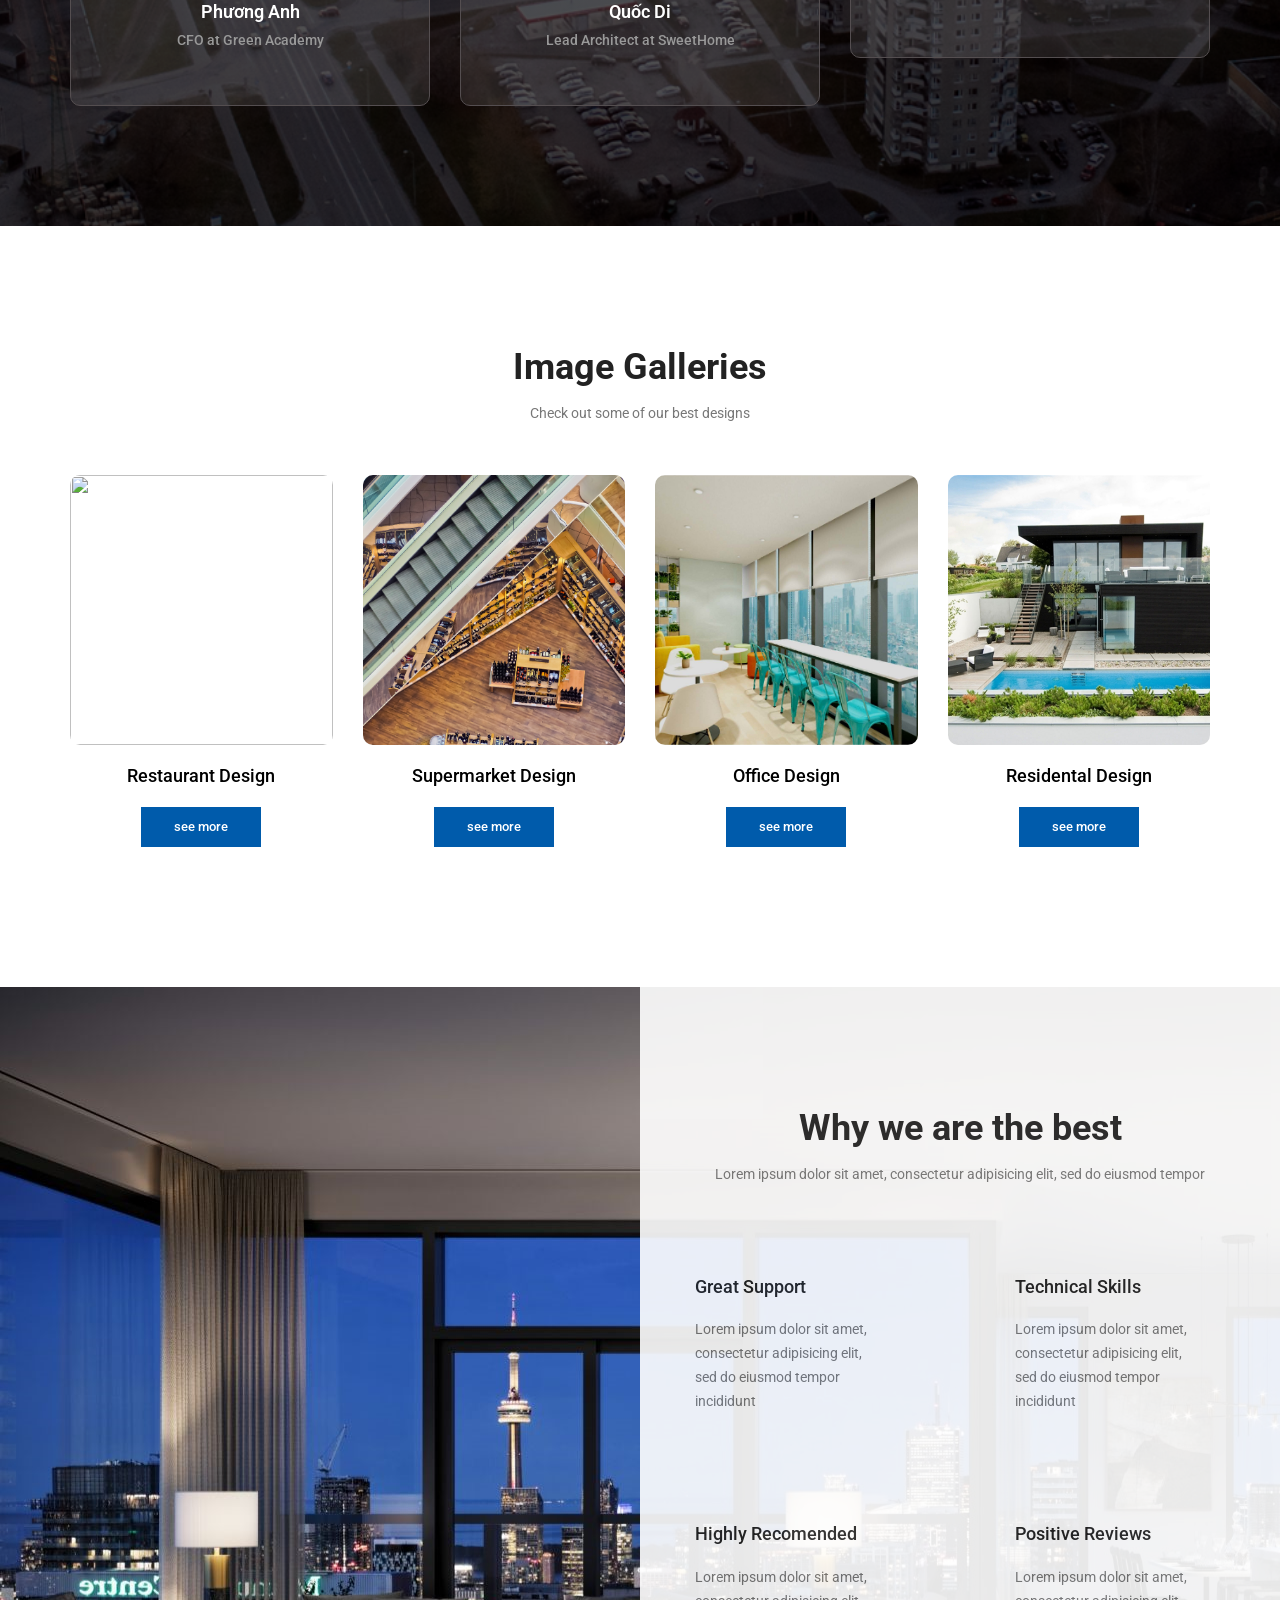
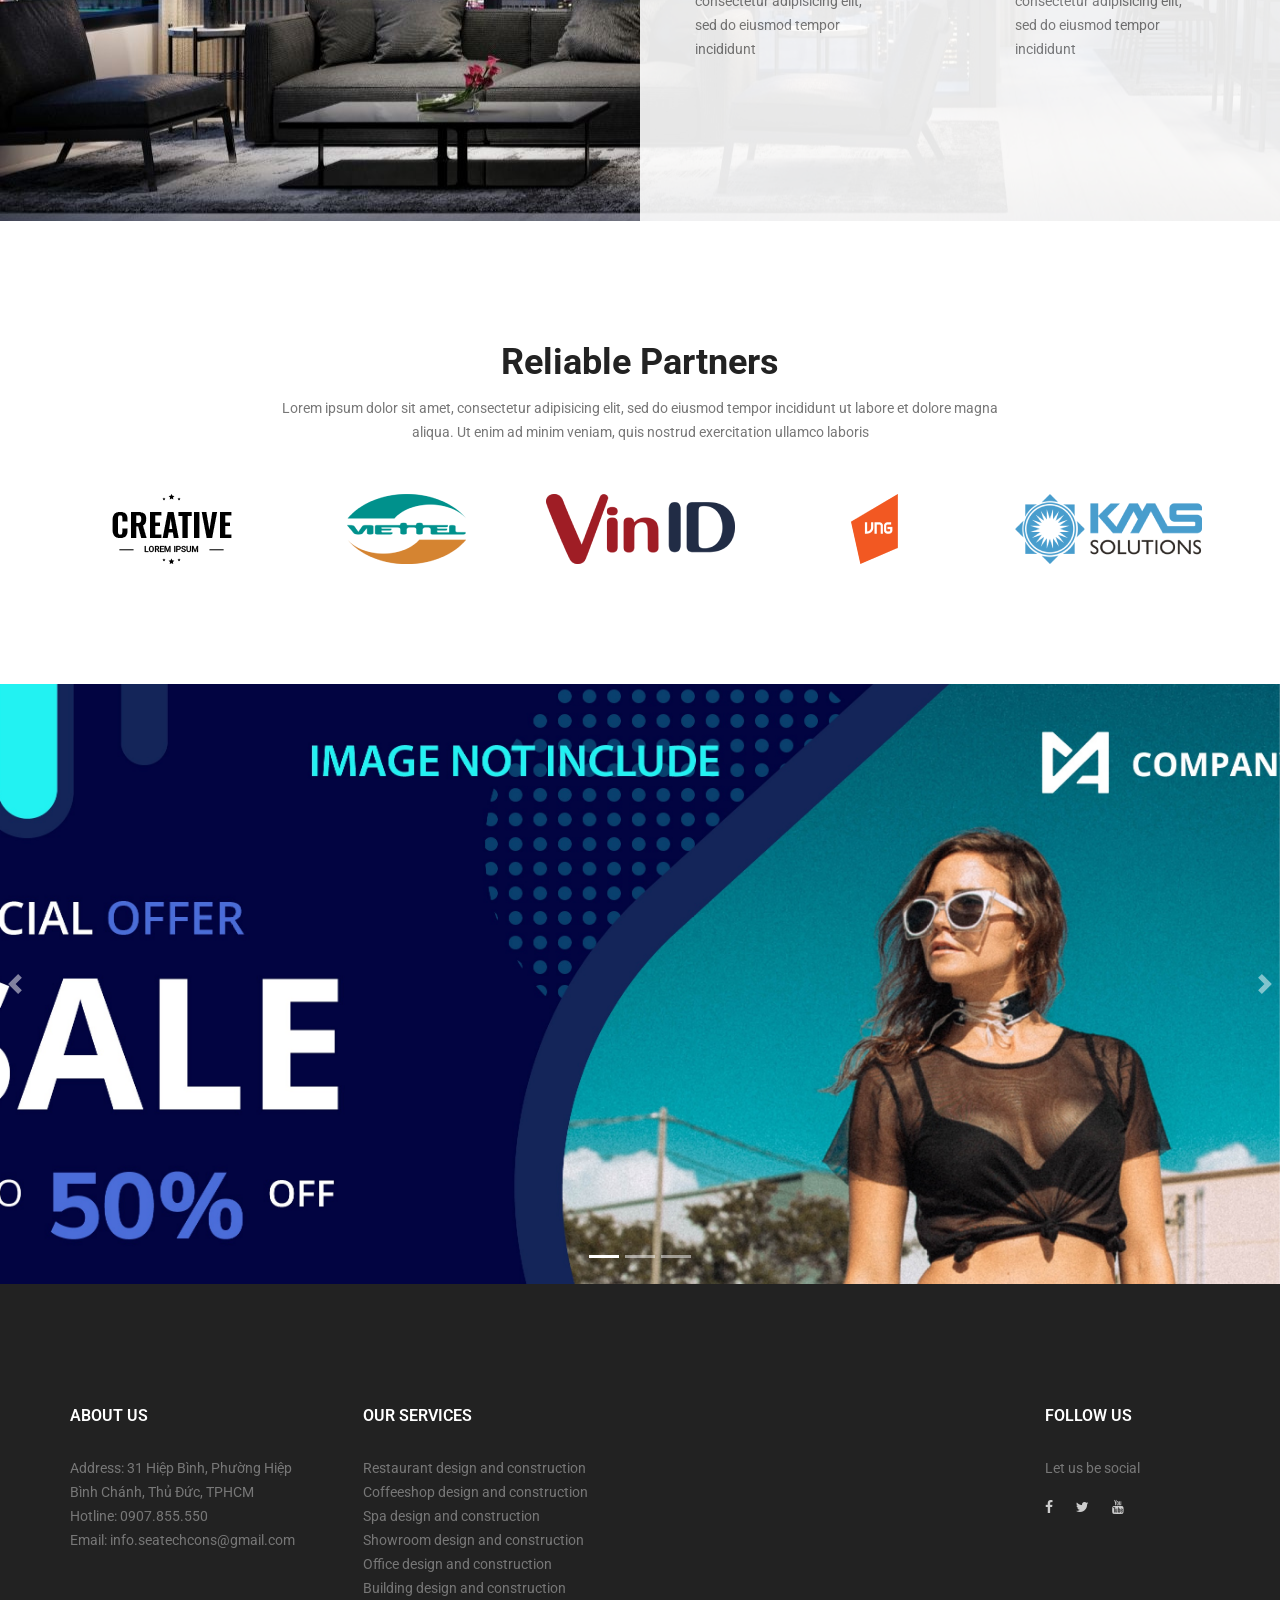
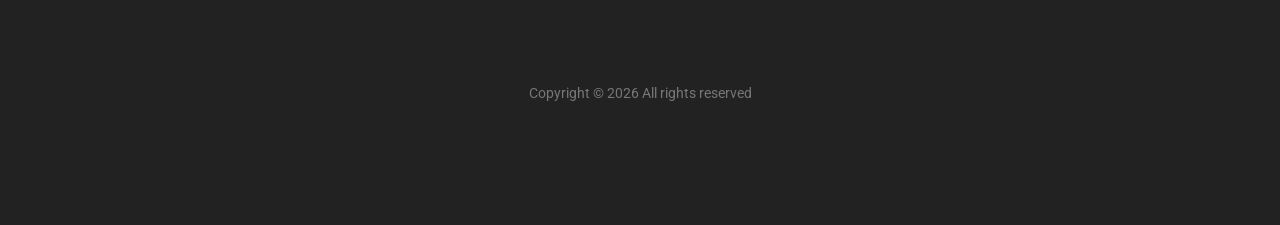
==== commit db4a7f75: "add language selector" ====
--- a/public/index.html
+++ b/public/index.html
@@ -45,6 +45,13 @@
                 alt=""
                 style="height: 100px; width: auto"
             /></a>
+            <!-- Language selector -->
+            <a
+              class="lang-selector lang-mobile"
+              style="margin-left: auto; margin-right: 12px"
+              >ENG</a
+            >
+            <!-- Language selector -->
             <button
               class="navbar-toggler"
               type="button"
@@ -64,6 +71,11 @@
               id="navbarSupportedContent"
             >
               <ul class="nav navbar-nav menu_nav ml-auto">
+                <li class="nav-item active lang-desktop">
+                  <!-- Language selector -->
+                  <a class="nav-link lang-selector" href="#">ENG</a>
+                  <!-- Language selector -->
+                </li>
                 <li class="nav-item active">
                   <a class="nav-link" href="index.html">Home</a>
                 </li>
--- a/public/css/style.css
+++ b/public/css/style.css
@@ -4284,8 +4284,17 @@
   background: transparent;
 }
 
-@media (max-width: 992px) {
+@media (max-width: 991px) {
   .banner-form {
+    display: none;
+  }
+  .lang-desktop {
+    display: none;
+  }
+}
+
+@media (min-width: 992px) {
+  .lang-mobile {
     display: none;
   }
 }
@@ -4481,3 +4490,8 @@
   background: transparent;
   border: 1px solid white;
 }
+
+.lang-selector {
+  font: 500 15px/100px 'Roboto', sans-serif;
+  color: #005bab !important;
+}
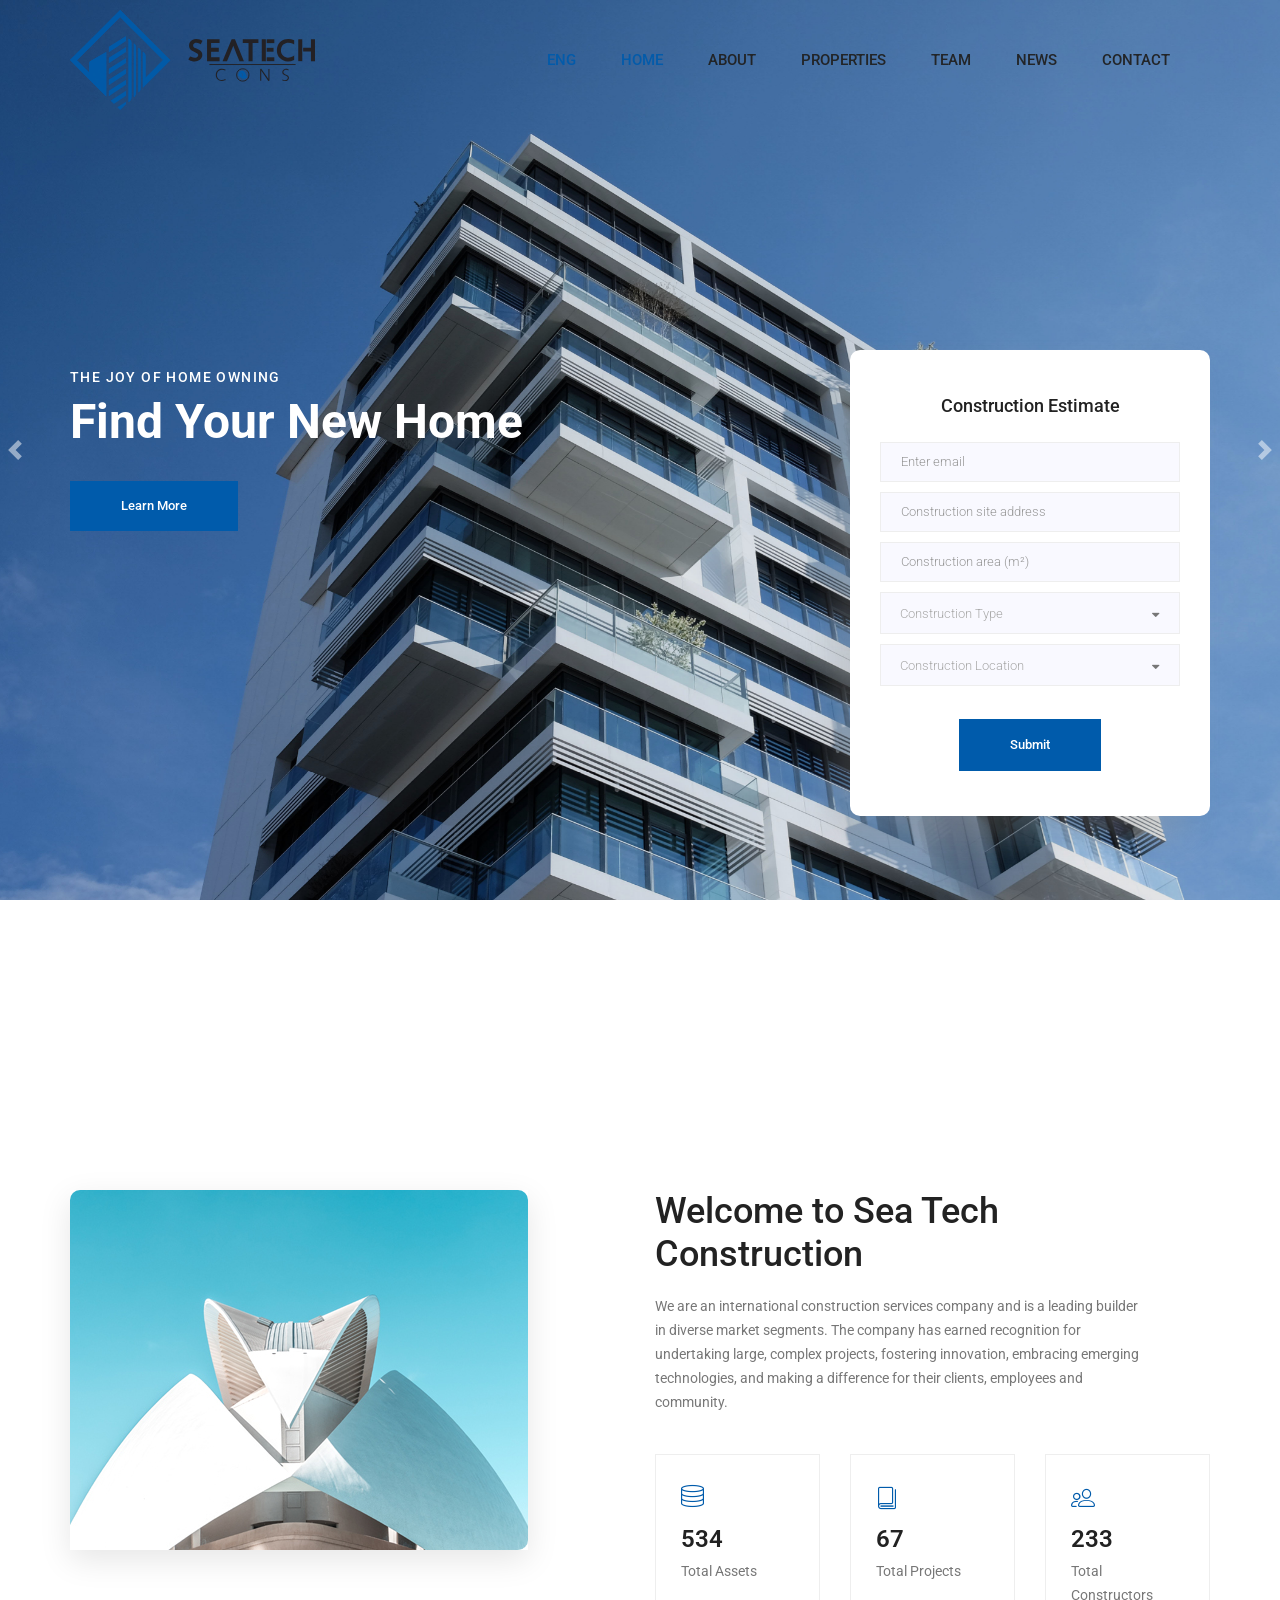
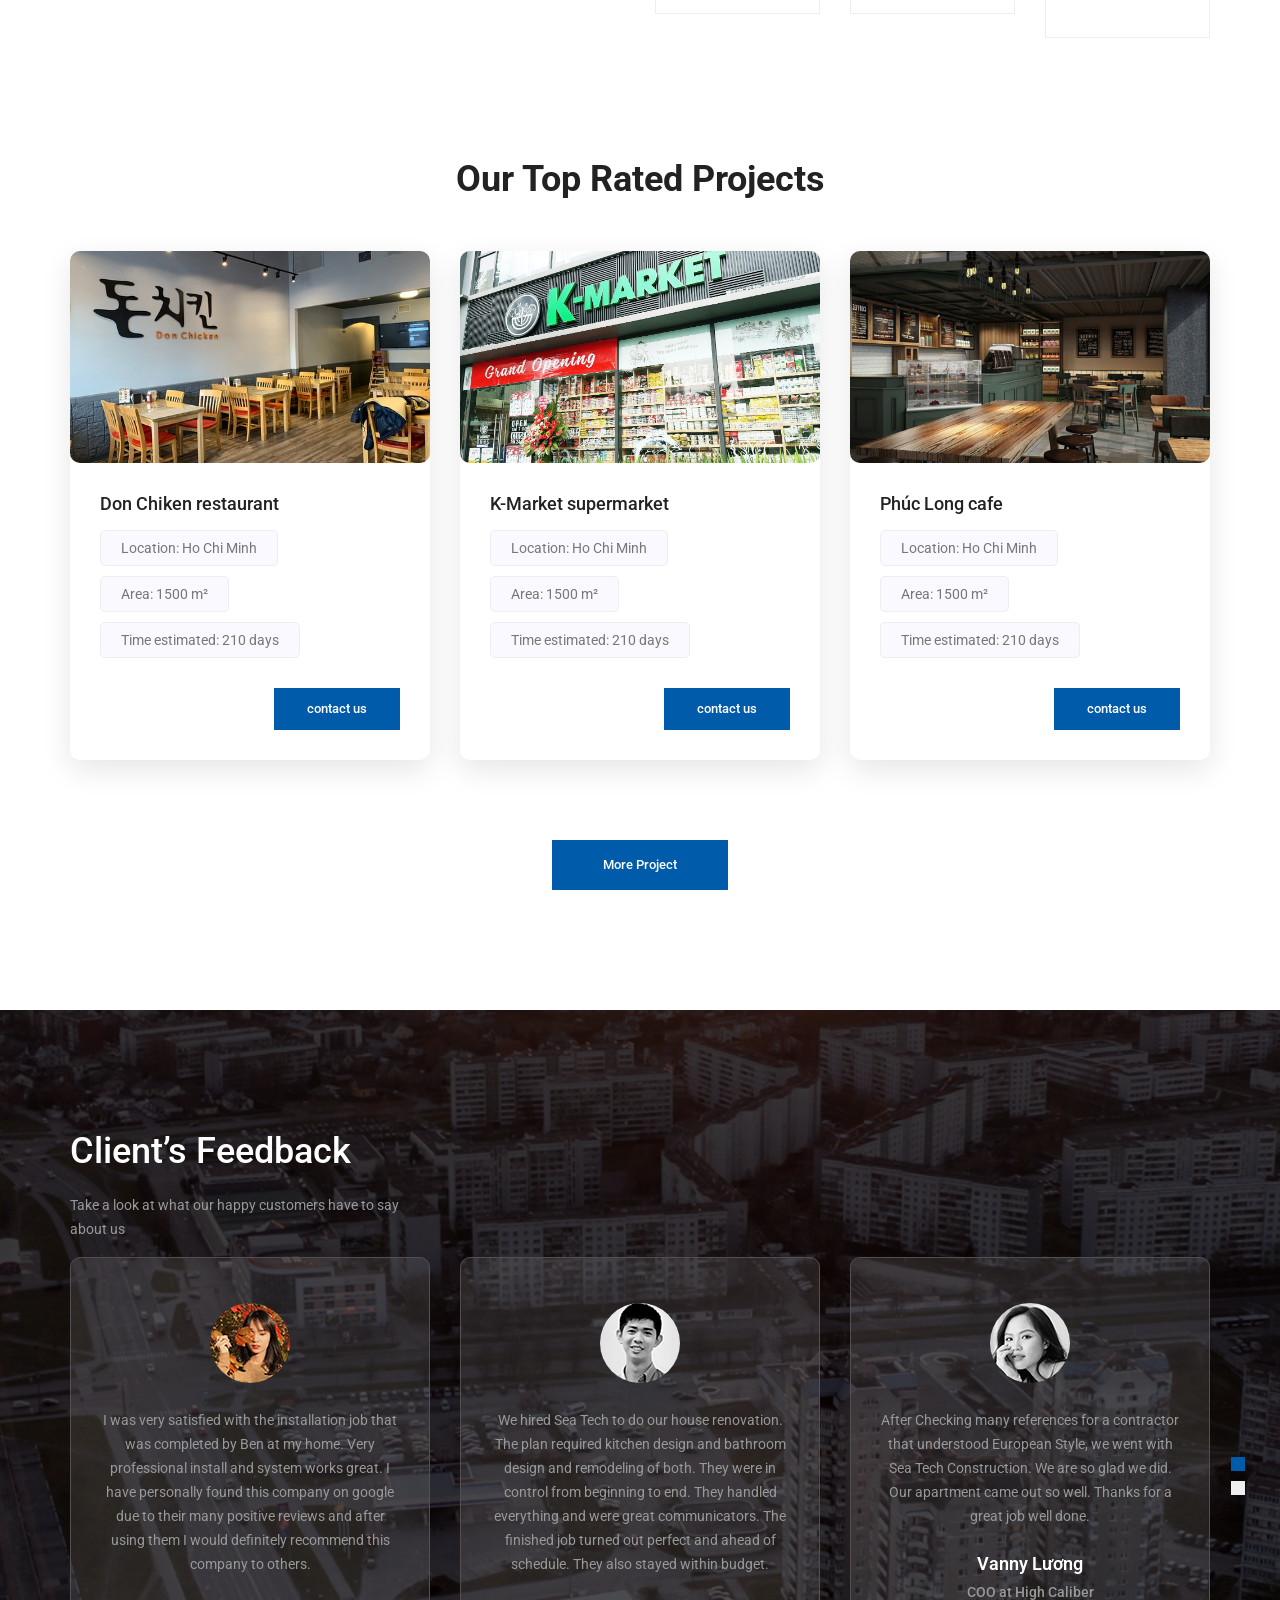
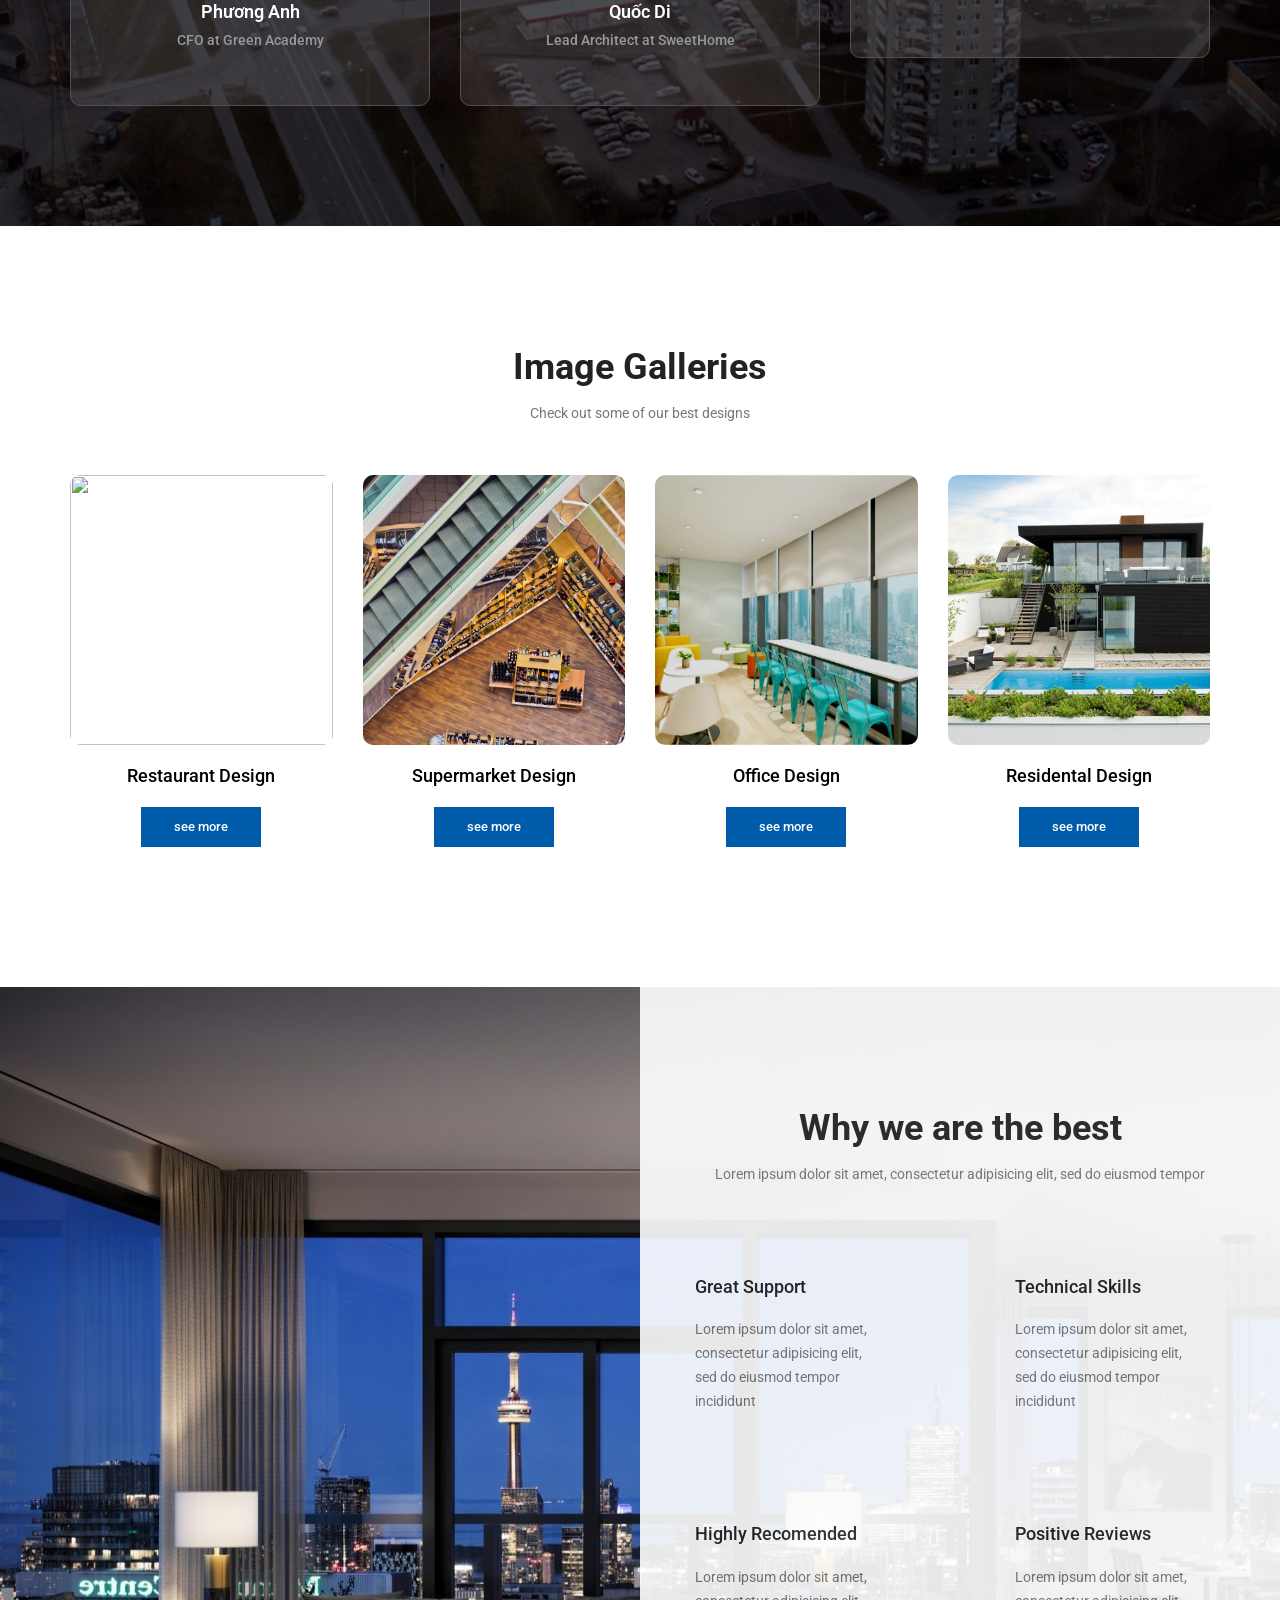
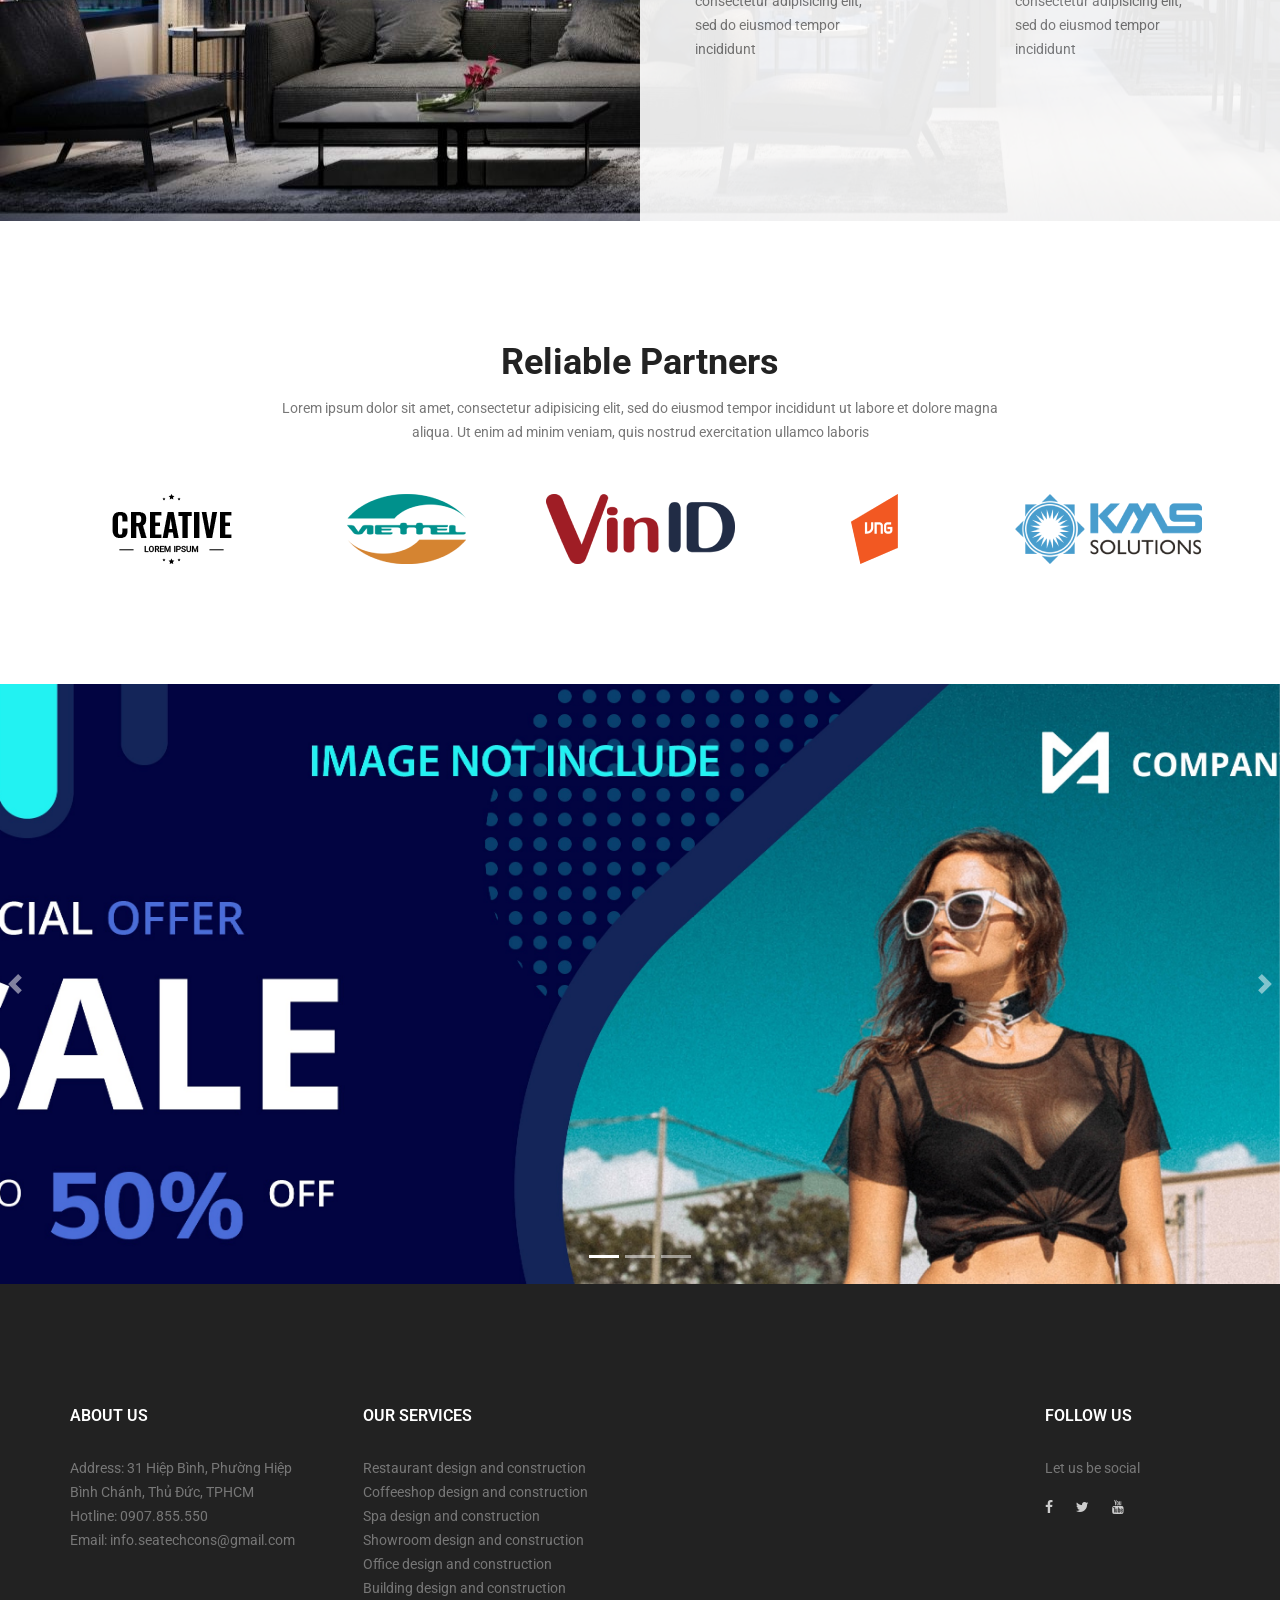
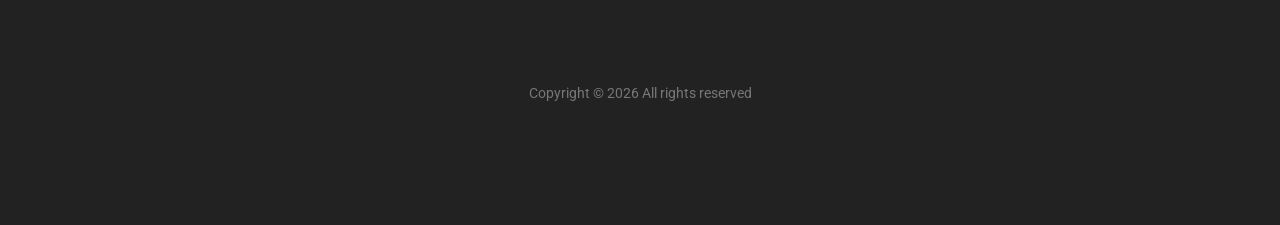
==== commit 8970aa66: "change mobile logo size" ====
--- a/public/index.html
+++ b/public/index.html
@@ -40,10 +40,7 @@
           <div class="container box_1620">
             <!-- Brand and toggle get grouped for better mobile display -->
             <a class="navbar-brand logo_h" href="index.html"
-              ><img
-                src="img/myImg/LogoSeatech.svg"
-                alt=""
-                style="height: 100px; width: auto"
+              ><img src="img/myImg/LogoSeatech.svg" alt=""
             /></a>
             <!-- Language selector -->
             <a
--- a/public/css/style.css
+++ b/public/css/style.css
@@ -4495,3 +4495,14 @@
   font: 500 15px/100px 'Roboto', sans-serif;
   color: #005bab !important;
 }
+
+.logo_h img {
+  height: 100px;
+  width: auto;
+}
+
+@media (max-width: 450px) {
+  .logo_h img {
+    height: 70px;
+  }
+}
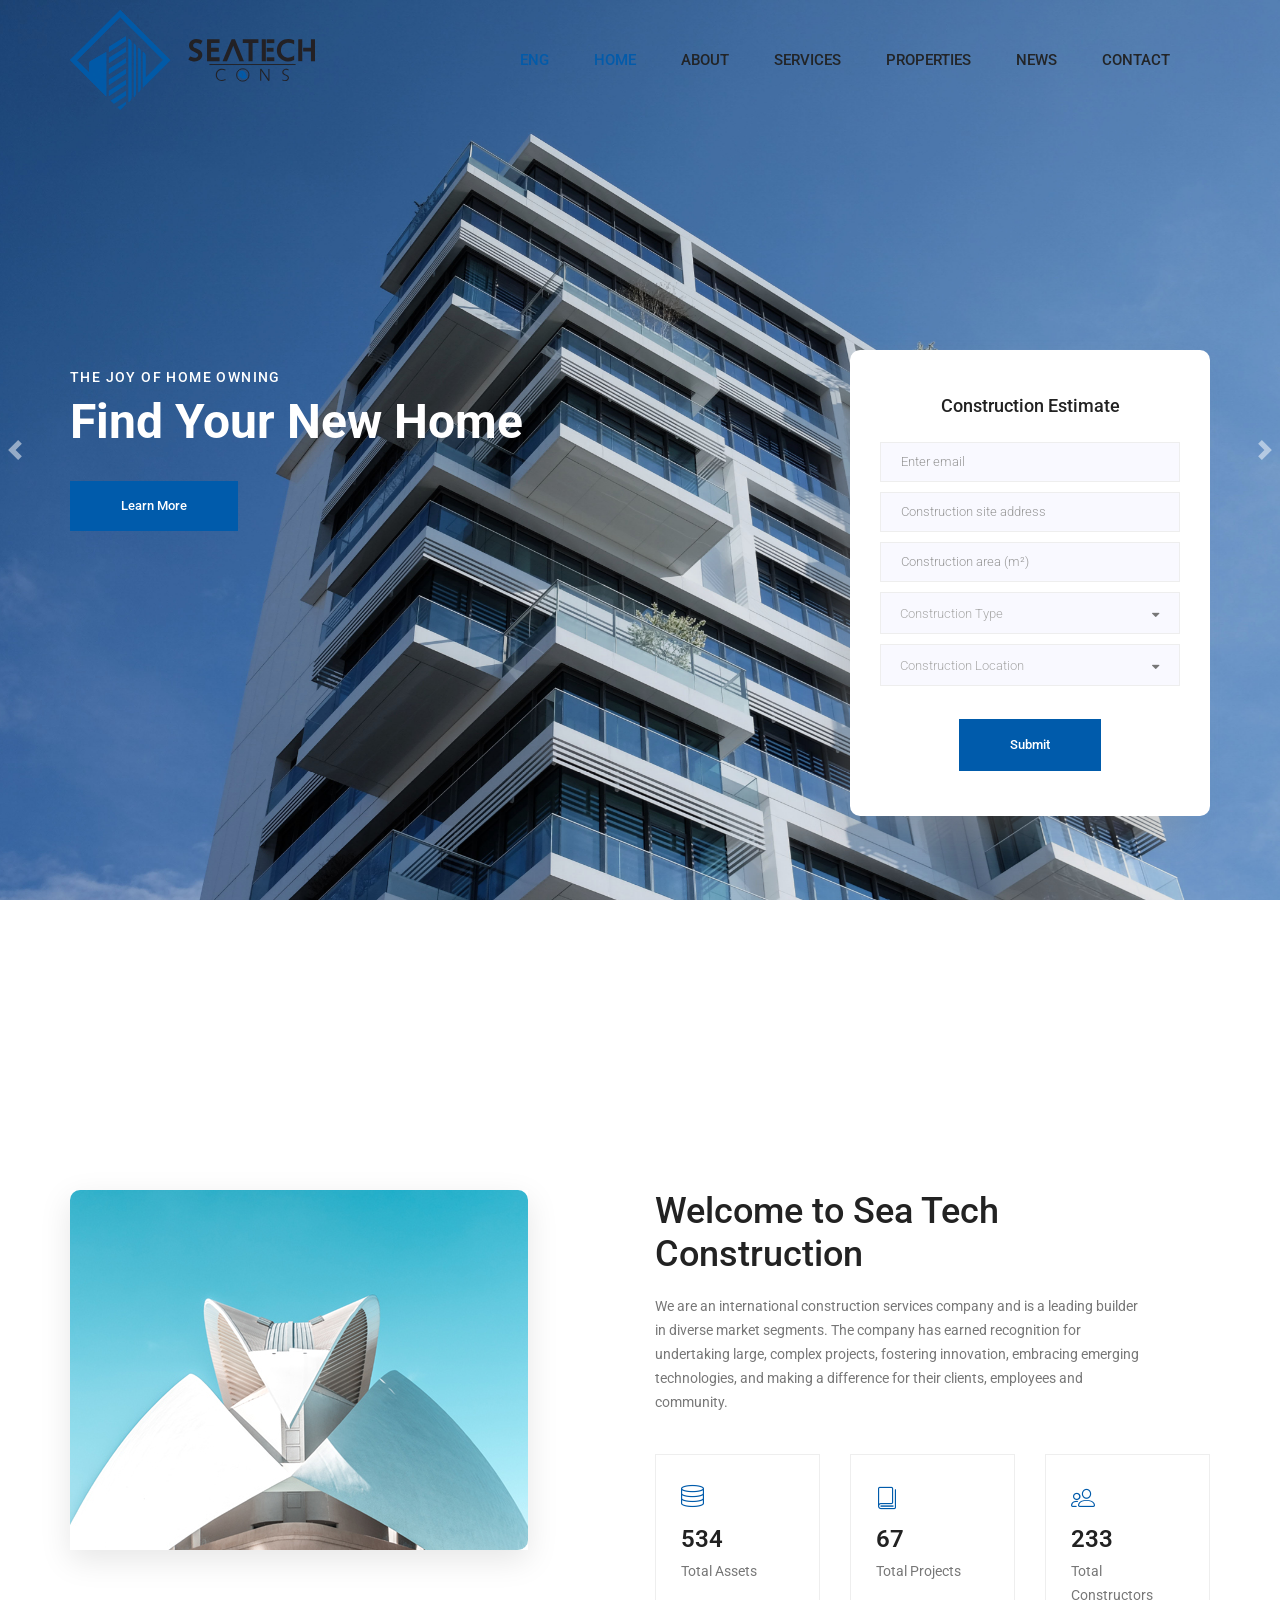
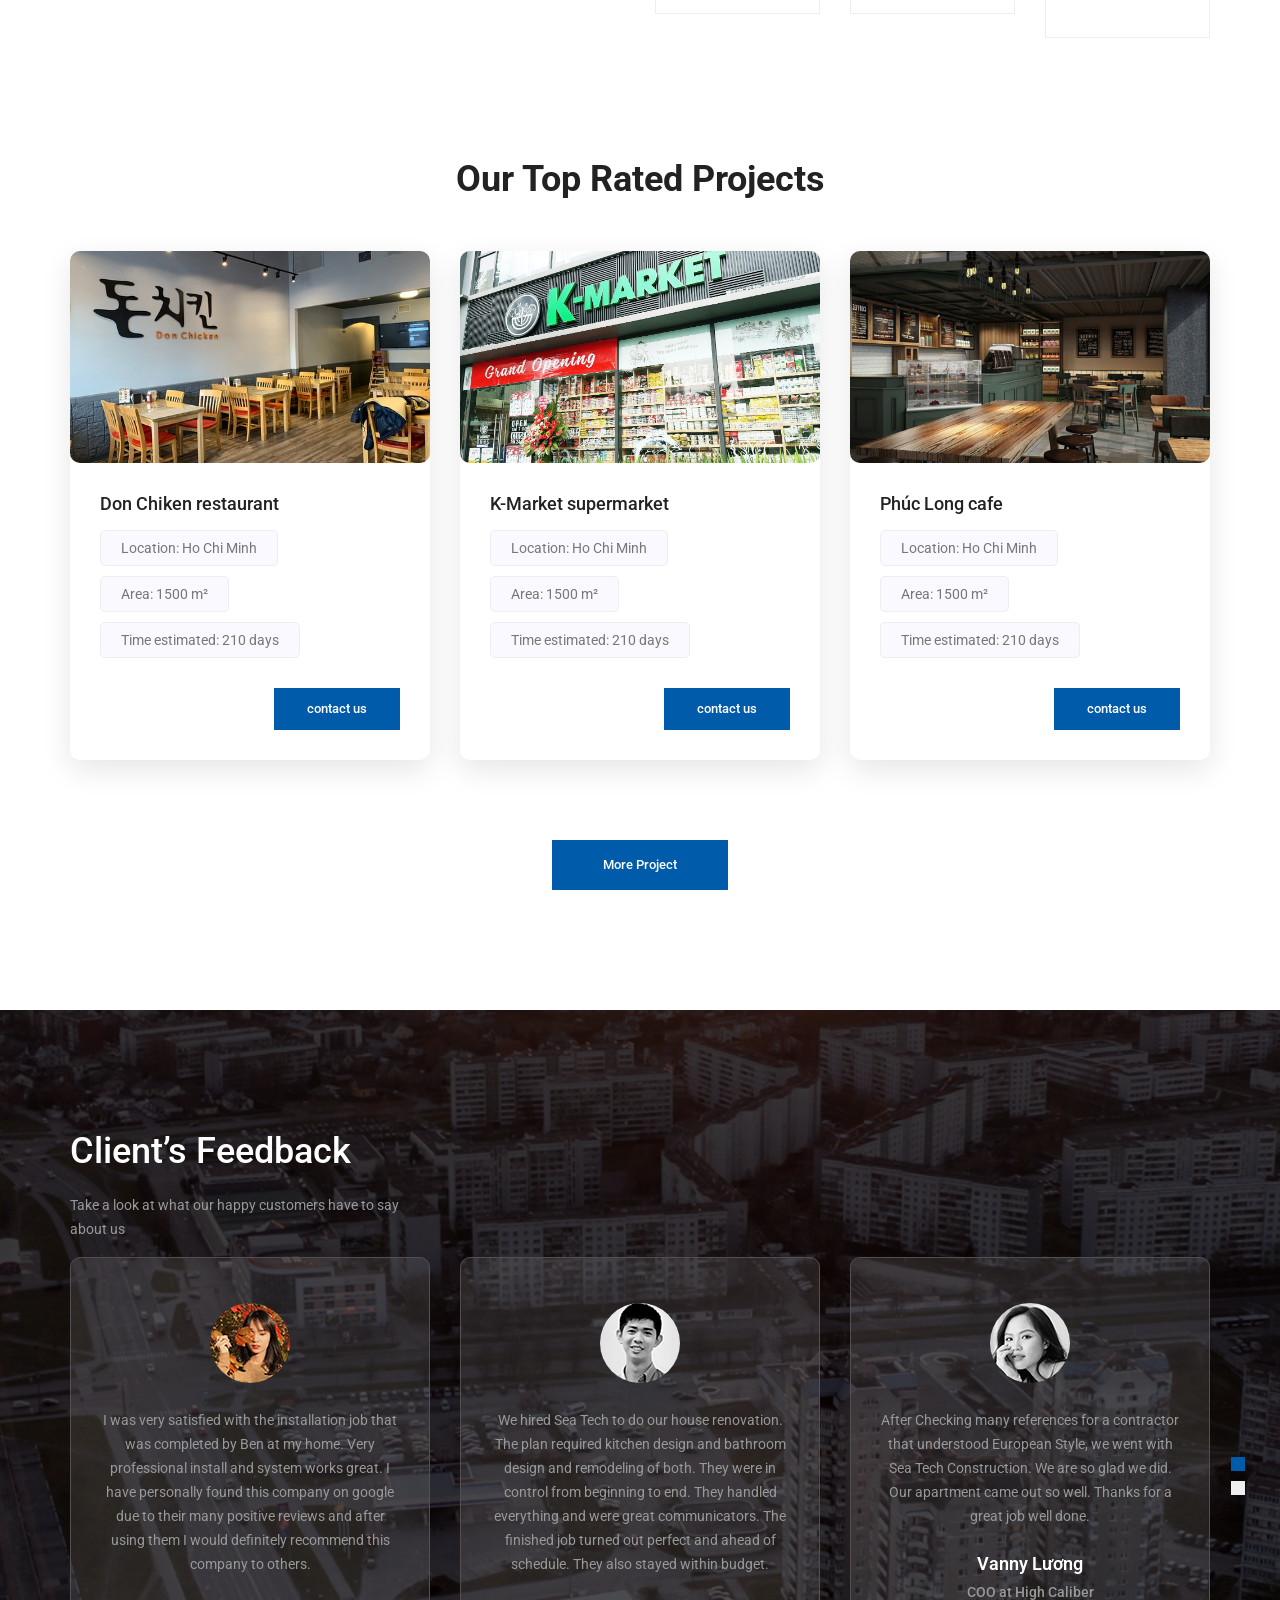
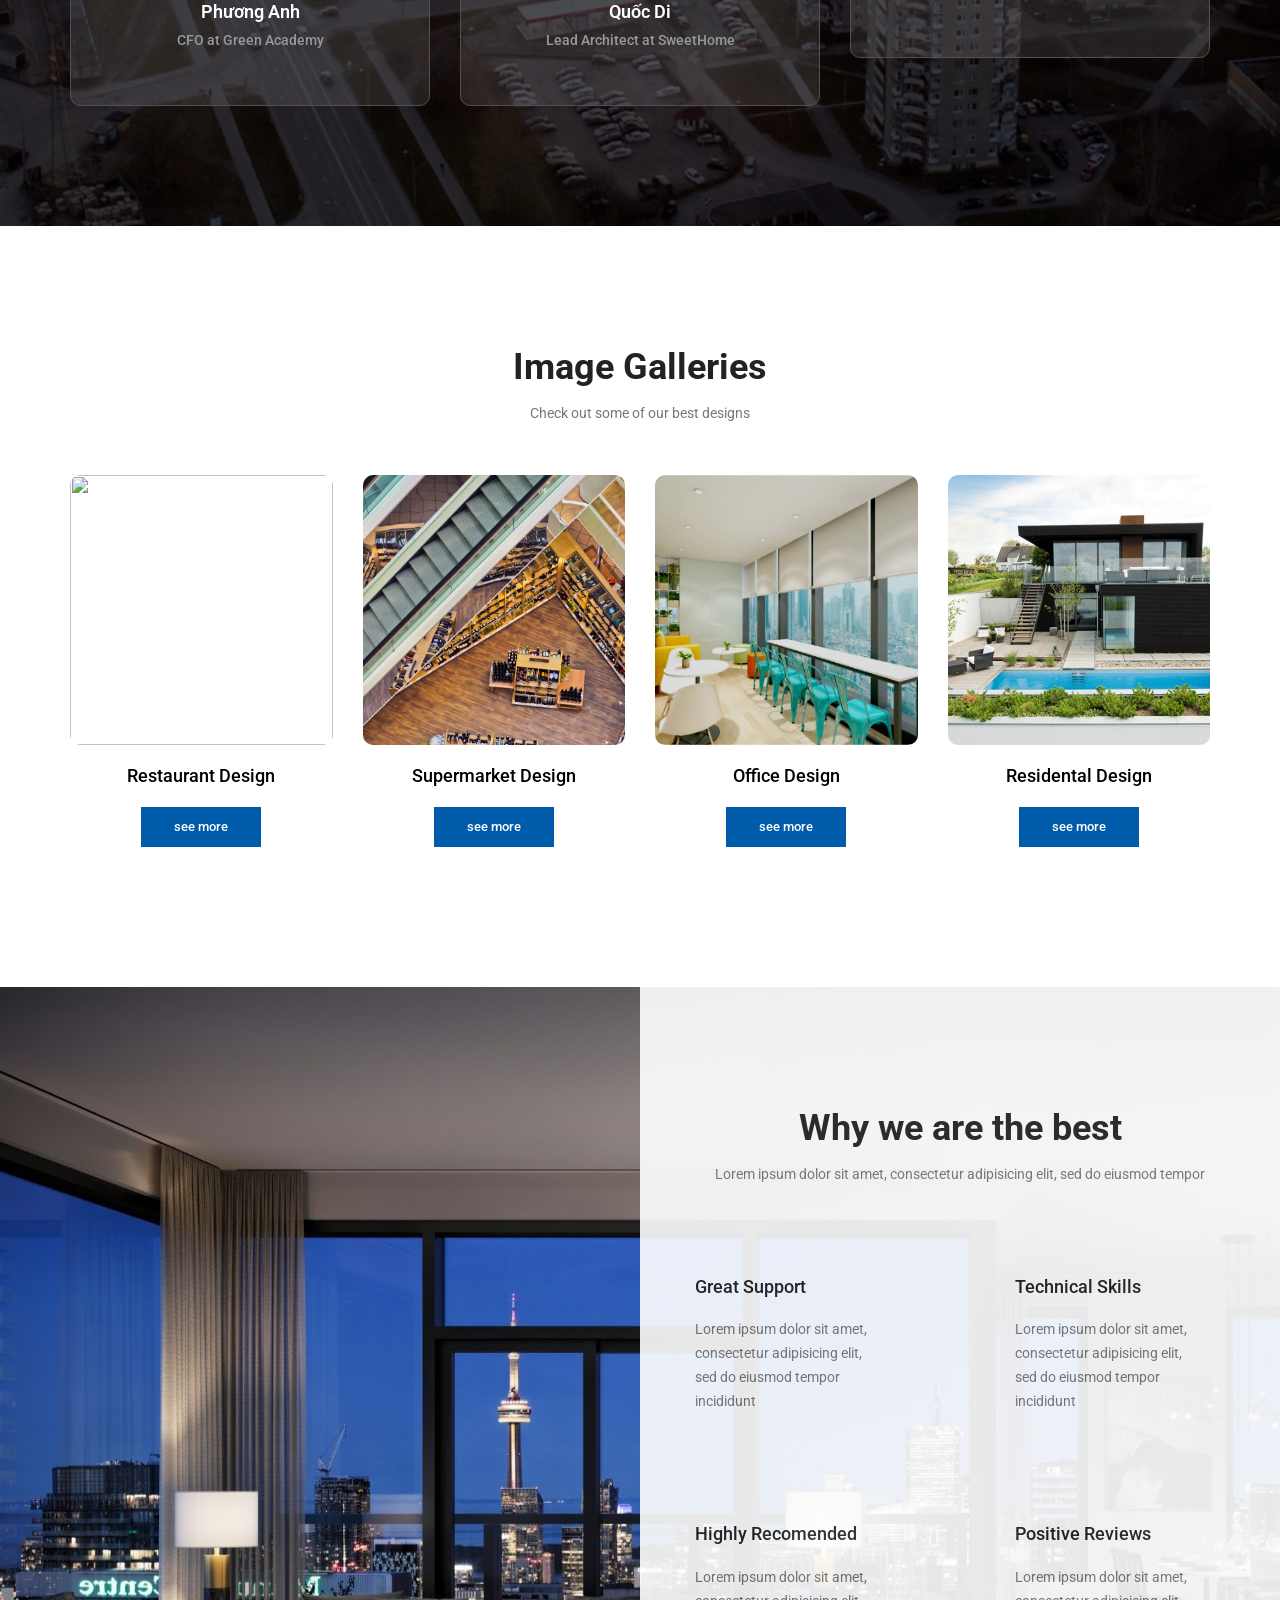
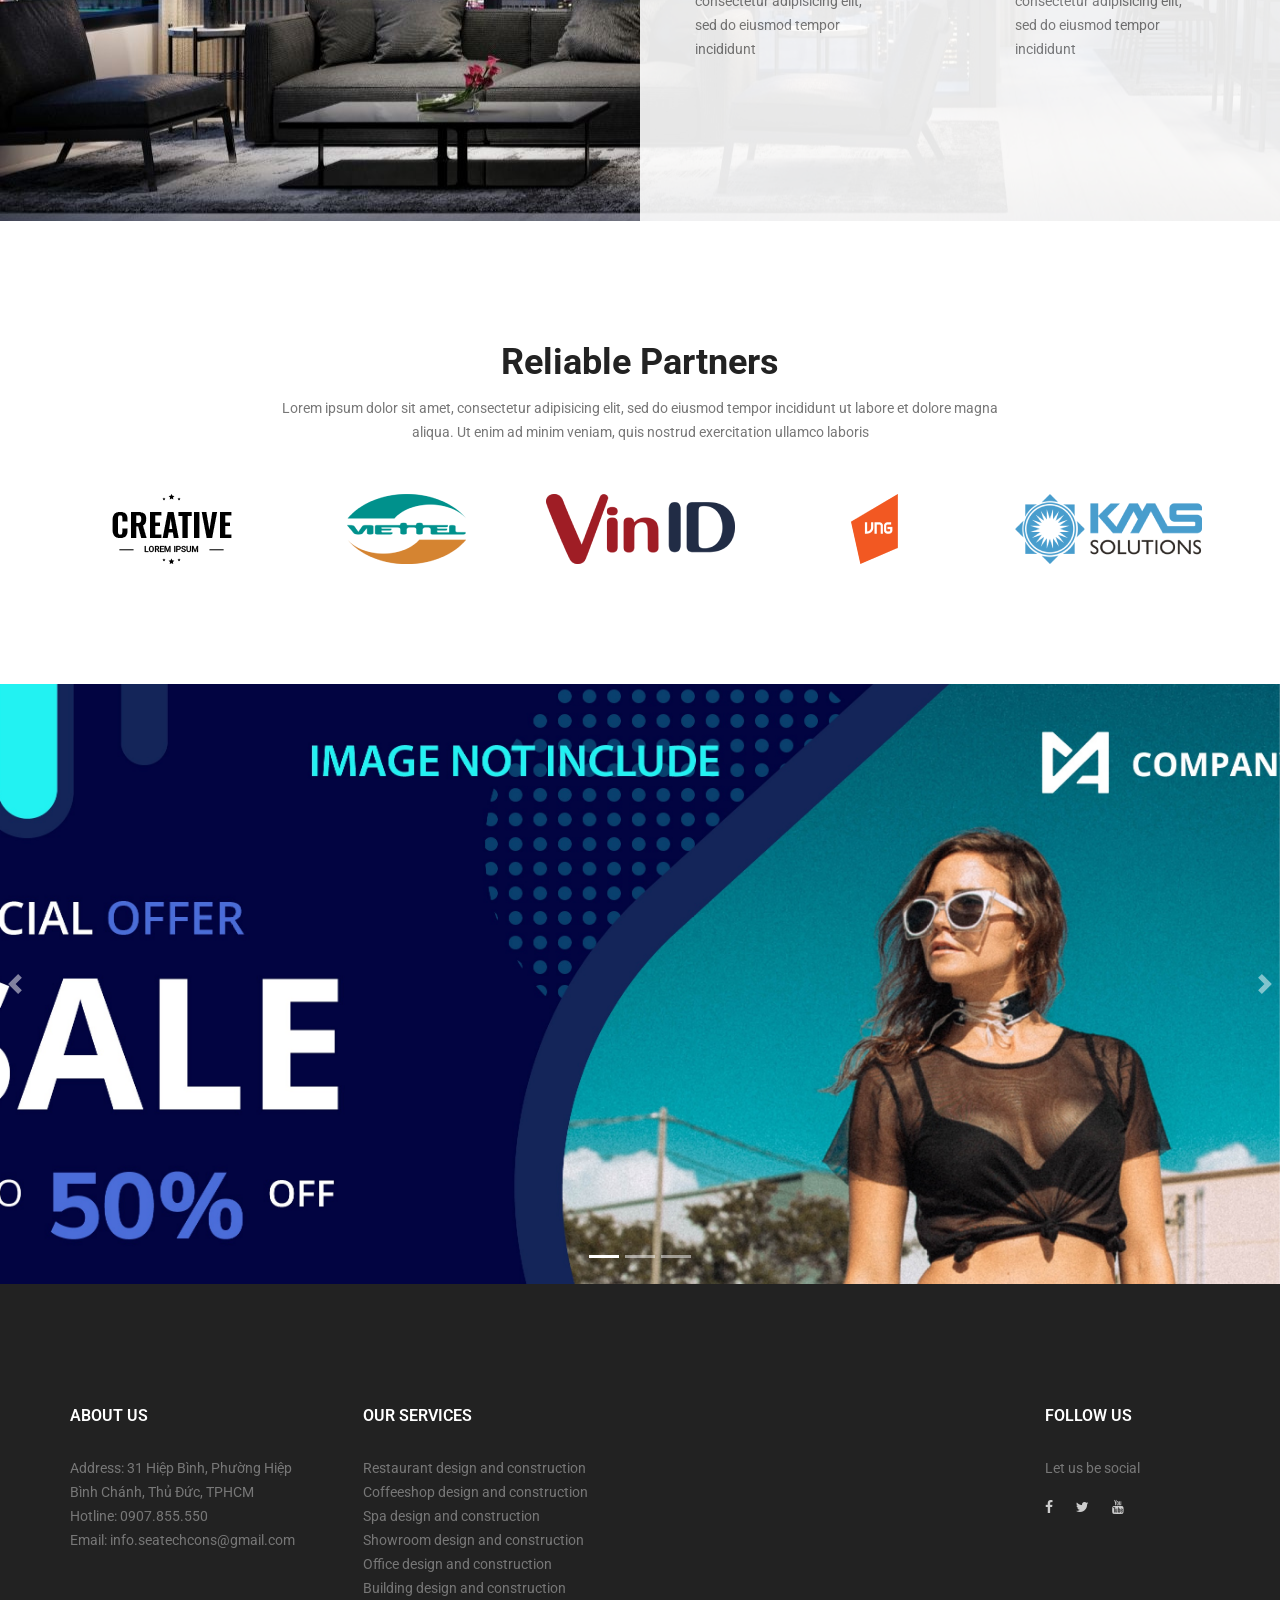
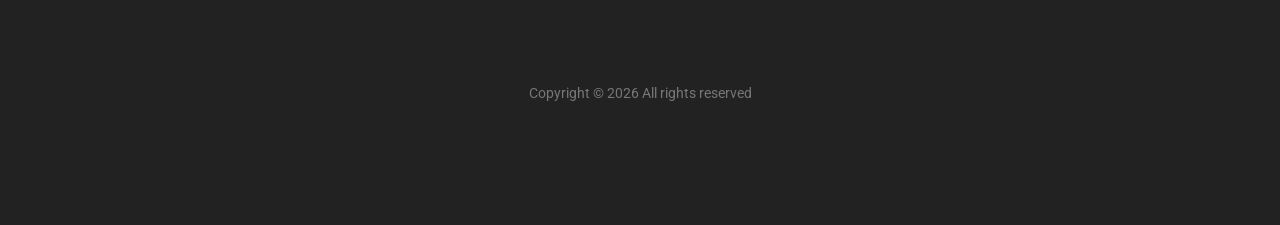
==== commit 1e222906: "change nav bar and update form estimate" ====
--- a/public/index.html
+++ b/public/index.html
@@ -77,14 +77,15 @@
                   <a class="nav-link" href="index.html">Home</a>
                 </li>
                 <li class="nav-item">
-                  <a class="nav-link" href="about-us.html">About</a>
+                  <a class="nav-link" href="agents.html">About</a>
+                </li>
+                <li class="nav-item">
+                  <a class="nav-link" href="services.html">Services</a>
                 </li>
                 <li class="nav-item">
                   <a class="nav-link" href="properties.html">Properties</a>
                 </li>
-                <li class="nav-item">
-                  <a class="nav-link" href="agents.html">Team</a>
-                </li>
+
                 <!-- <li class="nav-item submenu dropdown">
                   <a
                     href="#"
@@ -223,7 +224,8 @@
           <span class="sr-only">Next</span>
         </a>
       </div>
-      <div class="container banner-form">
+      <!--Estimates form desktop-->
+      <div class="container banner-form desktop">
         <div class="advanced_search">
           <h3>Construction Estimate</h3>
           <div class="search_select">
@@ -260,7 +262,7 @@
               <option value="3">Light modification</option>
               <option value="4">Heavy modification</option>
             </select>
-            <select class="s_select" id="stateList">
+            <select class="s_select" id="stateListDesktop">
               <option value="0">Construction Location</option>
             </select>
           </div>
@@ -269,8 +271,58 @@
           </button>
         </div>
       </div>
+      <!--Estimates form-->
     </section>
     <!--================End Home Banner Area =================-->
+
+    <!--Estimates form mobile-->
+    <div class="container banner-form mobile">
+      <div class="advanced_search">
+        <h3>Construction Estimate</h3>
+        <div class="search_select">
+          <div class="contact_form">
+            <div class="form-group">
+              <input
+                type="email"
+                class="form-control"
+                id="exampleInputEmail1"
+                aria-describedby="emailHelp"
+                placeholder="Enter email"
+              />
+            </div>
+            <div class="form-group">
+              <input
+                type="text"
+                class="form-control"
+                id="exampleInputPassword1"
+                placeholder="Construction site address"
+              />
+            </div>
+            <div class="form-group">
+              <input
+                type="password"
+                class="form-control"
+                id="exampleInputPassword1"
+                placeholder="Construction area (m²)"
+              />
+            </div>
+          </div>
+          <select class="s_select">
+            <option value="1">Construction Type</option>
+            <option value="2">Empty lot</option>
+            <option value="3">Light modification</option>
+            <option value="4">Heavy modification</option>
+          </select>
+          <select class="s_select" id="stateListMobile">
+            <option value="0">Construction Location</option>
+          </select>
+        </div>
+        <button type="submit" value="submit" class="btn submit_btn">
+          Submit
+        </button>
+      </div>
+    </div>
+    <!--Estimates form-->
 
     <!--================Welcome Area =================-->
     <section class="welcome_area p_120">
--- a/public/css/style.css
+++ b/public/css/style.css
@@ -4284,9 +4284,17 @@
   background: transparent;
 }
 
+.banner-form.mobile {
+  display: none;
+  margin-top: 30px;
+}
+
 @media (max-width: 991px) {
-  .banner-form {
+  .banner-form.desktop {
     display: none;
+  }
+  .banner-form.mobile {
+    display: block;
   }
   .lang-desktop {
     display: none;
--- a/public/css/jsStyle.css
+++ b/public/css/jsStyle.css
@@ -1,5 +1,6 @@
 .nice-select ul.list {
-  height: 300px;
+  min-height: 100px;
+  max-height: 300px;
   overflow: scroll;
 }
 
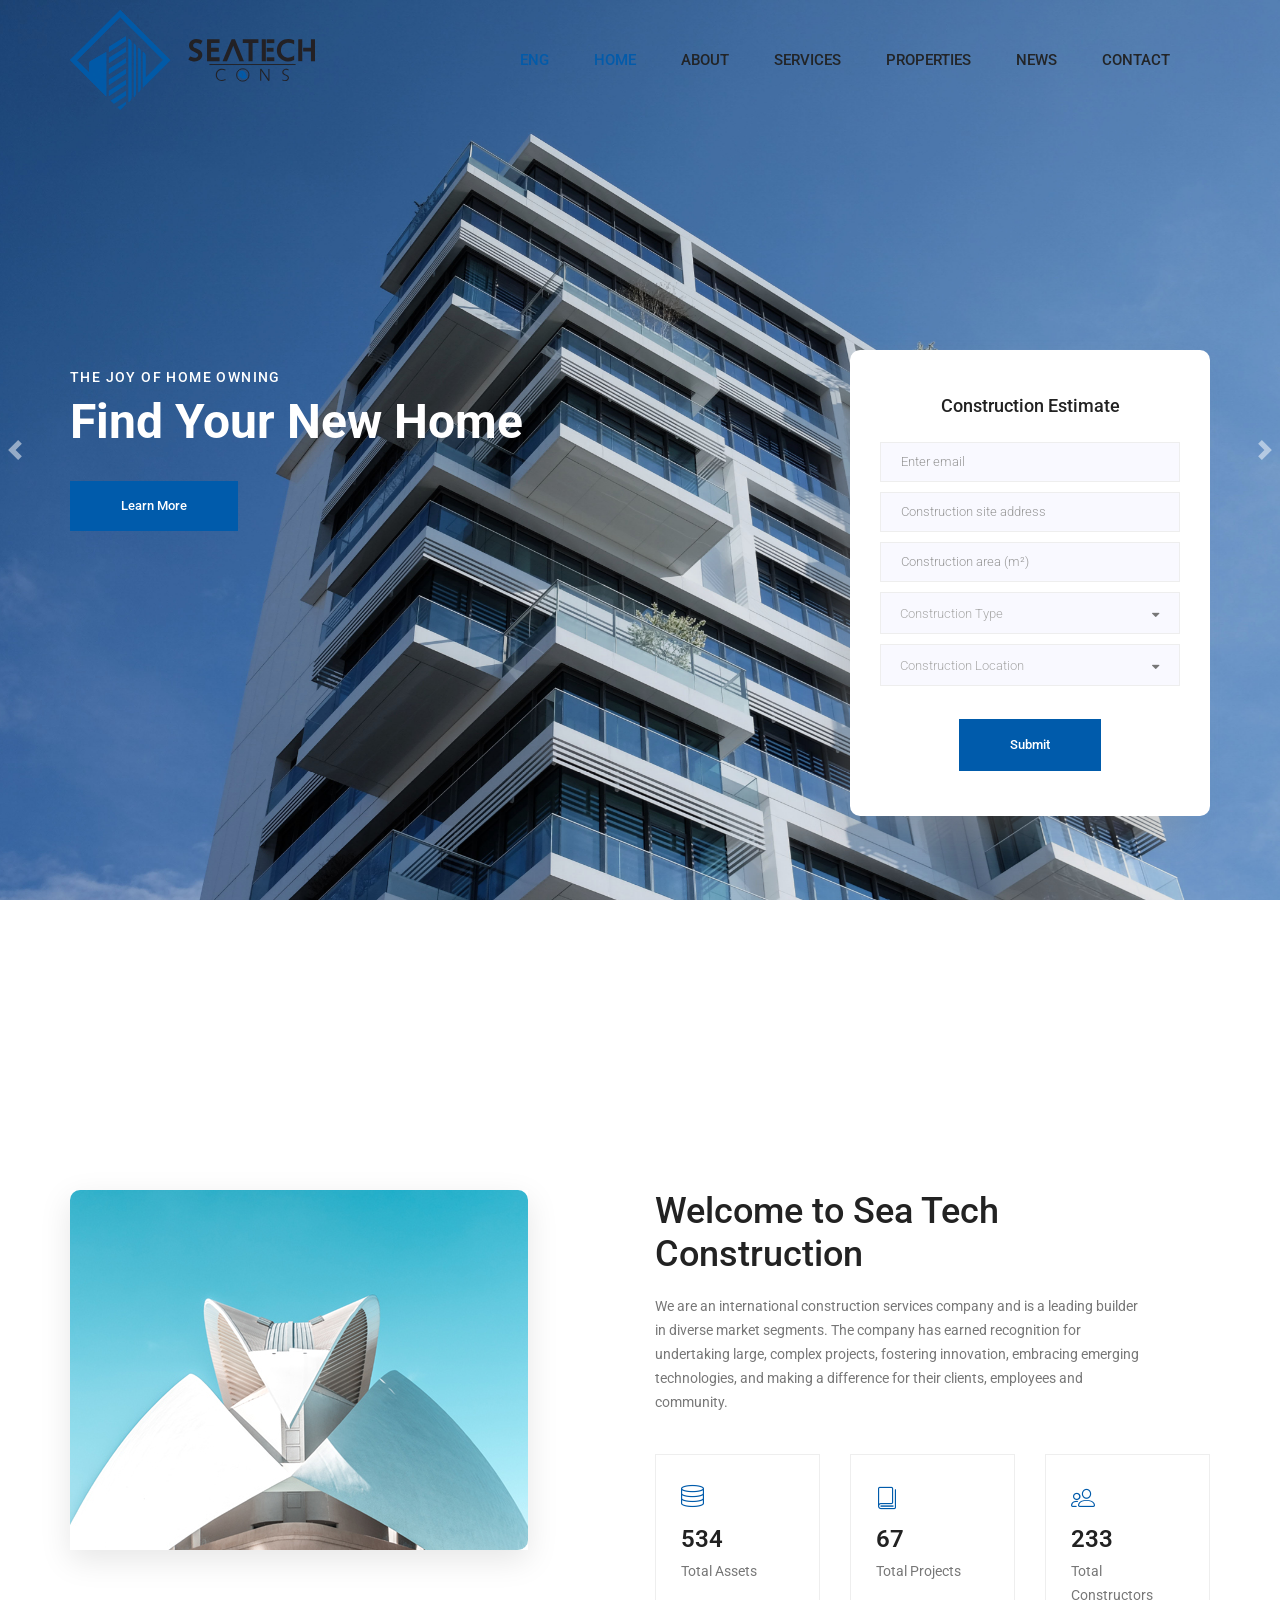
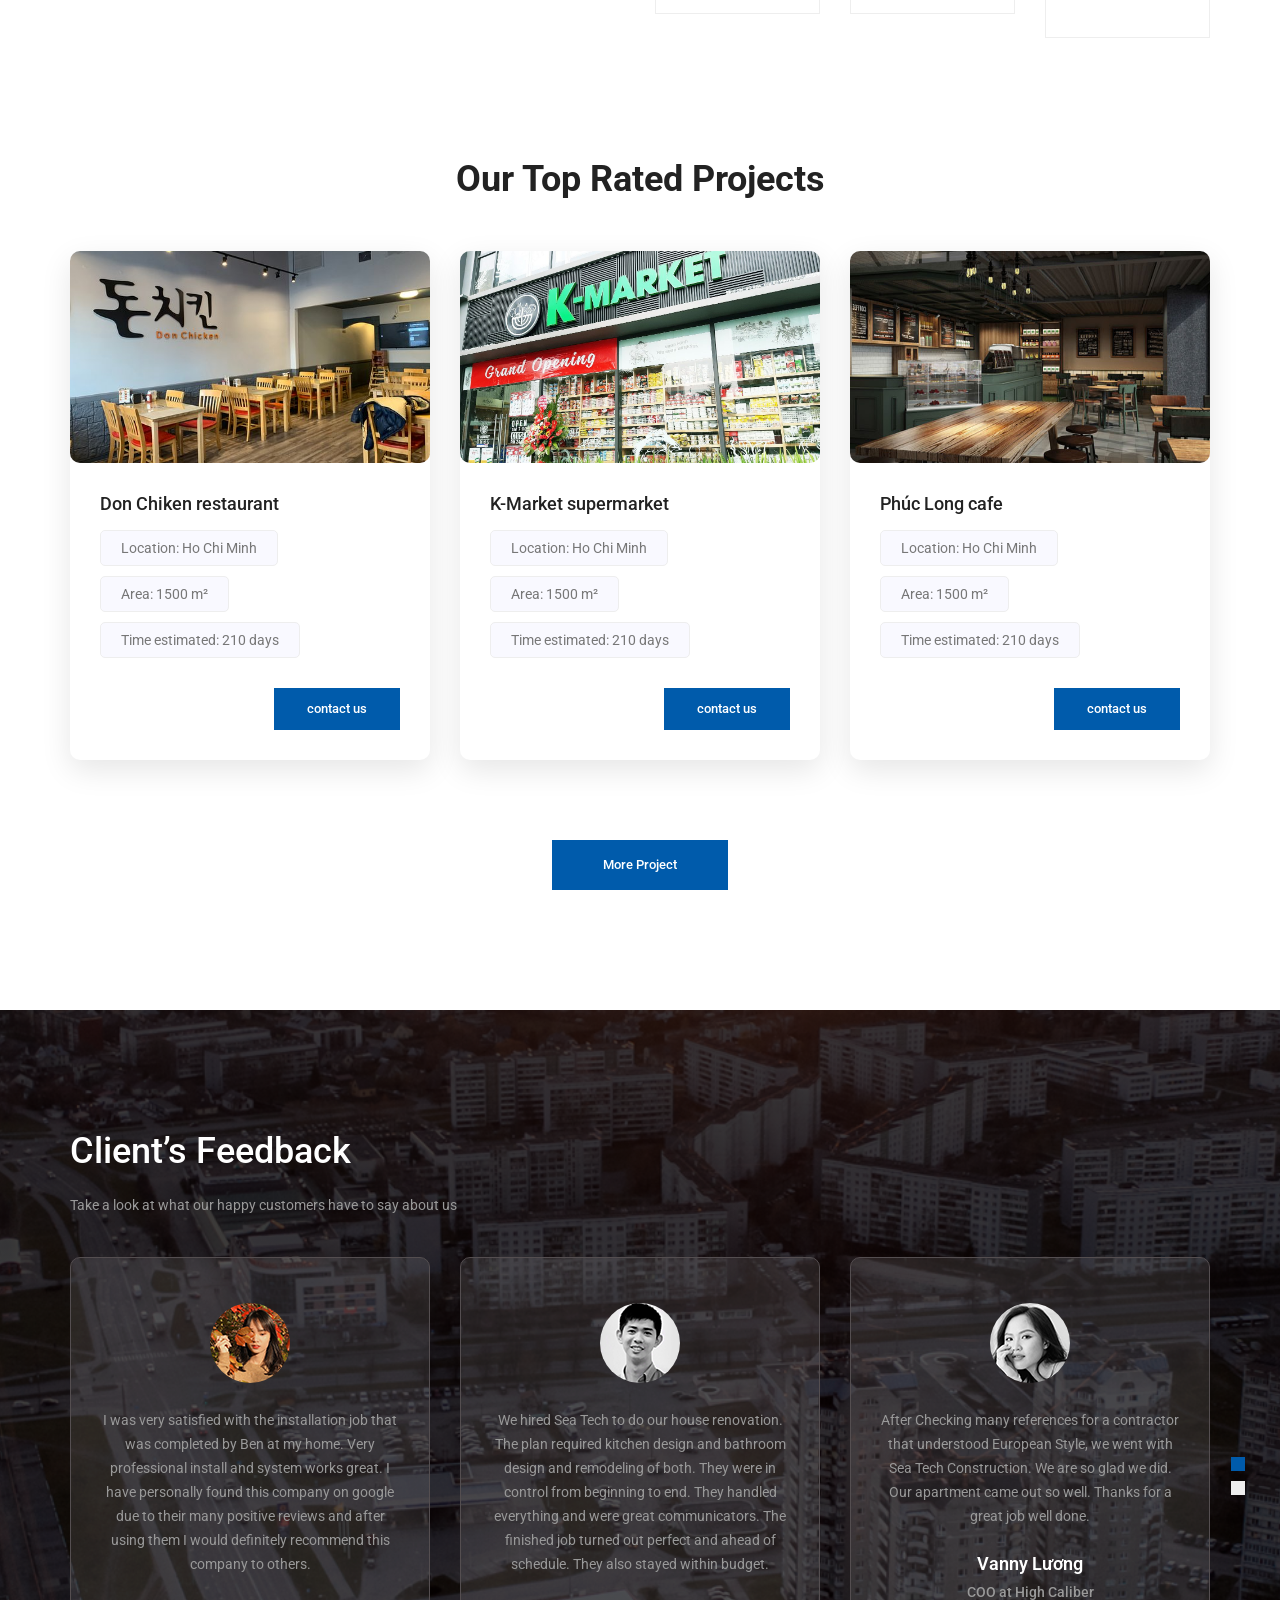
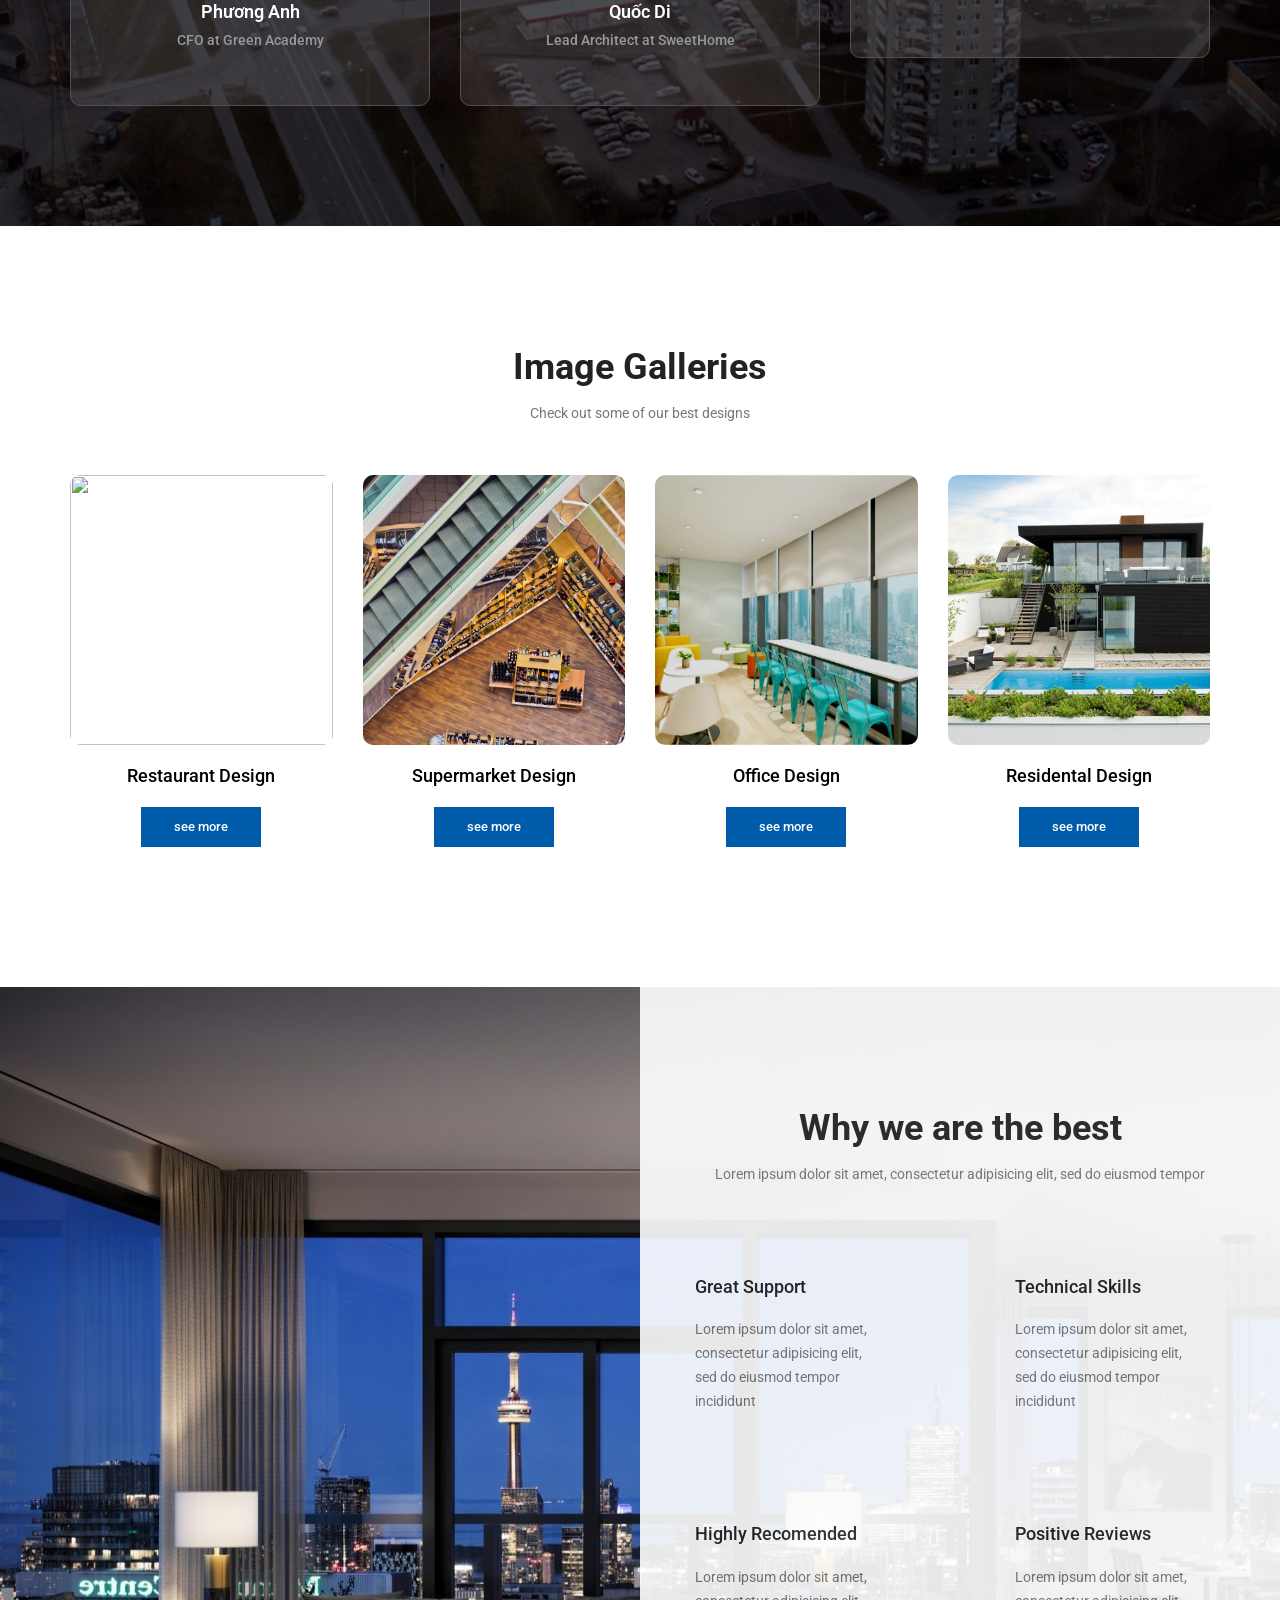
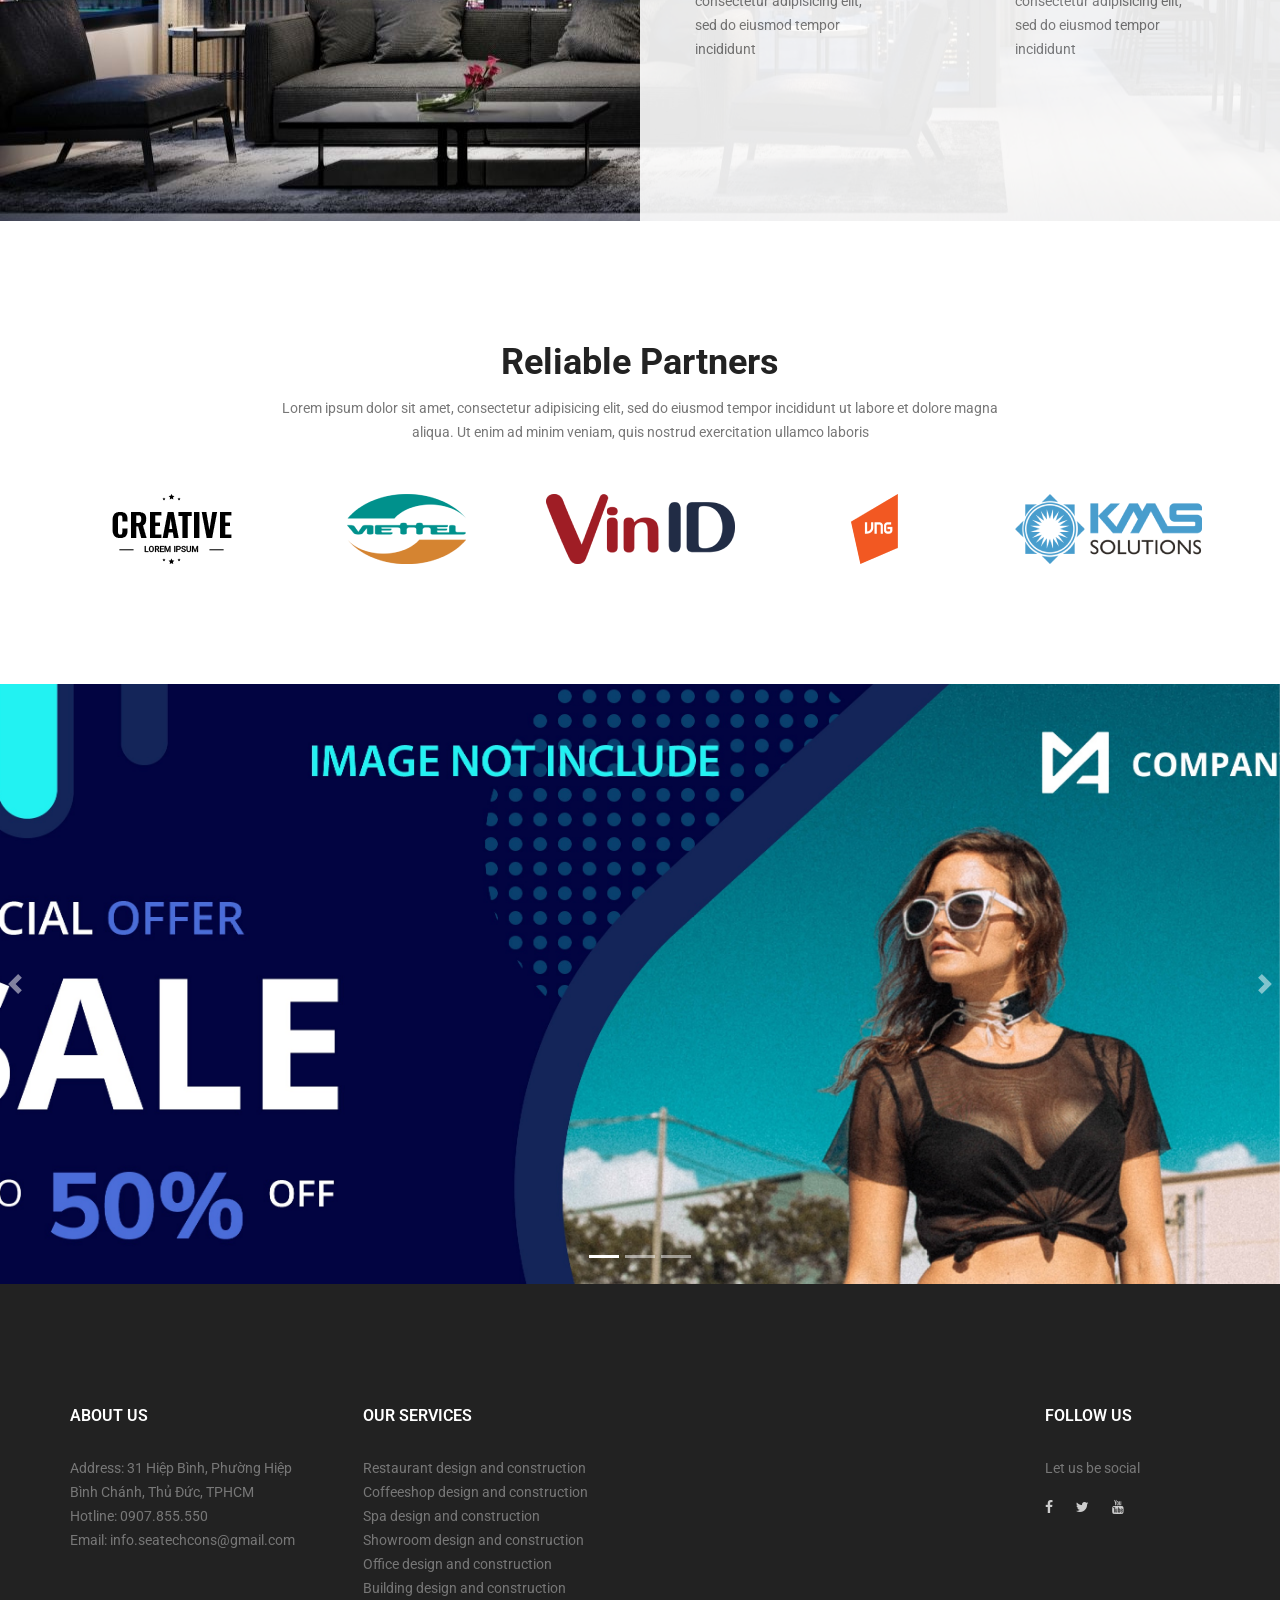
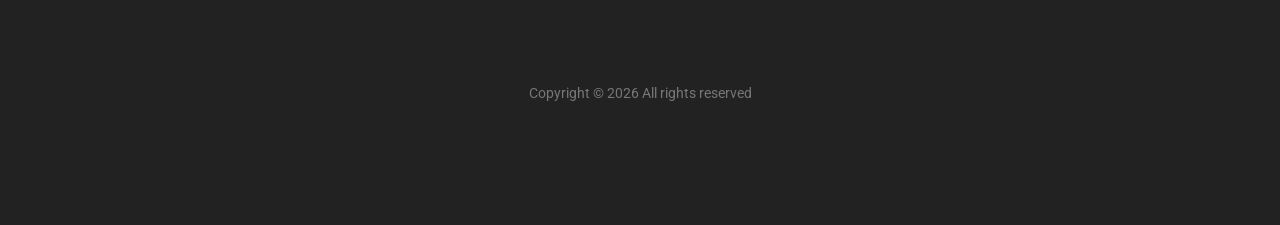
==== commit a0be2f80: "change about layout" ====
--- a/public/index.html
+++ b/public/index.html
@@ -77,7 +77,7 @@
                   <a class="nav-link" href="index.html">Home</a>
                 </li>
                 <li class="nav-item">
-                  <a class="nav-link" href="agents.html">About</a>
+                  <a class="nav-link" href="about.html">About</a>
                 </li>
                 <li class="nav-item">
                   <a class="nav-link" href="services.html">Services</a>
--- a/public/css/style.css
+++ b/public/css/style.css
@@ -45,6 +45,25 @@
 
 /*---------------------------------------------------- */
 /*----------------------------------------------------*/
+
+.genric-btn.primary {
+  background: #005bab !important;
+}
+
+.genric-btn.primary:hover {
+  background: white !important;
+  color: #005bab !important;
+  border: #005bab solid 1px !important;
+}
+
+b,
+sup,
+sub,
+u,
+del {
+  color: black !important;
+}
+
 .list {
   list-style: none;
   margin: 0px;
@@ -441,6 +460,11 @@
   z-index: 1;
   min-height: 754px;
   margin-bottom: 140px;
+}
+
+.home_banner_area.short {
+  min-height: 70vh;
+  margin-bottom: 0px;
 }
 
 .home_banner_area .banner_inner {
@@ -4284,6 +4308,10 @@
   background: transparent;
 }
 
+.home_banner_area .banner_inner.short {
+  min-height: 70vh;
+}
+
 .banner-form.mobile {
   display: none;
   margin-top: 30px;
@@ -4514,3 +4542,86 @@
     height: 70px;
   }
 }
+
+.welcome_area.short {
+  padding-top: 120px;
+  padding-bottom: 0px;
+}
+
+.cities_area.short {
+  margin-top: 60px;
+}
+
+.welcome_inner h2 {
+  color: #005bab;
+}
+
+.hover-blue:hover img {
+  border: solid 1px #005bab;
+}
+
+.hover-blue:hover h4 {
+  color: #005bab;
+}
+
+.parallax {
+  /* The image used */
+  background-image: url('../img/myImg/pexels-aleksejs-bergmanis-681335.jpg');
+
+  /* Set a specific height */
+  height: 500px;
+
+  /* Create the parallax scrolling effect */
+  background-attachment: fixed;
+  background-position: center;
+  background-repeat: no-repeat;
+  background-size: cover;
+  color: white;
+}
+
+.no-padding {
+  padding: 0px;
+}
+
+.iframe-container {
+  position: relative;
+  width: 100%;
+  padding-bottom: 56.25%;
+  height: 0;
+}
+.iframe-container iframe {
+  position: absolute;
+  top: 0;
+  left: 0;
+  width: 100%;
+  height: 100%;
+}
+
+p.less-margin {
+  margin-bottom: 20px;
+}
+
+.properties_item {
+  background-color: white;
+}
+
+.flex-center {
+  display: flex;
+  justify-content: center;
+  align-items: center;
+}
+
+.testimonials_inner .testi_left_text {
+  max-width: 1000px;
+  margin-bottom: 40px;
+}
+
+.row.no-padding div {
+  padding: 0px;
+}
+
+.profile-pic {
+  width: 100%;
+  height: 250px;
+  object-fit: cover;
+}
--- a/public/css/responsive.css
+++ b/public/css/responsive.css
@@ -175,6 +175,10 @@
   .welcome_text {
     margin-top: 50px;
   }
+
+  .welcome_text.short {
+    margin-top: 20px;
+  }
   .properties_item {
     max-width: 360px;
     margin: 0px auto 30px;
